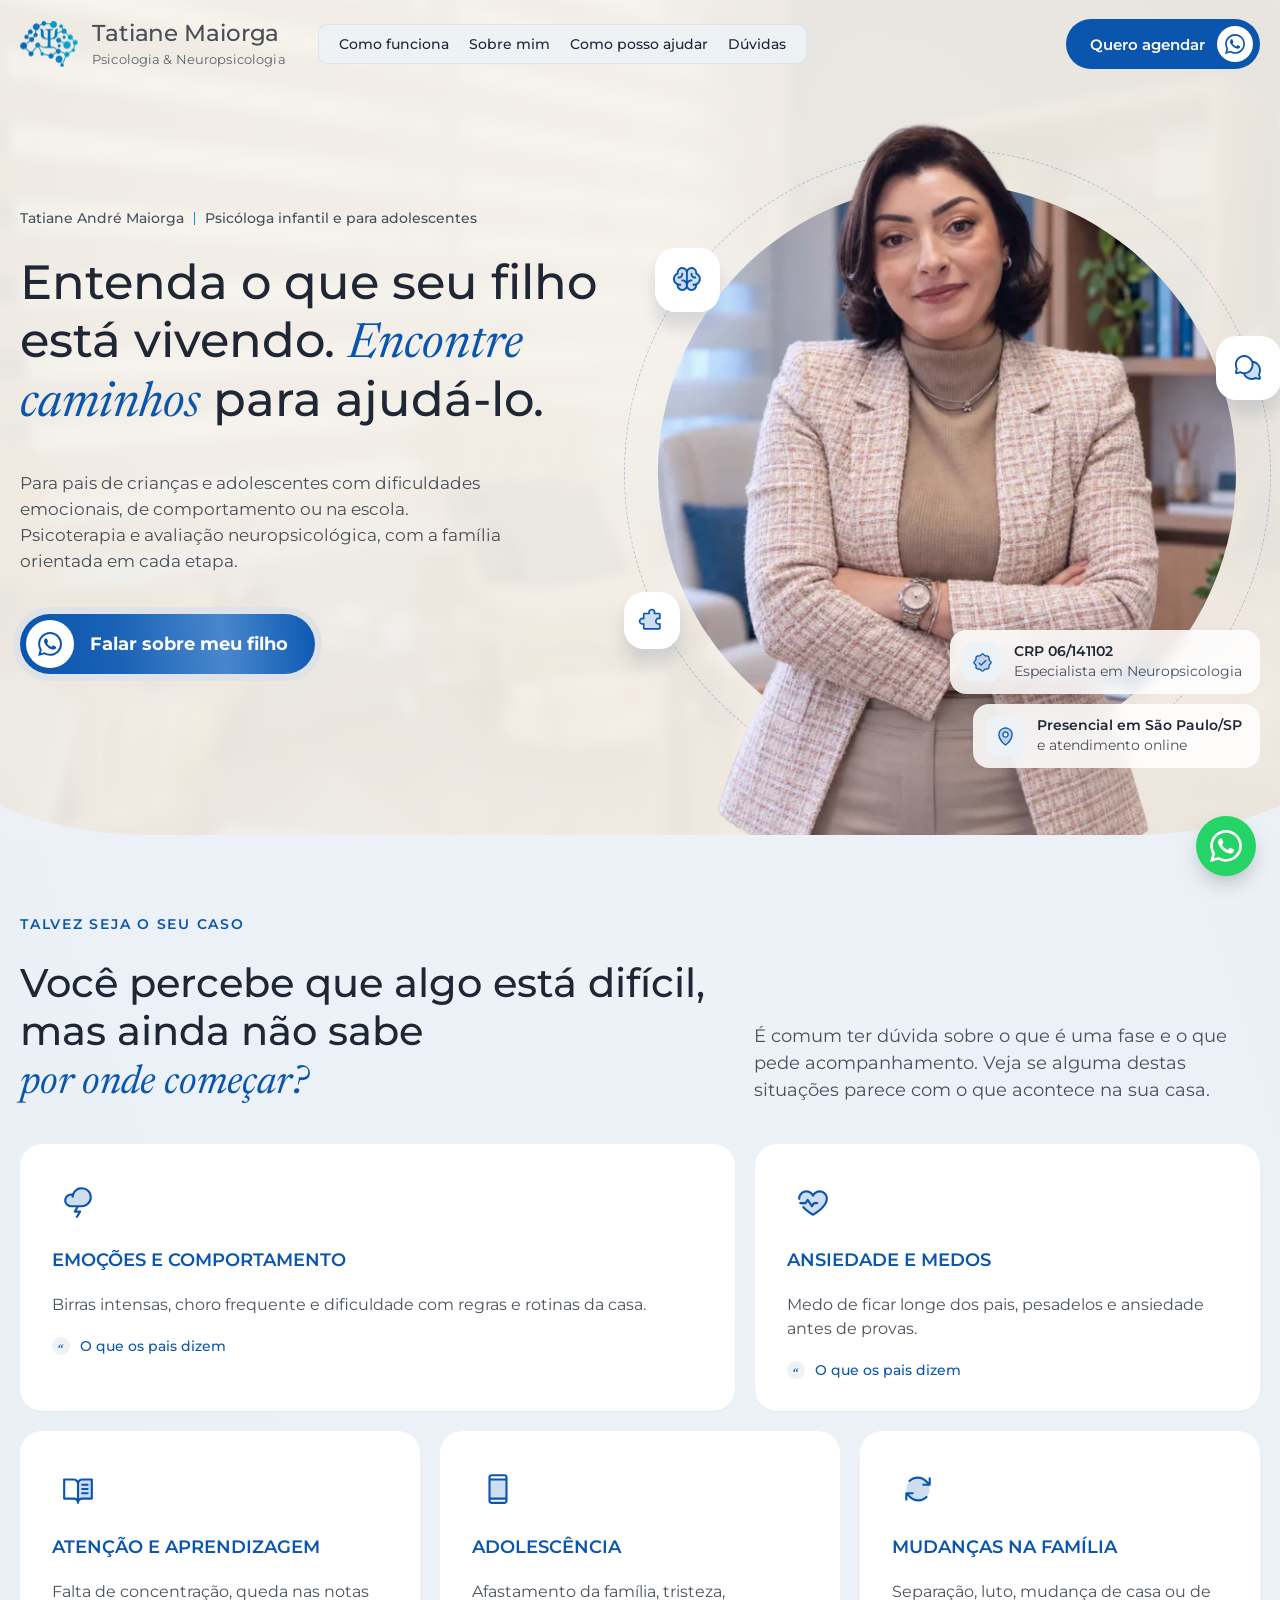
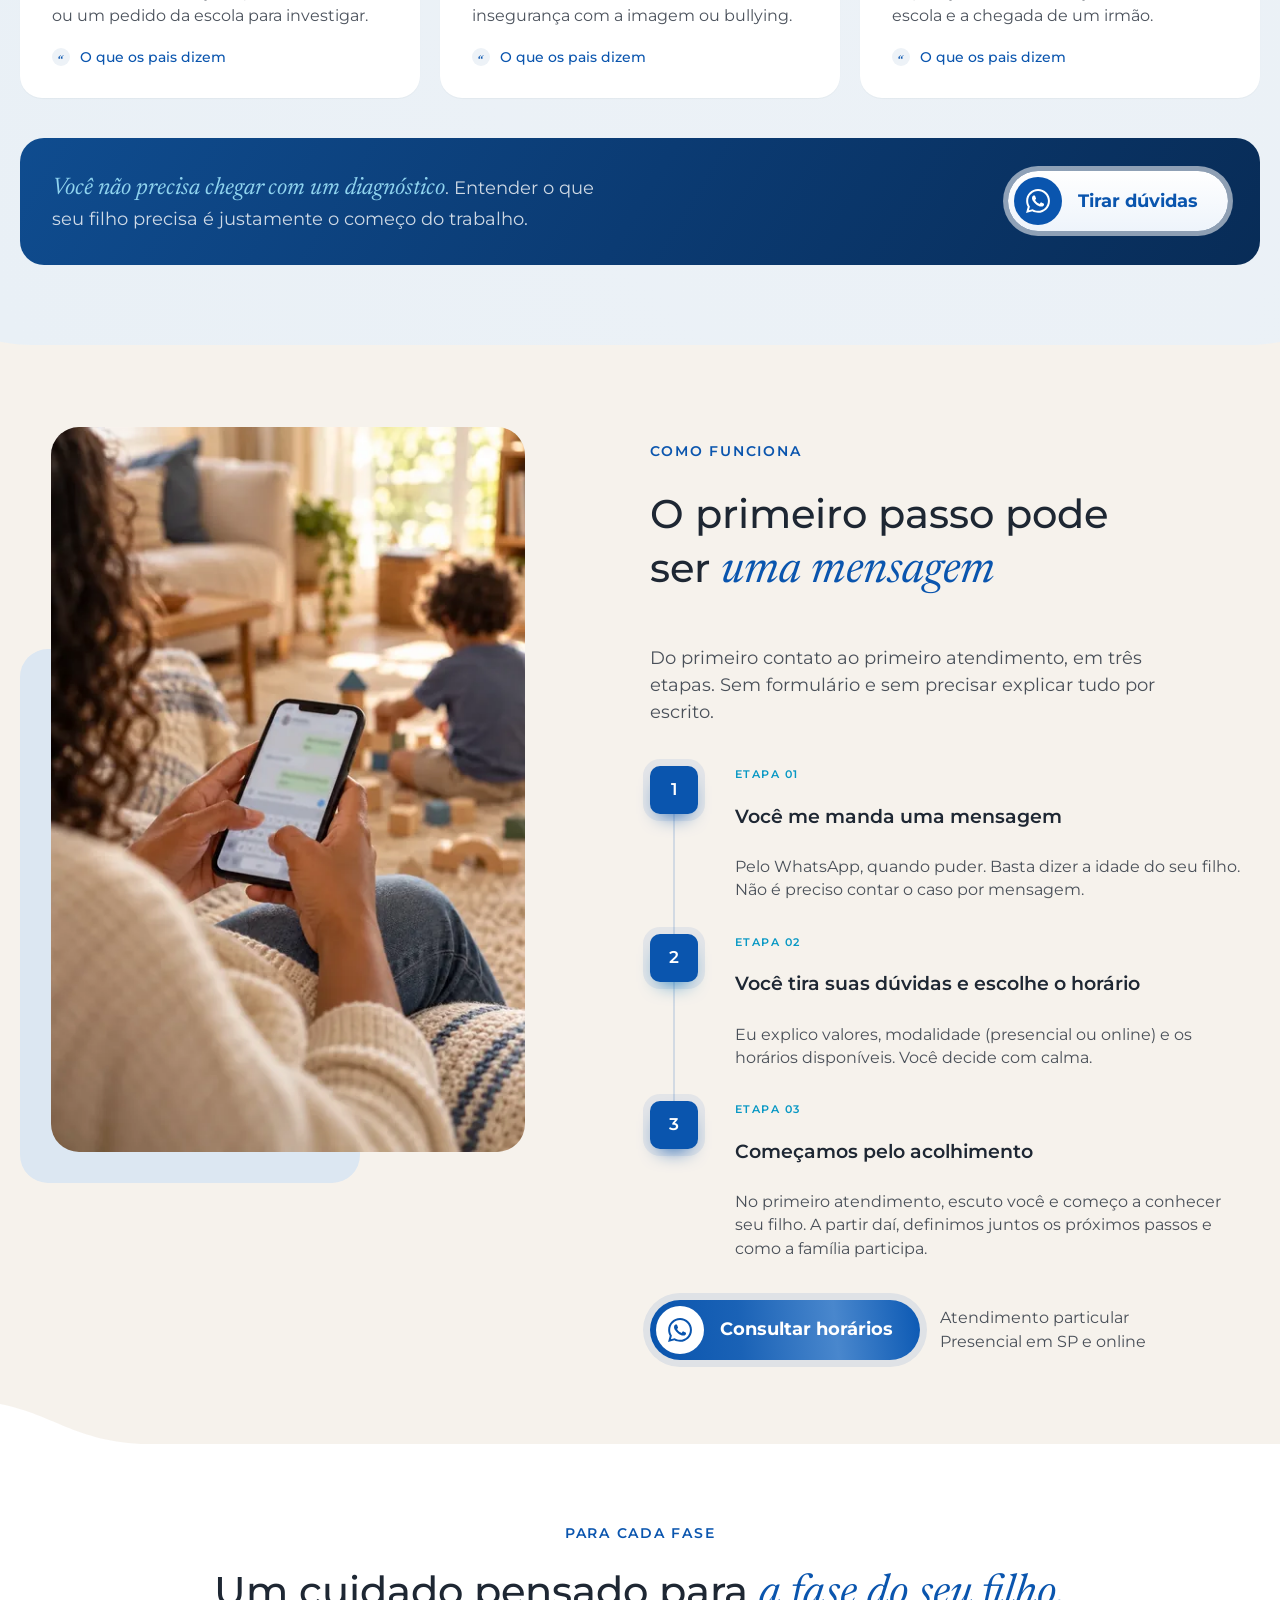
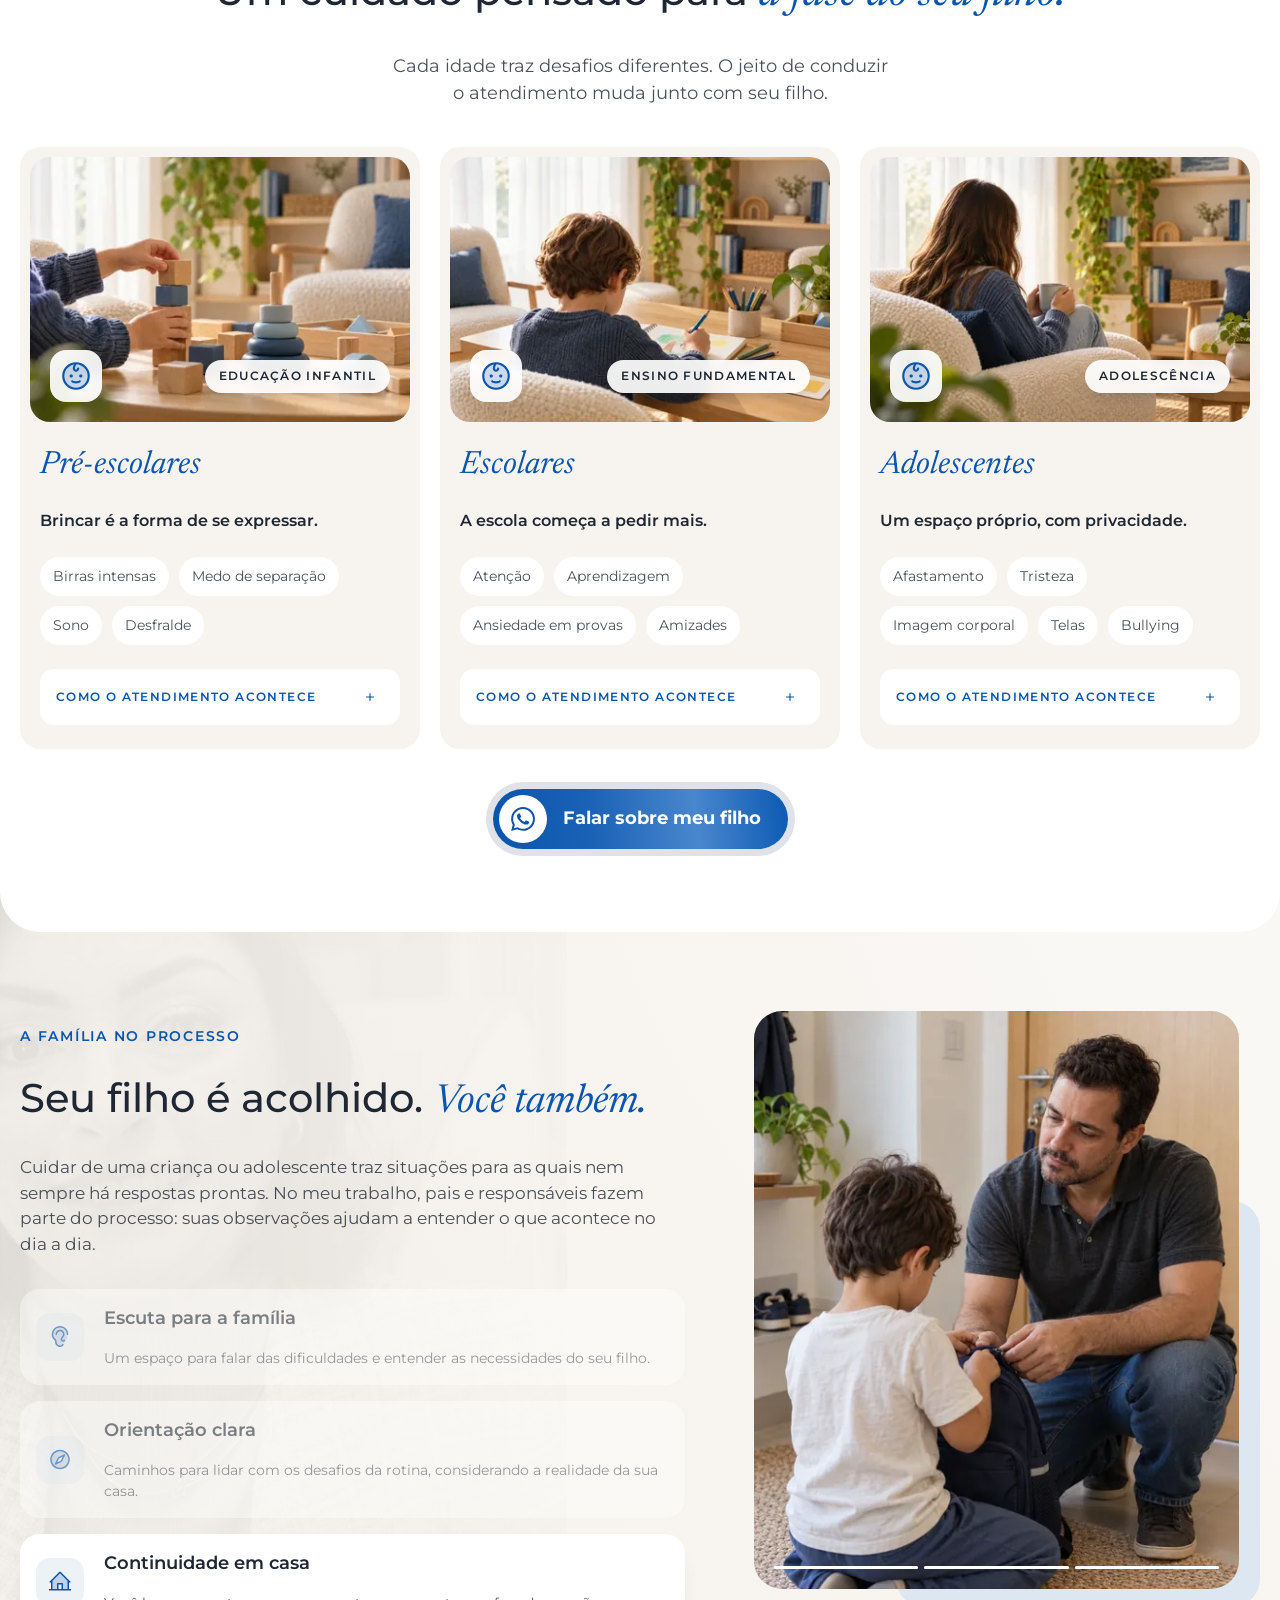
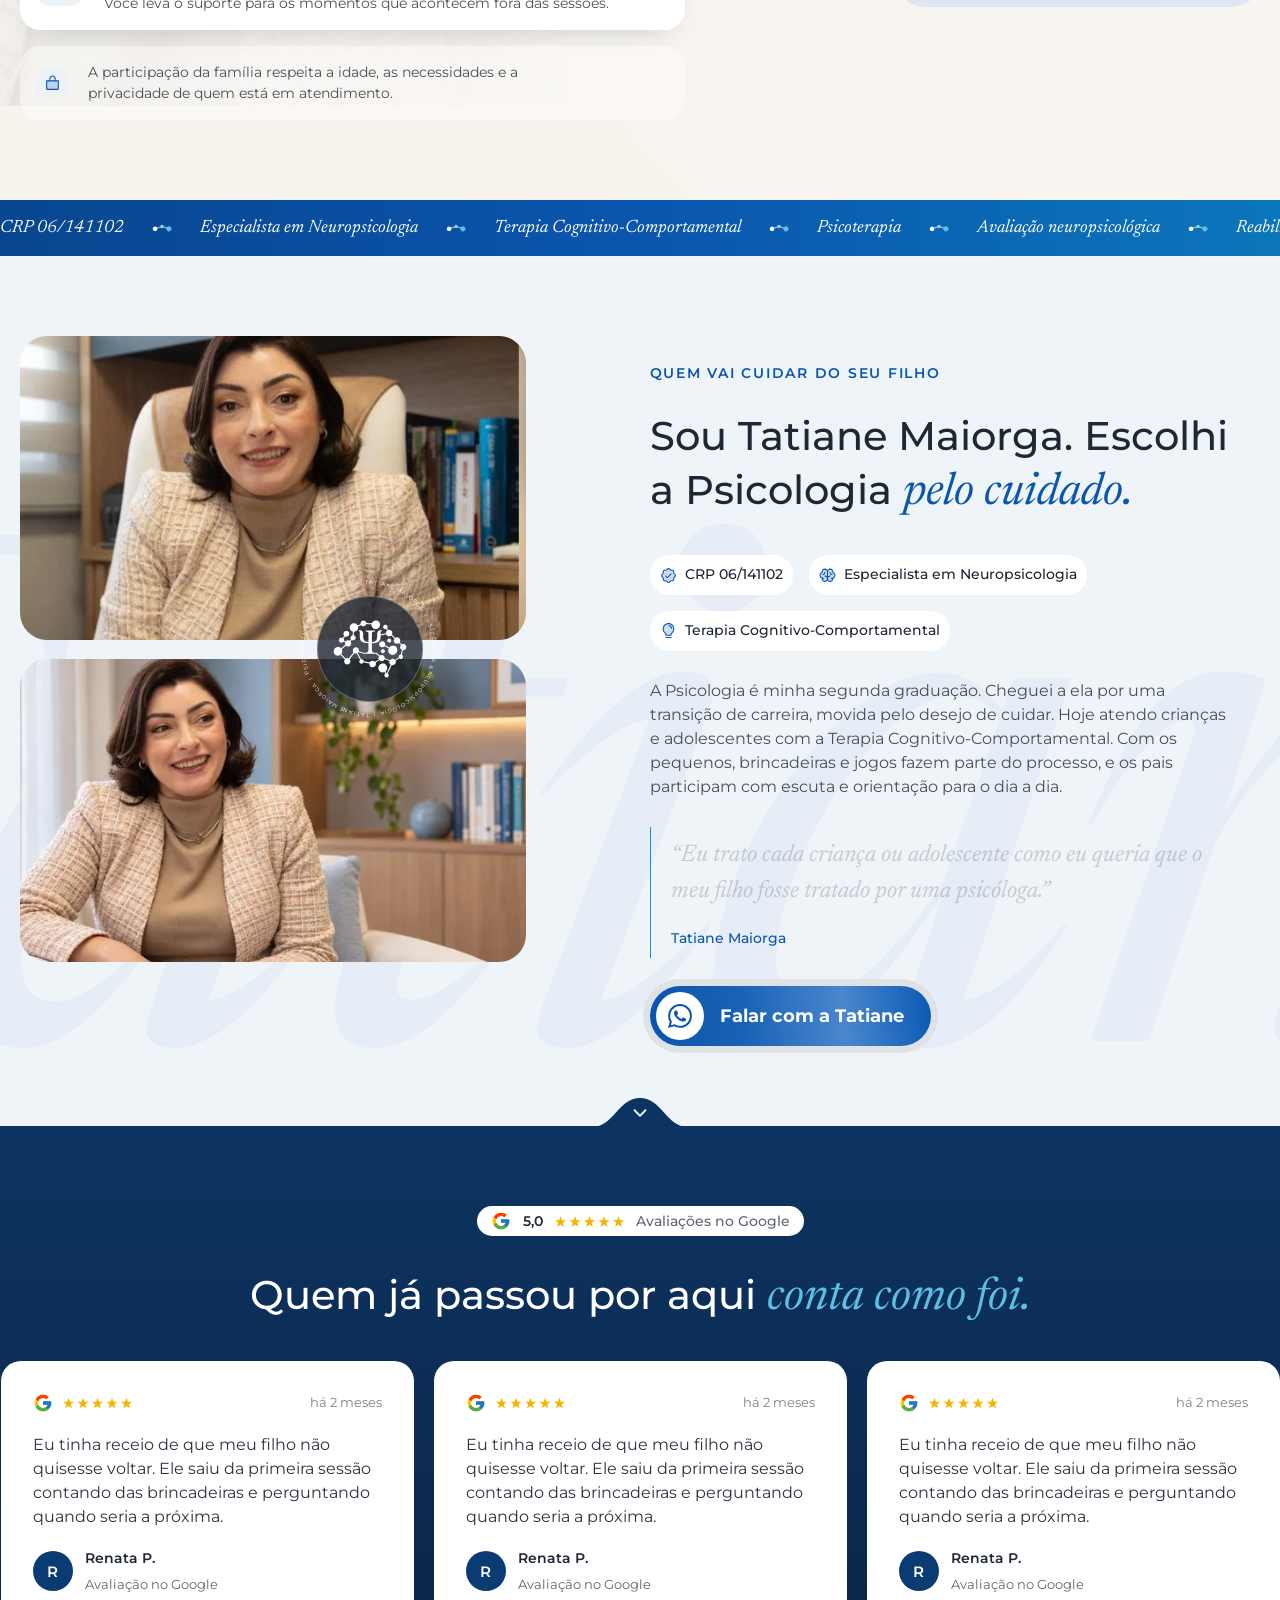
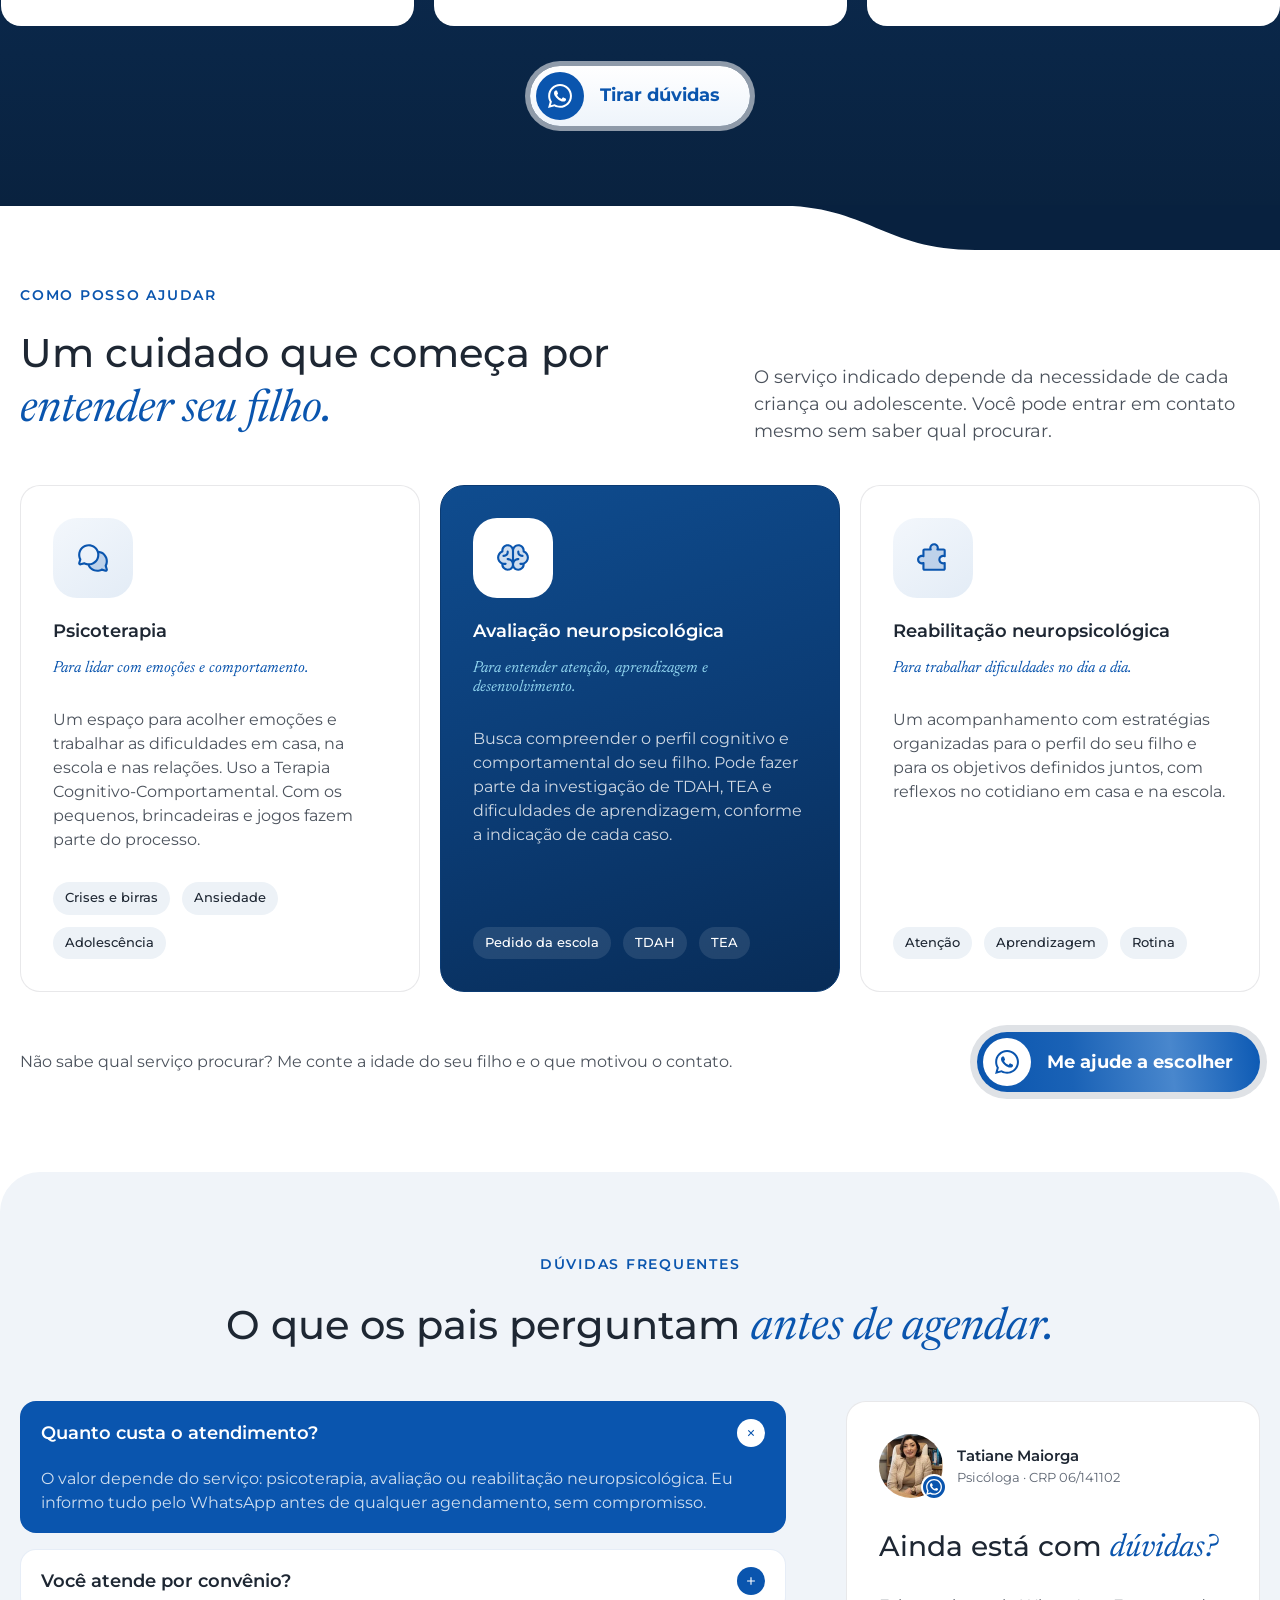
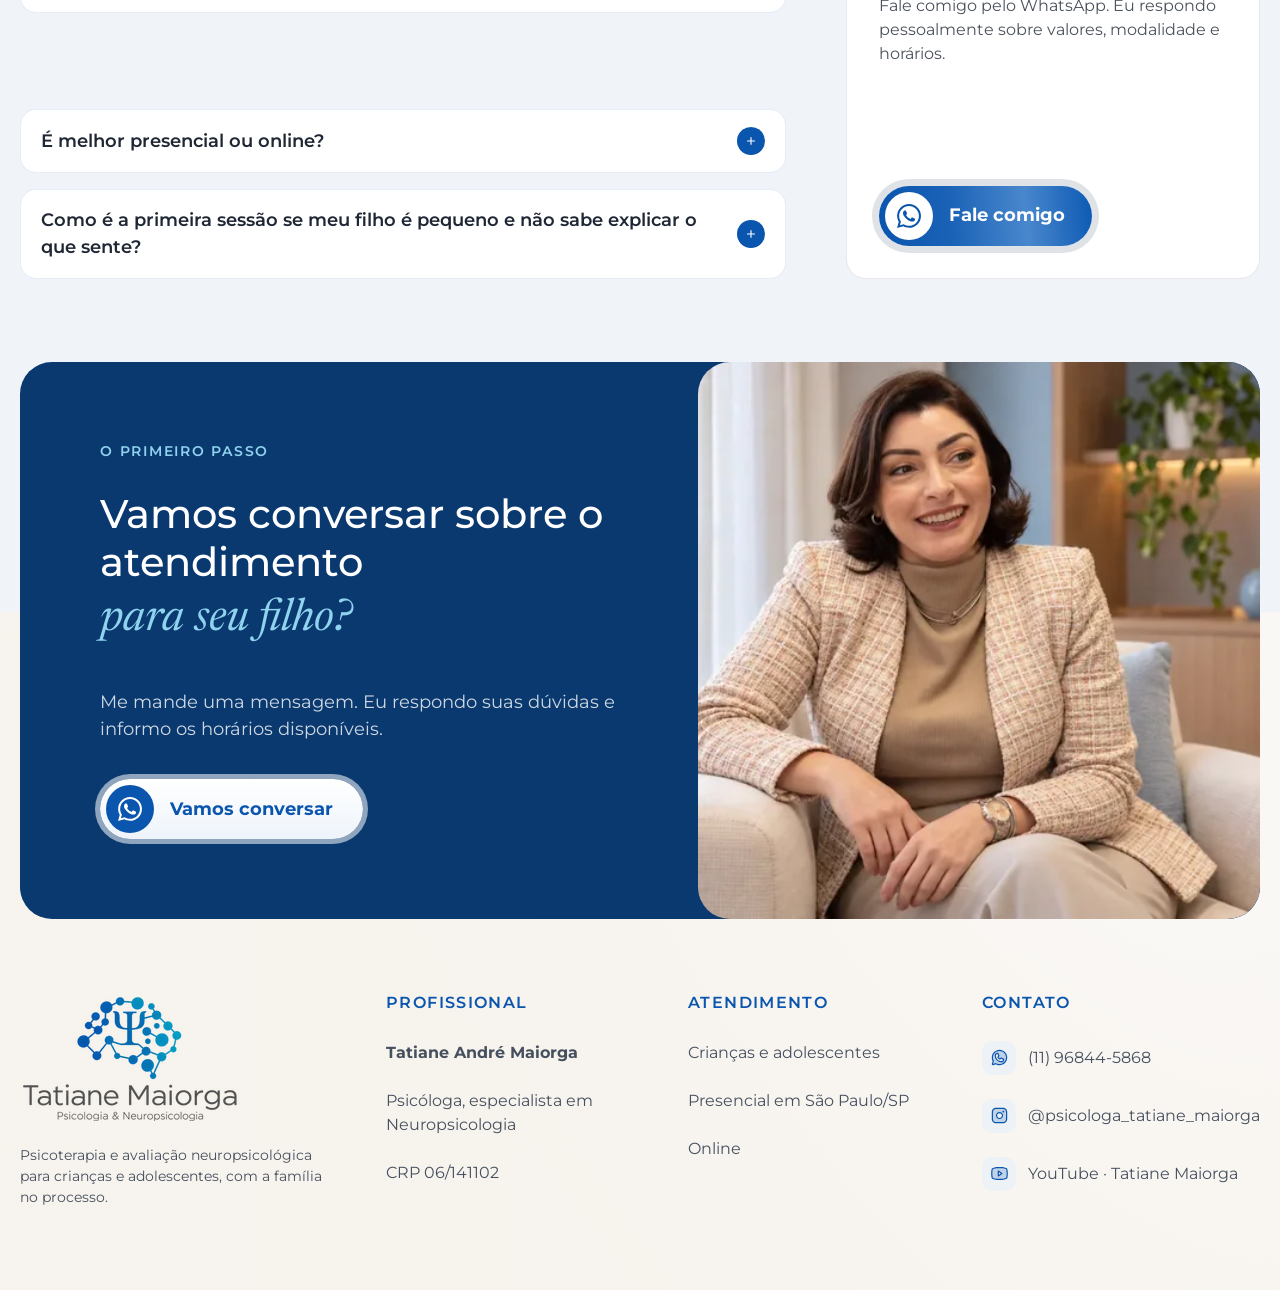
==== index.html @ a5fa5084 "Mensagem predefinida do WhatsApp em cada botão, de acordo com o contexto Cada um dos 12 links abre a" ====
<!doctype html>
<html lang="pt-BR">
<head>
  <meta charset="utf-8">
  <meta name="viewport" content="width=device-width, initial-scale=1">
  <title>Tatiane Maiorga — Psicologia Infantil e Neuropsicologia</title>
  <meta name="description" content="Psicoterapia e avaliação neuropsicológica para crianças e adolescentes, com a família orientada em cada etapa. Presencial em São Paulo/SP e online.">
  <link rel="canonical" href="https://tatianemaiorga.vercel.app/">
  <link rel="icon" href="favicon.svg" type="image/svg+xml">
  <link rel="icon" href="favicon.ico" sizes="32x32">
  <link rel="apple-touch-icon" href="apple-touch-icon.png">

  <!-- Open Graph: prévia ao compartilhar o link (WhatsApp, Instagram, Facebook, LinkedIn, X).
       Ao trocar de domínio, substitua "tatianemaiorga.vercel.app" nas 3 URLs abaixo e no canonical. -->
  <meta property="og:type" content="website">
  <meta property="og:locale" content="pt_BR">
  <meta property="og:site_name" content="Tatiane Maiorga — Psicologia &amp; Neuropsicologia">
  <meta property="og:title" content="Tatiane Maiorga — Psicologia Infantil e Neuropsicologia">
  <meta property="og:description" content="Psicoterapia e avaliação neuropsicológica para crianças e adolescentes, com a família orientada em cada etapa. Presencial em São Paulo/SP e online.">
  <meta property="og:url" content="https://tatianemaiorga.vercel.app/">
  <meta property="og:image" content="https://tatianemaiorga.vercel.app/assets/og-imagem.jpg">
  <meta property="og:image:type" content="image/jpeg">
  <meta property="og:image:width" content="1200">
  <meta property="og:image:height" content="630">
  <meta property="og:image:alt" content="Tatiane Maiorga, psicóloga infantil, no consultório, ao lado da frase: Entenda o que seu filho está vivendo. Encontre caminhos para ajudá-lo.">
  <meta name="twitter:card" content="summary_large_image">
  <link rel="preload" href="assets/fonts/montserrat-latin.woff2" as="font" type="font/woff2" crossorigin>
  <link rel="preload" href="assets/fonts/newsreader-italic-latin.woff2" as="font" type="font/woff2" crossorigin>
  <link rel="stylesheet" href="style.css">
  <!-- Dados estruturados (schema.org) para buscadores -->
  <script type="application/ld+json">
  {
    "@context": "https://schema.org",
    "@graph": [
      {
        "@type": "WebSite",
        "@id": "https://tatianemaiorga.vercel.app/#site",
        "url": "https://tatianemaiorga.vercel.app/",
        "name": "Tatiane Maiorga — Psicologia & Neuropsicologia",
        "inLanguage": "pt-BR",
        "publisher": {
          "@id": "https://tatianemaiorga.vercel.app/#consultorio"
        }
      },
      {
        "@type": "MedicalBusiness",
        "@id": "https://tatianemaiorga.vercel.app/#consultorio",
        "name": "Tatiane Maiorga Psicologia e Neuropsicologia",
        "legalName": "Tatiane Maiorga Psicologia e Neuropsicologia Ltda - ME",
        "taxID": "53.846.377/0001-22",
        "description": "Psicoterapia e avaliação neuropsicológica para crianças e adolescentes, com a família orientada em cada etapa. Presencial em São Paulo/SP e online.",
        "url": "https://tatianemaiorga.vercel.app/",
        "image": "https://tatianemaiorga.vercel.app/assets/og-imagem.jpg",
        "logo": "https://tatianemaiorga.vercel.app/assets/logotipo.webp",
        "telephone": "+55 11 96844-5868",
        "address": {
          "@type": "PostalAddress",
          "streetAddress": "Rua Padre Chico, 221 - Conjunto 206 - Perdizes",
          "addressLocality": "São Paulo",
          "addressRegion": "SP",
          "postalCode": "05008-010",
          "addressCountry": "BR"
        },
        "areaServed": [
          {
            "@type": "City",
            "name": "São Paulo"
          },
          {
            "@type": "Country",
            "name": "Brasil"
          }
        ],
        "sameAs": [
          "https://www.instagram.com/psicologa_tatiane_maiorga/"
        ],
        "founder": {
          "@id": "https://tatianemaiorga.vercel.app/#tatiane"
        },
        "hasOfferCatalog": {
          "@type": "OfferCatalog",
          "name": "Serviços",
          "itemListElement": [
            {
              "@type": "Offer",
              "itemOffered": {
                "@type": "Service",
                "name": "Psicoterapia infantil e para adolescentes",
                "description": "Terapia Cognitivo-Comportamental para lidar com emoções e comportamento; com os pequenos, brincadeiras e jogos fazem parte do processo."
              }
            },
            {
              "@type": "Offer",
              "itemOffered": {
                "@type": "Service",
                "name": "Avaliação neuropsicológica",
                "description": "Para entender atenção, aprendizagem e desenvolvimento; pode fazer parte da investigação de TDAH, TEA e dificuldades de aprendizagem."
              }
            },
            {
              "@type": "Offer",
              "itemOffered": {
                "@type": "Service",
                "name": "Reabilitação neuropsicológica",
                "description": "Acompanhamento com estratégias organizadas para o perfil da criança, com reflexos em casa e na escola."
              }
            }
          ]
        }
      },
      {
        "@type": "Person",
        "@id": "https://tatianemaiorga.vercel.app/#tatiane",
        "name": "Tatiane André Maiorga",
        "jobTitle": "Psicóloga infantil e para adolescentes, especialista em Neuropsicologia",
        "image": "https://tatianemaiorga.vercel.app/assets/sobre-foto-1.webp",
        "worksFor": {
          "@id": "https://tatianemaiorga.vercel.app/#consultorio"
        },
        "knowsAbout": [
          "Psicologia infantil",
          "Psicologia do adolescente",
          "Neuropsicologia",
          "Avaliação neuropsicológica",
          "Reabilitação neuropsicológica",
          "Terapia Cognitivo-Comportamental"
        ],
        "hasCredential": {
          "@type": "EducationalOccupationalCredential",
          "name": "CRP 06/141102",
          "credentialCategory": "Registro profissional",
          "recognizedBy": {
            "@type": "Organization",
            "name": "Conselho Regional de Psicologia de São Paulo (CRP-06)"
          }
        },
        "sameAs": [
          "https://www.instagram.com/psicologa_tatiane_maiorga/"
        ]
      },
      {
        "@type": "FAQPage",
        "@id": "https://tatianemaiorga.vercel.app/#duvidas",
        "mainEntity": [
          {
            "@type": "Question",
            "name": "Quanto custa o atendimento?",
            "acceptedAnswer": {
              "@type": "Answer",
              "text": "O valor depende do serviço: psicoterapia, avaliação ou reabilitação neuropsicológica. Eu informo tudo pelo WhatsApp antes de qualquer agendamento, sem compromisso."
            }
          },
          {
            "@type": "Question",
            "name": "Você atende por convênio?",
            "acceptedAnswer": {
              "@type": "Answer",
              "text": "Não. O atendimento é particular. Valores e formas de pagamento são informados pelo WhatsApp."
            }
          },
          {
            "@type": "Question",
            "name": "Quanto tempo dura o acompanhamento?",
            "acceptedAnswer": {
              "@type": "Answer",
              "text": "Depende da necessidade do seu filho e dos objetivos definidos juntos. Os próximos passos são conversados com você ao longo do processo."
            }
          },
          {
            "@type": "Question",
            "name": "É melhor presencial ou online?",
            "acceptedAnswer": {
              "@type": "Answer",
              "text": "Atendo presencialmente em São Paulo/SP e também online. A modalidade mais adequada depende do serviço e das necessidades do seu filho, e conversamos sobre isso antes de começar."
            }
          },
          {
            "@type": "Question",
            "name": "Como é a primeira sessão se meu filho é pequeno e não sabe explicar o que sente?",
            "acceptedAnswer": {
              "@type": "Answer",
              "text": "Ele não precisa explicar. Com crianças pequenas, o processo é lúdico: brincadeiras e jogos ajudam a criança a se expressar do jeito dela. Você também é ouvido, para que eu entenda o que acontece em casa e na escola."
            }
          }
        ]
      }
    ]
  }
  </script>
  <!-- liga as entradas ao rolar já no carregamento (evita o conteúdo aparecer e sumir) -->
  <script>if (matchMedia('(prefers-reduced-motion: no-preference)').matches) document.documentElement.classList.add('revela');</script>
</head>
<body>

  <!-- Header + Hero -->
  <div class="topo">
    <header class="cabecalho container">
      <a class="logo" href="#" aria-label="Tatiane Maiorga — início">
        <img class="logo-simbolo" src="assets/logo-simbolo-58.webp" srcset="assets/logo-simbolo-58.webp 1x, assets/logo-simbolo.webp 2x" alt="" width="58" height="45">
        <span class="logo-texto">
          <span class="logo-nome">Tatiane Maiorga</span>
          <span class="logo-sub">Psicologia &amp; Neuropsicologia</span>
        </span>
      </a>

      <button class="menu-toggle" type="button" aria-label="Abrir menu" aria-expanded="false" aria-controls="nav">
        <span></span><span></span><span></span>
      </button>

      <nav class="nav" id="nav" aria-label="Principal">
        <ul class="menu">
          <li><a href="#como-funciona">Como funciona</a></li>
          <li><a href="#sobre-mim">Sobre mim</a></li>
          <li><a href="#como-posso-ajudar">Como posso ajudar</a></li>
          <li><a href="#duvidas">Dúvidas</a></li>
        </ul>
        <a class="btn-agendar" data-tm-shine style="--tm-atraso: 1s" href="https://wa.me/5511968445868?text=Ol%C3%A1%2C%20Tatiane%21%20Vim%20pelo%20seu%20site%20e%20gostaria%20de%20agendar%20um%20atendimento%20para%20meu%20filho." target="_blank" rel="noopener">
          <span>Quero agendar</span>
          <span class="btn-agendar__icone"><img src="assets/whatsapp.svg" alt=""></span>
        </a>
      </nav>
    </header>

    <section class="hero container">
      <div class="hero-conteudo">
        <p class="hero-eyebrow">
          <span class="so-desktop">Tatiane André Maiorga</span>
          <span class="hero-eyebrow__sep so-desktop" aria-hidden="true"></span>
          <span>Psicóloga infantil e para adolescentes</span>
        </p>
        <h1 class="hero-titulo">Entenda o que seu filho está vivendo. <em>Encontre caminhos</em> para ajudá-lo.</h1>
        <p class="hero-sub">Para pais de crianças e adolescentes com dificuldades emocionais, de comportamento ou na escola. Psicoterapia e avaliação neuropsicológica, com a família orientada em cada etapa.</p>
        <a class="btn-cta" data-tm-shine style="--tm-atraso: 1.6s" href="https://wa.me/5511968445868?text=Ol%C3%A1%2C%20Tatiane%21%20Vim%20pelo%20seu%20site%20e%20gostaria%20de%20conversar%20sobre%20o%20meu%20filho." target="_blank" rel="noopener">
          <span class="btn-cta__icone"><img src="assets/whatsapp.svg" alt=""></span>
          <span class="btn-cta__texto">Falar sobre meu filho</span>
        </a>
      </div>

      <div class="hero-visual">
        <span class="hero-anel" aria-hidden="true"></span>
        <img class="hero-foto" src="assets/hero-foto.webp" srcset="assets/hero-foto-400.webp 400w, assets/hero-foto-500.webp 500w, assets/hero-foto-600.webp 600w, assets/hero-foto-700.webp 700w, assets/hero-foto-800.webp 800w, assets/hero-foto-900.webp 900w, assets/hero-foto.webp 1040w" sizes="(max-width: 599px) 282px, (max-width: 1023px) 370px, (max-width: 1319px) calc(46.64vw - 19px), 597px" alt="Tatiane Maiorga em seu consultório" width="1040" height="1300" fetchpriority="high">
        <img class="hero-recorte" src="assets/hero-recorte.webp" srcset="assets/hero-recorte-400.webp 400w, assets/hero-recorte-500.webp 500w, assets/hero-recorte-600.webp 600w, assets/hero-recorte-700.webp 700w, assets/hero-recorte-800.webp 800w, assets/hero-recorte-900.webp 900w, assets/hero-recorte.webp 1040w" sizes="(max-width: 599px) 282px, (max-width: 1023px) 370px, (max-width: 1319px) calc(46.64vw - 19px), 597px" alt="" width="1040" height="1300" fetchpriority="high">
        <!-- recorte da versão escura (desktop); oculto na clara, então não chega a carregar -->
        <img class="hero-recorte hero-recorte--escuro" src="assets/hero-recorte-escuro.webp" srcset="assets/hero-recorte-escuro-400.webp 400w, assets/hero-recorte-escuro-500.webp 500w, assets/hero-recorte-escuro-600.webp 600w, assets/hero-recorte-escuro-700.webp 700w, assets/hero-recorte-escuro.webp 820w" sizes="(max-width: 1319px) calc(38.16vw - 15px), 489px" alt="" width="820" height="1024" loading="lazy">
        <span class="hero-badge hero-badge--cerebro"><img src="assets/icone-cerebro.svg" alt=""></span>
        <span class="hero-badge hero-badge--conversa"><img src="assets/icone-conversa.svg" alt=""></span>
        <span class="hero-badge hero-badge--quebra"><img src="assets/icone-quebra-cabeca.svg" alt=""></span>
      </div>

      <ul class="hero-selos">
        <li class="selo">
          <span class="selo__icone"><img src="assets/icone-selo.svg" alt=""></span>
          <span class="selo__texto"><strong>CRP 06/141102</strong> Especialista em Neuropsicologia</span>
        </li>
        <li class="selo">
          <span class="selo__icone"><img src="assets/icone-local.svg" alt=""></span>
          <span class="selo__texto"><strong>Presencial em São Paulo/SP</strong> e atendimento online</span>
        </li>
      </ul>
    </section>
  </div>

  <main>
    <!-- 2. Dores -->
    <section class="dores">
      <div class="container">
        <div class="cabecalho-duplo">
          <div>
            <p class="eyebrow">Talvez seja o seu caso</p>
            <h2 class="titulo-secao">Você percebe que algo está difícil, mas ainda não sabe <em>por onde começar?</em></h2>
          </div>
          <p class="texto-secao">É comum ter dúvida sobre o que é uma fase e o que pede acompanhamento. Veja se alguma destas situações parece com o que acontece na sua casa.</p>
        </div>

        <div class="dores-cards">
          <div class="dores-linha">
            <article class="card-dor">
              <img class="card-dor__icone" src="assets/icone-emocoes.svg" alt="">
              <h3>Emoções e comportamento</h3>
              <p>Birras intensas, choro frequente e dificuldade com regras e rotinas da casa.</p>
              <div class="card-dor__rodape">
                <button type="button" aria-describedby="dica-emocoes"><img src="assets/icone-aspas.svg" alt=""><span>O que os pais dizem</span></button>
                <span class="dica" id="dica-emocoes" role="tooltip">“Qualquer frustração vira uma crise.”</span>
              </div>
            </article>
            <article class="card-dor">
              <img class="card-dor__icone" src="assets/icone-ansiedade.svg" alt="">
              <h3>Ansiedade e medos</h3>
              <p>Medo de ficar longe dos pais, pesadelos e ansiedade antes de provas.</p>
              <div class="card-dor__rodape">
                <button type="button" aria-describedby="dica-ansiedade"><img src="assets/icone-aspas.svg" alt=""><span>O que os pais dizem</span></button>
                <span class="dica" id="dica-ansiedade" role="tooltip">“Ele chora na porta da escola e não me deixa ir embora.”</span>
              </div>
            </article>
          </div>
          <div class="dores-linha dores-linha--3">
            <article class="card-dor">
              <img class="card-dor__icone" src="assets/icone-atencao.svg" alt="">
              <h3>Atenção e aprendizagem</h3>
              <p>Falta de concentração, queda nas notas ou um pedido da escola para investigar.</p>
              <div class="card-dor__rodape">
                <button type="button" aria-describedby="dica-atencao"><img src="assets/icone-aspas.svg" alt=""><span>O que os pais dizem</span></button>
                <span class="dica" id="dica-atencao" role="tooltip">“A escola me chamou de novo para falar das notas.”</span>
              </div>
            </article>
            <article class="card-dor">
              <img class="card-dor__icone" src="assets/icone-adolescencia.svg" alt="">
              <h3>Adolescência</h3>
              <p>Afastamento da família, tristeza, insegurança com a imagem ou bullying.</p>
              <div class="card-dor__rodape">
                <button type="button" aria-describedby="dica-adolescencia"><img src="assets/icone-aspas.svg" alt=""><span>O que os pais dizem</span></button>
                <span class="dica" id="dica-adolescencia" role="tooltip">“Ela se fechou no quarto e no celular.”</span>
              </div>
            </article>
            <article class="card-dor">
              <img class="card-dor__icone" src="assets/icone-mudancas.svg" alt="">
              <h3>Mudanças na família</h3>
              <p>Separação, luto, mudança de casa ou de escola e a chegada de um irmão.</p>
              <div class="card-dor__rodape">
                <button type="button" aria-describedby="dica-mudancas"><img src="assets/icone-aspas.svg" alt=""><span>O que os pais dizem</span></button>
                <span class="dica" id="dica-mudancas" role="tooltip">“Depois da separação, ele não é mais o mesmo.”</span>
              </div>
            </article>
          </div>
        </div>

        <div class="dores-faixa">
          <p><em>Você não precisa chegar com um diagnóstico</em>. Entender o que seu filho precisa é justamente o começo do trabalho.</p>
          <a class="btn-cta btn-cta--claro" data-tm-shine style="--tm-atraso: 2.2s" href="https://wa.me/5511968445868?text=Ol%C3%A1%2C%20Tatiane%21%20Vim%20pelo%20seu%20site.%20Tenho%20percebido%20algumas%20dificuldades%20com%20meu%20filho%20e%20gostaria%20de%20tirar%20algumas%20d%C3%BAvidas." target="_blank" rel="noopener">
            <span class="btn-cta__icone"><img src="assets/whatsapp-branco.svg" alt=""></span>
            <span class="btn-cta__texto">Tirar dúvidas</span>
          </a>
        </div>
      </div>
    </section>

    <!-- 3. Como Funciona -->
    <section class="como-funciona" id="como-funciona">
      <div class="container">
        <div class="cf-foto">
          <img src="assets/como-funciona-mensagem.webp" srcset="assets/como-funciona-mensagem-400.webp 400w, assets/como-funciona-mensagem-500.webp 500w, assets/como-funciona-mensagem-600.webp 600w, assets/como-funciona-mensagem-700.webp 700w, assets/como-funciona-mensagem-800.webp 800w, assets/como-funciona-mensagem-900.webp 900w, assets/como-funciona-mensagem.webp 1024w" sizes="(max-width: 1023px) calc(100vw - 60px), (max-width: 1319px) calc(38.96vw - 16px), 499px" alt="Mãe mandando mensagem pelo celular enquanto o filho brinca com blocos na sala" width="1024" height="1536" loading="lazy">
        </div>

        <div class="cf-conteudo">
          <p class="eyebrow">Como funciona</p>
          <h2 class="titulo-secao">O primeiro passo pode ser <em>uma mensagem</em></h2>
          <p class="texto-secao">Do primeiro contato ao primeiro atendimento, em três etapas. Sem formulário e sem precisar explicar tudo por escrito.</p>

          <ol class="etapas">
            <li class="etapa">
              <span class="etapa__numero">1</span>
              <div class="etapa__conteudo">
                <p class="etapa__rotulo">Etapa 01</p>
                <h3>Você me manda uma mensagem</h3>
                <p class="etapa__texto">Pelo WhatsApp, quando puder. Basta dizer a idade do seu filho. Não é preciso contar o caso por mensagem.</p>
              </div>
            </li>
            <li class="etapa etapa--2">
              <span class="etapa__numero">2</span>
              <div class="etapa__conteudo">
                <p class="etapa__rotulo">Etapa 02</p>
                <h3>Você tira suas dúvidas e escolhe o horário</h3>
                <p class="etapa__texto">Eu explico valores, modalidade (presencial ou online) e os horários disponíveis. Você decide com calma.</p>
              </div>
            </li>
            <li class="etapa">
              <span class="etapa__numero">3</span>
              <div class="etapa__conteudo">
                <p class="etapa__rotulo">Etapa 03</p>
                <h3>Começamos pelo acolhimento</h3>
                <p class="etapa__texto">No primeiro atendimento, escuto você e começo a conhecer seu filho. A partir daí, definimos juntos os próximos passos e como a família participa.</p>
              </div>
            </li>
          </ol>

          <div class="cf-rodape">
            <a class="btn-cta" data-tm-shine style="--tm-atraso: 1s" href="https://wa.me/5511968445868?text=Ol%C3%A1%2C%20Tatiane%21%20Vim%20pelo%20seu%20site%20e%20gostaria%20de%20saber%20os%20hor%C3%A1rios%20dispon%C3%ADveis.%20Meu%20filho%20tem%20___%20anos." target="_blank" rel="noopener">
              <span class="btn-cta__icone"><img src="assets/whatsapp.svg" alt=""></span>
              <span class="btn-cta__texto">Consultar horários</span>
            </a>
            <p class="cf-apoio"><span>Atendimento particular</span> <span>Presencial em SP e online</span></p>
          </div>
        </div>
      </div>
    </section>

    <!-- 4. Para Cada Fase -->
    <section class="fases">
      <div class="container">
        <div class="fases-cabecalho">
          <p class="eyebrow">Para cada fase</p>
          <h2 class="titulo-secao">Um cuidado pensado para <em>a fase do seu filho.</em></h2>
          <p class="texto-secao">Cada idade traz desafios diferentes. O jeito de conduzir o atendimento muda junto com seu filho.</p>
        </div>

        <div class="fases-cards" role="region" aria-label="Fases do atendimento" tabindex="0">
          <article class="card-fase">
            <div class="card-fase__foto">
              <img src="assets/fase-pre-escolares.webp" srcset="assets/fase-pre-escolares-400.webp 400w, assets/fase-pre-escolares-500.webp 500w, assets/fase-pre-escolares-600.webp 600w, assets/fase-pre-escolares-700.webp 700w, assets/fase-pre-escolares.webp 786w" sizes="(max-width: 1023px) 304px, (max-width: 1319px) calc(33.33vw - 47px), 394px" alt="Criança brincando com blocos de madeira" width="786" height="590" loading="lazy">
              <div class="card-fase__selos">
                <span class="card-fase__icone"><img src="assets/icone-fase.svg" alt=""></span>
                <span class="card-fase__etiqueta">Educação infantil</span>
              </div>
            </div>
            <div class="card-fase__conteudo">
              <h3>Pré-escolares</h3>
              <p class="card-fase__sub">Brincar é a forma de se expressar.</p>
              <ul class="card-fase__tags">
                <li>Birras intensas</li>
                <li>Medo de separação</li>
                <li>Sono</li>
                <li>Desfralde</li>
              </ul>
              <div class="card-fase__mais">
                <button class="card-fase__toggle" type="button" aria-expanded="false" aria-controls="fase-pre">
                  <span>Como o atendimento acontece</span>
                  <span class="card-fase__sinal" aria-hidden="true"><svg viewBox="0 0 16 16"><path d="M7.43242 11.8244V4.17561H8.56758V11.8244H7.43242ZM4.08561 8.53698V7.47082H11.9144V8.53698H4.08561Z"/></svg></span>
                </button>
                <div class="card-fase__painel" id="fase-pre">
                  <div><p>O processo é lúdico: brincadeiras e jogos ajudam a criança a mostrar o que sente. Os pais são orientados de perto para lidar com a rotina em casa.</p></div>
                </div>
              </div>
            </div>
          </article>
          <article class="card-fase">
            <div class="card-fase__foto">
              <img src="assets/fase-escolares.webp" srcset="assets/fase-escolares-400.webp 400w, assets/fase-escolares-500.webp 500w, assets/fase-escolares-600.webp 600w, assets/fase-escolares-700.webp 700w, assets/fase-escolares.webp 786w" sizes="(max-width: 1023px) 304px, (max-width: 1319px) calc(33.33vw - 47px), 394px" alt="Menino desenhando em uma mesa" width="786" height="590" loading="lazy">
              <div class="card-fase__selos">
                <span class="card-fase__icone"><img src="assets/icone-fase.svg" alt=""></span>
                <span class="card-fase__etiqueta">Ensino fundamental</span>
              </div>
            </div>
            <div class="card-fase__conteudo">
              <h3>Escolares</h3>
              <p class="card-fase__sub">A escola começa a pedir mais.</p>
              <ul class="card-fase__tags">
                <li>Atenção</li>
                <li>Aprendizagem</li>
                <li>Ansiedade em provas</li>
                <li>Amizades</li>
              </ul>
              <div class="card-fase__mais">
                <button class="card-fase__toggle" type="button" aria-expanded="false" aria-controls="fase-escolares">
                  <span>Como o atendimento acontece</span>
                  <span class="card-fase__sinal" aria-hidden="true"><svg viewBox="0 0 16 16"><path d="M7.43242 11.8244V4.17561H8.56758V11.8244H7.43242ZM4.08561 8.53698V7.47082H11.9144V8.53698H4.08561Z"/></svg></span>
                </button>
                <div class="card-fase__painel" id="fase-escolares">
                  <div><p>Recursos da TCC adaptados à idade e, quando indicada, avaliação neuropsicológica. A família participa e recebe orientação para apoiar em casa e na escola.</p></div>
                </div>
              </div>
            </div>
          </article>
          <article class="card-fase">
            <div class="card-fase__foto">
              <img src="assets/fase-adolescentes.webp" srcset="assets/fase-adolescentes-400.webp 400w, assets/fase-adolescentes-500.webp 500w, assets/fase-adolescentes-600.webp 600w, assets/fase-adolescentes-700.webp 700w, assets/fase-adolescentes.webp 786w" sizes="(max-width: 1023px) 304px, (max-width: 1319px) calc(33.33vw - 47px), 394px" alt="Adolescente sentada em uma poltrona" width="786" height="590" loading="lazy">
              <div class="card-fase__selos">
                <span class="card-fase__icone"><img src="assets/icone-fase.svg" alt=""></span>
                <span class="card-fase__etiqueta">Adolescência</span>
              </div>
            </div>
            <div class="card-fase__conteudo">
              <h3>Adolescentes</h3>
              <p class="card-fase__sub">Um espaço próprio, com privacidade.</p>
              <ul class="card-fase__tags">
                <li>Afastamento</li>
                <li>Tristeza</li>
                <li>Imagem corporal</li>
                <li>Telas</li>
                <li>Bullying</li>
              </ul>
              <div class="card-fase__mais">
                <button class="card-fase__toggle" type="button" aria-expanded="false" aria-controls="fase-adolescentes">
                  <span>Como o atendimento acontece</span>
                  <span class="card-fase__sinal" aria-hidden="true"><svg viewBox="0 0 16 16"><path d="M7.43242 11.8244V4.17561H8.56758V11.8244H7.43242ZM4.08561 8.53698V7.47082H11.9144V8.53698H4.08561Z"/></svg></span>
                </button>
                <div class="card-fase__painel" id="fase-adolescentes">
                  <div><p>Conversas e estratégias para lidar com o que está difícil. A família participa de forma combinada, respeitando a privacidade do adolescente.</p></div>
                </div>
              </div>
            </div>
          </article>
        </div>

        <a class="btn-cta" data-tm-shine style="--tm-atraso: 1.6s" href="https://wa.me/5511968445868?text=Ol%C3%A1%2C%20Tatiane%21%20Vim%20pelo%20seu%20site%20e%20gostaria%20de%20saber%20como%20%C3%A9%20o%20atendimento%20para%20a%20fase%20do%20meu%20filho.%20Ele%20tem%20___%20anos." target="_blank" rel="noopener">
          <span class="btn-cta__icone"><img src="assets/whatsapp.svg" alt=""></span>
          <span class="btn-cta__texto">Falar sobre meu filho</span>
        </a>
      </div>
    </section>

    <!-- 5. Família no Processo -->
    <section class="familia">
      <div class="container">
        <div class="familia-conteudo">
          <p class="eyebrow">A família no processo</p>
          <h2 class="titulo-secao">Seu filho é acolhido. <em>Você também.</em></h2>
          <p class="texto-secao">Cuidar de uma criança ou adolescente traz situações para as quais nem sempre há respostas prontas. No meu trabalho, pais e responsáveis fazem parte do processo: suas observações ajudam a entender o que acontece no dia a dia.</p>

          <ul class="familia-lista">
            <li class="familia-item ativo" data-foto="0" tabindex="0" aria-current="true">
              <span class="familia-item__icone"><img src="assets/icone-escuta.svg" alt=""></span>
              <div>
                <h3>Escuta para a família</h3>
                <p>Um espaço para falar das dificuldades e entender as necessidades do seu filho.</p>
              </div>
            </li>
            <li class="familia-item" data-foto="1" tabindex="0">
              <span class="familia-item__icone"><img src="assets/icone-orientacao.svg" alt=""></span>
              <div>
                <h3>Orientação clara</h3>
                <p>Caminhos para lidar com os desafios da rotina, considerando a realidade da sua casa.</p>
              </div>
            </li>
            <li class="familia-item" data-foto="2" tabindex="0">
              <span class="familia-item__icone"><img src="assets/icone-casa.svg" alt=""></span>
              <div>
                <h3>Continuidade em casa</h3>
                <p>Você leva o suporte para os momentos que acontecem fora das sessões.</p>
              </div>
            </li>
            <li class="familia-item familia-item--nota">
              <span class="familia-item__icone"><img src="assets/icone-cadeado.svg" alt=""></span>
              <p>A participação da família respeita a idade, as necessidades e a privacidade de quem está em atendimento.</p>
            </li>
          </ul>
        </div>

        <div class="familia-foto">
          <div class="familia-foto__quadro">
            <!-- uma foto por item; trocam sozinhas (script.js) -->
            <img class="familia-slide ativo" src="assets/familia-escuta.webp" srcset="assets/familia-escuta-400.webp 400w, assets/familia-escuta-500.webp 500w, assets/familia-escuta-600.webp 600w, assets/familia-escuta-700.webp 700w, assets/familia-escuta-800.webp 800w, assets/familia-escuta-900.webp 900w, assets/familia-escuta.webp 1000w" sizes="(max-width: 1023px) calc(100vw - 56px), (max-width: 1319px) calc(39.06vw - 16px), 500px" alt="Mãe e pai conversando, sentados no sofá" width="1000" height="1249" loading="lazy" style="--foco: 50% 22%">
            <img class="familia-slide" src="assets/familia-orientacao.webp" srcset="assets/familia-orientacao-400.webp 400w, assets/familia-orientacao-500.webp 500w, assets/familia-orientacao-600.webp 600w, assets/familia-orientacao-700.webp 700w, assets/familia-orientacao-800.webp 800w, assets/familia-orientacao-900.webp 900w, assets/familia-orientacao.webp 1000w" sizes="(max-width: 1023px) calc(100vw - 56px), (max-width: 1319px) calc(39.06vw - 16px), 500px" alt="Mãe fazendo anotações em um caderno, com orientação" width="1000" height="1249" loading="lazy" style="--foco: 50% 58%">
            <img class="familia-slide" src="assets/familia-continuidade.webp" srcset="assets/familia-continuidade-400.webp 400w, assets/familia-continuidade-500.webp 500w, assets/familia-continuidade-600.webp 600w, assets/familia-continuidade-700.webp 700w, assets/familia-continuidade-800.webp 800w, assets/familia-continuidade-900.webp 900w, assets/familia-continuidade.webp 1000w" sizes="(max-width: 1023px) calc(100vw - 56px), (max-width: 1319px) calc(39.06vw - 16px), 500px" alt="Pai ajudando o filho a fechar a mochila em casa" width="1000" height="1249" loading="lazy" style="--foco: 50% 30%">
            <div class="familia-progresso" aria-hidden="true"><span></span><span></span><span></span></div>
          </div>
        </div>
      </div>
    </section>

    <!-- 6. Faixa de Credenciais (letreiro em loop: a 2ª lista é cópia para emendar) -->
    <section class="faixa" aria-label="Credenciais">
      <div class="faixa__trilho">
        <ul class="faixa__lista">
          <li><span>CRP 06/141102</span></li>
          <li><span>Especialista em Neuropsicologia</span></li>
          <li><span>Terapia Cognitivo-Comportamental</span></li>
          <li><span>Psicoterapia</span></li>
          <li><span>Avaliação neuropsicológica</span></li>
          <li><span>Reabilitação neuropsicológica</span></li>
        </ul>
        <ul class="faixa__lista" aria-hidden="true">
          <li><span>CRP 06/141102</span></li>
          <li><span>Especialista em Neuropsicologia</span></li>
          <li><span>Terapia Cognitivo-Comportamental</span></li>
          <li><span>Psicoterapia</span></li>
          <li><span>Avaliação neuropsicológica</span></li>
          <li><span>Reabilitação neuropsicológica</span></li>
        </ul>
      </div>
    </section>

    <!-- 7. Sobre Mim -->
    <section class="sobre" id="sobre-mim">
      <span class="sobre-marca" aria-hidden="true">Tatiane</span>
      <div class="container">
        <div class="sobre-galeria">
          <div class="sobre-foto sobre-foto--1">
            <img src="assets/sobre-foto-1.webp" srcset="assets/sobre-foto-1-400.webp 400w, assets/sobre-foto-1-500.webp 500w, assets/sobre-foto-1.webp 640w" sizes="(max-width: 1023px) calc(100vw - 39px), (max-width: 1319px) calc(40.78vw - 16px), 522px" alt="Tatiane Maiorga sorrindo em seu consultório" width="640" height="641" loading="lazy">
          </div>
          <div class="sobre-foto sobre-foto--2">
            <img src="assets/sobre-foto-2.webp" srcset="assets/sobre-foto-2-400.webp 400w, assets/sobre-foto-2-500.webp 500w, assets/sobre-foto-2-600.webp 600w, assets/sobre-foto-2-700.webp 700w, assets/sobre-foto-2-800.webp 800w, assets/sobre-foto-2-900.webp 900w, assets/sobre-foto-2-1000.webp 1000w, assets/sobre-foto-2-1100.webp 1100w, assets/sobre-foto-2-1200.webp 1200w, assets/sobre-foto-2-1300.webp 1300w, assets/sobre-foto-2-1400.webp 1400w, assets/sobre-foto-2.webp 1536w" sizes="(max-width: 1023px) calc(121.75vw - 47px), (max-width: 1319px) calc(49.65vw - 20px), 636px" alt="Tatiane Maiorga sentada no consultório, ao lado de uma estante de livros" width="1536" height="1024" loading="lazy">
          </div>
          <div class="sobre-selo" aria-hidden="true">
            <img src="assets/selo-simbolo.svg" alt="">
            <svg viewBox="0 0 143.4 143.4">
              <path id="selo-circulo" d="M71.7 5.5a66.2 66.2 0 1 1 0 132.4a66.2 66.2 0 1 1 0-132.4" fill="none"/>
              <text transform="rotate(-3 71.7 71.7)"><textPath href="#selo-circulo" textLength="410" lengthAdjust="spacing">TATIANE MAIORGA  |  PSICOLOGIA &amp; NEUROPSICOLOGIA  |  TATIANE MAIORGA  |  PSICOLOGIA &amp; NEUROPSICOLOGIA</textPath></text>
            </svg>
          </div>
        </div>

        <div class="sobre-conteudo">
          <p class="eyebrow">Quem vai cuidar do seu filho</p>
          <h2 class="titulo-secao">Sou Tatiane Maiorga. Escolhi a Psicologia <em>pelo cuidado.</em></h2>
          <ul class="sobre-credenciais">
            <li><img src="assets/icone-crp.svg" alt=""><span>CRP 06/141102</span></li>
            <li><img src="assets/icone-neuro.svg" alt=""><span>Especialista em Neuropsicologia</span></li>
            <li><img src="assets/icone-lampada.svg" alt=""><span>Terapia Cognitivo-Comportamental</span></li>
          </ul>
          <p class="texto-secao sobre-bio">A Psicologia é minha segunda graduação. Cheguei a ela por uma transição de carreira, movida pelo desejo de cuidar. Hoje atendo crianças e adolescentes com a Terapia Cognitivo-Comportamental. Com os pequenos, brincadeiras e jogos fazem parte do processo, e os pais participam com escuta e orientação para o dia a dia.</p>
          <figure class="sobre-citacao">
            <blockquote>“Eu trato cada criança ou adolescente como eu queria que o meu filho fosse tratado por uma psicóloga.”</blockquote>
            <figcaption>Tatiane Maiorga</figcaption>
          </figure>
          <a class="btn-cta" data-tm-shine style="--tm-atraso: 2.2s" href="https://wa.me/5511968445868?text=Ol%C3%A1%2C%20Tatiane%21%20Conheci%20seu%20trabalho%20pelo%20site%20e%20gostaria%20de%20conversar%20com%20voc%C3%AA%20sobre%20um%20atendimento%20para%20meu%20filho." target="_blank" rel="noopener">
            <span class="btn-cta__icone"><img src="assets/whatsapp.svg" alt=""></span>
            <span class="btn-cta__texto">Falar com a Tatiane</span>
          </a>
        </div>
      </div>
    </section>

    <!-- 8. Depoimentos (carrossel contínuo: o script.js clona a lista) -->
    <section class="depoimentos" aria-label="Depoimentos">
      <div class="container depo-cabecalho">
        <p class="depo-selo">
          <img src="assets/icone-google.svg" alt="" width="20" height="20">
          <strong>5,0</strong>
          <img src="assets/estrelas.svg" alt="5 de 5 estrelas" width="69" height="11">
          <span>Avaliações no Google</span>
        </p>
        <h2 class="titulo-secao">Quem já passou por aqui <em>conta como foi.</em></h2>
      </div>

      <div class="depo-carrossel">
        <div class="depo-trilho">
          <ul class="depo-lista">
            <li class="depo-card">
              <div class="depo-card__topo">
                <img src="assets/google-estrelas.svg" alt="Avaliação 5 estrelas no Google" width="99" height="20">
                <span>há 2 meses</span>
              </div>
              <p class="depo-card__texto">Eu tinha receio de que meu filho não quisesse voltar. Ele saiu da primeira sessão contando das brincadeiras e perguntando quando seria a próxima.</p>
              <div class="depo-card__autor">
                <span class="depo-card__avatar" aria-hidden="true">R</span>
                <div>
                  <p class="depo-card__nome">Renata P.</p>
                  <p class="depo-card__origem">Avaliação no Google</p>
                </div>
              </div>
            </li>
            <li class="depo-card">
              <div class="depo-card__topo">
                <img src="assets/google-estrelas.svg" alt="Avaliação 5 estrelas no Google" width="99" height="20">
                <span>há 2 meses</span>
              </div>
              <p class="depo-card__texto">Eu tinha receio de que meu filho não quisesse voltar. Ele saiu da primeira sessão contando das brincadeiras e perguntando quando seria a próxima.</p>
              <div class="depo-card__autor">
                <span class="depo-card__avatar" aria-hidden="true">R</span>
                <div>
                  <p class="depo-card__nome">Renata P.</p>
                  <p class="depo-card__origem">Avaliação no Google</p>
                </div>
              </div>
            </li>
            <li class="depo-card">
              <div class="depo-card__topo">
                <img src="assets/google-estrelas.svg" alt="Avaliação 5 estrelas no Google" width="99" height="20">
                <span>há 2 meses</span>
              </div>
              <p class="depo-card__texto">Eu tinha receio de que meu filho não quisesse voltar. Ele saiu da primeira sessão contando das brincadeiras e perguntando quando seria a próxima.</p>
              <div class="depo-card__autor">
                <span class="depo-card__avatar" aria-hidden="true">R</span>
                <div>
                  <p class="depo-card__nome">Renata P.</p>
                  <p class="depo-card__origem">Avaliação no Google</p>
                </div>
              </div>
            </li>
            <li class="depo-card">
              <div class="depo-card__topo">
                <img src="assets/google-estrelas.svg" alt="Avaliação 5 estrelas no Google" width="99" height="20">
                <span>há 2 meses</span>
              </div>
              <p class="depo-card__texto">Eu tinha receio de que meu filho não quisesse voltar. Ele saiu da primeira sessão contando das brincadeiras e perguntando quando seria a próxima.</p>
              <div class="depo-card__autor">
                <span class="depo-card__avatar" aria-hidden="true">R</span>
                <div>
                  <p class="depo-card__nome">Renata P.</p>
                  <p class="depo-card__origem">Avaliação no Google</p>
                </div>
              </div>
            </li>
            <li class="depo-card">
              <div class="depo-card__topo">
                <img src="assets/google-estrelas.svg" alt="Avaliação 5 estrelas no Google" width="99" height="20">
                <span>há 2 meses</span>
              </div>
              <p class="depo-card__texto">Eu tinha receio de que meu filho não quisesse voltar. Ele saiu da primeira sessão contando das brincadeiras e perguntando quando seria a próxima.</p>
              <div class="depo-card__autor">
                <span class="depo-card__avatar" aria-hidden="true">R</span>
                <div>
                  <p class="depo-card__nome">Renata P.</p>
                  <p class="depo-card__origem">Avaliação no Google</p>
                </div>
              </div>
            </li>
          </ul>
        </div>
      </div>

      <div class="container depo-rodape">
        <a class="btn-cta btn-cta--claro" data-tm-shine style="--tm-atraso: 1s" href="https://wa.me/5511968445868?text=Ol%C3%A1%2C%20Tatiane%21%20Vim%20pelo%20seu%20site%20e%20gostaria%20de%20tirar%20algumas%20d%C3%BAvidas%20sobre%20o%20atendimento." target="_blank" rel="noopener">
          <span class="btn-cta__icone"><img src="assets/whatsapp-branco.svg" alt=""></span>
          <span class="btn-cta__texto">Tirar dúvidas</span>
        </a>
      </div>
    </section>

    <!-- 9. Serviços -->
    <section class="servicos" id="como-posso-ajudar">
      <div class="container">
        <div class="cabecalho-duplo">
          <div>
            <p class="eyebrow">Como posso ajudar</p>
            <h2 class="titulo-secao">Um cuidado que começa por <em>entender seu filho.</em></h2>
          </div>
          <p class="texto-secao">O serviço indicado depende da necessidade de cada criança ou adolescente. Você pode entrar em contato mesmo sem saber qual procurar.</p>
        </div>

        <div class="servicos-cards">
          <article class="card-servico">
            <span class="card-servico__icone"><img src="assets/icone-servico-psicoterapia.svg" alt=""></span>
            <h3>Psicoterapia</h3>
            <p class="card-servico__sub">Para lidar com emoções e comportamento.</p>
            <p class="card-servico__texto">Um espaço para acolher emoções e trabalhar as dificuldades em casa, na escola e nas relações. Uso a Terapia Cognitivo-Comportamental. Com os pequenos, brincadeiras e jogos fazem parte do processo.</p>
            <ul class="card-servico__tags"><li>Crises e birras</li><li>Ansiedade</li><li>Adolescência</li></ul>
          </article>
          <article class="card-servico card-servico--destaque">
            <span class="card-servico__icone"><img src="assets/icone-servico-avaliacao.svg" alt=""></span>
            <h3>Avaliação neuropsicológica</h3>
            <p class="card-servico__sub">Para entender atenção, aprendizagem e desenvolvimento.</p>
            <p class="card-servico__texto">Busca compreender o perfil cognitivo e comportamental do seu filho. Pode fazer parte da investigação de TDAH, TEA e dificuldades de aprendizagem, conforme a indicação de cada caso.</p>
            <ul class="card-servico__tags"><li>Pedido da escola</li><li>TDAH</li><li>TEA</li></ul>
          </article>
          <article class="card-servico">
            <span class="card-servico__icone"><img src="assets/icone-servico-reabilitacao.svg" alt=""></span>
            <h3>Reabilitação neuropsicológica</h3>
            <p class="card-servico__sub">Para trabalhar dificuldades no dia a dia.</p>
            <p class="card-servico__texto">Um acompanhamento com estratégias organizadas para o perfil do seu filho e para os objetivos definidos juntos, com reflexos no cotidiano em casa e na escola.</p>
            <ul class="card-servico__tags"><li>Atenção</li><li>Aprendizagem</li><li>Rotina</li></ul>
          </article>
        </div>

        <div class="servicos-rodape">
          <p>Não sabe qual serviço procurar? Me conte a idade do seu filho e o que motivou o contato.</p>
          <a class="btn-cta" data-tm-shine style="--tm-atraso: 1.6s" href="https://wa.me/5511968445868?text=Ol%C3%A1%2C%20Tatiane%21%20Vim%20pelo%20seu%20site%20e%20gostaria%20de%20ajuda%20para%20saber%20qual%20atendimento%20%C3%A9%20o%20mais%20indicado.%20Meu%20filho%20tem%20___%20anos%20e%20o%20que%20me%20fez%20procurar%20foi%3A%20" target="_blank" rel="noopener">
            <span class="btn-cta__icone"><img src="assets/whatsapp.svg" alt=""></span>
            <span class="btn-cta__texto">Me ajude a escolher</span>
          </a>
        </div>
      </div>
    </section>

    <!-- 10. Dúvidas Frequentes (acordeão nativo: <details name> abre uma por vez) -->
    <section class="faq" id="duvidas">
      <div class="container">
        <div class="faq-cabecalho">
          <p class="eyebrow">Dúvidas frequentes</p>
          <h2 class="titulo-secao">O que os pais perguntam <em>antes de agendar.</em></h2>
        </div>

        <div class="faq-conteudo">
          <div class="faq-lista">
          <details class="faq-item" name="faq" open>
            <summary>
              <span>Quanto custa o atendimento?</span>
              <img class="faq-item__abrir" src="assets/faq-abrir.svg" alt="">
              <img class="faq-item__fechar" src="assets/faq-fechar.svg" alt="">
            </summary>
            <p>O valor depende do serviço: psicoterapia, avaliação ou reabilitação neuropsicológica. Eu informo tudo pelo WhatsApp antes de qualquer agendamento, sem compromisso.</p>
          </details>
          <details class="faq-item" name="faq">
            <summary>
              <span>Você atende por convênio?</span>
              <img class="faq-item__abrir" src="assets/faq-abrir.svg" alt="">
              <img class="faq-item__fechar" src="assets/faq-fechar.svg" alt="">
            </summary>
            <p>Não. O atendimento é particular. Valores e formas de pagamento são informados pelo WhatsApp.</p>
          </details>
          <details class="faq-item" name="faq">
            <summary>
              <span>Quanto tempo dura o acompanhamento?</span>
              <img class="faq-item__abrir" src="assets/faq-abrir.svg" alt="">
              <img class="faq-item__fechar" src="assets/faq-fechar.svg" alt="">
            </summary>
            <p>Depende da necessidade do seu filho e dos objetivos definidos juntos. Os próximos passos são conversados com você ao longo do processo.</p>
          </details>
          <details class="faq-item" name="faq">
            <summary>
              <span>É melhor presencial ou online?</span>
              <img class="faq-item__abrir" src="assets/faq-abrir.svg" alt="">
              <img class="faq-item__fechar" src="assets/faq-fechar.svg" alt="">
            </summary>
            <p>Atendo presencialmente em São Paulo/SP e também online. A modalidade mais adequada depende do serviço e das necessidades do seu filho, e conversamos sobre isso antes de começar.</p>
          </details>
          <details class="faq-item" name="faq">
            <summary>
              <span>Como é a primeira sessão se meu filho é pequeno e não sabe explicar o que sente?</span>
              <img class="faq-item__abrir" src="assets/faq-abrir.svg" alt="">
              <img class="faq-item__fechar" src="assets/faq-fechar.svg" alt="">
            </summary>
            <p>Ele não precisa explicar. Com crianças pequenas, o processo é lúdico: brincadeiras e jogos ajudam a criança a se expressar do jeito dela. Você também é ouvido, para que eu entenda o que acontece em casa e na escola.</p>
          </details>
          </div>

          <aside class="faq-contato">
            <div class="faq-contato__perfil">
              <span class="faq-contato__avatar">
                <img src="assets/faq-tatiane.webp" alt="Tatiane Maiorga" width="64" height="64" loading="lazy">
                <span class="faq-contato__badge"><img src="assets/whatsapp-branco.svg" alt=""></span>
              </span>
              <div>
                <p class="faq-contato__nome">Tatiane Maiorga</p>
                <p class="faq-contato__status">Psicóloga · CRP 06/141102</p>
              </div>
            </div>
            <h3 class="faq-contato__titulo">Ainda está com <em>dúvidas?</em></h3>
            <p class="faq-contato__texto">Fale comigo pelo WhatsApp. Eu respondo pessoalmente sobre valores, modalidade e horários.</p>
            <a class="btn-cta" data-tm-shine style="--tm-atraso: 2.2s" href="https://wa.me/5511968445868?text=Ol%C3%A1%2C%20Tatiane%21%20Vim%20pelo%20seu%20site%20e%20tenho%20uma%20d%C3%BAvida%20sobre%20o%20atendimento%3A%20" target="_blank" rel="noopener">
              <span class="btn-cta__icone"><img src="assets/whatsapp.svg" alt=""></span>
              <span class="btn-cta__texto">Fale comigo</span>
            </a>
          </aside>
        </div>
      </div>
    </section>
  </main>

  <!-- 11. CTA Final + 12. Rodapé: fundo compartilhado (degradê bege contínuo) -->
  <div class="fim">
    <section class="cta-final" aria-label="Agende uma conversa">
      <div class="container">
        <div class="cta-card">
          <div class="cta-card__texto">
            <p class="eyebrow">O primeiro passo</p>
            <h2 class="titulo-secao">Vamos conversar sobre o atendimento <em>para seu filho?</em></h2>
            <p class="texto-secao">Me mande uma mensagem. Eu respondo suas dúvidas e informo os horários disponíveis.</p>
            <a class="btn-cta btn-cta--claro" data-tm-shine style="--tm-atraso: 1.6s" href="https://wa.me/5511968445868?text=Ol%C3%A1%2C%20Tatiane%21%20Vim%20pelo%20seu%20site%20e%20gostaria%20de%20conversar%20sobre%20o%20atendimento%20para%20meu%20filho%20e%20saber%20os%20hor%C3%A1rios%20dispon%C3%ADveis." target="_blank" rel="noopener">
              <span class="btn-cta__icone"><img src="assets/whatsapp-branco.svg" alt=""></span>
              <span class="btn-cta__texto">Vamos conversar</span>
            </a>
          </div>
          <div class="cta-card__foto">
            <img src="assets/cta-foto.webp" srcset="assets/cta-foto-400.webp 400w, assets/cta-foto-500.webp 500w, assets/cta-foto-600.webp 600w, assets/cta-foto-700.webp 700w, assets/cta-foto-800.webp 800w, assets/cta-foto-900.webp 900w, assets/cta-foto-1000.webp 1000w, assets/cta-foto-1100.webp 1100w, assets/cta-foto.webp 1166w" sizes="(max-width: 1023px) calc(100vw - 40px), 678px" alt="Tatiane Maiorga sentada em uma poltrona no consultório, sorrindo" width="1166" height="777" loading="lazy">
          </div>
        </div>
      </div>
    </section>

    <!-- 12. Rodapé -->
    <footer class="rodape">
      <div class="container">
        <div class="rodape-marca">
          <div class="rodape-logo"><img src="assets/logotipo.webp" srcset="assets/logotipo-300.webp 300w, assets/logotipo-400.webp 400w, assets/logotipo-500.webp 500w, assets/logotipo.webp 600w" sizes="(max-width: 1023px) 195px, 300px" alt="Tatiane Maiorga — Psicologia &amp; Neuropsicologia" width="600" height="300" loading="lazy"></div>
          <p>Psicoterapia e avaliação neuropsicológica para crianças e adolescentes, com a família no processo.</p>
        </div>
        <div class="rodape-coluna rodape-coluna--profissional">
          <p class="rodape-titulo">Profissional</p>
          <ul class="rodape-lista">
            <li><strong>Tatiane André Maiorga</strong></li>
            <li>Psicóloga, especialista em<br>Neuropsicologia</li>
            <li>CRP 06/141102</li>
          </ul>
        </div>
        <div class="rodape-coluna rodape-coluna--atendimento">
          <p class="rodape-titulo">Atendimento</p>
          <ul class="rodape-lista">
            <li>Crianças e adolescentes</li>
            <li>Presencial em São Paulo/SP</li>
            <li>Online</li>
          </ul>
        </div>
        <div class="rodape-coluna">
          <p class="rodape-titulo">Contato</p>
          <ul class="rodape-lista rodape-contatos">
            <li><a href="https://wa.me/5511968445868?text=Ol%C3%A1%2C%20Tatiane%21%20Vim%20pelo%20seu%20site%20e%20gostaria%20de%20mais%20informa%C3%A7%C3%B5es%20sobre%20o%20atendimento." target="_blank" rel="noopener"><span class="rodape-icone"><img src="assets/icone-rodape-whatsapp.svg" alt=""></span><span>(11) 96844-5868</span></a></li>
            <li><a href="https://www.instagram.com/psicologa_tatiane_maiorga/" target="_blank" rel="noopener"><span class="rodape-icone"><img src="assets/icone-rodape-instagram.svg" alt=""></span><span>@psicologa_tatiane_maiorga</span></a></li>
            <!-- falta o link do canal: trocar o <span> por <a href="..."> quando tiver a URL -->
            <li><span class="rodape-contato"><span class="rodape-icone"><img src="assets/icone-rodape-youtube.svg" alt=""></span><span>YouTube · Tatiane Maiorga</span></span></li>
          </ul>
        </div>
      </div>
    </footer>
  </div>

  <!-- Botão flutuante do WhatsApp -->
  <a class="whatsapp-flutuante" href="https://wa.me/5511968445868?text=Ol%C3%A1%2C%20Tatiane%21%20Vim%20pelo%20seu%20site%20e%20gostaria%20de%20mais%20informa%C3%A7%C3%B5es%20sobre%20o%20atendimento." target="_blank" rel="noopener" aria-label="Conversar com a Tatiane pelo WhatsApp">
    <img src="assets/whatsapp-branco.svg" alt="" width="32" height="32">
  </a>

  <script src="script.js"></script>
</body>
</html>
---- style.css ----
/* ==========================================================================
   Fontes (auto-hospedadas, do Google Fonts — licença SIL Open Font License 1.1)
   Subconjunto "latin": cobre todo o português. Ambas são fontes variáveis.
   ========================================================================== */
@font-face {
  font-family: "Montserrat";
  font-style: normal;
  font-weight: 100 900;
  font-display: block; /* espera a fonte (arquivo local, carrega em ms) em vez de piscar com a fonte reserva */
  src: url("assets/fonts/montserrat-latin.woff2") format("woff2");
  unicode-range: U+0000-00FF, U+0131, U+0152-0153, U+02BB-02BC, U+02C6, U+02DA, U+02DC, U+0304, U+0308, U+0329, U+2000-206F, U+20AC, U+2122, U+2191, U+2193, U+2212, U+2215, U+FEFF, U+FFFD;
}
@font-face {
  font-family: "Newsreader";
  font-style: italic;
  font-weight: 400;
  font-display: block; /* espera a fonte (arquivo local, carrega em ms) em vez de piscar com a fonte reserva */
  src: url("assets/fonts/newsreader-italic-latin.woff2") format("woff2");
  unicode-range: U+0000-00FF, U+0131, U+0152-0153, U+02BB-02BC, U+02C6, U+02DA, U+02DC, U+0304, U+0308, U+0329, U+2000-206F, U+20AC, U+2122, U+2191, U+2193, U+2212, U+2215, U+FEFF, U+FFFD;
}

/* ==========================================================================
   Design tokens
   ========================================================================== */
:root {
  --azul: #0a55ae;
  --ciano: #0898c4;
  --texto: #1e2733;
  --texto-80: rgba(30, 39, 51, 0.8);
  --cinza: #46505e;
  --cinza-logo: #4a4e55;
  --cinza-logo-sub: #5e636b;
  --areia: #f6f2ec;
  --gelo: #edf2f7;
  --azul-gelo: #ebf1f6;
  --borda-botao: #dfe2e6;
  --marinho: #0b2a4f;
  --branco: #fff;

  --grad-cta: linear-gradient(84deg, #0a55ae 1.59%, #1a62b6 33.5%, #4987cd 68.45%, #0d5ab4 99.25%);

  --fonte: "Montserrat", system-ui, sans-serif;
  --fonte-serif: "Newsreader", Georgia, serif;

  --container: 1280px;
  --gutter: 20px;
  --u: 1px; /* escala das composições desktop (1px = Figma) */
}

/* ==========================================================================
   Base
   ========================================================================== */
*, *::before, *::after { box-sizing: border-box; }
* { margin: 0; padding: 0; }
html { scroll-behavior: smooth; }
body {
  font-family: var(--fonte);
  color: var(--texto);
  background: var(--branco);
  -webkit-font-smoothing: antialiased;
  -moz-osx-font-smoothing: grayscale;
  overflow-x: hidden;
}
img { display: block; max-width: 100%; }
a { color: inherit; text-decoration: none; }
ul { list-style: none; }
button { font: inherit; border: 0; background: none; cursor: pointer; }

.container {
  width: min(var(--container), 100% - var(--gutter) * 2);
  margin-inline: auto;
}
/* corta na horizontal as ondas e enfeites mais largos que a tela (sem criar rolagem lateral);
   "clip" mantém a vertical livre e não cria contêiner de rolagem */
main, .fim { overflow-x: clip; }

/* ==========================================================================
   Componentes compartilhados
   ========================================================================== */

/* Botão CTA (gradiente + ícone do WhatsApp) */
.btn-cta {
  display: inline-flex;
  flex-shrink: 0;
  align-items: center;
  gap: 16px;
  padding: 6px 27px 6px 6px;
  border-radius: 999px;
  background: var(--grad-cta);
  box-shadow: 0 0 0 7px var(--borda-botao);
  color: var(--branco);
  font-weight: 700;
  font-size: 18px;
  line-height: 1.4;
  white-space: nowrap;
  transition: filter 0.2s;
}
.btn-cta:hover { filter: brightness(1.08); }
.btn-cta__icone {
  display: grid;
  place-items: center;
  flex: none;
  width: 48px;
  height: 48px;
  border-radius: 50%;
  background: var(--branco);
}
.btn-cta__icone img { width: 24px; height: 24px; }
/* text-box: o Figma mede o texto da altura das maiúsculas até a linha de base */
.btn-cta__texto { text-box: trim-both cap alphabetic; }

/* telas muito estreitas (até 400px): o texto do botão quebra em vez de sair da tela */
@media (max-width: 400px) {
  .btn-cta { max-width: 100%; white-space: normal; }
}

/* Variante clara, usada sobre fundos azuis */
.btn-cta--claro {
  padding-right: 30px;
  background: linear-gradient(#fff, #eef4fb);
  box-shadow: 0 0 0 5px rgba(255, 255, 255, 0.54);
  color: var(--azul);
}
.btn-cta--claro .btn-cta__icone { background: var(--azul); }

/* Reflexo dos botões CTA: faixa de luz a cada 5s (passagem de ~1,2s) */
[data-tm-shine] {
  position: relative;
  overflow: hidden;
}
[data-tm-shine]::after {
  content: "";
  position: absolute;
  top: 0;
  bottom: 0;
  left: 0;
  width: 34%;
  background: linear-gradient(90deg, transparent, rgba(255, 255, 255, 0.42), transparent);
  pointer-events: none;
  transform: translateX(-160%) skewX(-20deg); /* fora do botão durante o atraso */
  animation: tm-shine 5s ease-in-out infinite;
  animation-delay: var(--tm-atraso, 1s);
}
.btn-cta--claro[data-tm-shine]::after {
  background: linear-gradient(90deg, transparent, rgba(10, 85, 174, 0.16), transparent);
}
@keyframes tm-shine {
  0%       { transform: translateX(-160%) skewX(-20deg); }
  24%,100% { transform: translateX(420%) skewX(-20deg); }
}
@media (prefers-reduced-motion: reduce) {
  [data-tm-shine]::after { animation: none !important; display: none; }
}

/* Cabeçalho de seção */
.eyebrow {
  font-weight: 600;
  font-size: 14px;
  line-height: 1.4;
  letter-spacing: 1.75px;
  text-transform: uppercase;
  color: var(--azul);
  text-box: trim-both cap alphabetic;
}
.titulo-secao {
  margin-top: 24px;
  font-weight: 500;
  font-size: 40px;
  line-height: 1.2;
  text-box: trim-both cap alphabetic;
}
.texto-secao {
  font-size: 18px;
  line-height: 1.5;
  color: var(--texto-80);
  text-box: trim-both cap alphabetic;
}
/* trecho em itálico azul dos títulos */
.titulo-secao em { white-space: nowrap; } /* não quebra o destaque entre linhas */
.hero-titulo em,
.titulo-secao em {
  line-height: 1; /* evita que a Newsreader aumente a altura da linha */
  font-family: var(--fonte-serif);
  font-style: italic;
  font-weight: 400;
  color: var(--azul);
}

/* ==========================================================================
   1. Header + Hero
   ========================================================================== */
.topo {
  position: relative;
  overflow: hidden;
  background: var(--areia);
}
/* foto do consultório desfocada ao fundo */
.topo::before {
  content: "";
  position: absolute;
  inset: -12px;
  background: url("assets/hero-fundo.webp") center / cover no-repeat;
  opacity: 0.07;
  filter: blur(5.8px);
  pointer-events: none;
}
/* onda de transição para a próxima seção */
.topo::after {
  content: "";
  position: absolute;
  /* -1px: avança 1px sobre a seção vizinha (mesma cor) para não sobrar uma linha fina
     na emenda quando a borda cai no meio de um pixel (zoom do sistema, larguras quebradas) */
  left: 50%;
  bottom: -1px;
  z-index: 3;
  width: 4617.72px;
  height: 79px;
  translate: -50% 0;
  background: url("assets/onda-hero.svg") 0 0 / 100% 100% no-repeat;
  pointer-events: none;
}

/* Header */
.cabecalho {
  position: relative;
  z-index: 10;
  display: flex;
  align-items: center;
  padding-top: 19px;
}
.logo {
  display: flex;
  align-items: center;
  gap: 14px;
  flex: none;
}
.logo-simbolo { width: 58px; height: 45.42px; }
.logo-texto { display: flex; flex-direction: column; gap: 8px; }
.logo-nome {
  font-weight: 500;
  font-size: 23px;
  line-height: 23px;
  letter-spacing: -0.115px;
  color: var(--cinza-logo);
  text-box: trim-both cap alphabetic;
}
.logo-sub {
  font-size: 13px;
  line-height: 13px;
  letter-spacing: 0.13px;
  color: var(--cinza-logo-sub);
  text-box: trim-both cap alphabetic;
}

.nav {
  flex: 1;
  display: flex;
  align-items: center;
  justify-content: space-between;
  padding-left: 168px;
}
.menu {
  display: flex;
  gap: 20px;
  padding: 12px 20px; /* + 1px de borda = 13px/21px (medidas do menu da versão escura) */
  border: 1px solid rgba(10, 85, 174, 0.08);
  border-radius: 10px;
  background: rgba(237, 242, 247, 0.85);
  backdrop-filter: blur(4px);
  font-weight: 500;
  font-size: 14px;
  line-height: 14px;
  white-space: nowrap;
}
.menu a {
  display: block;
  text-box: trim-both cap alphabetic;
  transition: color 0.2s;
}
.menu a:hover { color: var(--azul); }

.btn-agendar {
  display: flex;
  align-items: center;
  gap: 12px;
  height: 50px;
  padding: 0 7px 0 24px;
  border-radius: 999px;
  background: var(--azul);
  color: var(--branco);
  font-weight: 600;
  font-size: 15px;
  line-height: 15px;
  white-space: nowrap;
  transition: filter 0.2s;
}
.btn-agendar:hover { filter: brightness(1.12); }
.btn-agendar__icone {
  display: grid;
  place-items: center;
  width: 36px;
  height: 36px;
  border-radius: 50%;
  background: var(--branco);
}
.btn-agendar__icone img { width: 20.39px; height: 20.39px; }

.menu-toggle {
  display: none;
  flex-direction: column;
  align-items: center;
  justify-content: center;
  gap: 2px;
  width: 35.9px;
  height: 35.9px;
  margin-left: auto;
  border-radius: 8.2px;
  background: var(--azul);
}
.menu-toggle span {
  width: 19.95px;
  height: 3px;
  border-radius: 1px;
  background: var(--branco);
}

/* Hero */
.hero {
  position: relative;
  height: 766px; /* 835 do Figma menos os 69 do header */
}
.hero-conteudo {
  position: relative;
  z-index: 2;
  width: 630px;
  padding-top: 140px;
}
.hero-eyebrow {
  display: flex;
  align-items: center;
  gap: 10px;
  font-weight: 500;
  font-size: 14px;
  line-height: 1.4;
  color: var(--cinza);
  white-space: nowrap;
}
.hero-eyebrow span { text-box: trim-both cap alphabetic; }
.hero-eyebrow__sep {
  width: 1.24px;
  height: 13.1px;
  background: var(--ciano);
}
.hero-titulo {
  margin-top: 24px;
  font-weight: 500;
  font-size: 50px;
  line-height: 1.2;
  text-box: trim-both cap alphabetic;
}
.hero-sub {
  width: 506px;
  margin-top: 40px;
  font-size: 18px;
  line-height: 1.5;
  color: var(--texto-80);
  text-box: trim-both cap alphabetic;
}
.hero-conteudo .btn-cta { margin-top: 40px; }

/* Composição da foto: medidas do Figma multiplicadas por --u */
.hero-visual {
  position: absolute;
  right: calc(-11.04 * var(--u));
  bottom: calc(-3.67 * var(--u));
  width: calc(668 * var(--u));
  height: calc(711.33 * var(--u));
}
.hero-anel {
  position: absolute;
  inset: 0 0 auto;
  height: calc(668 * var(--u));
  border: max(1.044 * var(--u), 0.5px) dashed rgba(10, 85, 174, 0.28);
  border-radius: 50%;
}
.hero-foto {
  position: absolute;
  left: calc(35.49 * var(--u));
  top: calc(35.49 * var(--u));
  width: calc(597.03 * var(--u));
  height: calc(597.03 * var(--u));
  max-width: none;
  border-radius: 50%;
  object-fit: cover;
}
.hero-recorte {
  position: absolute;
  left: calc(35.5 * var(--u));
  top: calc(-34.67 * var(--u));
  width: calc(597.03 * var(--u));
  height: calc(746 * var(--u));
  max-width: none;
}
.hero-badge {
  --tam: 66.8;
  --icone: 31.31px;
  position: absolute;
  display: grid;
  place-items: center;
  width: calc(var(--tam) * var(--u));
  height: calc(var(--tam) * var(--u));
  border-radius: calc(20.875 * var(--u));
  background: var(--branco);
  box-shadow: 0 calc(14.613 * var(--u)) calc(15.656 * var(--u)) rgba(11, 42, 79, 0.12);
}
.hero-badge img { width: var(--icone); height: var(--icone); }
.hero-badge--cerebro  { left: calc(32.36 * var(--u));  top: calc(101.24 * var(--u)); }
.hero-badge--conversa { left: calc(611.64 * var(--u)); top: calc(192.05 * var(--u)); }
.hero-badge--quebra   { left: 0; top: calc(457.16 * var(--u)); --tam: 58.45; --icone: 27.14px; }

.hero-selos {
  position: absolute;
  right: 0;
  bottom: 67px;
  z-index: 4;
  display: flex;
  flex-direction: column;
  align-items: flex-end;
  gap: 10px;
}
.selo {
  display: flex;
  align-items: center;
  gap: 12px;
  padding: 12px 18px 12px 12px;
  border-radius: 16px;
  background: rgba(255, 255, 255, 0.86);
  backdrop-filter: blur(5.8px);
}
.selo__icone {
  display: grid;
  place-items: center;
  flex: none;
  width: 40px;
  height: 40px;
  border-radius: 12px;
  background: var(--gelo);
}
.selo__icone img { width: 21px; height: 21px; }
.selo__texto {
  font-size: 14px;
  line-height: 1.4;
  color: var(--cinza);
  white-space: nowrap;
  text-box: trim-both cap alphabetic;
}
.selo__texto strong {
  display: block;
  font-weight: 600;
  color: var(--texto);
}

/* Desktop estreito: o hero encolhe na proporção do container */
@media (min-width: 1024px) and (max-width: 1319px) {
  :root { --u: calc((100vw - 40px) / 1280); }
  .nav { padding-left: 32px; }
  .hero-conteudo { width: calc(630 * var(--u)); }
  .hero-titulo { font-size: calc(50 * var(--u)); }
  .hero-sub { width: max(420px, 506 * var(--u)); font-size: max(16px, 18 * var(--u)); }
}

/* Tablet e mobile: layout empilhado (Figma mobile 420px) */
@media (max-width: 1023px) {
  .topo { --u: 0.4718px; }
  .topo::after {
    width: 1827.62px;
    height: 33px;
    background-image: url("assets/onda-hero-mobile.svg");
  }

  .cabecalho { padding-top: 17px; }
  .logo { gap: 10px; }
  .logo-texto { gap: 6px; }
  .logo-nome { font-size: 17px; line-height: 17px; letter-spacing: -0.085px; }
  .logo-sub { font-size: 10px; line-height: 10px; letter-spacing: 0.1px; }
  .menu-toggle { display: flex; }
  .nav {
    display: none;
    position: absolute;
    top: calc(100% + 12px);
    left: 0;
    right: 0;
    flex-direction: column;
    align-items: stretch;
    gap: 16px;
    padding: 16px;
    border-radius: 16px;
    background: var(--branco);
    box-shadow: 0 14px 32px rgba(11, 42, 79, 0.12);
  }
  .cabecalho.aberto .nav { display: flex; }
  .menu {
    flex-direction: column;
    gap: 0;
    padding: 0;
    border: 0;
    background: none;
    backdrop-filter: none;
    font-size: 16px;
  }
  .menu a { padding: 14px 4px; text-box: none; }
  .btn-agendar { justify-content: space-between; }

  .hero {
    height: auto;
    display: flex;
    flex-direction: column;
    align-items: center;
  }
  .hero-conteudo {
    width: 100%;
    max-width: 560px;
    padding-top: 70.6px;
    display: flex;
    flex-direction: column;
    align-items: center;
    text-align: center;
  }
  .hero-eyebrow { gap: 7px; font-size: 12px; }
  /* linhas com o itálico de 34px ditam a altura (34 × 1.2) */
  .hero-titulo { font-size: 28px; line-height: calc(40.8 / 28); }
  .hero-titulo em { font-size: calc(34em / 28); }
  .hero-sub { width: auto; margin-top: 32px; font-size: 16px; }
  .hero-conteudo .btn-cta { margin-top: 32px; }

  .hero-visual {
    position: relative;
    right: auto;
    bottom: auto;
    flex: none;
    margin: 65.5px 0 -4.2px;
  }
  .hero-badge { --icone: 21.7px; }
  .hero-badge--quebra { --icone: 21.7px; }
  .hero-selos { display: none; }
}

@media (min-width: 600px) and (max-width: 1023px) {
  .topo { --u: 0.62px; }
}

/* ==========================================================================
   2. Dores
   ========================================================================== */
.dores {
  position: relative;
  padding: 80px 0;
  background: url("data:image/svg+xml;utf8,<svg viewBox='0 0 1920 978' xmlns='http://www.w3.org/2000/svg' preserveAspectRatio='none'><rect width='100%' height='100%' fill='url(%23g)'/><defs><radialGradient id='g' gradientUnits='userSpaceOnUse' cx='0' cy='0' r='10' gradientTransform='matrix(-96 87.131 -171.05 -183.93 960 80.512)'><stop stop-color='%23edf2f7'/><stop offset='1' stop-color='%23e9f0f6'/></radialGradient></defs></svg>") 0 0 / 100% 100%;
  background-color: #e9f0f6; /* cor da borda do degradê, por baixo da imagem (evita linha clara na emenda) */
}
/* onda de transição para "Como funciona" */
.dores::after {
  content: "";
  position: absolute;
  left: 50%;
  bottom: -1px; /* ver nota da onda do hero */
  width: 3267.5px;
  height: 45px;
  translate: -50% 0;
  background: url("assets/onda-dores.svg") 0 0 / 100% 100% no-repeat;
  pointer-events: none;
}

.cabecalho-duplo {
  display: flex;
  align-items: flex-end;
  gap: 36px;
}
.cabecalho-duplo > div { flex: 1; }
.cabecalho-duplo .texto-secao { flex: none; width: 506px; }

.dores-cards {
  display: flex;
  flex-direction: column;
  gap: 20px;
  margin-top: 40px;
}
.dores-linha {
  display: grid;
  grid-template-columns: 738fr 522fr;
  gap: 20px;
}
.dores-linha--3 { grid-template-columns: repeat(3, 1fr); }

.card-dor {
  display: flex;
  flex-direction: column;
  align-items: flex-start;
  gap: 20px;
  padding: 32px;
  border-radius: 22px;
  background: var(--branco);
  box-shadow: 0 1px 1px rgba(30, 39, 51, 0.04);
}
.card-dor__icone { width: 52px; height: 52px; padding: 9px; }
.card-dor h3 {
  font-weight: 600;
  font-size: 18px;
  line-height: 1.4;
  text-transform: uppercase;
  color: var(--azul);
  text-box: trim-both cap alphabetic;
}
.card-dor p {
  font-size: 16px;
  line-height: 1.5;
  color: var(--texto-80);
  text-box: trim-both cap alphabetic;
}
.card-dor__rodape { position: relative; }
.card-dor__rodape button {
  display: flex;
  align-items: center;
  gap: 10px;
  font-weight: 500;
  font-size: 14px;
  line-height: 12.5px;
  color: var(--azul);
  white-space: nowrap;
}
.card-dor__rodape img { width: 18px; height: 18px; }
.card-dor__rodape button span { text-box: trim-both cap alphabetic; }

/* Tooltip "O que os pais dizem" (abre via .aberta, controlado no script.js) */
.dica {
  position: absolute;
  left: -10px;
  bottom: calc(100% + 12px);
  z-index: 10;
  width: 250px;
  padding: 16px 18px;
  border-radius: 16px;
  background: var(--marinho);
  box-shadow: 0 18px 36px -16px rgba(11, 42, 79, 0.55);
  font-family: var(--fonte-serif);
  font-style: italic;
  font-weight: 400;
  font-size: 19px;
  line-height: 1.35;
  color: var(--branco);
  pointer-events: none;
  visibility: hidden;
  opacity: 0;
  translate: 0 6px;
  /* ao fechar, esconde só depois do fade */
  transition: opacity 0.2s ease, translate 0.2s ease, visibility 0s linear 0.2s;
}
.dica::after {
  content: "";
  position: absolute;
  left: 18px;
  bottom: -6px;
  width: 14px;
  height: 14px;
  border-radius: 2px;
  background: var(--marinho);
  rotate: 45deg;
}
.card-dor__rodape.aberta .dica {
  visibility: visible;
  opacity: 1;
  translate: 0 0;
  transition: opacity 0.25s ease-out, translate 0.25s ease-out, visibility 0s;
}
@media (prefers-reduced-motion: reduce) {
  .dica { transition: none !important; translate: none; }
}

.dores-faixa {
  display: flex;
  align-items: center;
  justify-content: space-between;
  gap: 24px;
  margin-top: 40px;
  padding: 32px;
  border-radius: 24px;
  background: linear-gradient(121.57deg, #0f4c8f 0%, #0b3b73 50%, #082c57 100%);
}
.dores-faixa p {
  flex: 0 1 556px;
  font-size: 18px;
  line-height: 1.5;
  color: rgba(255, 255, 255, 0.8);
  text-box: trim-both cap alphabetic;
}
.dores-faixa em {
  font-family: var(--fonte-serif);
  font-size: 24px;
  color: #8fd3ee;
}

@media (max-width: 1023px) {
  .titulo-secao { font-size: 28px; }
  /* a linha com o itálico de 34px fica mais alta, como no Figma */
  .titulo-secao em { font-size: calc(34em / 28); line-height: 1.56; }
  .texto-secao { font-size: 16px; }

  .dores {
    padding: 100px 0 60px;
    background-image: url("data:image/svg+xml;utf8,<svg viewBox='0 0 420 1841' xmlns='http://www.w3.org/2000/svg' preserveAspectRatio='none'><rect width='100%' height='100%' fill='url(%23g)'/><defs><radialGradient id='g' gradientUnits='userSpaceOnUse' cx='0' cy='0' r='10' gradientTransform='matrix(-21 164.02 -37.418 -346.22 210 151.56)'><stop stop-color='%23edf2f7'/><stop offset='1' stop-color='%23e9f0f6'/></radialGradient></defs></svg>");
  }
  .dores::after { display: none; }
  .cabecalho-duplo { flex-direction: column; align-items: stretch; }
  .cabecalho-duplo .texto-secao { width: auto; }
  .dores-cards { margin-top: 36px; }
  .dores-linha,
  .dores-linha--3 { grid-template-columns: 1fr; }
  .card-dor { padding: 20px; }

  .dores-faixa {
    flex-direction: column;
    gap: 25px;
    margin-top: 36px;
    padding: 28px 20px;
    text-align: center;
    background: linear-gradient(96.76deg, #0f4c8f 0%, #0b3b73 50%, #082c57 100%);
  }
  .dores-faixa p { flex: none; font-size: 16px; }
  .dores-faixa em { font-size: 20px; line-height: 1.4; }
}

/* ==========================================================================
   3. Como Funciona
   ========================================================================== */
.como-funciona {
  position: relative;
  padding: 82px 0 84px;
  background: var(--areia);
}
/* onda de transição para "Para cada fase" (só sobe do lado esquerdo) */
.como-funciona::after {
  content: "";
  position: absolute;
  left: calc(50% - 1522px);
  bottom: -1px; /* ver nota da onda do hero */
  width: 2426.5px;
  height: 45px;
  background: url("assets/onda-como-funciona.svg") 0 0 / 100% 100% no-repeat;
  pointer-events: none;
}
.como-funciona .container {
  position: relative;
  z-index: 1;
  display: flex;
  align-items: flex-start;
}

.cf-foto {
  position: relative;
  flex: none;
  width: calc(521.66 * var(--u));
  height: calc(780 * var(--u));
}
/* moldura azul atrás da foto */
.cf-foto::before {
  content: "";
  position: absolute;
  left: 0;
  top: calc(229 * var(--u));
  width: calc(351 * var(--u));
  height: calc(551 * var(--u));
  border-radius: 28px;
  background: #dce7f2;
}
.cf-foto img {
  position: absolute;
  left: calc(32 * var(--u));
  top: 0;
  width: calc(489.66 * var(--u));
  height: calc(748 * var(--u));
  max-width: none;
  border-radius: 28px;
  background: #e9e2d8;
  object-fit: cover;
}

.cf-conteudo {
  flex: 0 1 630px;
  min-width: 0;
  margin: 15px 0 0 calc(128.34 * var(--u));
}
.cf-conteudo .eyebrow,
.cf-conteudo .titulo-secao,
.cf-conteudo > .texto-secao { max-width: 522px; }
.cf-conteudo .titulo-secao { margin-top: 28px; }
/* itálico maior (45px): a linha cresce como no Figma */
.cf-conteudo .titulo-secao em { font-size: 45px; line-height: 1.5; }
.cf-conteudo > .texto-secao { max-width: 506px; margin-top: 40px; }

.etapas {
  margin-top: 40px;
  max-width: 591px;
  list-style: none;
}
.etapa {
  --sombra-numero: var(--azul);
  position: relative;
  display: flex;
  align-items: flex-start;
  gap: 37px;
}
.etapa--2 { --sombra-numero: #0b76ba; }
/* linha que liga os números */
.etapa:not(:last-child)::before {
  content: "";
  position: absolute;
  left: 23px;
  top: 48px;
  bottom: 0;
  width: 2px;
  background: var(--azul);
}
/* a linha vai sendo preenchida conforme o scroll, medida pelo meio da tela
   (navegadores sem suporte mostram a linha cheia, como no Figma) */
@supports (animation-timeline: view()) {
  .etapa {
    view-timeline: --etapa block;
    view-timeline-inset: 50% 50%;
  }
  .etapa:not(:last-child)::before {
    background: linear-gradient(var(--azul), var(--azul)) 0 0 / 100% 0% no-repeat rgba(10, 85, 174, 0.15);
    animation: preencher-linha linear both;
    animation-timeline: --etapa;
    animation-range: cover 48px cover 100%;
  }
}
@keyframes preencher-linha { to { background-size: 100% 100%; } }
.etapa__numero {
  position: relative;
  z-index: 1;
  flex: none;
  width: 48px;
  height: 48px;
  padding-top: 15px;
  border-radius: 10px;
  background: var(--azul);
  box-shadow: 0 0 0 7px rgba(10, 85, 174, 0.08), 0 10px 20px -10px var(--sombra-numero);
  font-weight: 600;
  font-size: 17px;
  line-height: 17px;
  text-align: center;
  color: var(--branco);
}
.etapa__conteudo {
  flex: 1;
  padding-bottom: 32px;
  line-height: 1.5;
}
.etapa:last-child .etapa__conteudo { padding-bottom: 0; }
.etapa__rotulo {
  font-weight: 600;
  font-size: 11px;
  letter-spacing: 1.54px;
  text-transform: uppercase;
  color: var(--ciano);
  text-box: trim-both cap alphabetic;
}
.etapa h3 {
  margin-top: 20px;
  font-weight: 600;
  font-size: 19px;
  line-height: 1.5;
  text-box: trim-both cap alphabetic;
}
.etapa__texto {
  margin-top: 24px;
  font-size: 15.5px;
  color: var(--texto-80);
  text-box: trim-both cap alphabetic;
}

.cf-rodape {
  display: flex;
  flex-wrap: wrap;
  align-items: center;
  gap: 20px;
  margin-top: 40px;
}
.cf-apoio {
  font-size: 16px;
  line-height: 1.5;
  color: var(--texto-80);
  white-space: nowrap;
  text-box: trim-both cap alphabetic;
}
.cf-apoio span { display: block; }

@media (max-width: 1023px) {
  .como-funciona { padding: 60px 0; }
  .como-funciona::after { display: none; }
  .como-funciona .container { flex-direction: column; align-items: stretch; gap: 40px; }

  .cf-foto { width: auto; height: 418.84px; margin-left: -1px; }
  .cf-foto::before {
    top: 16.41px;
    width: 67.3%;
    height: 402.43px;
    border-radius: 20.45px;
  }
  .cf-foto img {
    left: auto;
    right: 0;
    width: calc(100% - 20px);
    height: 400px;
    border-radius: 20.45px;
    object-position: 50% 50%;
  }

  .cf-conteudo { flex: none; margin: 0; }
  .cf-conteudo .titulo-secao em { font-size: calc(34em / 28); line-height: 1.56; }
  .cf-conteudo > .texto-secao { margin-top: 36px; }

  .etapas { margin-top: 36px; }
  .etapa { gap: 24px; }
  .etapa h3 { font-size: 16px; }
  .etapa__texto { margin-top: 20px; font-size: 14px; }

  .cf-rodape { flex-direction: column; align-items: flex-start; margin-top: 36px; }
  .cf-apoio { font-size: 14px; white-space: normal; }
  .cf-apoio span { display: inline; }
  .cf-apoio span + span::before { content: "- "; }
}

/* ==========================================================================
   4. Para Cada Fase
   ========================================================================== */
.fases {
  position: relative;
  z-index: 1;           /* cantos arredondados ficam por cima da próxima seção */
  margin-bottom: -55px; /* e avançam 55px sobre ela, como no Figma */
  padding: 80px 0 83px;
  border-radius: 0 0 40px 40px;
  background: var(--branco);
}
.fases .container {
  display: flex;
  flex-direction: column;
  align-items: center;
}
.fases-cabecalho {
  display: flex;
  flex-direction: column;
  align-items: center;
  text-align: center;
}
.fases-cabecalho .titulo-secao em { font-size: 44px; }
.fases-cabecalho .texto-secao { width: 506px; max-width: 100%; margin-top: 36px; }

.fases-cards {
  display: grid;
  grid-template-columns: repeat(3, 1fr);
  gap: 20px;
  width: 100%;
  margin-top: 40px;
}
.card-fase {
  --curva: cubic-bezier(0.2, 0.7, 0.2, 1);
  display: flex;
  flex-direction: column;
  overflow: hidden;
  border-radius: 20px;
  background: #f7f4ef;
  transition: transform 0.3s var(--curva), box-shadow 0.3s ease;
}
@media (hover: hover) and (min-width: 1024px) {
  .card-fase:hover {
    transform: translateY(-4px);
    box-shadow: 0 14px 28px -22px rgba(11, 42, 79, 0.18);
  }
}
.card-fase__foto {
  position: relative;
  display: flex;
  align-items: flex-end;
  flex: 1 0 265px; /* cresce para ocupar a sobra do card, sem deixar vão */
  margin: 10px 10px 0;
  padding: 20px;
  overflow: hidden;
  border-radius: 20px;
  transition: flex-basis 0.45s var(--curva);
}
.card-fase.aberto .card-fase__foto { flex-basis: 112px; }
.card-fase__foto > img {
  position: absolute;
  inset: 0;
  width: 100%;
  height: 100%;
  object-fit: cover;
}
.card-fase__selos {
  position: relative;
  display: flex;
  align-items: center;
  justify-content: space-between;
  width: 100%;
}
.card-fase__icone {
  display: grid;
  place-items: center;
  width: 52px;
  height: 52px;
  border-radius: 16px;
  background: rgba(255, 255, 255, 0.92);
  backdrop-filter: blur(4px);
}
.card-fase__icone img { width: 34px; height: 34px; }
.card-fase__etiqueta {
  padding: 9px 14px;
  border-radius: 999px;
  background: rgba(255, 255, 255, 0.92);
  backdrop-filter: blur(4px);
  box-shadow: 0 6px 16px -8px rgba(11, 42, 79, 0.35);
  font-weight: 600;
  font-size: 12px;
  line-height: 1.2;
  letter-spacing: 1.32px;
  text-transform: uppercase;
  white-space: nowrap;
  text-box: trim-both cap alphabetic;
}

.card-fase__conteudo {
  flex: 1;
  display: flex;
  flex-direction: column;
  gap: 24px;
  padding: 24px 20px;
}
.card-fase h3 {
  font-family: var(--fonte-serif);
  font-style: italic;
  font-weight: 400;
  font-size: 32px;
  line-height: 1.2;
  color: var(--azul);
  text-box: trim-both cap alphabetic;
}
.card-fase__sub {
  font-weight: 600;
  font-size: 16px;
  line-height: 1.5;
  text-box: trim-both cap alphabetic;
}
.card-fase__tags {
  display: flex;
  flex-wrap: wrap;
  gap: 10px;
  max-width: 372px; /* quebra as tags nas mesmas linhas do Figma */
  list-style: none;
}
.card-fase__tags li {
  padding: 9px 13px;
  border-radius: 99px;
  background: var(--branco);
  font-size: 14px;
  line-height: 1.5;
  color: var(--texto-80);
  white-space: nowrap;
  text-box: trim-both cap alphabetic;
}
/* "Como o atendimento acontece": abre/fecha (classe .aberto no script.js) */
.card-fase__mais {
  margin-top: auto; /* alinha os blocos quando os cards têm alturas diferentes */
  padding: 14px 16px;
  border-radius: 14px;
  background: var(--branco);
}
.card-fase__toggle {
  display: flex;
  align-items: center;
  justify-content: space-between;
  gap: 8px;
  width: 100%;
  font-weight: 600;
  font-size: 11.5px;
  line-height: 1.4;
  letter-spacing: 0.12em;
  text-transform: uppercase;
  text-align: left;
  color: var(--azul);
}
.card-fase__sinal {
  display: grid;
  place-items: center;
  flex: none;
  width: 28px;
  height: 28px;
  border-radius: 50%;
  background: var(--branco);
  color: var(--azul);
  transition: rotate 0.25s ease, background-color 0.25s ease, color 0.25s ease;
}
.card-fase__sinal svg { width: 16px; height: 16px; fill: currentColor; }
.card-fase.aberto .card-fase__sinal { rotate: 45deg; background: var(--azul); color: var(--branco); }

.card-fase__painel {
  display: grid;
  grid-template-rows: 0fr;
  opacity: 0;
  visibility: hidden;
  transition: grid-template-rows 0.45s var(--curva), opacity 0.4s ease, visibility 0s linear 0.45s;
}
.card-fase.aberto .card-fase__painel {
  grid-template-rows: 1fr;
  opacity: 1;
  visibility: visible;
  transition: grid-template-rows 0.45s var(--curva), opacity 0.4s ease, visibility 0s;
}
.card-fase__painel > div { min-height: 0; overflow: hidden; }
.card-fase__painel p {
  padding-top: 10px;
  font-size: 15.5px;
  line-height: 1.6;
  color: var(--cinza);
}

@media (prefers-reduced-motion: reduce) {
  .card-fase,
  .card-fase__foto,
  .card-fase__painel,
  .card-fase__sinal { transition: none !important; }
}

.fases .btn-cta { margin-top: 40px; }

@media (max-width: 1023px) {
  .fases {
    margin-bottom: -60px;
    padding: 60px 0;
  }
  .fases-cabecalho .titulo-secao em { font-size: calc(34em / 28); }
  .fases-cabecalho .texto-secao { width: auto; }

  /* carrossel horizontal, de borda a borda da tela */
  .fases-cards {
    display: flex;
    align-self: stretch;
    width: auto;
    margin: 36px calc(var(--gutter) * -1) 0;
    padding-inline: var(--gutter);
    overflow-x: auto;
    scroll-snap-type: x mandatory;
    scroll-padding-inline: var(--gutter);
    scrollbar-width: none;
  }
  .fases-cards::-webkit-scrollbar { display: none; }
  .card-fase {
    flex: none;
    width: 319.36px;
    border-radius: 15.465px;
    scroll-snap-align: start;
  }
  .card-fase__foto {
    flex-basis: 204.91px;
    margin: 7.733px 7.733px 0;
    padding: 15.465px;
    border-radius: 15.465px;
  }
  .card-fase__etiqueta {
    padding: 6.959px 10.826px;
    backdrop-filter: blur(3.09px);
    box-shadow: 0 4.64px 12.37px -6.19px rgba(11, 42, 79, 0.35);
    letter-spacing: 1.02px;
  }
  .card-fase__conteudo { gap: 18.558px; padding: 18.558px 15.465px; }
  .card-fase h3 { font-size: 24px; }
  .card-fase__sub { font-size: 14px; }
  .card-fase__tags { gap: 7.733px; max-width: none; }
  .card-fase__tags li { padding: 6.959px 10.052px; font-size: 12px; }
  /* bloco que expande na escala dos cards mobile do Figma (×0,773),
     assim o texto aberto ocupa o espaço que a foto libera e a página não pula */
  .card-fase__mais { padding: 10.83px 12.37px; border-radius: 10.83px; }
  .card-fase__toggle { font-size: 9.28px; letter-spacing: 1.07px; }
  .card-fase__sinal { width: 21.65px; height: 21.65px; }
  .card-fase__sinal svg { width: 12.37px; height: 12.37px; }
  .card-fase__painel p { padding-top: 7.73px; font-size: 12px; }

  .so-desktop { display: none; }
  .fases .btn-cta { margin-top: 36px; }
}

/* ==========================================================================
   5. Família no Processo
   ========================================================================== */
.familia {
  position: relative;
  padding: 134px 0 80px;
  background:
    url("data:image/svg+xml;utf8,<svg viewBox='0 0 2056.4 829' xmlns='http://www.w3.org/2000/svg' preserveAspectRatio='none'><rect width='100%' height='100%' fill='url(%23g)'/><defs><radialGradient id='g' gradientUnits='userSpaceOnUse' cx='0' cy='0' r='10' gradientTransform='matrix(-75.242 76.795 -127.79 -125.2 1780.6 61.051)'><stop stop-color='rgba(246,242,236,0.5)'/><stop offset='1' stop-color='rgba(246,242,236,0.92549)'/></radialGradient></defs></svg>") 50% 0 / 2056.4px 100% no-repeat,
    linear-gradient(var(--branco), var(--branco)) 50% 0 / 2056.4px 100% no-repeat, /* o degradê é translúcido sobre branco */
    #f7f3ed; /* fora dos 2056px (telas muito largas): cor da borda do degradê */
}
/* retrato da Tatiane em tons de cinza, bem apagado, à esquerda */
.familia::before {
  content: "";
  position: absolute;
  left: -223.14px;
  top: 0;
  width: 790px;
  height: 829px;
  background: url("assets/familia-retrato.webp") 0 0 / 100% 100% no-repeat;
  pointer-events: none;
}
.familia .container {
  position: relative;
  display: flex;
  align-items: flex-start;
  justify-content: space-between;
  gap: 40px;
}

.familia-conteudo {
  flex: 0 1 665px;
  min-width: 0;
  margin-top: 16px;
}
.familia .titulo-secao { margin-top: 28px; }
.familia-conteudo > .texto-secao { margin-top: 32px; font-size: 17px; }

.familia-lista {
  display: flex;
  flex-direction: column;
  gap: 16px;
  margin-top: 32px;
  list-style: none;
}
.familia-item {
  display: flex;
  align-items: center;
  gap: 20px;
  padding: 16px;
  border-radius: 20px;
  background: rgba(255, 255, 255, 0.7);
}
.familia-item__icone {
  display: grid;
  place-items: center;
  flex: none;
  width: 48px;
  height: 48px;
  border-radius: 14px;
  background: var(--gelo);
}
.familia-item__icone img { width: 24px; height: 24px; }
.familia-item > div { flex: 1; min-width: 0; }
.familia-item h3 {
  font-weight: 600;
  font-size: 18px;
  line-height: 1.5;
  text-box: trim-both cap alphabetic;
}
.familia-item p {
  font-size: 14px;
  line-height: 1.5;
  color: var(--texto-80);
  text-box: trim-both cap alphabetic;
}
.familia-item div p { margin-top: 16px; }
.familia-item--nota { background: rgba(255, 255, 255, 0.4); }
.familia-item--nota .familia-item__icone { width: 32px; height: 32px; border-radius: 10px; }
.familia-item--nota .familia-item__icone img { width: 17px; height: 17px; }
.familia-item--nota > p { max-width: 506px; }

.familia-foto {
  position: relative;
  flex: none;
  width: calc(522 * var(--u));
  height: calc(615 * var(--u));
}
/* moldura azul atrás da foto */
.familia-foto::before {
  content: "";
  position: absolute;
  left: calc(146.17 * var(--u));
  top: calc(196.8 * var(--u));
  width: calc(375.83 * var(--u));
  height: calc(418.2 * var(--u));
  border-radius: 28px;
  background: #dce7f2;
}
.familia-foto__quadro {
  position: absolute;
  left: 0;
  top: 0;
  width: calc(500 * var(--u));
  height: calc(597 * var(--u));
  overflow: hidden;
  border-radius: 28px;
  background: #e9e2d8;
}
/* fotos que se dissolvem uma na outra; --foco ajusta o recorte de cada uma (pesa no mobile) */
.familia-slide {
  position: absolute;
  inset: 0;
  width: 100%;
  height: 100%;
  object-fit: cover;
  object-position: var(--foco, 50% 50%);
  opacity: 0;
  transition: opacity 0.9s ease;
}
.familia-slide.ativo { opacity: 1; }

/* barrinhas de carregamento dentro da foto, a 20px das bordas */
.familia-progresso {
  position: absolute;
  left: 20px;
  right: 20px;
  bottom: 20px;
  z-index: 1;
  display: flex;
  gap: 6px;
}
.familia-progresso span {
  flex: 1;
  height: 3px;
  overflow: hidden;
  border-radius: 3px;
  background: rgba(255, 255, 255, 0.4);
}
.familia-progresso span::after {
  content: "";
  display: block;
  height: 100%;
  background: var(--branco);
  transform-origin: left;
  scale: 0 1;
}
.familia-progresso .feito::after { scale: 1 1; }
.familia-progresso .atual::after { animation: familia-carregar 6s linear forwards; }
/* mouse/teclado em cima de um item: a contagem para e a barra dele fica cheia */
.familia.pausado .familia-progresso .atual::after { animation: none; scale: 1 1; }
/* fora da tela: o tempo não corre */
.familia.fora .familia-progresso .atual::after { animation-play-state: paused; }
@keyframes familia-carregar { to { scale: 1 1; } }

/* item em destaque: fundo branco e sombra leve; os outros mais apagados */
.familia-item[data-foto] {
  cursor: pointer;
  transition: background-color 0.4s ease, box-shadow 0.4s ease, opacity 0.4s ease;
}
.familia-item[data-foto]:not(.ativo) { opacity: 0.55; }
.familia-item.ativo {
  background: var(--branco);
  box-shadow: 0 14px 30px -20px rgba(11, 42, 79, 0.3);
}
.familia-item[data-foto]:focus-visible { outline: 2px solid var(--azul); outline-offset: 2px; }

@media (prefers-reduced-motion: reduce) {
  /* sem troca automática: as fotos só mudam no hover/toque, sem dissolver */
  .familia-progresso .atual::after { animation: none; scale: 1 1; }
  .familia-slide, .familia-item[data-foto] { transition: none; }
}

@media (max-width: 1023px) {
  .familia {
    padding: 120px 0 61px;
    background-image: url("data:image/svg+xml;utf8,<svg viewBox='0 0 435 1360' xmlns='http://www.w3.org/2000/svg' preserveAspectRatio='none'><rect width='100%' height='100%' fill='url(%23g)'/><defs><radialGradient id='g' gradientUnits='userSpaceOnUse' cx='0' cy='0' r='10' gradientTransform='matrix(-15.916 125.98 -27.031 -205.4 376.66 100.16)'><stop stop-color='rgba(246,242,236,0.5)'/><stop offset='1' stop-color='rgba(246,242,236,0.92549)'/></radialGradient></defs></svg>");
    background-size: 100% 100%;
  }
  .familia::before { display: none; }
  .familia .container { flex-direction: column; align-items: stretch; }

  .familia-foto {
    order: -1;
    width: auto;
    height: 352.94px;
  }
  .familia-foto::before {
    left: auto;
    right: 0;
    top: 47.7px;
    width: 72%;
    height: 305.23px;
    border-radius: 20.437px;
  }
  .familia-foto__quadro {
    width: calc(100% - 16px);
    height: 340px;
    border-radius: 20.437px;
  }

  .familia-conteudo { flex: none; margin-top: 0; }
  /* no Figma mobile o destaque quebra entre as linhas e é maior (36px) */
  .familia .titulo-secao { line-height: calc(48.4 / 28); } /* altura das duas linhas igual ao Figma (68px) */
  .familia .titulo-secao em { font-size: calc(36em / 28); line-height: 1; white-space: normal; }
  .familia-conteudo > .texto-secao { font-size: 16px; }
  .familia-item h3 { font-size: 16px; }
  .familia-item--nota > p { flex: 1; max-width: none; }
}

/* ==========================================================================
   6. Faixa de Credenciais
   ========================================================================== */
.faixa {
  --faixa-duracao: 40s;
  display: flex;
  align-items: center;
  height: 56px;
  overflow: hidden;
  background: linear-gradient(90deg, #08468f, #0a55ae 50%, #0b76ba);
}
.faixa__trilho {
  display: flex;
  flex: none;
  animation: faixa-rolar var(--faixa-duracao) linear infinite;
}
/* cada lista = um ciclo de 1511px (6 itens + separadores); o trilho anda uma lista e recomeça */
.faixa__lista {
  display: flex;
  flex: none;
  gap: 28px;
  padding-right: 28px;
  list-style: none;
}
.faixa__lista li {
  display: flex;
  align-items: center;
  gap: 28px;
  font-family: var(--fonte-serif);
  font-style: italic;
  font-size: 18px;
  line-height: 20px;
  color: var(--branco);
  white-space: nowrap;
}
.faixa__lista li span { text-box: trim-both cap alphabetic; }
.faixa__lista li::after {
  content: "";
  width: 20px;
  height: 10px;
  background: url("assets/separador-faixa.svg") 0 0 / 100% 100% no-repeat;
}
@keyframes faixa-rolar {
  to { translate: -50% 0; }
}

@media (max-width: 1023px) {
  /* no Figma mobile a faixa começa deslocada 750px */
  .faixa__trilho { animation-delay: calc(var(--faixa-duracao) * -750 / 1511); }
}
@media (prefers-reduced-motion: reduce) {
  .faixa__trilho { animation: none; }
}
@media (prefers-reduced-motion: reduce) and (max-width: 1023px) {
  .faixa__trilho { translate: -750px 0; }
}

/* ==========================================================================
   7. Sobre Mim
   ========================================================================== */
.sobre {
  position: relative;
  /* corta o "Tatiane" gigante na borda da seção; "clip" (e não "hidden")
     para não virar contêiner de rolagem e não quebrar a citação animada pelo scroll */
  overflow: clip;
  padding: 80px 0;
  background: #eff4f9;
}
/* "Tatiane" decorativo ao fundo */
.sobre-marca {
  position: absolute;
  left: calc(50% - 1103px);
  bottom: -103px;
  font-family: var(--fonte-serif);
  font-style: italic;
  font-size: 708.056px;
  line-height: 708.056px;
  letter-spacing: -14.161px;
  color: rgba(10, 85, 174, 0.04);
  white-space: nowrap;
  pointer-events: none;
  text-box: trim-both cap alphabetic;
}
.sobre .container {
  position: relative;
  display: flex;
  align-items: flex-start;
}

.sobre-galeria {
  position: relative;
  flex: none;
  display: flex;
  flex-direction: column;
  gap: calc(20 * var(--u));
  width: calc(522 * var(--u));
}
.sobre-foto {
  position: relative;
  height: calc(313 * var(--u));
  overflow: hidden;
  border-radius: 27px;
}
/* recortes do Figma: largura e deslocamento da foto dentro da moldura;
   a altura segue a proporção da imagem (height: auto), então nunca deforma */
.sobre-foto img { position: absolute; max-width: none; height: auto; }
.sobre-foto--1 img { left: 0; top: -9.76%; width: 100%; }
.sobre-foto--2 img { left: -21.69%; top: -3.26%; width: 121.75%; }

/* selo circular entre as fotos */
.sobre-selo {
  position: absolute;
  left: calc(287.88 * var(--u));
  top: calc(250.88 * var(--u));
  width: calc(143.4 * var(--u));
  aspect-ratio: 1;
}
.sobre-selo img {
  position: absolute;
  left: 12.76%;
  top: 11.74%;
  width: 76.53%;
  height: 76.53%;
}
.sobre-selo svg { position: absolute; inset: 0; width: 100%; height: 100%; overflow: visible; }
.sobre-selo text {
  font-family: var(--fonte);
  font-weight: 400;
  font-size: 5.5px;
  white-space: pre;
  fill: var(--branco);
}

.sobre-conteudo {
  flex: 0 1 585px;
  min-width: 0;
  margin: 28px 0 0 calc(128 * var(--u));
}
.sobre .titulo-secao { margin-top: 28px; }
.sobre .titulo-secao em { font-size: 45px; line-height: 1.5; }
.sobre-credenciais {
  display: flex;
  flex-wrap: wrap;
  gap: 16px;
  margin-top: 28px;
  list-style: none;
}
.sobre-credenciais li {
  display: flex;
  align-items: center;
  gap: 8px;
  padding: 10px;
  border-radius: 999px;
  background: var(--branco);
  font-weight: 500;
  font-size: 14px;
  line-height: 1.4;
  white-space: nowrap;
}
.sobre-credenciais img { width: 17px; height: 17px; }
.sobre-credenciais span { text-box: trim-both cap alphabetic; }
.sobre-bio { margin-top: 28px; font-size: 16px; }
.sobre-citacao {
  margin-top: 28px;
  padding: 10px 20px;
  border-left: 1px solid var(--ciano);
}
.sobre-citacao blockquote {
  font-family: var(--fonte-serif);
  font-style: italic;
  font-size: 24px;
  line-height: 1.5;
  text-box: trim-both cap alphabetic;
}
/* citação "lida" com o scroll: cada palavra começa clara e escurece em sequência
   (palavras separadas pelo script.js; sem suporte, o texto fica na cor final) */
@supports (animation-timeline: view()) {
  .sobre-citacao blockquote { view-timeline: --citacao block; }
  .sobre-citacao .palavra {
    color: rgba(30, 39, 51, 0.2);
    animation: ler-palavra linear both;
    animation-timeline: --citacao;
    animation-range:
      contain calc(10% + 40% * var(--i) / var(--n))
      contain calc(10% + 40% * (var(--i) + 1) / var(--n));
  }
}
@keyframes ler-palavra { to { color: var(--texto); } }
@media (prefers-reduced-motion: reduce) {
  .sobre-citacao .palavra { animation: none; color: var(--texto); }
}
.sobre-citacao figcaption {
  margin-top: 20px;
  font-weight: 500;
  font-size: 14px;
  line-height: 1.4;
  color: var(--azul);
  text-box: trim-both cap alphabetic;
}
.sobre .btn-cta { margin-top: 28px; }

@media (max-width: 1023px) {
  .sobre { padding: 60px 0 89.36px; }
  .sobre-marca {
    left: -51.2px;
    bottom: 0;
    font-size: 198.073px;
    line-height: 198.073px;
    letter-spacing: -3.9615px;
  }
  .sobre .container { flex-direction: column; align-items: stretch; gap: 40px; }

  .sobre-galeria { width: auto; gap: 14.636px; margin-left: -1px; }
  .sobre-foto { border-radius: 19.759px; }
  .sobre-foto--1 { height: 175px; }
  .sobre-foto--1 img { top: -9.46%; }
  .sobre-foto--2 { height: 170px; }
  .sobre-foto--2 img { top: -4.6%; }
  /* ancorado pela direita: em 420px fica em x=231 como no Figma e não sai da tela nas menores */
  .sobre-selo { left: auto; right: 45.2px; top: 128px; width: 104.82px; }

  .sobre-conteudo { flex: none; margin: 0; }
  /* no Figma mobile o destaque quebra entre as linhas (como no hero) */
  .sobre .titulo-secao { line-height: calc(40.8 / 28); }
  .sobre .titulo-secao em { font-size: calc(34em / 28); line-height: 1; white-space: normal; }
  .sobre-credenciais { gap: 12px; }
  .sobre-credenciais li { font-size: 12px; }
  .sobre-citacao blockquote { font-size: 18px; }
}

/* ==========================================================================
   8. Depoimentos
   ========================================================================== */
.depoimentos {
  --depo-card: 413px;
  --depo-x: 1072.5px;  /* início da lista em relação ao centro da tela (como no Figma) */
  --depo-s: 2165px;    /* largura de uma lista: 5 × (card + 20px) */
  --depo-duracao: 50s;
  position: relative;
  padding: 80px 0;
  background: linear-gradient(#0d3462, #0b2a4f 55%, #09223f);
}
/* "abinha" com seta no topo da seção */
.depoimentos::before {
  content: "";
  position: absolute;
  left: 50%;
  top: -28px; /* 1px dentro da seção, para não sobrar linha na emenda */
  width: 96px;
  height: 29px;
  translate: -50% 0;
  background: url("assets/seta-depoimentos.svg") 0 0 / 100% 100% no-repeat;
}

.depo-cabecalho {
  display: flex;
  flex-direction: column;
  align-items: center;
  text-align: center;
}
.depo-selo {
  display: inline-flex;
  align-items: center;
  gap: 12px;
  padding: 5px 14px;
  border-radius: 999px;
  background: var(--branco);
  font-size: 14px;
  white-space: nowrap;
}
.depo-selo img:first-child { width: 20px; height: 20px; }
.depo-selo img + strong + img { width: 69.01px; height: 10.5px; }
.depo-selo strong { font-weight: 600; line-height: 15px; text-box: trim-both cap alphabetic; }
.depo-selo span { font-weight: 500; line-height: 13px; color: #5e6673; text-box: trim-both cap alphabetic; }
/* padding: o itálico de 45px é mais alto que a linha de 40px (30px no Figma em vez de 28px) */
.depoimentos .titulo-secao { margin-top: 33px; padding-top: 2px; color: var(--branco); }
.depoimentos .titulo-secao em { font-size: 45px; color: #5fbfe3; }

/* carrossel contínuo */
.depo-carrossel {
  margin-top: 40px;
  overflow: hidden;
}
.depo-trilho {
  display: flex;
  width: max-content;
  margin-left: calc(50% - var(--depo-x));
}
.depo-trilho.rolando {
  margin-left: calc(50% - var(--depo-x) - var(--depo-s));
  animation: depo-rolar var(--depo-duracao) linear infinite;
}
@keyframes depo-rolar {
  to { translate: calc(var(--depo-s) * -1) 0; }
}
@media (hover: hover) {
  .depo-trilho.rolando:hover { animation-play-state: paused; }
}
.depo-lista {
  display: flex;
  flex: none;
  gap: 20px;
  padding-right: 20px;
  list-style: none;
}
.depo-card {
  display: flex;
  flex-direction: column;
  gap: 20px;
  flex: none;
  width: var(--depo-card);
  padding: 32px;
  border-radius: 20px;
  background: var(--branco);
  box-shadow: 0 1px 1px rgba(30, 39, 51, 0.04);
}
.depo-card__topo {
  display: flex;
  align-items: center;
  justify-content: space-between;
  height: 20px;
}
.depo-card__topo img { width: 99.01px; height: 20px; }
.depo-card__topo span { font-size: 12.5px; line-height: 12.5px; color: #7a828e; }
.depo-card__texto {
  font-size: 16px;
  line-height: 1.5;
  color: #2b3440;
  text-box: trim-both cap alphabetic;
}
.depo-card__autor { display: flex; align-items: center; gap: 12px; }
.depo-card__avatar {
  display: grid;
  place-items: center;
  flex: none;
  width: 40px;
  height: 40px;
  border-radius: 50%;
  background: #0b3b73;
  font-weight: 600;
  font-size: 15px;
  line-height: 15px;
  color: var(--branco);
}
.depo-card__nome {
  font-weight: 600;
  font-size: 14px;
  line-height: 18.2px;
  text-box: trim-both cap alphabetic;
}
.depo-card__origem {
  margin-top: 10px;
  font-size: 12.5px;
  line-height: 16.25px;
  color: #5e6673;
  text-box: trim-both cap alphabetic;
}

.depo-rodape { display: flex; justify-content: center; margin-top: 40px; }

@media (max-width: 1023px) {
  .depoimentos {
    --depo-card: 294px;
    --depo-x: 775.5px;
    --depo-s: 1570px;
    --depo-duracao: 36s;
    padding: 60px 0;
  }
  .depoimentos .titulo-secao { padding-top: 0; }
  .depoimentos .titulo-secao em { font-size: calc(36em / 28); line-height: 1.5; }
  .depo-carrossel { margin-top: 36px; }
  .depo-card { padding: 24px 20px; }
  .depo-rodape { margin-top: 36px; }
}
@media (prefers-reduced-motion: reduce) {
  /* sem animação: o carrossel vira uma faixa com rolagem manual */
  .depo-carrossel { overflow-x: auto; }
  .depo-trilho.rolando { animation: none; }
}

/* ==========================================================================
   9. Serviços
   ========================================================================== */
.servicos {
  position: relative;
  padding: 80px 0;
  background: var(--branco);
}
/* curva escura que continua o fundo dos Depoimentos (vetor do Figma girado 180°) */
.servicos::before {
  content: "";
  position: absolute;
  left: calc(50% - 1254px);
  top: -1px; /* ver nota da onda do hero */
  width: 2426.5px;
  height: 45px;
  rotate: 180deg;
  background: url("assets/onda-servicos.svg") 0 0 / 100% 100% no-repeat;
  pointer-events: none;
}
.servicos .container { position: relative; }
.servicos .titulo-secao em { font-size: 45px; line-height: 1.5; }

.servicos-cards {
  display: grid;
  grid-template-columns: repeat(3, 1fr);
  gap: 20px;
  margin-top: 40px;
}
.card-servico {
  display: flex;
  flex-direction: column;
  padding: 32px;
  border: 1px solid rgba(30, 33, 51, 0.1);
  border-radius: 20px;
  background: var(--branco);
}
.card-servico__icone {
  display: grid;
  place-items: center;
  width: 80px;
  height: 80px;
  border-radius: 24px;
  background: linear-gradient(145deg, #f3f7fc, #e3ecf6);
}
.card-servico__icone img { width: 34px; height: 34px; }
.card-servico h3 {
  margin-top: 20px;
  font-weight: 600;
  font-size: 18px;
  line-height: 1.5;
  text-box: trim-both cap alphabetic;
}
.card-servico__sub {
  margin-top: 14px;
  font-family: var(--fonte-serif);
  font-style: italic;
  /* abaixo de 18px o Figma não alarga a Newsreader pelo tamanho óptico (usa o padrão, 18) */
  font-optical-sizing: none;
  font-size: 16px;
  line-height: 1.2;
  color: var(--azul);
  text-box: trim-both cap alphabetic;
}
.card-servico__texto {
  max-width: 345px; /* quebra as linhas nos mesmos pontos do Figma */
  margin-top: 30px;
  font-size: 16px;
  line-height: 1.5;
  color: var(--texto-80);
  text-box: trim-both cap alphabetic;
}
/* tags sempre no pé do card, a pelo menos 30px do texto */
.card-servico__tags {
  display: flex;
  flex-wrap: wrap;
  gap: 12px;
  margin-top: auto;
  padding-top: 30px;
  list-style: none;
}
.card-servico__tags li {
  padding: 7px 12px;
  border-radius: 999px;
  background: var(--gelo);
  font-weight: 500;
  font-size: 12.5px;
  line-height: 1.5;
  white-space: nowrap;
  text-box: trim-both cap alphabetic;
}
.card-servico--destaque {
  border-color: #0b3b73;
  border-radius: 24px;
  background: linear-gradient(161.67deg, #0f4c8f 0%, #0b3b73 55%, #082c57 100%);
  color: var(--branco);
}
.card-servico--destaque .card-servico__icone { background: var(--branco); }
.card-servico--destaque .card-servico__sub { color: #8fd3ee; }
.card-servico--destaque .card-servico__texto { color: rgba(255, 255, 255, 0.8); }
.card-servico--destaque .card-servico__tags li { background: rgba(255, 255, 255, 0.1); }

.servicos-rodape {
  display: flex;
  align-items: center;
  justify-content: space-between;
  gap: 24px;
  margin-top: 40px;
}
.servicos-rodape p {
  font-size: 16px;
  line-height: 1.5;
  color: var(--texto-80);
  text-box: trim-both cap alphabetic;
}

@media (max-width: 1023px) {
  .servicos { padding: 60px 0; }
  .servicos::before { display: none; }
  .servicos .cabecalho-duplo { align-items: center; text-align: center; }
  .servicos .titulo-secao em { font-size: calc(35em / 28); line-height: 1.56; }

  .servicos-cards { grid-template-columns: 1fr; margin-top: 36px; }
  .card-servico { padding: 28px 20px; }
  .card-servico h3 { font-size: 20px; }
  .card-servico__sub { font-size: 15px; }
  .card-servico--destaque .card-servico__tags { padding-top: 20px; }

  .servicos-rodape {
    flex-direction: column;
    gap: 32px;
    margin-top: 36px;
    text-align: center;
  }
}

/* ==========================================================================
   10. Dúvidas Frequentes
   ========================================================================== */
.faq {
  padding: 83px 0;
  border-radius: 40px 40px 0 0;
  background: #f0f4f9;
}
.faq-cabecalho {
  display: flex;
  flex-direction: column;
  align-items: center;
  text-align: center;
}
/* padding: o itálico de 45px é mais alto que a linha de 40px (30px no Figma) */
.faq .titulo-secao { padding-top: 2px; }
.faq .titulo-secao em { font-size: 45px; }

.faq-conteudo {
  display: flex;
  align-items: stretch;
  gap: 60px;
  margin-top: 50px;
}
.faq-lista {
  flex: 1;
  min-width: 0;
  display: flex;
  flex-direction: column;
  gap: 16px;
}

/* Pergunta (acordeão) */
.faq-item {
  padding: 17px 20px;
  border: 1px solid rgba(10, 85, 174, 0.1);
  border-radius: 16px;
  background: var(--branco);
  transition: background-color 0.3s ease;
}
.faq-item summary {
  display: flex;
  align-items: center;
  justify-content: space-between;
  gap: 16px;
  list-style: none;
  cursor: pointer;
  font-weight: 600;
  font-size: 18px;
  line-height: 1.5;
}
.faq-item summary::-webkit-details-marker { display: none; }
.faq-item summary span { text-box: trim-both cap alphabetic; transition: color 0.3s ease; }
.faq-item summary img { flex: none; width: 28px; height: 28px; }
.faq-item__fechar { display: none; }
.faq-item p {
  padding-top: 20px;
  font-size: 16px;
  line-height: 1.5;
  color: rgba(255, 255, 255, 0.8);
  text-box: trim-both cap alphabetic;
}
.faq-item[open] { background: var(--azul); }
.faq-item[open] summary span { color: var(--branco); }
.faq-item[open] .faq-item__abrir { display: none; }
.faq-item[open] .faq-item__fechar { display: block; }
/* abre e fecha deslizando (navegadores que suportam; nos outros, abre direto) */
@supports selector(::details-content) {
  .faq-lista { interpolate-size: allow-keywords; }
  .faq-item::details-content {
    block-size: 0;
    /* clip + margem: corta na animação sem cortar as letras que descem da linha (g, p, ç) */
    overflow: clip;
    overflow-clip-margin: 8px;
    transition: block-size 0.35s ease, content-visibility 0.35s allow-discrete;
  }
  .faq-item[open]::details-content { block-size: auto; }
}
@media (prefers-reduced-motion: reduce) {
  .faq-item, .faq-item summary span, .faq-item::details-content { transition: none !important; }
}

/* Card de contato */
.faq-contato {
  display: flex;
  flex-direction: column;
  flex: none;
  width: 414px;
  padding: 32px;
  border: 1px solid rgba(30, 33, 51, 0.1);
  border-radius: 20px;
  background: var(--branco);
}
.faq-contato__perfil { display: flex; align-items: center; gap: 14px; }
.faq-contato__avatar { position: relative; flex: none; width: 64px; height: 64px; }
.faq-contato__avatar > img { width: 64px; height: 64px; border-radius: 50%; }
.faq-contato__badge {
  position: absolute;
  right: -4px;
  bottom: -2px;
  display: grid;
  place-items: center;
  width: 26px;
  height: 26px;
  border: 2px solid var(--branco);
  border-radius: 50%;
  background: var(--azul);
}
.faq-contato__badge img { width: 15.59px; height: 15.59px; }
.faq-contato__nome { font-weight: 600; font-size: 15px; line-height: 18px; }
.faq-contato__status { margin-top: 4px; font-size: 13px; line-height: 16.9px; color: #5e6673; }
.faq-contato__titulo {
  margin-top: 30px;
  padding-top: 2.4px; /* o itálico de 32px é mais alto que a linha de 28px */
  font-weight: 500;
  font-size: 28px;
  line-height: 1.2;
  text-box: trim-both cap alphabetic;
}
.faq-contato__titulo em {
  font-family: var(--fonte-serif);
  font-style: italic;
  font-weight: 400;
  font-size: 32px;
  line-height: 1;
  color: var(--azul);
}
.faq-contato__texto {
  margin-top: 30px;
  font-size: 16px;
  line-height: 1.5;
  color: var(--texto-80);
  text-box: trim-both cap alphabetic;
}
.faq-contato .btn-cta { align-self: flex-start; margin-top: auto; }

@media (max-width: 1023px) {
  /* no Figma mobile o fundo azul-claro tem 968px e termina no meio do card de contato */
  .faq {
    padding: 60px 0;
    background: linear-gradient(#f0f4f9, #f0f4f9) 0 0 / 100% 968px no-repeat, var(--branco);
  }
  /* no Figma o espaço antes do itálico também tem 34px e deixa a 1ª linha mais alta (título com 65px) */
  .faq .titulo-secao { padding-top: 0; line-height: calc(41 / 28); }
  .faq .titulo-secao em { font-size: calc(34em / 28); }
  .faq-conteudo { flex-direction: column; gap: 38px; margin-top: 38px; }
  .faq-contato { width: auto; }
  .faq-contato__titulo { padding-top: 0; }
  .faq-contato__titulo em { line-height: 1.5; } /* "dúvidas?" na 2ª linha, que fica mais alta (60px no Figma) */
  .faq-contato .btn-cta { margin-top: 32px; }
}

/* ==========================================================================
   Entradas ao rolar
   (.revela no <html> é ligada no <head>; o script.js marca e revela os blocos)
   ========================================================================== */
[data-revela] { --rx: 0px; --ry: 28px; }
[data-revela="esq"] { --rx: -48px; --ry: 0px; }
[data-revela="dir"] { --rx: 48px; --ry: 0px; }
@media (max-width: 1023px) {
  [data-revela="esq"],
  [data-revela="dir"] { --rx: 0px; --ry: 28px; }
}
.revela [data-revela]:not(.visivel) { opacity: 0; }
.revela [data-revela].visivel,
.revela [data-revela="esq"].visivel img,
.revela [data-revela="dir"].visivel img {
  animation: revela 0.9s cubic-bezier(0.2, 0.7, 0.2, 1) both;
  animation-delay: calc(var(--i, 0) * 90ms); /* itens que entram juntos vêm em sequência */
}
.revela [data-revela="esq"].visivel img,
.revela [data-revela="dir"].visivel img { animation-name: revela-zoom; }
.revela [data-revela="selo"].visivel { animation-name: revela-selo; animation-duration: 1.1s; }
@keyframes revela { from { opacity: 0; translate: var(--rx) var(--ry); } }
@keyframes revela-zoom { from { scale: 1.08; } }
@keyframes revela-selo { from { opacity: 0; scale: 0.6; rotate: -30deg; } }

/* ==========================================================================
   11. CTA Final  (dentro de .fim, que também vai envolver o rodapé)
   ========================================================================== */
.fim {
  --faq-resto: 249px; /* o fundo azul-claro da FAQ continua por trás do topo do card */
  background:
    url("assets/onda-cta.svg") 50% var(--faq-resto) / 3355.5px 45px no-repeat,
    linear-gradient(#f0f4f9, #f0f4f9) 0 0 / 100% calc(var(--faq-resto) + 1px) no-repeat, /* +1px por baixo da onda */
    url("data:image/svg+xml;utf8,<svg viewBox='0 0 1920 563' xmlns='http://www.w3.org/2000/svg' preserveAspectRatio='none'><rect width='100%' height='100%' fill='url(%23g)'/><defs><radialGradient id='g' gradientUnits='userSpaceOnUse' cx='0' cy='0' r='10' gradientTransform='matrix(-70.25 52.154 -119.31 -85.028 1662.5 41.461)'><stop stop-color='rgba(246,242,236,0.5)'/><stop offset='1' stop-color='rgba(246,242,236,0.92549)'/></radialGradient></defs></svg>") 0 var(--faq-resto) / 100% calc(100% - var(--faq-resto)) no-repeat,
    var(--branco);
}

.cta-card {
  display: flex;
  gap: 1px;
  overflow: hidden;
  border-radius: 32px;
  background: #0a3970;
}
.cta-card__texto {
  flex: 0 1 696px;
  min-width: 0;
  padding: 80px;
}
.cta-card .eyebrow { color: #8fd3ee; }
.cta-card .titulo-secao { margin-top: 28px; color: var(--branco); }
.cta-card .titulo-secao em { font-size: 45px; line-height: 1.5; color: #8fd3ee; }
.cta-card .texto-secao { margin-top: 36px; color: rgba(255, 255, 255, 0.8); }
.cta-card .btn-cta { margin-top: 36px; }
.cta-card__foto {
  position: relative;
  flex: 1 1 583px;
  min-width: 300px;
  overflow: hidden;
  border-radius: 32px;
}
.cta-card__foto img {
  position: absolute;
  inset: 0;
  width: 100%;
  height: 100%;
  object-fit: cover;
}

@media (max-width: 1023px) {
  .fim {
    /* mobile: sem onda; o bege começa na metade do card (453px abaixo do topo) */
    background:
      url("data:image/svg+xml;utf8,<svg viewBox='0 0 420 1107' xmlns='http://www.w3.org/2000/svg' preserveAspectRatio='none'><rect width='100%' height='100%' fill='url(%23g)'/><defs><radialGradient id='g' gradientUnits='userSpaceOnUse' cx='0' cy='0' r='10' gradientTransform='matrix(-15.367 102.55 -26.099 -167.19 363.67 81.523)'><stop stop-color='rgba(246,242,236,0.5)'/><stop offset='1' stop-color='rgba(246,242,236,0.92549)'/></radialGradient></defs></svg>") 0 453px / 100% calc(100% - 453px) no-repeat,
      var(--branco);
  }
  .cta-card { flex-direction: column; }
  /* proporção do Figma mobile (380×176): 176px no celular, cresce no tablet */
  .cta-card__foto { order: -1; flex: none; min-width: 0; aspect-ratio: 380 / 176; }
  .cta-card__foto img { object-position: 50% 0; }
  .cta-card__texto {
    flex: none;
    display: flex;
    flex-direction: column;
    align-items: center;
    padding: 54px 20px;
    text-align: center;
  }
  /* linhas na altura do itálico de 34px, que quebra entre a 2ª e a 3ª linha (102px no Figma) */
  .cta-card .titulo-secao { line-height: calc(40.8 / 28); }
  .cta-card .titulo-secao em { font-size: calc(34em / 28); line-height: 1; white-space: normal; }
}

/* ==========================================================================
   12. Rodapé
   ========================================================================== */
.rodape { padding: 78px 0 82px; }
.rodape .container {
  display: flex;
  align-items: flex-start;
  justify-content: space-between;
  gap: 24px;
}
.rodape-marca { flex: 0 1 305px; min-width: 0; }
.rodape-coluna--profissional { flex: 0 1 241px; min-width: 0; }
.rodape-coluna--atendimento { flex: 0 1 233px; min-width: 0; }

/* logotipo: recorte do Figma (moldura 220×124, imagem 300×150 deslocada) */
.rodape-logo { position: relative; width: 220px; height: 124px; overflow: hidden; }
.rodape-logo img { position: absolute; left: -40px; top: -18px; width: 300px; height: 150px; max-width: none; }
.rodape-marca p {
  margin-top: 24px;
  font-size: 14px;
  line-height: 1.5;
  color: var(--cinza);
  text-box: trim-both cap alphabetic;
}

.rodape-titulo {
  font-weight: 600;
  font-size: 16px;
  line-height: 11.5px;
  letter-spacing: 1.38px;
  text-transform: uppercase;
  color: var(--azul);
  text-box: trim-both cap alphabetic;
}
.rodape-lista {
  display: flex;
  flex-direction: column;
  gap: 24px;
  margin-top: 32px;
  list-style: none;
  font-size: 16px;
  line-height: 1.5;
  color: var(--cinza);
}
.rodape-lista li { text-box: trim-both cap alphabetic; }
.rodape-lista strong { font-weight: 700; }
.rodape-contatos li { text-box: none; }
.rodape-contatos a,
.rodape-contato {
  display: flex;
  align-items: center;
  gap: 12px;
  height: 34px;
  white-space: nowrap;
  transition: color 0.2s;
}
.rodape-contatos a:hover { color: var(--azul); }
.rodape-contatos a > span:last-child,
.rodape-contato > span:last-child { text-box: trim-both cap alphabetic; }
.rodape-icone {
  display: grid;
  place-items: center;
  flex: none;
  width: 34px;
  height: 34px;
  border-radius: 10px;
  background: var(--gelo);
}
.rodape-icone img { width: 19px; height: 19px; }

@media (max-width: 1023px) {
  .rodape { padding: 120px 0 60px; }
  .rodape .container { flex-direction: column; gap: 60px; }
  .rodape-marca { flex: none; width: min(305px, 100%); }
  .rodape-coluna--profissional { flex: none; width: 241px; }
  .rodape-coluna--atendimento { flex: none; width: 233px; }
  .rodape-logo { width: 143px; height: 80.6px; }
  .rodape-logo img { left: -26px; top: -11.7px; width: 195px; height: 97.5px; }
  .rodape-marca p { margin-top: 20px; }
  .rodape-lista { gap: 20px; }
}

@media (max-width: 360px) {
  .depo-selo { gap: 8px; }
}

/* ==========================================================================
   Versão escura (index-dark.html, <html class="escuro">): só o hero muda
   ========================================================================== */
.hero-recorte--escuro { display: none; }

.escuro .topo { background: #032145; }
.escuro .logo-nome { color: var(--branco); }
.escuro .logo-sub { color: rgba(255, 255, 255, 0.8); }

.escuro .hero-eyebrow,
.escuro .hero-titulo { color: var(--branco); }
.escuro .hero-eyebrow__sep { background: #8fd3ee; }
.escuro .hero-titulo em { color: #8fd3ee; }
.escuro .hero-sub { color: rgba(255, 255, 255, 0.8); }
.escuro .hero .btn-cta { box-shadow: 0 0 0 6px rgba(223, 226, 230, 0.1); }
.escuro .hero-anel { border: calc(2.088 * var(--u)) dashed #8fd3ee; }

/* faixa escura esfumada que apaga a base da foto (por cima da foto, abaixo da onda e dos selos) */
.escuro .hero::after {
  content: "";
  position: absolute;
  left: 50%;
  bottom: -4.2px;
  z-index: 2;
  width: 100vw;
  height: 137.78px;
  translate: -50% 0;
  background: url("assets/hero-sombra-escuro.png") 0 0 / 100% 100% no-repeat;
  pointer-events: none;
}

@media (min-width: 1024px) {
  /* menu em "vidro" escuro, cantos de 10px */
  .escuro .menu {
    background: rgba(237, 242, 247, 0.19);
    color: rgba(255, 255, 255, 0.81);
  }
  .escuro .menu a:hover { color: var(--branco); }

  /* no desktop o escuro usa outro recorte, esticado na moldura como no Figma */
  .escuro .hero-recorte { display: none; }
  .escuro .hero-recorte--escuro {
    display: block;
    left: calc(89.77 * var(--u));
    top: calc(-34.45 * var(--u));
    width: calc(488.475 * var(--u));
    height: calc(746.281 * var(--u));
  }
  .escuro .hero-badge--cerebro  { left: calc(30.27 * var(--u));  top: calc(98.11 * var(--u)); }
  .escuro .hero-badge--conversa { left: calc(610.6 * var(--u));  top: calc(197.27 * var(--u)); }
  .escuro .hero-badge--quebra   { left: calc(-1.04 * var(--u));  top: calc(454.03 * var(--u)); }
}
@media (max-width: 1023px) {
  .escuro .hero::after {
    bottom: 0;
    height: 65px;
    background-image: url("assets/hero-sombra-escuro-mobile.png");
  }
  .escuro .hero-badge--cerebro  { left: calc(28.13 * var(--u));  top: calc(101.33 * var(--u)); }
  .escuro .hero-badge--conversa { left: calc(601.2 * var(--u));  top: calc(197.27 * var(--u)); }
  .escuro .hero-badge--quebra   { left: calc(3.12 * var(--u));   top: calc(457.16 * var(--u)); }
}

/* Celulares mais estreitos que o Figma mobile (420px, coluna de texto de 380px): os títulos
   encolhem na mesma proporção da coluna, então as quebras de linha ficam iguais às do Figma
   (ex.: iPhone 14, 390px → título com 25,8px em vez de 28px). */
@media (max-width: 419px) {
  .hero-titulo,
  .titulo-secao { font-size: calc((100vw - 40px) * 28 / 380); }
}


/* ==========================================================================
   Botão flutuante do WhatsApp (canto inferior direito, verde oficial)
   ========================================================================== */
.whatsapp-flutuante {
  position: fixed;
  right: 24px;
  bottom: calc(24px + env(safe-area-inset-bottom)); /* acima da barra do iPhone */
  z-index: 50;
  display: grid;
  place-items: center;
  width: 60px;
  height: 60px;
  border-radius: 50%;
  background: #25d366;
  box-shadow: 0 10px 24px -8px rgba(0, 0, 0, 0.35);
  transition: scale 0.2s ease, box-shadow 0.2s ease;
}
.whatsapp-flutuante:hover {
  scale: 1.08;
  box-shadow: 0 14px 28px -8px rgba(0, 0, 0, 0.4);
}
.whatsapp-flutuante:focus-visible { outline: 3px solid #128c7e; outline-offset: 3px; }
.whatsapp-flutuante img { width: 32px; height: 32px; }

@media (max-width: 1023px) {
  .whatsapp-flutuante {
    right: 16px;
    bottom: calc(16px + env(safe-area-inset-bottom));
    width: 56px;
    height: 56px;
  }
  .whatsapp-flutuante img { width: 30px; height: 30px; }
}
@media (prefers-reduced-motion: reduce) {
  .whatsapp-flutuante { transition: none; }
}
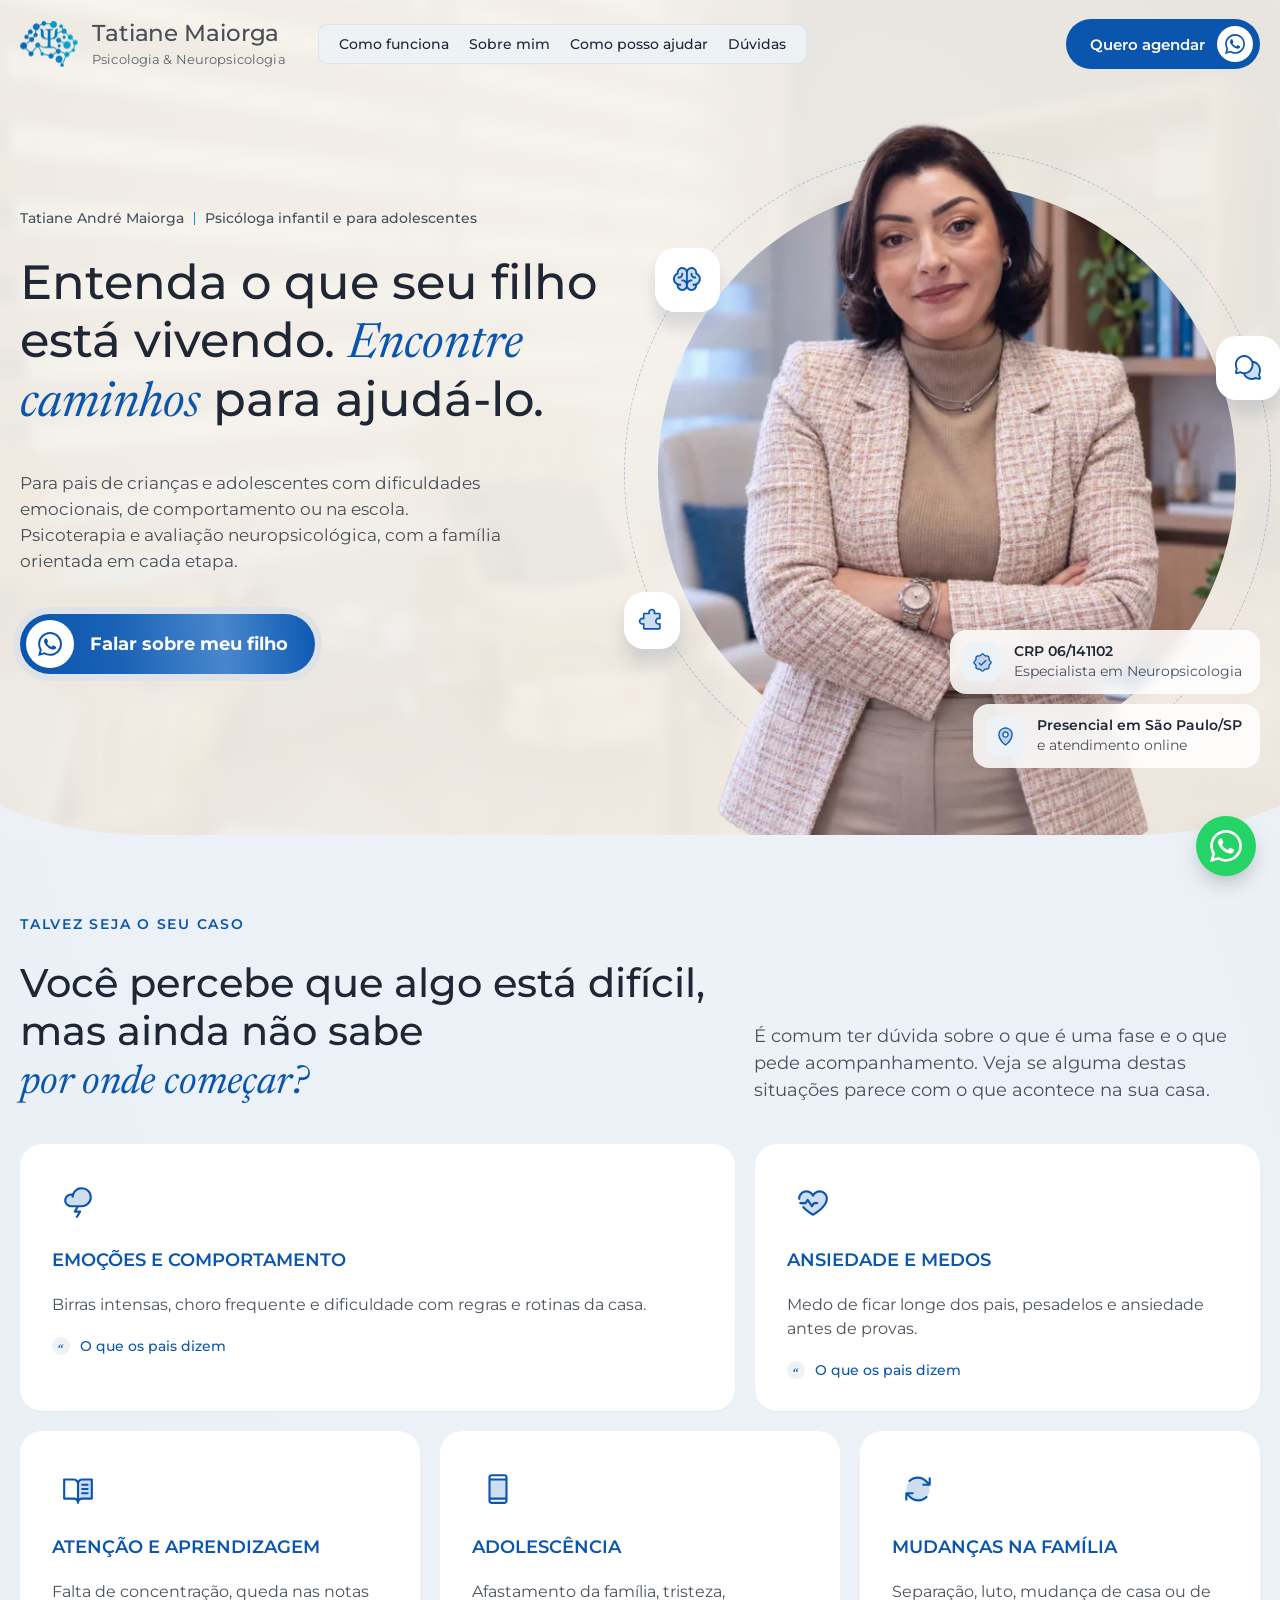
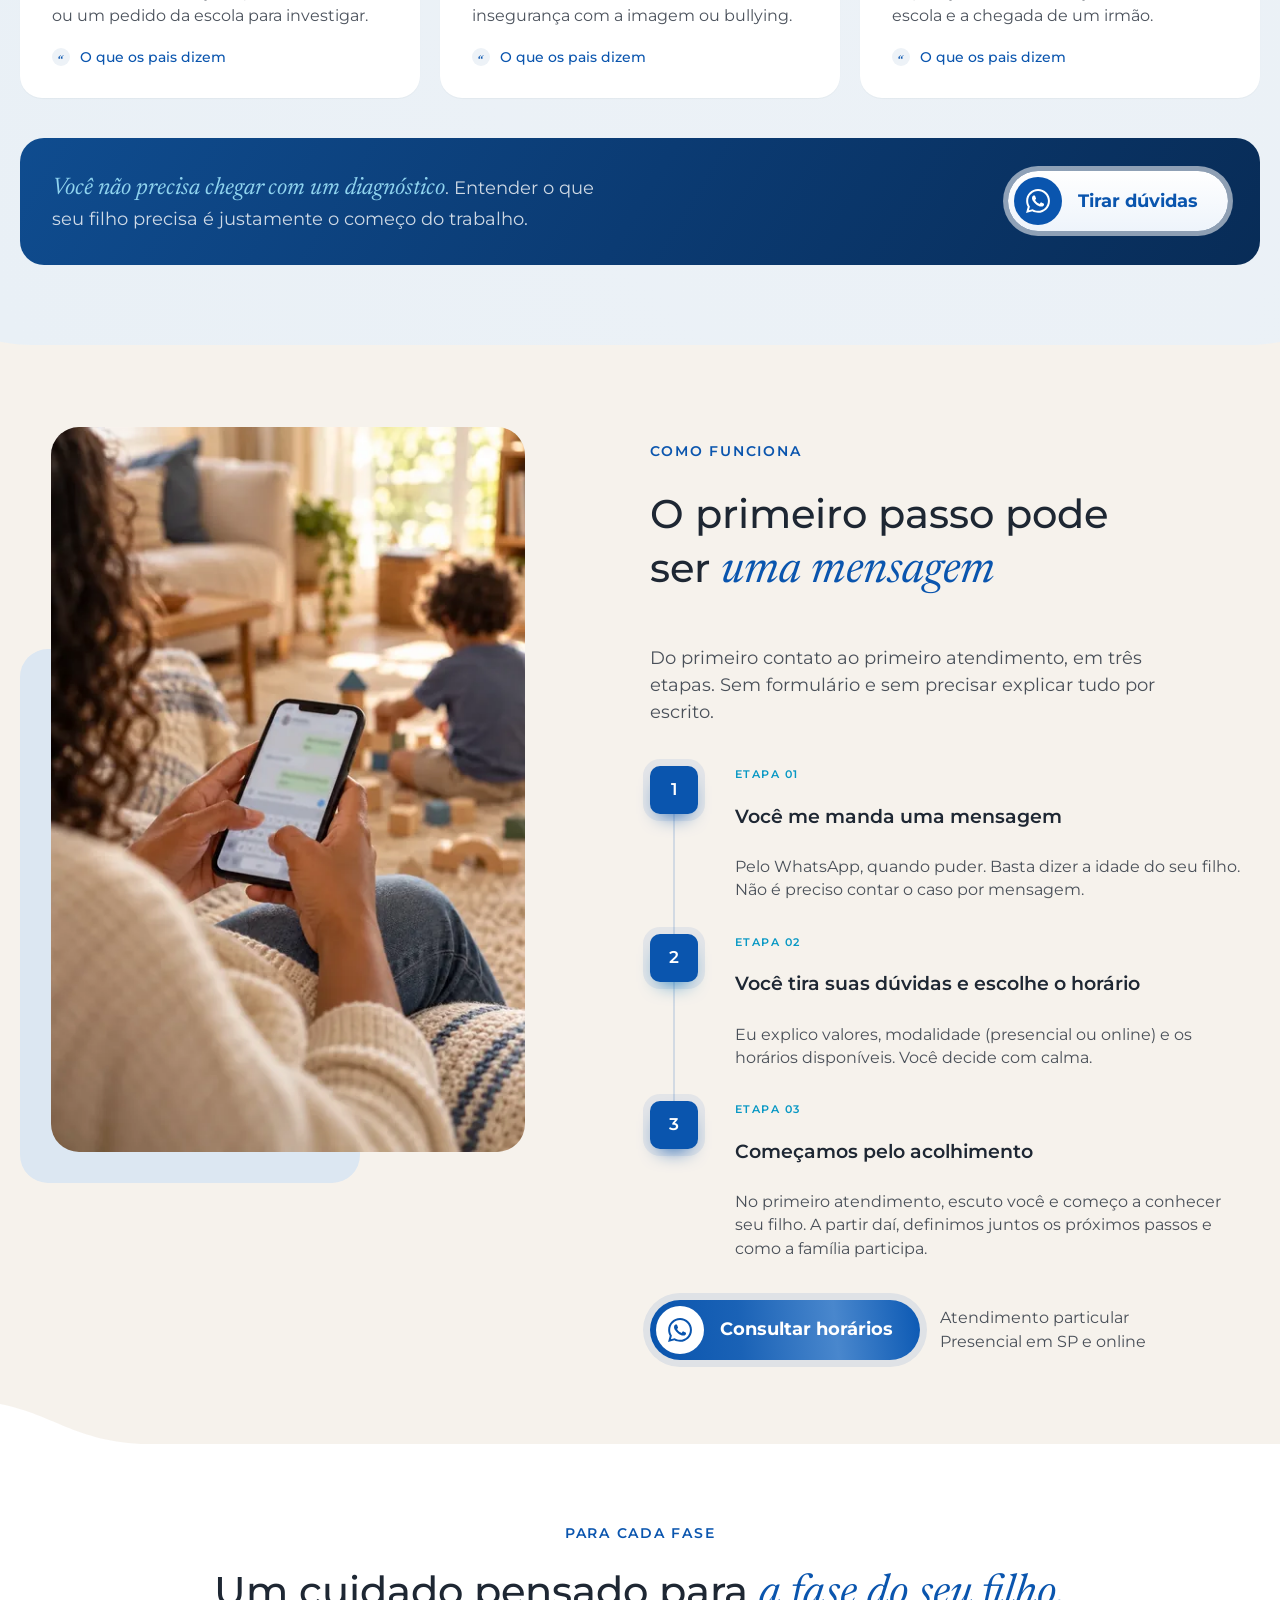
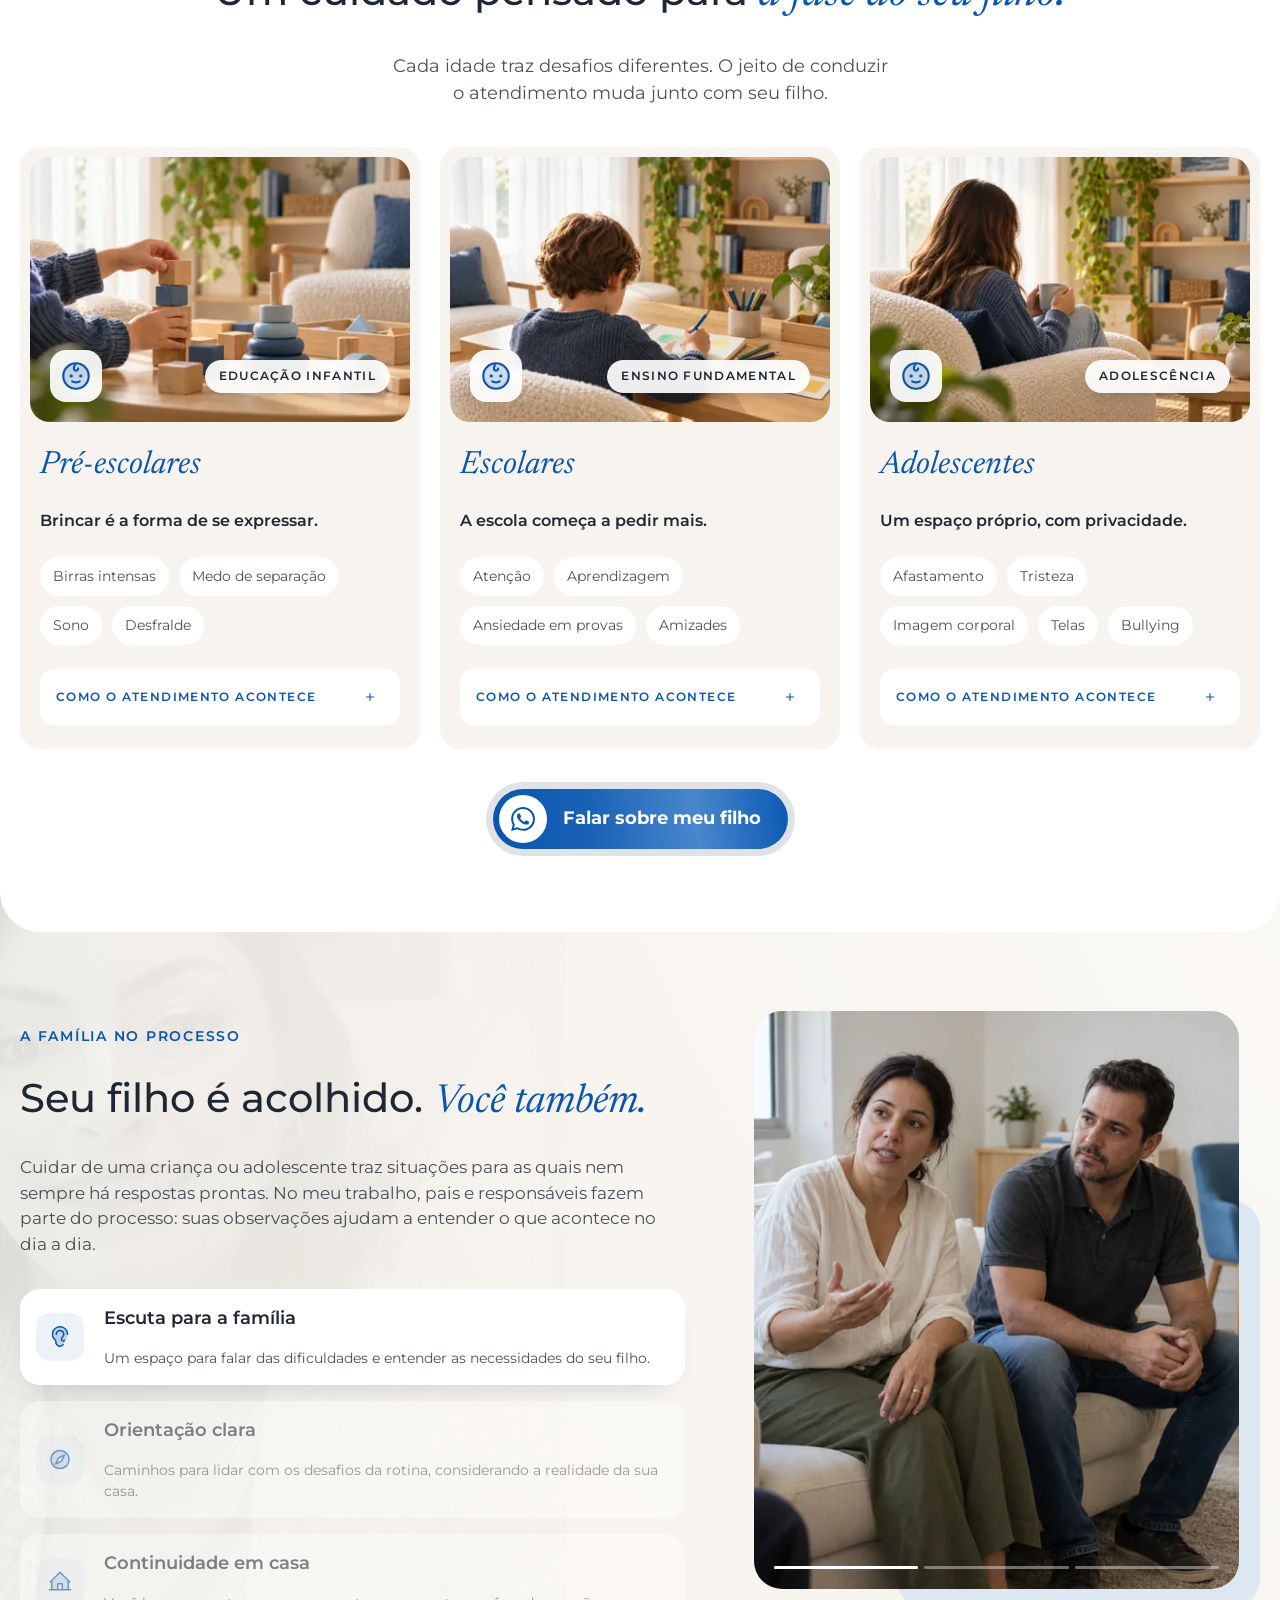
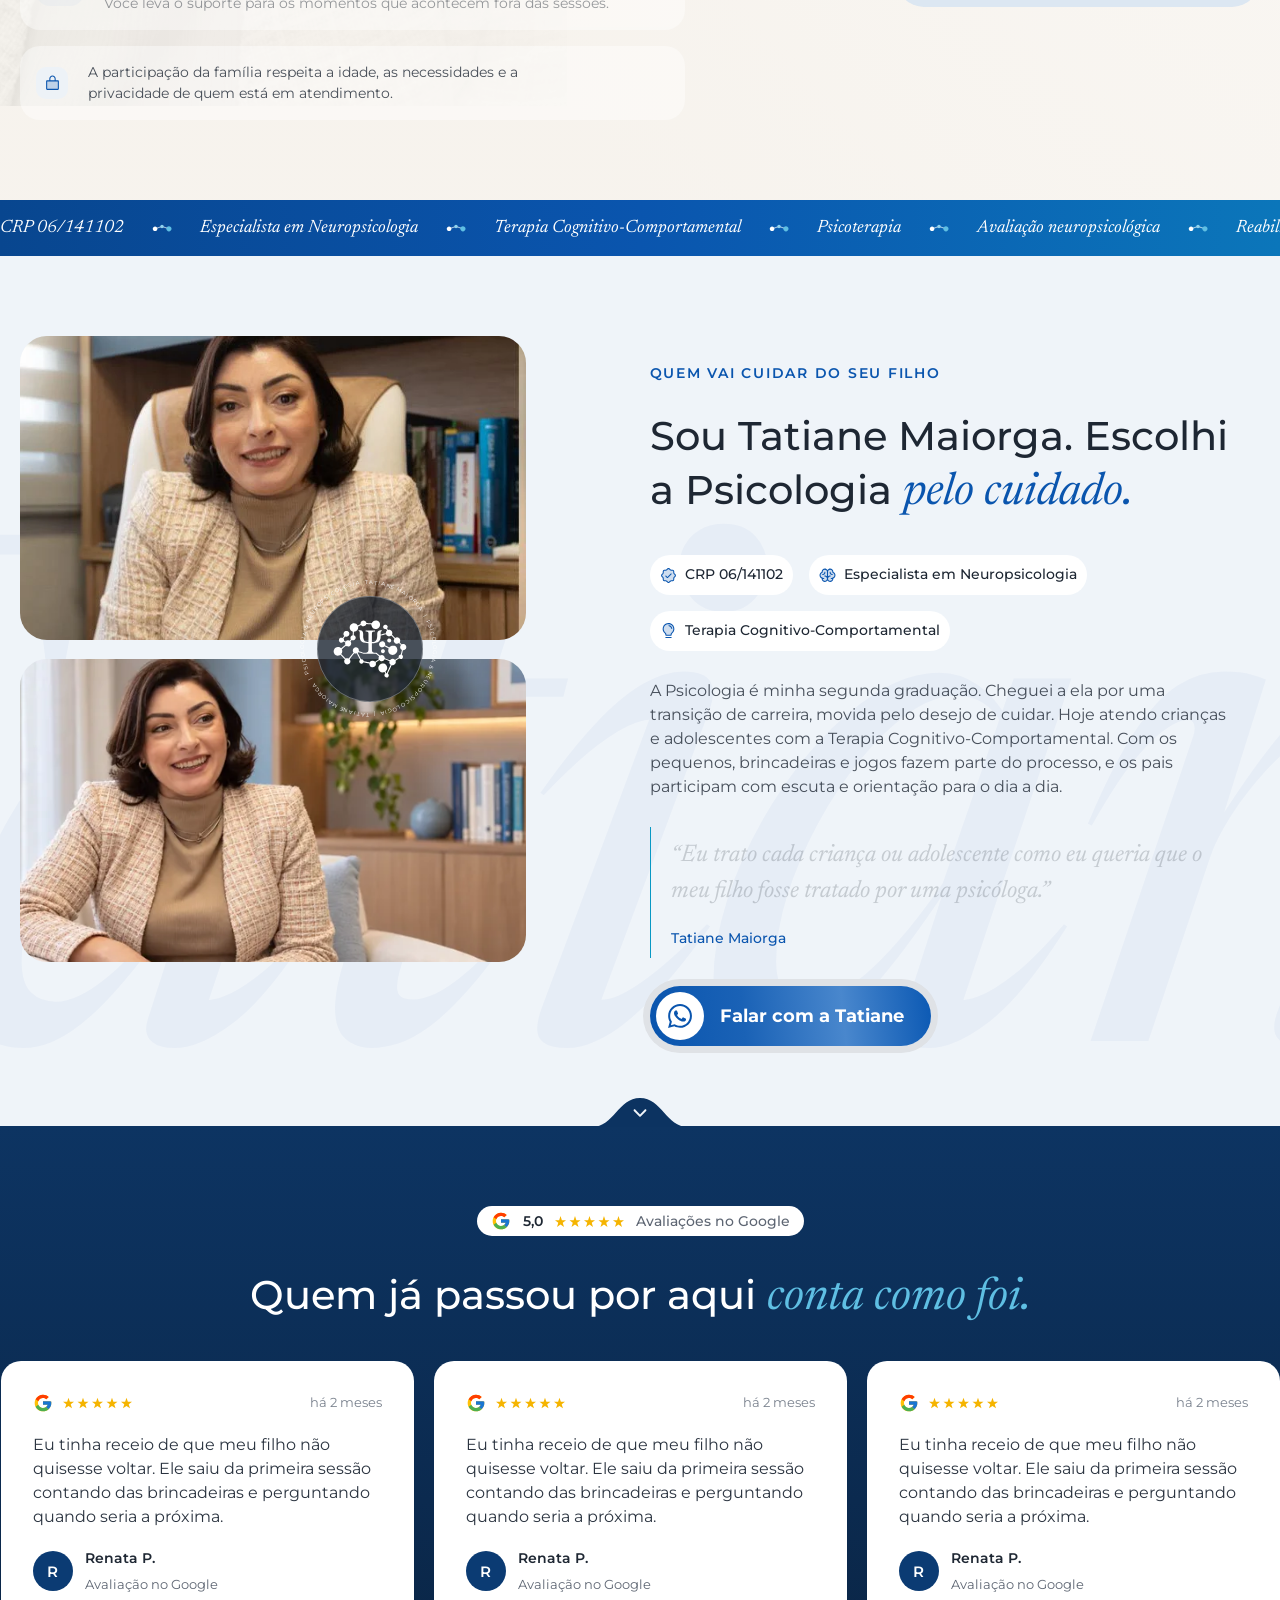
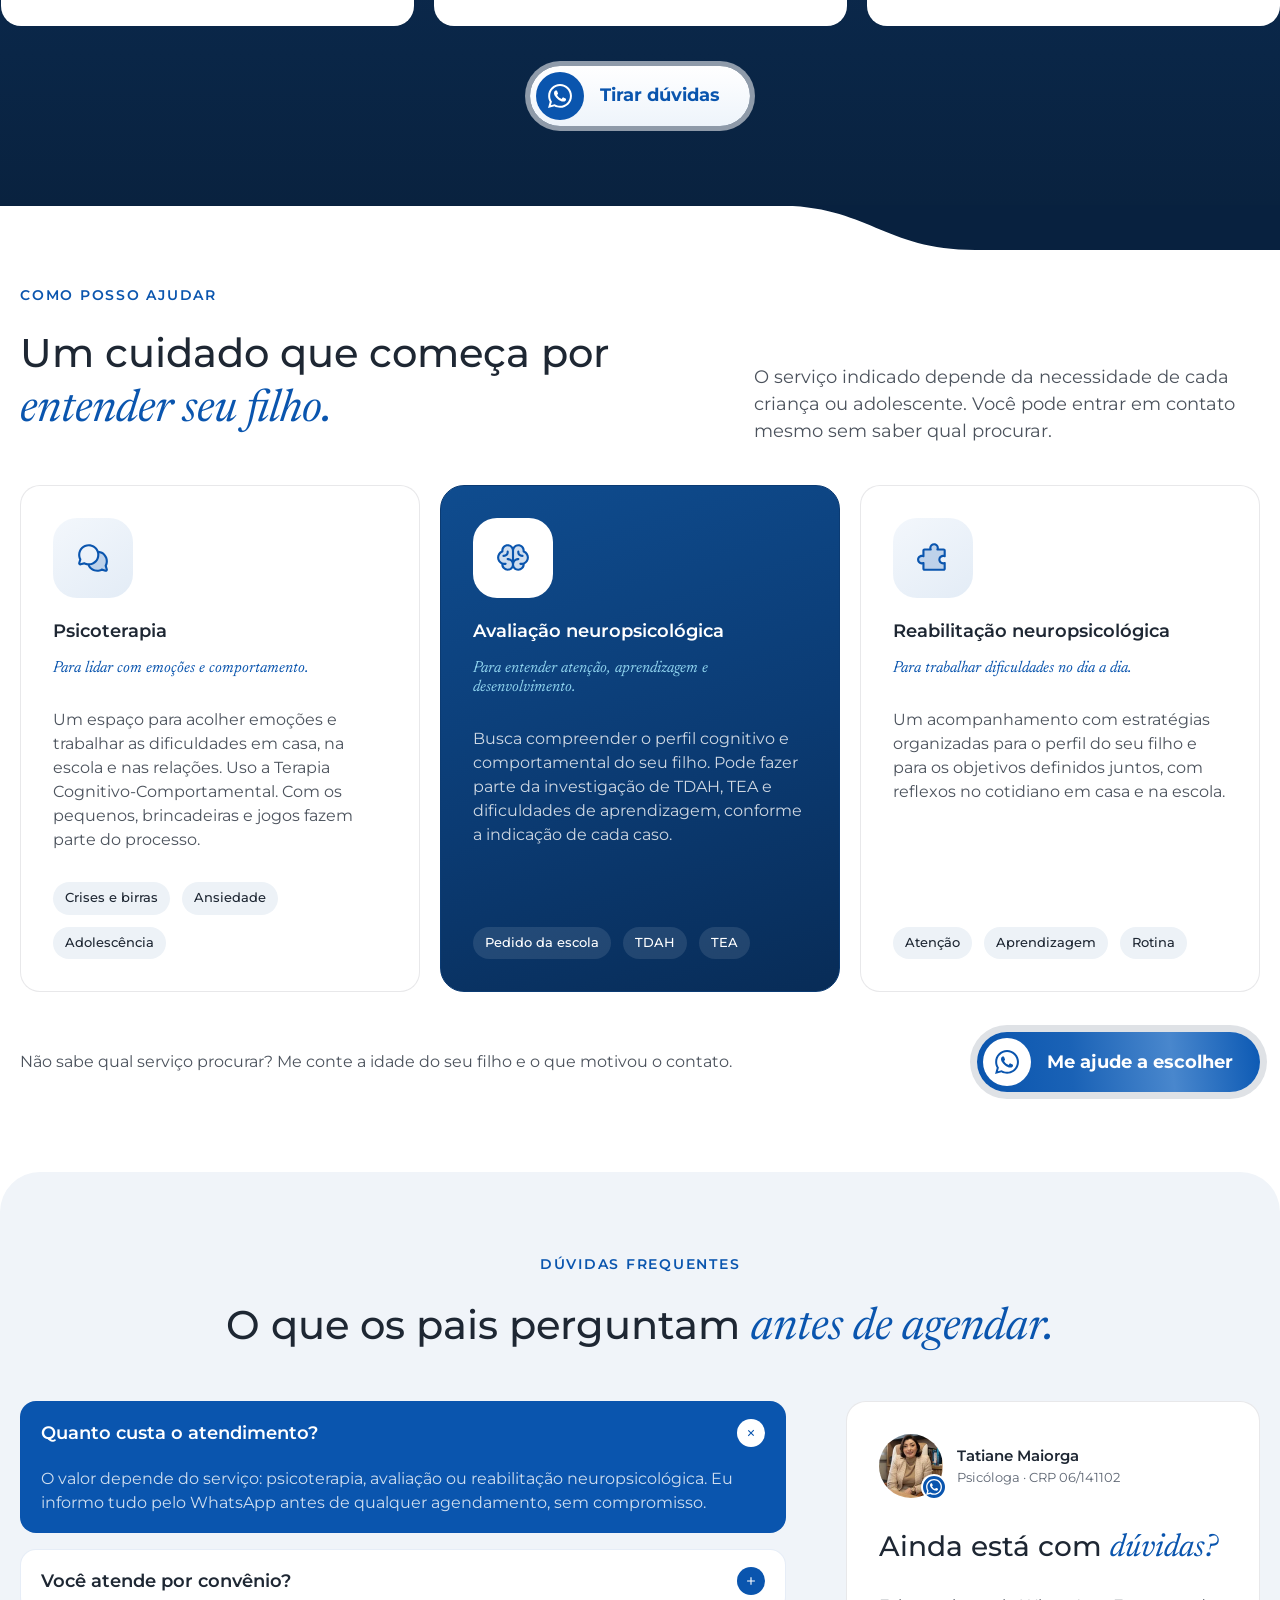
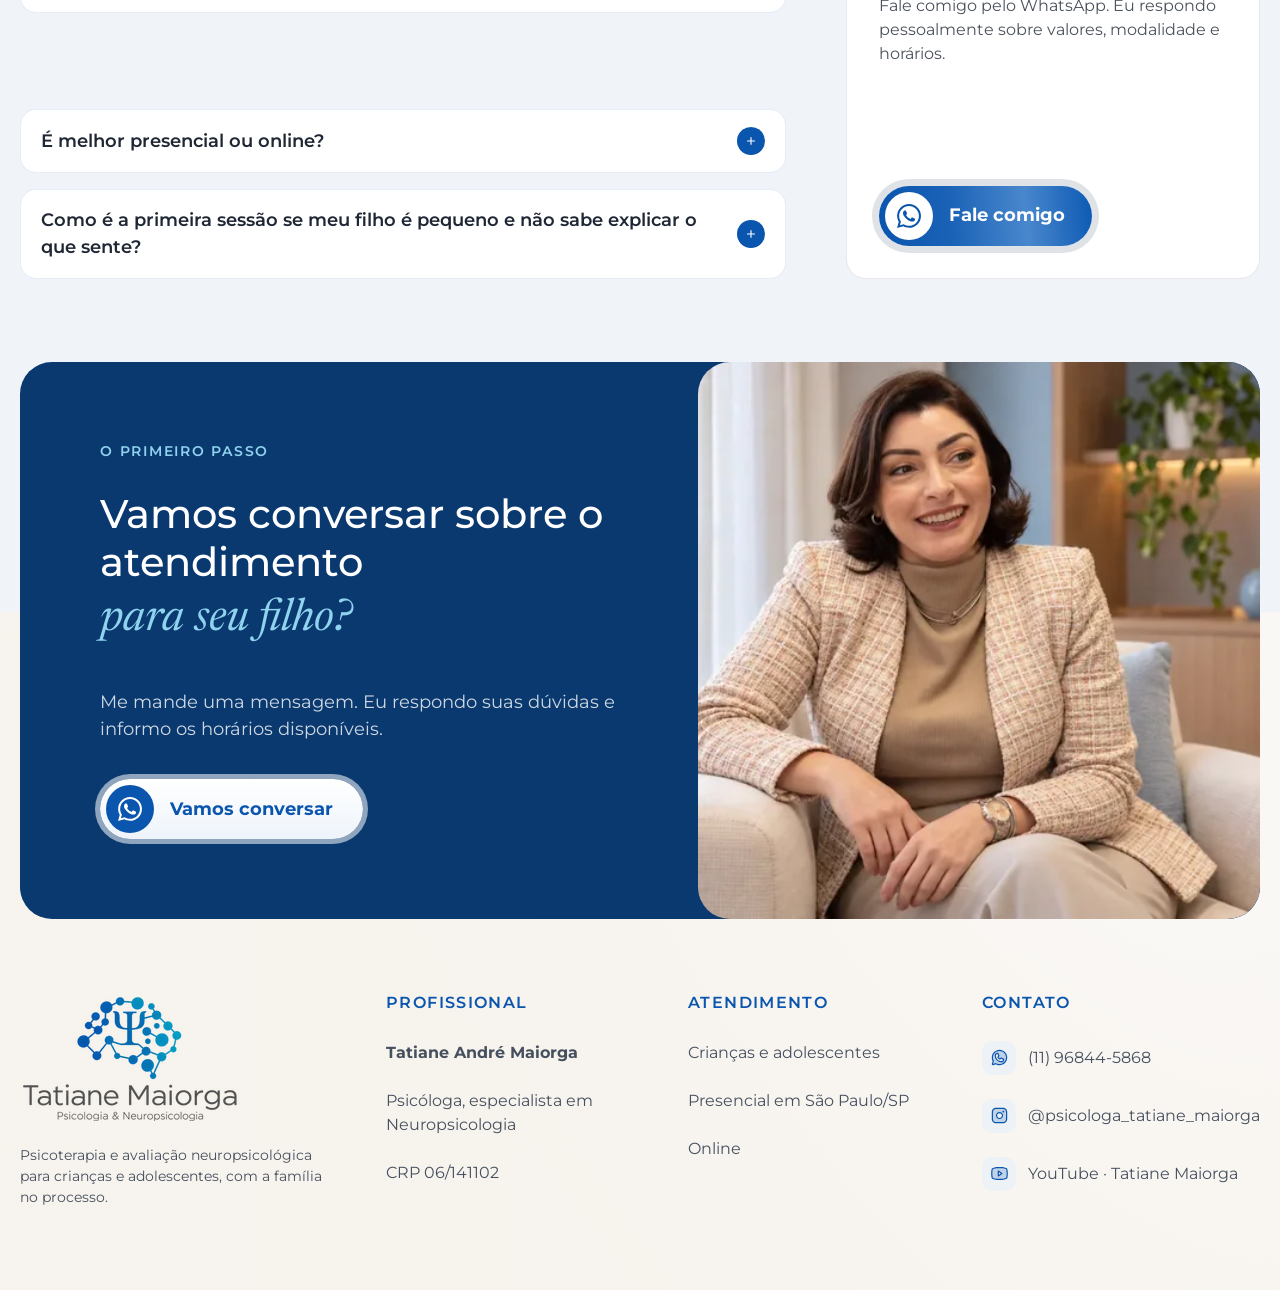
==== commit f1d0de57: "Camada de eventos para tags (Zaraz/GTM): clique no WhatsApp com o local do botão Cada link do WhatsA" ====
--- a/index.html
+++ b/index.html
@@ -214,7 +214,7 @@
           <li><a href="#como-posso-ajudar">Como posso ajudar</a></li>
           <li><a href="#duvidas">Dúvidas</a></li>
         </ul>
-        <a class="btn-agendar" data-tm-shine style="--tm-atraso: 1s" href="https://wa.me/5511968445868?text=Ol%C3%A1%2C%20Tatiane%21%20Vim%20pelo%20seu%20site%20e%20gostaria%20de%20agendar%20um%20atendimento%20para%20meu%20filho." target="_blank" rel="noopener">
+        <a data-local="header" class="btn-agendar" data-tm-shine style="--tm-atraso: 1s" href="https://wa.me/5511968445868?text=Ol%C3%A1%2C%20Tatiane%21%20Vim%20pelo%20seu%20site%20e%20gostaria%20de%20agendar%20um%20atendimento%20para%20meu%20filho." target="_blank" rel="noopener">
           <span>Quero agendar</span>
           <span class="btn-agendar__icone"><img src="assets/whatsapp.svg" alt=""></span>
         </a>
@@ -230,7 +230,7 @@
         </p>
         <h1 class="hero-titulo">Entenda o que seu filho está vivendo. <em>Encontre caminhos</em> para ajudá-lo.</h1>
         <p class="hero-sub">Para pais de crianças e adolescentes com dificuldades emocionais, de comportamento ou na escola. Psicoterapia e avaliação neuropsicológica, com a família orientada em cada etapa.</p>
-        <a class="btn-cta" data-tm-shine style="--tm-atraso: 1.6s" href="https://wa.me/5511968445868?text=Ol%C3%A1%2C%20Tatiane%21%20Vim%20pelo%20seu%20site%20e%20gostaria%20de%20conversar%20sobre%20o%20meu%20filho." target="_blank" rel="noopener">
+        <a data-local="hero" class="btn-cta" data-tm-shine style="--tm-atraso: 1.6s" href="https://wa.me/5511968445868?text=Ol%C3%A1%2C%20Tatiane%21%20Vim%20pelo%20seu%20site%20e%20gostaria%20de%20conversar%20sobre%20o%20meu%20filho." target="_blank" rel="noopener">
           <span class="btn-cta__icone"><img src="assets/whatsapp.svg" alt=""></span>
           <span class="btn-cta__texto">Falar sobre meu filho</span>
         </a>
@@ -326,7 +326,7 @@
 
         <div class="dores-faixa">
           <p><em>Você não precisa chegar com um diagnóstico</em>. Entender o que seu filho precisa é justamente o começo do trabalho.</p>
-          <a class="btn-cta btn-cta--claro" data-tm-shine style="--tm-atraso: 2.2s" href="https://wa.me/5511968445868?text=Ol%C3%A1%2C%20Tatiane%21%20Vim%20pelo%20seu%20site.%20Tenho%20percebido%20algumas%20dificuldades%20com%20meu%20filho%20e%20gostaria%20de%20tirar%20algumas%20d%C3%BAvidas." target="_blank" rel="noopener">
+          <a data-local="situacoes" class="btn-cta btn-cta--claro" data-tm-shine style="--tm-atraso: 2.2s" href="https://wa.me/5511968445868?text=Ol%C3%A1%2C%20Tatiane%21%20Vim%20pelo%20seu%20site.%20Tenho%20percebido%20algumas%20dificuldades%20com%20meu%20filho%20e%20gostaria%20de%20tirar%20algumas%20d%C3%BAvidas." target="_blank" rel="noopener">
             <span class="btn-cta__icone"><img src="assets/whatsapp-branco.svg" alt=""></span>
             <span class="btn-cta__texto">Tirar dúvidas</span>
           </a>
@@ -374,7 +374,7 @@
           </ol>
 
           <div class="cf-rodape">
-            <a class="btn-cta" data-tm-shine style="--tm-atraso: 1s" href="https://wa.me/5511968445868?text=Ol%C3%A1%2C%20Tatiane%21%20Vim%20pelo%20seu%20site%20e%20gostaria%20de%20saber%20os%20hor%C3%A1rios%20dispon%C3%ADveis.%20Meu%20filho%20tem%20___%20anos." target="_blank" rel="noopener">
+            <a data-local="como-funciona" class="btn-cta" data-tm-shine style="--tm-atraso: 1s" href="https://wa.me/5511968445868?text=Ol%C3%A1%2C%20Tatiane%21%20Vim%20pelo%20seu%20site%20e%20gostaria%20de%20saber%20os%20hor%C3%A1rios%20dispon%C3%ADveis.%20Meu%20filho%20tem%20___%20anos." target="_blank" rel="noopener">
               <span class="btn-cta__icone"><img src="assets/whatsapp.svg" alt=""></span>
               <span class="btn-cta__texto">Consultar horários</span>
             </a>
@@ -481,7 +481,7 @@
           </article>
         </div>
 
-        <a class="btn-cta" data-tm-shine style="--tm-atraso: 1.6s" href="https://wa.me/5511968445868?text=Ol%C3%A1%2C%20Tatiane%21%20Vim%20pelo%20seu%20site%20e%20gostaria%20de%20saber%20como%20%C3%A9%20o%20atendimento%20para%20a%20fase%20do%20meu%20filho.%20Ele%20tem%20___%20anos." target="_blank" rel="noopener">
+        <a data-local="fases" class="btn-cta" data-tm-shine style="--tm-atraso: 1.6s" href="https://wa.me/5511968445868?text=Ol%C3%A1%2C%20Tatiane%21%20Vim%20pelo%20seu%20site%20e%20gostaria%20de%20saber%20como%20%C3%A9%20o%20atendimento%20para%20a%20fase%20do%20meu%20filho.%20Ele%20tem%20___%20anos." target="_blank" rel="noopener">
           <span class="btn-cta__icone"><img src="assets/whatsapp.svg" alt=""></span>
           <span class="btn-cta__texto">Falar sobre meu filho</span>
         </a>
@@ -592,7 +592,7 @@
             <blockquote>“Eu trato cada criança ou adolescente como eu queria que o meu filho fosse tratado por uma psicóloga.”</blockquote>
             <figcaption>Tatiane Maiorga</figcaption>
           </figure>
-          <a class="btn-cta" data-tm-shine style="--tm-atraso: 2.2s" href="https://wa.me/5511968445868?text=Ol%C3%A1%2C%20Tatiane%21%20Conheci%20seu%20trabalho%20pelo%20site%20e%20gostaria%20de%20conversar%20com%20voc%C3%AA%20sobre%20um%20atendimento%20para%20meu%20filho." target="_blank" rel="noopener">
+          <a data-local="sobre" class="btn-cta" data-tm-shine style="--tm-atraso: 2.2s" href="https://wa.me/5511968445868?text=Ol%C3%A1%2C%20Tatiane%21%20Conheci%20seu%20trabalho%20pelo%20site%20e%20gostaria%20de%20conversar%20com%20voc%C3%AA%20sobre%20um%20atendimento%20para%20meu%20filho." target="_blank" rel="noopener">
             <span class="btn-cta__icone"><img src="assets/whatsapp.svg" alt=""></span>
             <span class="btn-cta__texto">Falar com a Tatiane</span>
           </a>
@@ -690,7 +690,7 @@
       </div>
 
       <div class="container depo-rodape">
-        <a class="btn-cta btn-cta--claro" data-tm-shine style="--tm-atraso: 1s" href="https://wa.me/5511968445868?text=Ol%C3%A1%2C%20Tatiane%21%20Vim%20pelo%20seu%20site%20e%20gostaria%20de%20tirar%20algumas%20d%C3%BAvidas%20sobre%20o%20atendimento." target="_blank" rel="noopener">
+        <a data-local="depoimentos" class="btn-cta btn-cta--claro" data-tm-shine style="--tm-atraso: 1s" href="https://wa.me/5511968445868?text=Ol%C3%A1%2C%20Tatiane%21%20Vim%20pelo%20seu%20site%20e%20gostaria%20de%20tirar%20algumas%20d%C3%BAvidas%20sobre%20o%20atendimento." target="_blank" rel="noopener">
           <span class="btn-cta__icone"><img src="assets/whatsapp-branco.svg" alt=""></span>
           <span class="btn-cta__texto">Tirar dúvidas</span>
         </a>
@@ -734,7 +734,7 @@
 
         <div class="servicos-rodape">
           <p>Não sabe qual serviço procurar? Me conte a idade do seu filho e o que motivou o contato.</p>
-          <a class="btn-cta" data-tm-shine style="--tm-atraso: 1.6s" href="https://wa.me/5511968445868?text=Ol%C3%A1%2C%20Tatiane%21%20Vim%20pelo%20seu%20site%20e%20gostaria%20de%20ajuda%20para%20saber%20qual%20atendimento%20%C3%A9%20o%20mais%20indicado.%20Meu%20filho%20tem%20___%20anos%20e%20o%20que%20me%20fez%20procurar%20foi%3A%20" target="_blank" rel="noopener">
+          <a data-local="servicos" class="btn-cta" data-tm-shine style="--tm-atraso: 1.6s" href="https://wa.me/5511968445868?text=Ol%C3%A1%2C%20Tatiane%21%20Vim%20pelo%20seu%20site%20e%20gostaria%20de%20ajuda%20para%20saber%20qual%20atendimento%20%C3%A9%20o%20mais%20indicado.%20Meu%20filho%20tem%20___%20anos%20e%20o%20que%20me%20fez%20procurar%20foi%3A%20" target="_blank" rel="noopener">
             <span class="btn-cta__icone"><img src="assets/whatsapp.svg" alt=""></span>
             <span class="btn-cta__texto">Me ajude a escolher</span>
           </a>
@@ -807,7 +807,7 @@
             </div>
             <h3 class="faq-contato__titulo">Ainda está com <em>dúvidas?</em></h3>
             <p class="faq-contato__texto">Fale comigo pelo WhatsApp. Eu respondo pessoalmente sobre valores, modalidade e horários.</p>
-            <a class="btn-cta" data-tm-shine style="--tm-atraso: 2.2s" href="https://wa.me/5511968445868?text=Ol%C3%A1%2C%20Tatiane%21%20Vim%20pelo%20seu%20site%20e%20tenho%20uma%20d%C3%BAvida%20sobre%20o%20atendimento%3A%20" target="_blank" rel="noopener">
+            <a data-local="duvidas" class="btn-cta" data-tm-shine style="--tm-atraso: 2.2s" href="https://wa.me/5511968445868?text=Ol%C3%A1%2C%20Tatiane%21%20Vim%20pelo%20seu%20site%20e%20tenho%20uma%20d%C3%BAvida%20sobre%20o%20atendimento%3A%20" target="_blank" rel="noopener">
               <span class="btn-cta__icone"><img src="assets/whatsapp.svg" alt=""></span>
               <span class="btn-cta__texto">Fale comigo</span>
             </a>
@@ -826,7 +826,7 @@
             <p class="eyebrow">O primeiro passo</p>
             <h2 class="titulo-secao">Vamos conversar sobre o atendimento <em>para seu filho?</em></h2>
             <p class="texto-secao">Me mande uma mensagem. Eu respondo suas dúvidas e informo os horários disponíveis.</p>
-            <a class="btn-cta btn-cta--claro" data-tm-shine style="--tm-atraso: 1.6s" href="https://wa.me/5511968445868?text=Ol%C3%A1%2C%20Tatiane%21%20Vim%20pelo%20seu%20site%20e%20gostaria%20de%20conversar%20sobre%20o%20atendimento%20para%20meu%20filho%20e%20saber%20os%20hor%C3%A1rios%20dispon%C3%ADveis." target="_blank" rel="noopener">
+            <a data-local="cta-final" class="btn-cta btn-cta--claro" data-tm-shine style="--tm-atraso: 1.6s" href="https://wa.me/5511968445868?text=Ol%C3%A1%2C%20Tatiane%21%20Vim%20pelo%20seu%20site%20e%20gostaria%20de%20conversar%20sobre%20o%20atendimento%20para%20meu%20filho%20e%20saber%20os%20hor%C3%A1rios%20dispon%C3%ADveis." target="_blank" rel="noopener">
               <span class="btn-cta__icone"><img src="assets/whatsapp-branco.svg" alt=""></span>
               <span class="btn-cta__texto">Vamos conversar</span>
             </a>
@@ -864,7 +864,7 @@
         <div class="rodape-coluna">
           <p class="rodape-titulo">Contato</p>
           <ul class="rodape-lista rodape-contatos">
-            <li><a href="https://wa.me/5511968445868?text=Ol%C3%A1%2C%20Tatiane%21%20Vim%20pelo%20seu%20site%20e%20gostaria%20de%20mais%20informa%C3%A7%C3%B5es%20sobre%20o%20atendimento." target="_blank" rel="noopener"><span class="rodape-icone"><img src="assets/icone-rodape-whatsapp.svg" alt=""></span><span>(11) 96844-5868</span></a></li>
+            <li><a data-local="rodape" href="https://wa.me/5511968445868?text=Ol%C3%A1%2C%20Tatiane%21%20Vim%20pelo%20seu%20site%20e%20gostaria%20de%20mais%20informa%C3%A7%C3%B5es%20sobre%20o%20atendimento." target="_blank" rel="noopener"><span class="rodape-icone"><img src="assets/icone-rodape-whatsapp.svg" alt=""></span><span>(11) 96844-5868</span></a></li>
             <li><a href="https://www.instagram.com/psicologa_tatiane_maiorga/" target="_blank" rel="noopener"><span class="rodape-icone"><img src="assets/icone-rodape-instagram.svg" alt=""></span><span>@psicologa_tatiane_maiorga</span></a></li>
             <!-- falta o link do canal: trocar o <span> por <a href="..."> quando tiver a URL -->
             <li><span class="rodape-contato"><span class="rodape-icone"><img src="assets/icone-rodape-youtube.svg" alt=""></span><span>YouTube · Tatiane Maiorga</span></span></li>
@@ -875,7 +875,7 @@
   </div>
 
   <!-- Botão flutuante do WhatsApp -->
-  <a class="whatsapp-flutuante" href="https://wa.me/5511968445868?text=Ol%C3%A1%2C%20Tatiane%21%20Vim%20pelo%20seu%20site%20e%20gostaria%20de%20mais%20informa%C3%A7%C3%B5es%20sobre%20o%20atendimento." target="_blank" rel="noopener" aria-label="Conversar com a Tatiane pelo WhatsApp">
+  <a data-local="botao-flutuante" class="whatsapp-flutuante" href="https://wa.me/5511968445868?text=Ol%C3%A1%2C%20Tatiane%21%20Vim%20pelo%20seu%20site%20e%20gostaria%20de%20mais%20informa%C3%A7%C3%B5es%20sobre%20o%20atendimento." target="_blank" rel="noopener" aria-label="Conversar com a Tatiane pelo WhatsApp">
     <img src="assets/whatsapp-branco.svg" alt="" width="32" height="32">
   </a>
 
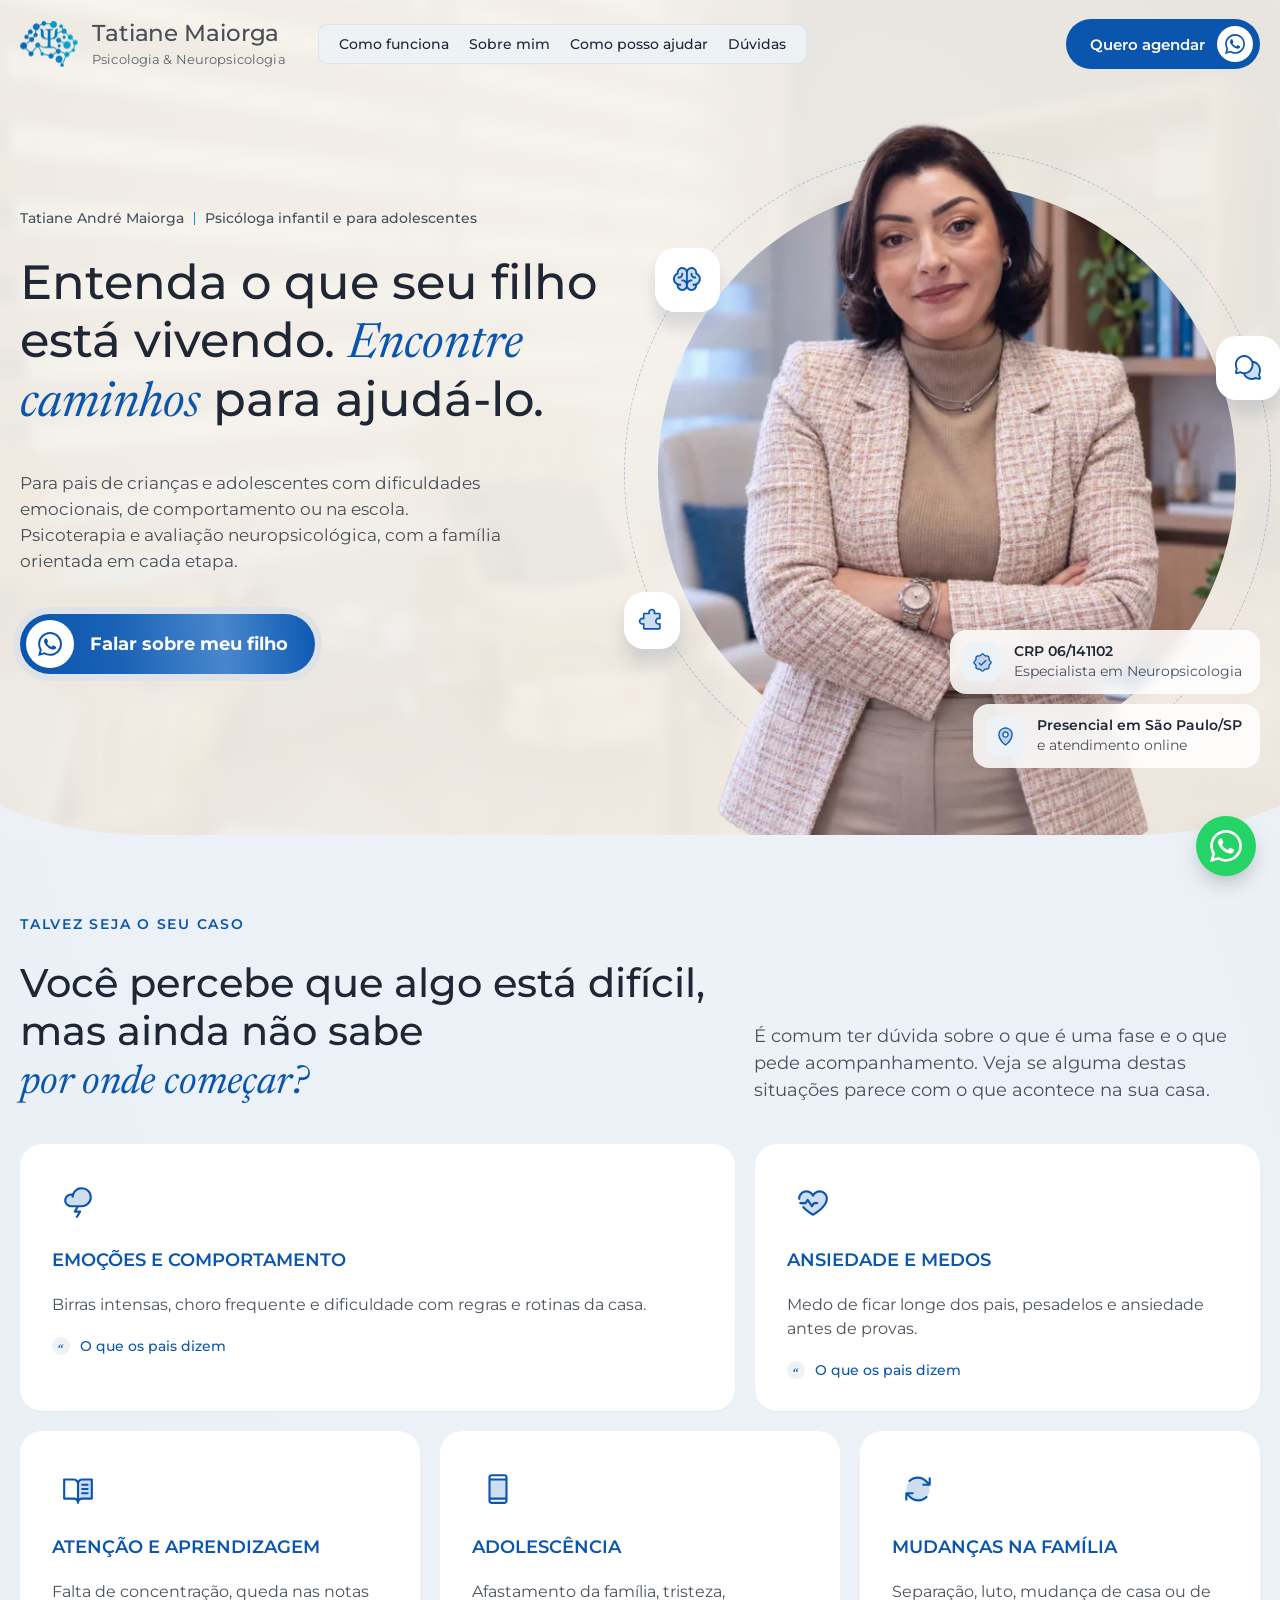
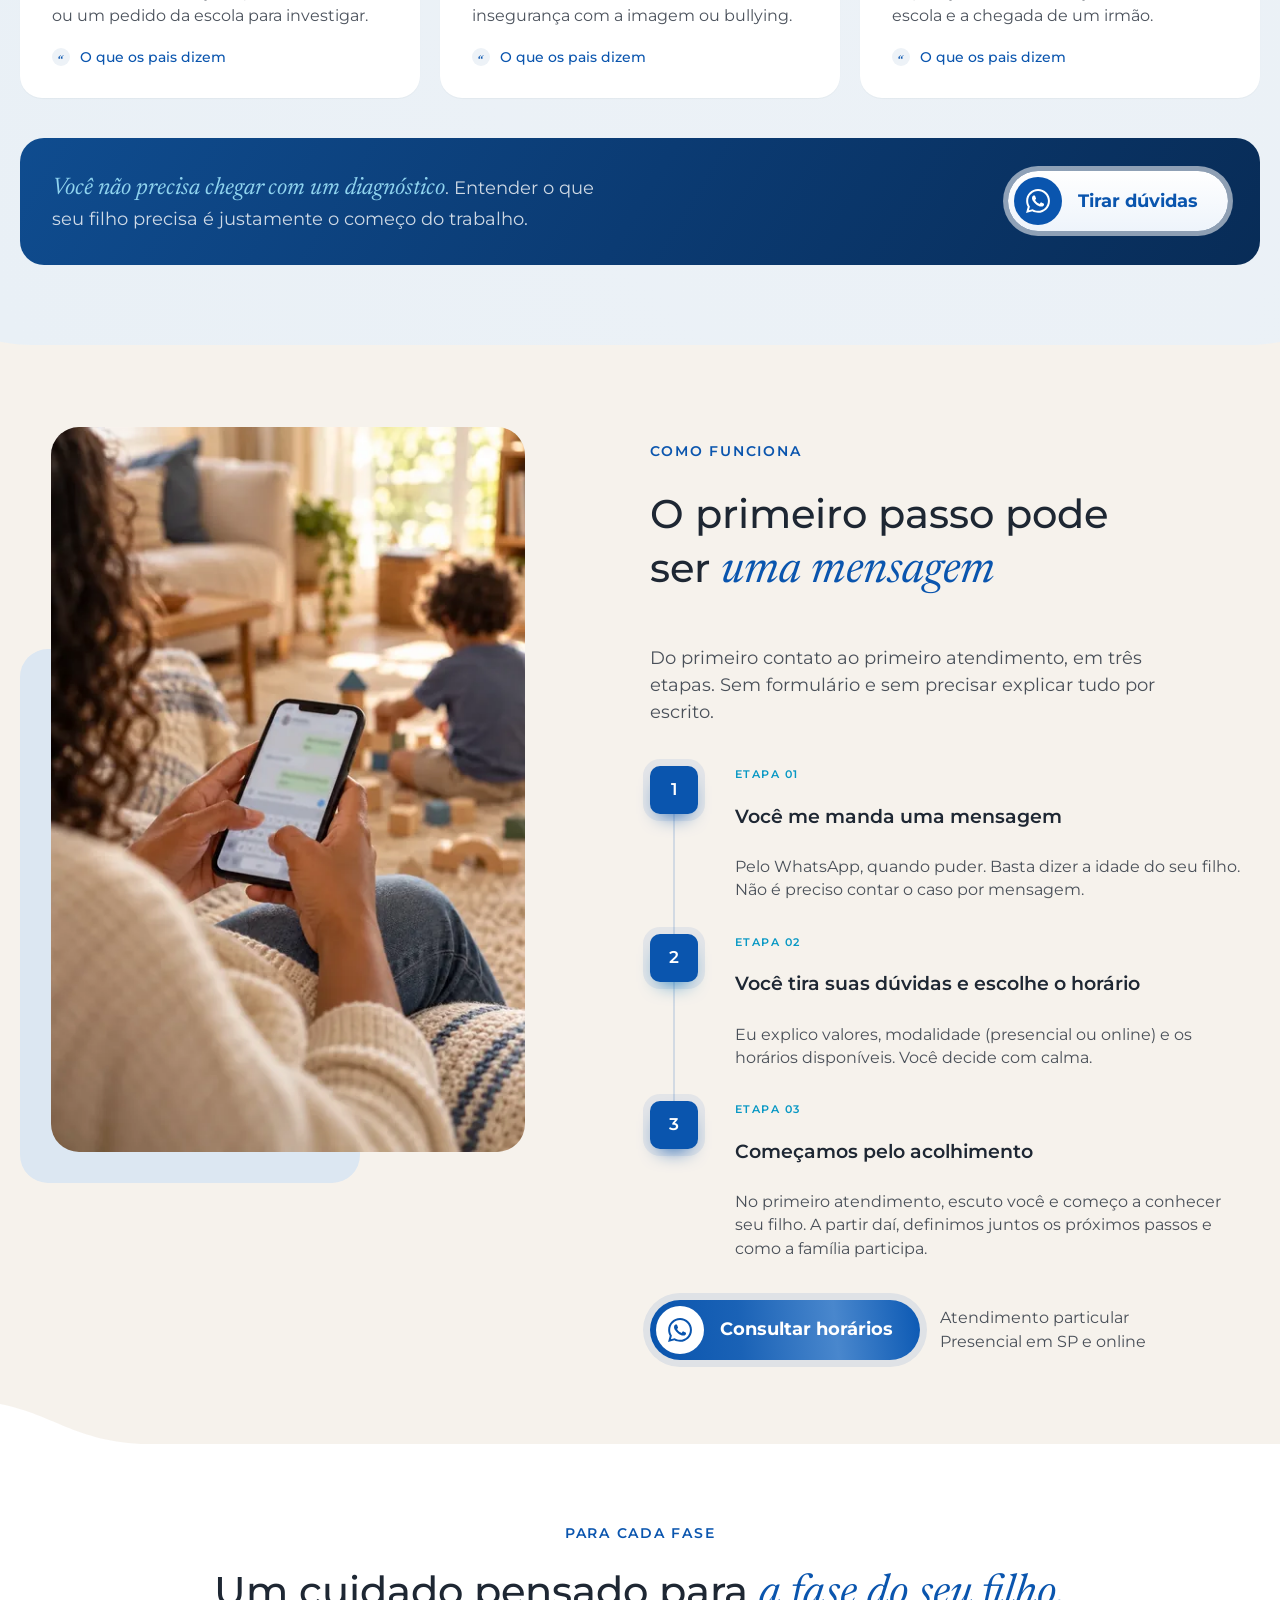
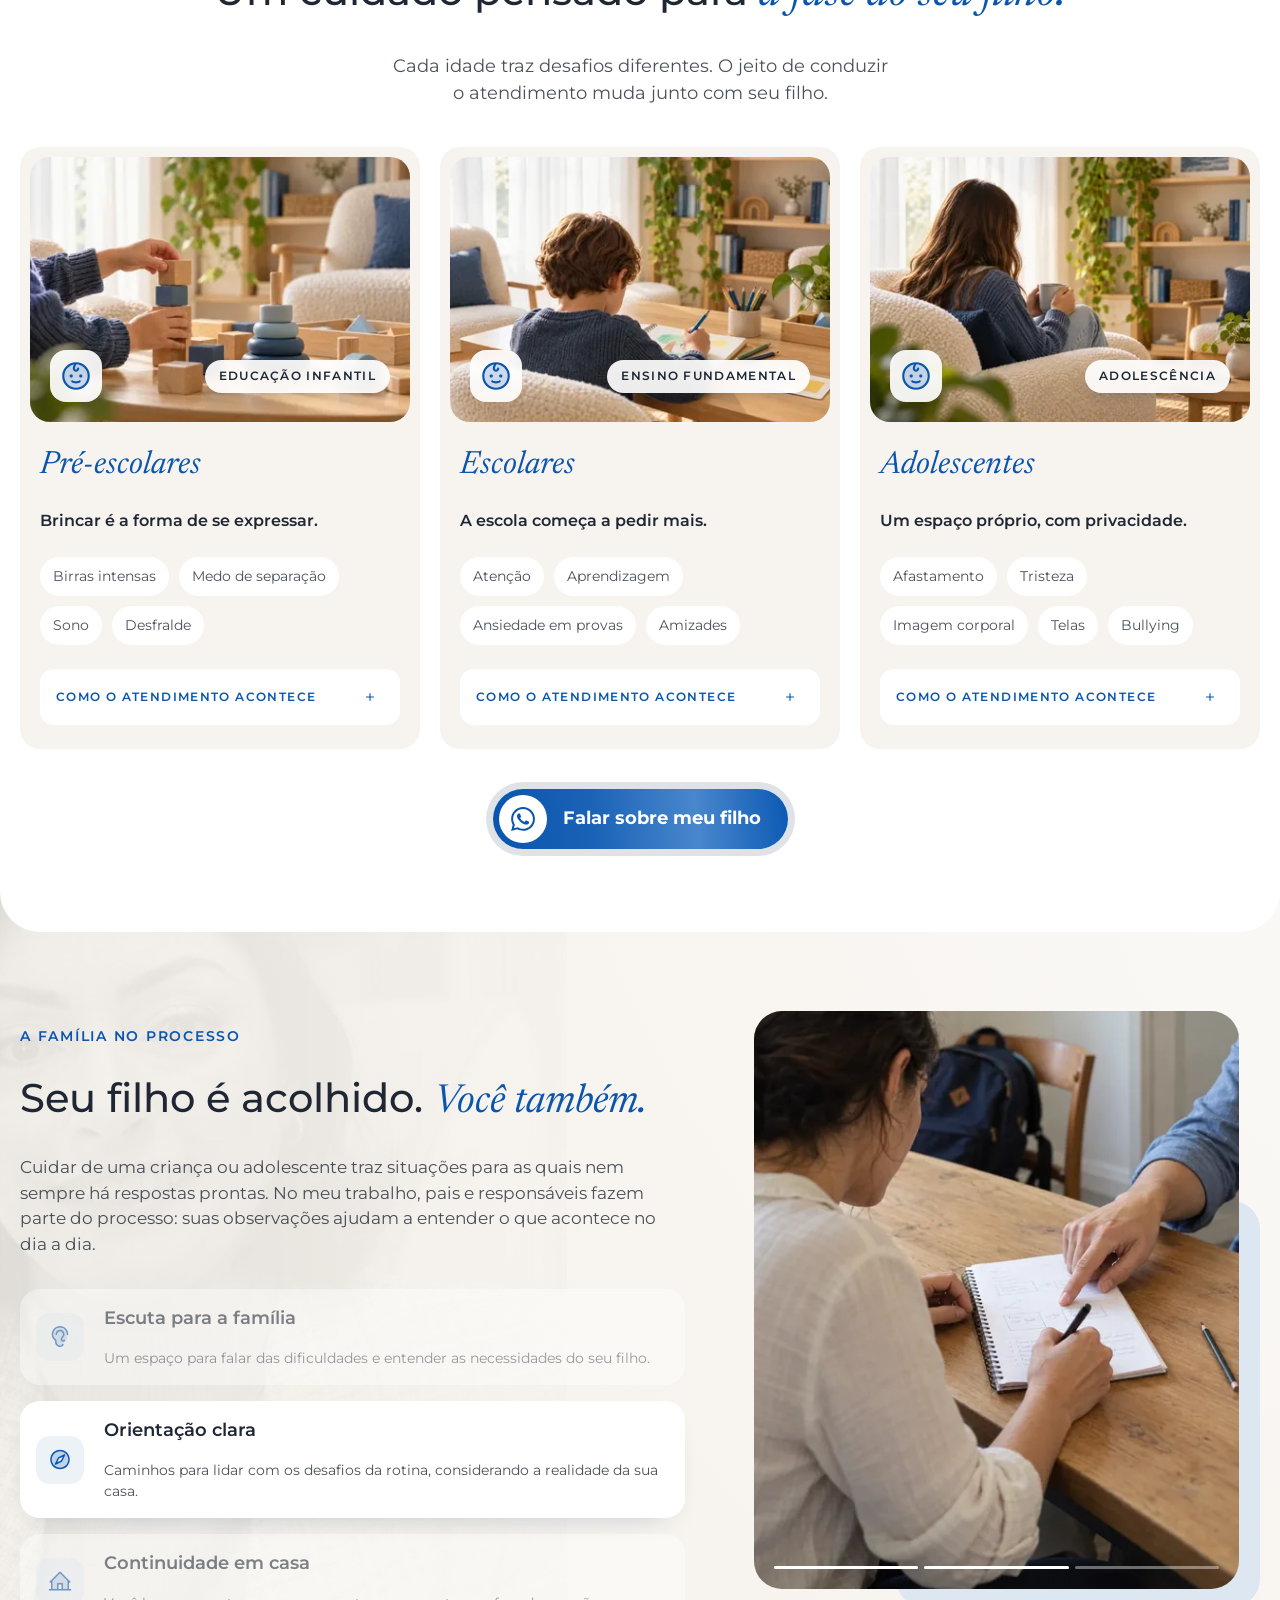
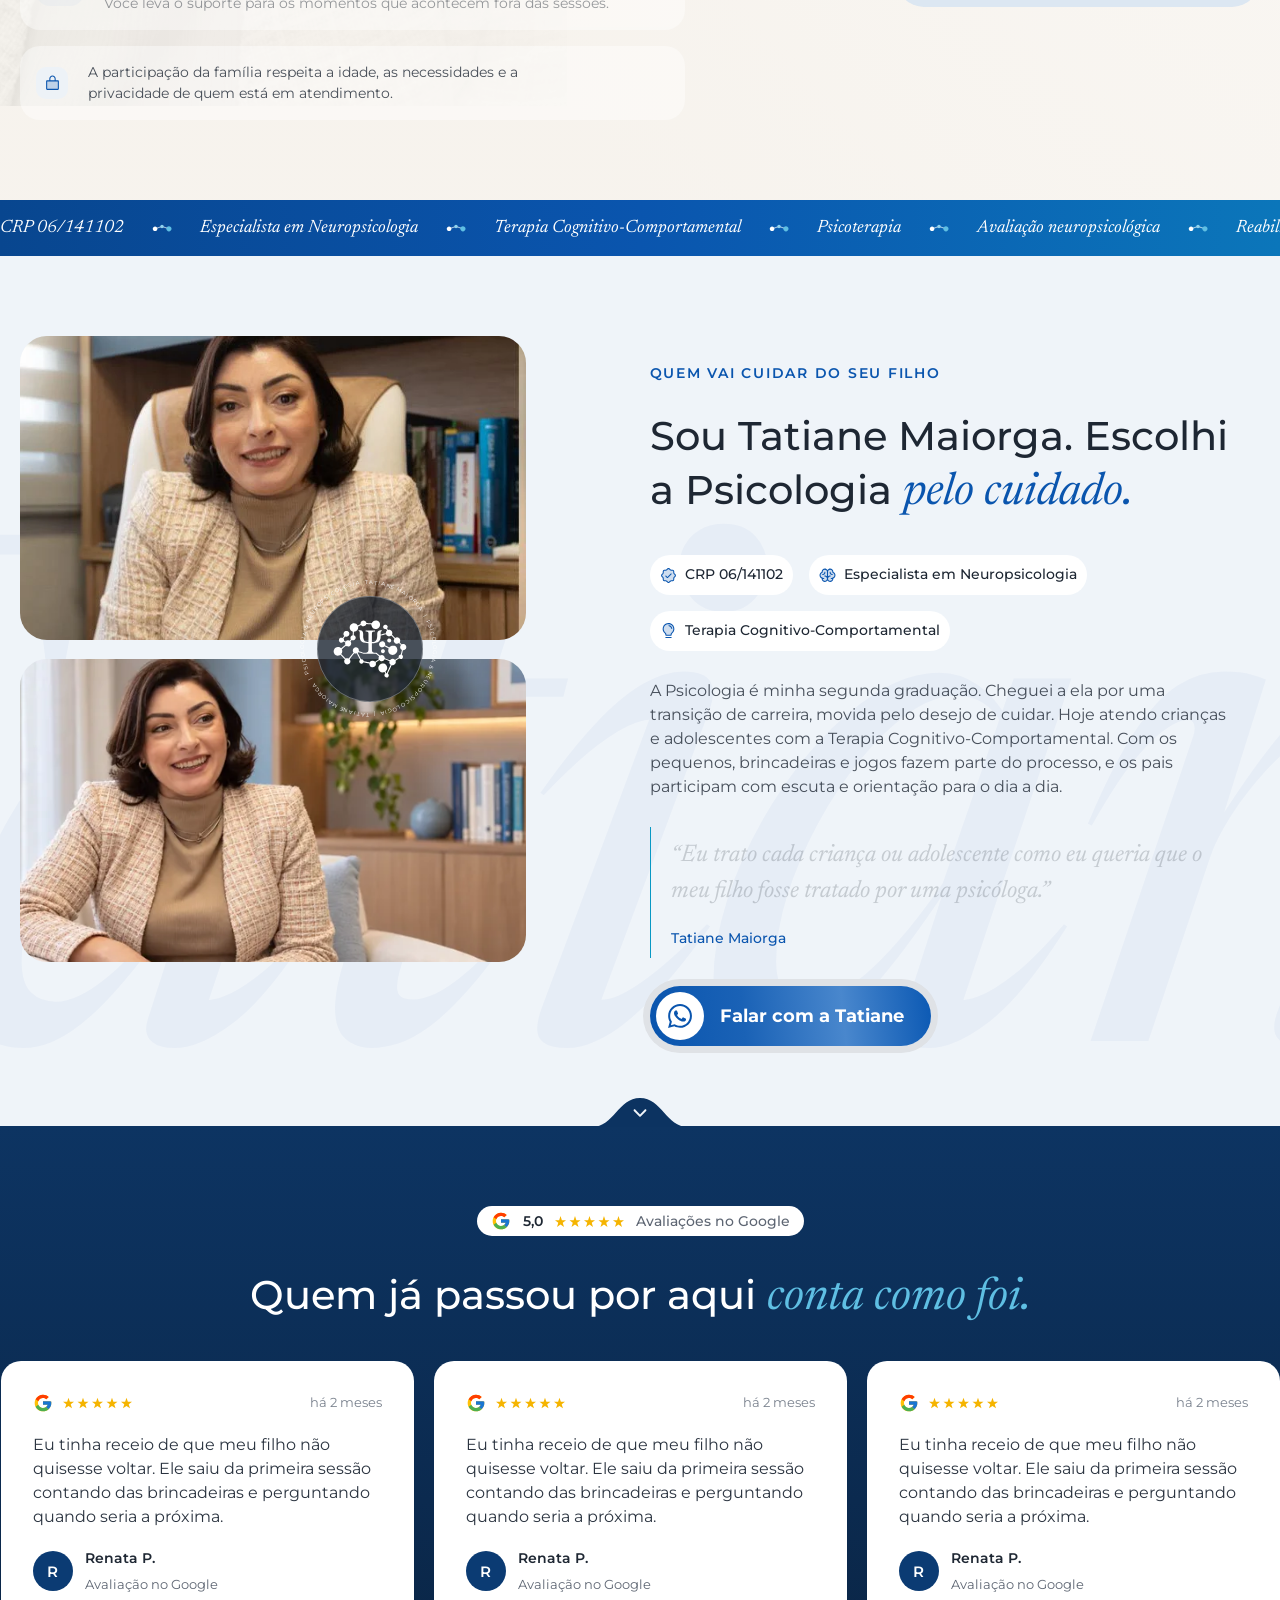
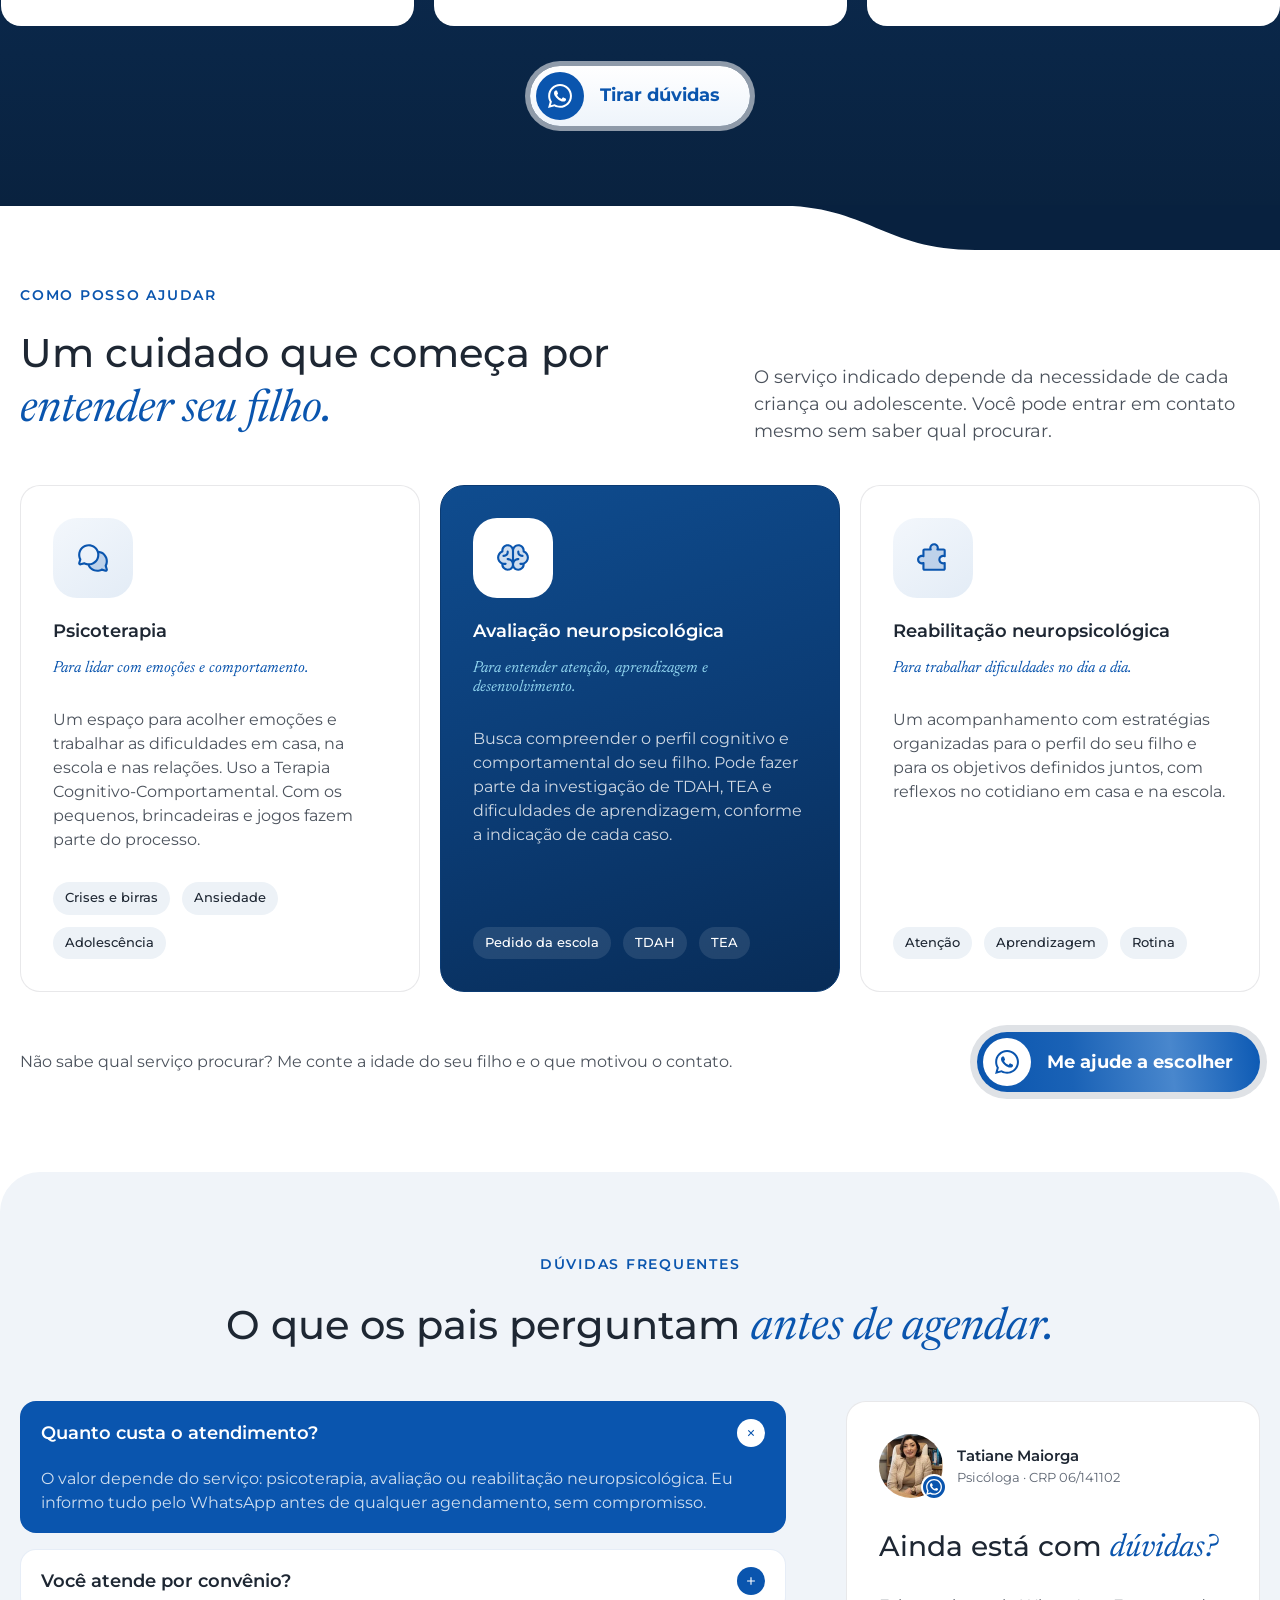
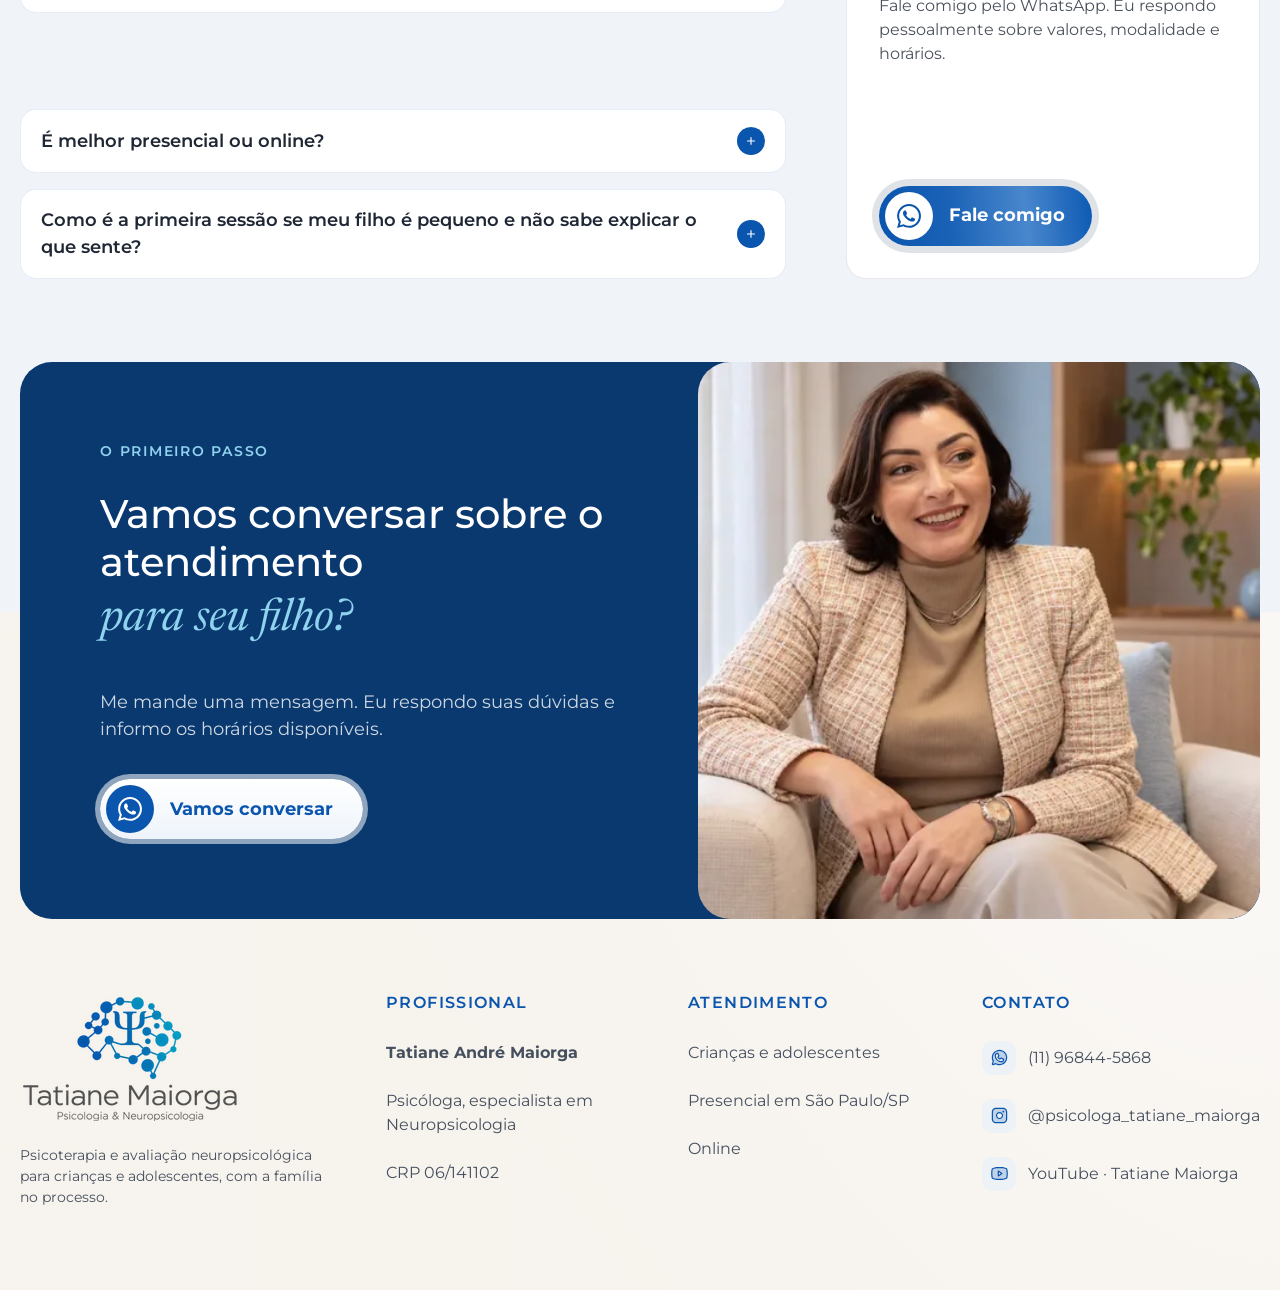
==== commit e9423095: "Google Tag Manager, banner de cookies (LGPD) e API de Conversões da Meta - GTM no <head> com o ID nu" ====
--- a/index.html
+++ b/index.html
@@ -24,6 +24,26 @@
   <meta property="og:image:height" content="630">
   <meta property="og:image:alt" content="Tatiane Maiorga, psicóloga infantil, no consultório, ao lado da frase: Entenda o que seu filho está vivendo. Encontre caminhos para ajudá-lo.">
   <meta name="twitter:card" content="summary_large_image">
+  <!-- Rastreamento: Google Tag Manager. Para ativar, preencha o ID do contêiner (ex.: 'GTM-ABC1234').
+       Vazio = nenhuma tag carrega e o banner de cookies não aparece. Tags, eventos e IDs ficam no painel do GTM. -->
+  <script>
+    window.GTM_ID = '';
+    window.dataLayer = window.dataLayer || [];
+    function gtag() { dataLayer.push(arguments); }
+    // LGPD: tudo negado até a pessoa escolher no banner (Modo de Consentimento v2 do Google)
+    gtag('consent', 'default', { ad_storage: 'denied', ad_user_data: 'denied', ad_personalization: 'denied', analytics_storage: 'denied' });
+    gtag('set', 'ads_data_redaction', true);
+    try {
+      var c = JSON.parse(localStorage.getItem('consentimento'));
+      if (c) gtag('consent', 'update', { analytics_storage: c.estatistica ? 'granted' : 'denied', ad_storage: c.marketing ? 'granted' : 'denied',
+        ad_user_data: c.marketing ? 'granted' : 'denied', ad_personalization: c.marketing ? 'granted' : 'denied' });
+    } catch (e) {}
+    if (window.GTM_ID) {
+      dataLayer.push({ 'gtm.start': Date.now(), event: 'gtm.js' });
+      var g = document.createElement('script'); g.async = true; g.src = 'https://www.googletagmanager.com/gtm.js?id=' + window.GTM_ID;
+      document.head.appendChild(g);
+    }
+  </script>
   <link rel="preload" href="assets/fonts/montserrat-latin.woff2" as="font" type="font/woff2" crossorigin>
   <link rel="preload" href="assets/fonts/newsreader-italic-latin.woff2" as="font" type="font/woff2" crossorigin>
   <link rel="stylesheet" href="style.css">
--- a/style.css
+++ b/style.css
@@ -2354,3 +2354,96 @@
 @media (prefers-reduced-motion: reduce) {
   .whatsapp-flutuante { transition: none; }
 }
+
+/* ==========================================================================
+   Banner de cookies (LGPD) — só aparece com o Google Tag Manager ativo
+   ========================================================================== */
+.cookies {
+  position: fixed;
+  left: 24px;
+  bottom: 24px;
+  z-index: 60;
+  width: min(460px, calc(100vw - 48px));
+  padding: 20px;
+  border: 1px solid rgba(10, 85, 174, 0.1);
+  border-radius: 20px;
+  background: var(--branco);
+  box-shadow: 0 18px 40px -16px rgba(11, 42, 79, 0.35);
+  font-size: 14px;
+  line-height: 1.5;
+  color: var(--texto);
+  animation: cookies-entra 0.4s ease-out;
+}
+@keyframes cookies-entra { from { opacity: 0; translate: 0 16px; } }
+.cookies__texto { color: var(--texto-80); }
+.cookies__opcoes {
+  display: flex;
+  flex-direction: column;
+  gap: 10px;
+  margin-top: 14px;
+  padding-top: 14px;
+  border-top: 1px solid rgba(10, 85, 174, 0.1);
+}
+.cookies__opcoes[hidden] { display: none; }
+.cookies__opcoes label { display: flex; align-items: flex-start; gap: 10px; cursor: pointer; }
+.cookies__opcoes input { width: 18px; height: 18px; margin-top: 1px; accent-color: var(--azul); flex: none; }
+.cookies__opcoes strong { display: block; font-weight: 600; }
+.cookies__opcoes span { color: var(--texto-80); }
+.cookies__acoes {
+  display: flex;
+  flex-wrap: wrap;
+  align-items: center;
+  justify-content: flex-end;
+  gap: 8px;
+  margin-top: 16px;
+}
+.cookies__btn {
+  min-height: 44px;
+  padding: 0 20px;
+  border-radius: 999px;
+  background: var(--azul);
+  font-weight: 600;
+  font-size: 14px;
+  color: var(--branco);
+  transition: filter 0.2s;
+}
+.cookies__btn:hover { filter: brightness(1.1); }
+.cookies__btn--sec {
+  border: 1px solid rgba(10, 85, 174, 0.3);
+  background: var(--branco);
+  color: var(--azul);
+}
+.cookies__btn--sec:hover { filter: brightness(0.97); }
+.cookies__btn--link {
+  margin-right: auto;
+  padding: 0 4px;
+  background: none;
+  color: var(--azul);
+  text-decoration: underline;
+  text-underline-offset: 3px;
+}
+.cookies__btn:focus-visible { outline: 2px solid var(--azul); outline-offset: 2px; }
+
+/* link "Preferências de cookies" no rodapé */
+.rodape-cookies {
+  margin-top: 16px;
+  font-size: 13px;
+  color: var(--cinza);
+  text-decoration: underline;
+  text-underline-offset: 3px;
+}
+.rodape-cookies:hover { color: var(--azul); }
+
+@media (max-width: 1023px) {
+  .cookies {
+    left: 12px;
+    right: 12px;
+    bottom: calc(12px + env(safe-area-inset-bottom));
+    width: auto;
+  }
+  /* no celular o banner ocupa a base da tela: o botão do WhatsApp some até a escolha */
+  .cookies-aberto .whatsapp-flutuante { opacity: 0; pointer-events: none; }
+}
+@media (prefers-reduced-motion: reduce) {
+  .cookies { animation: none; }
+}
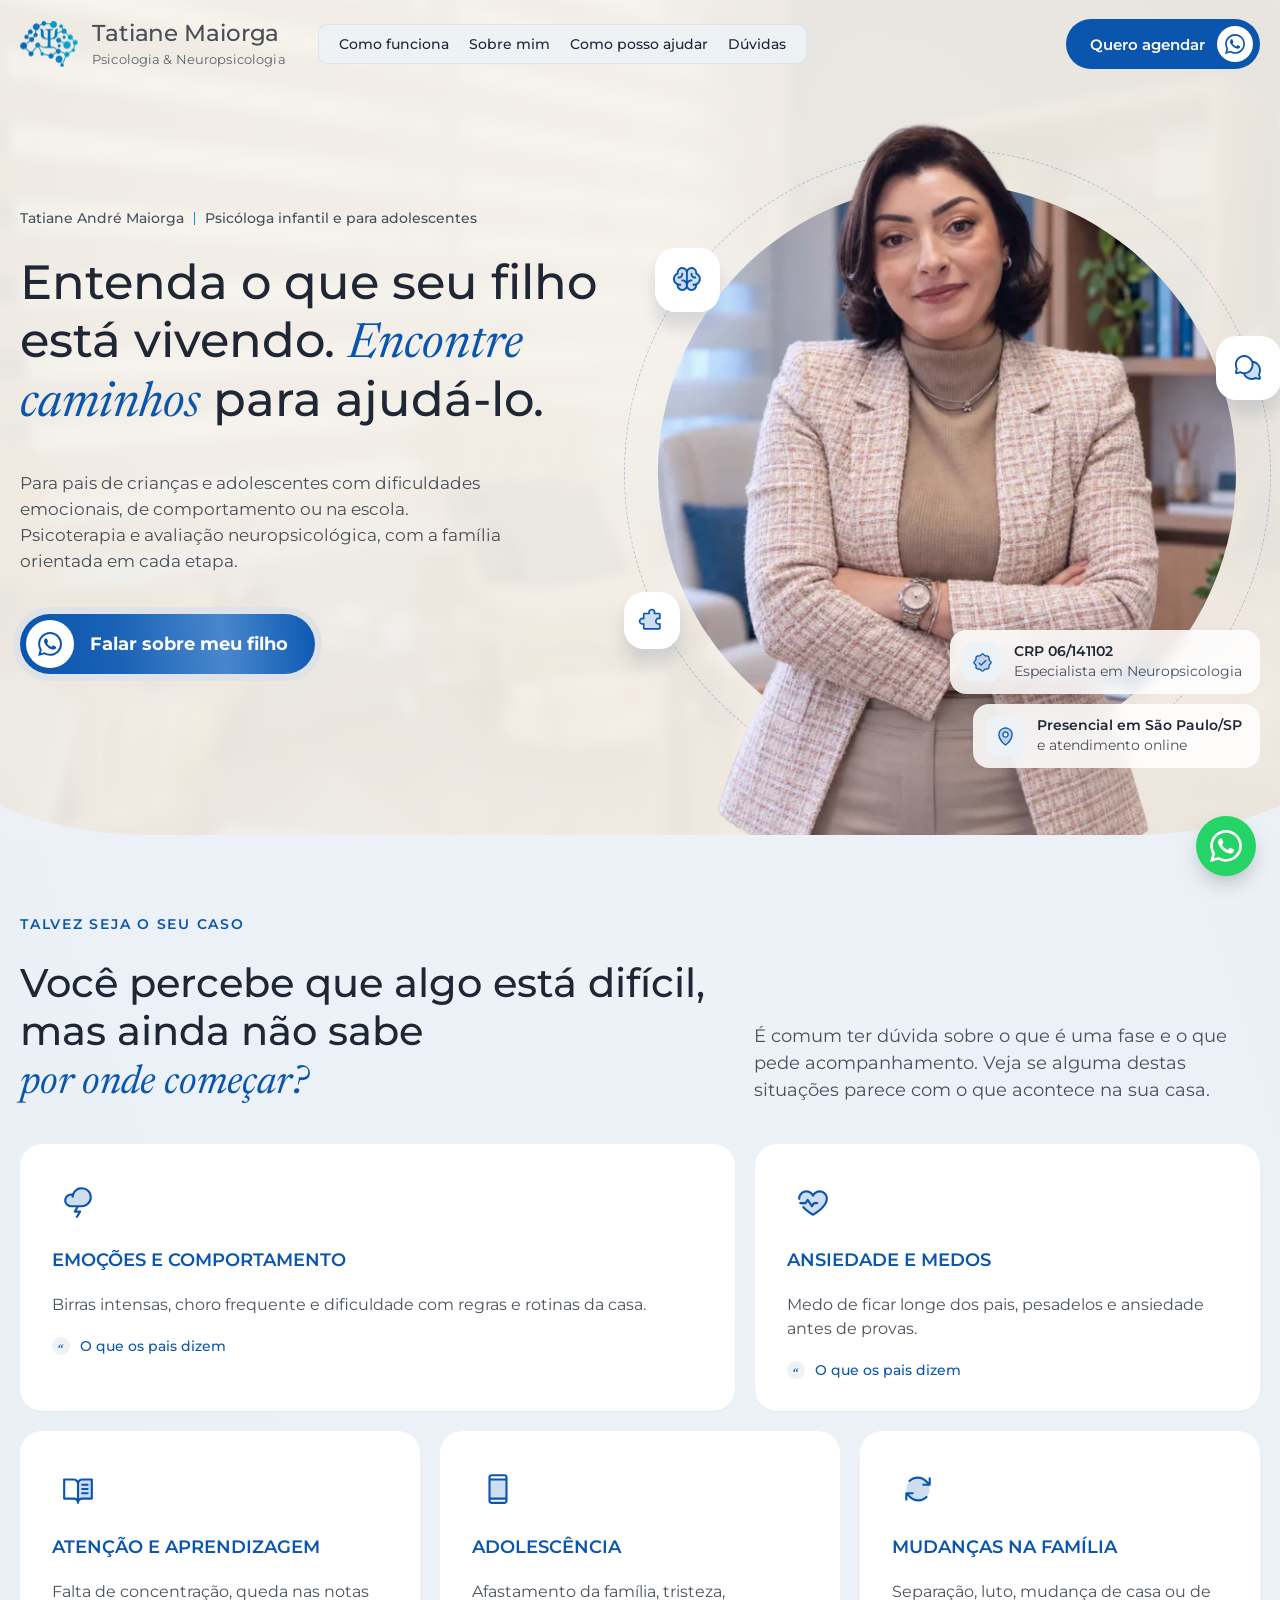
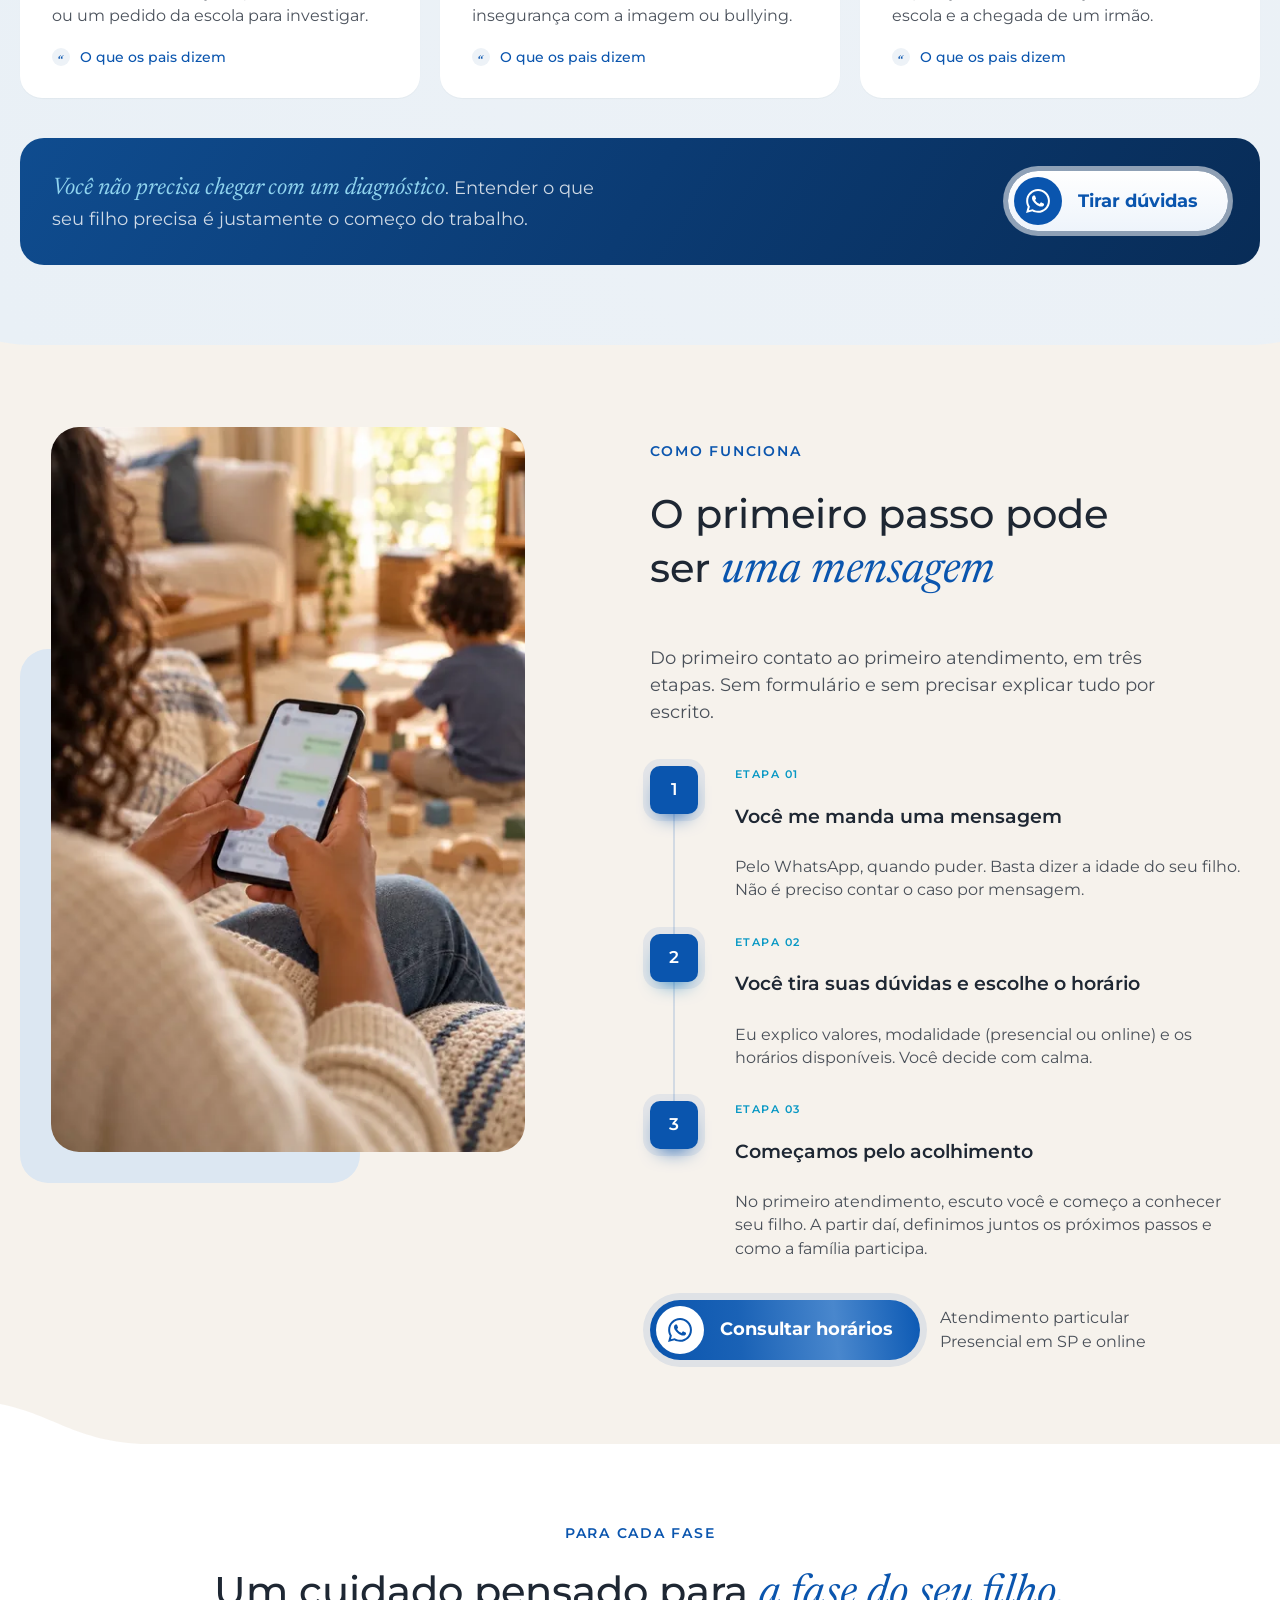
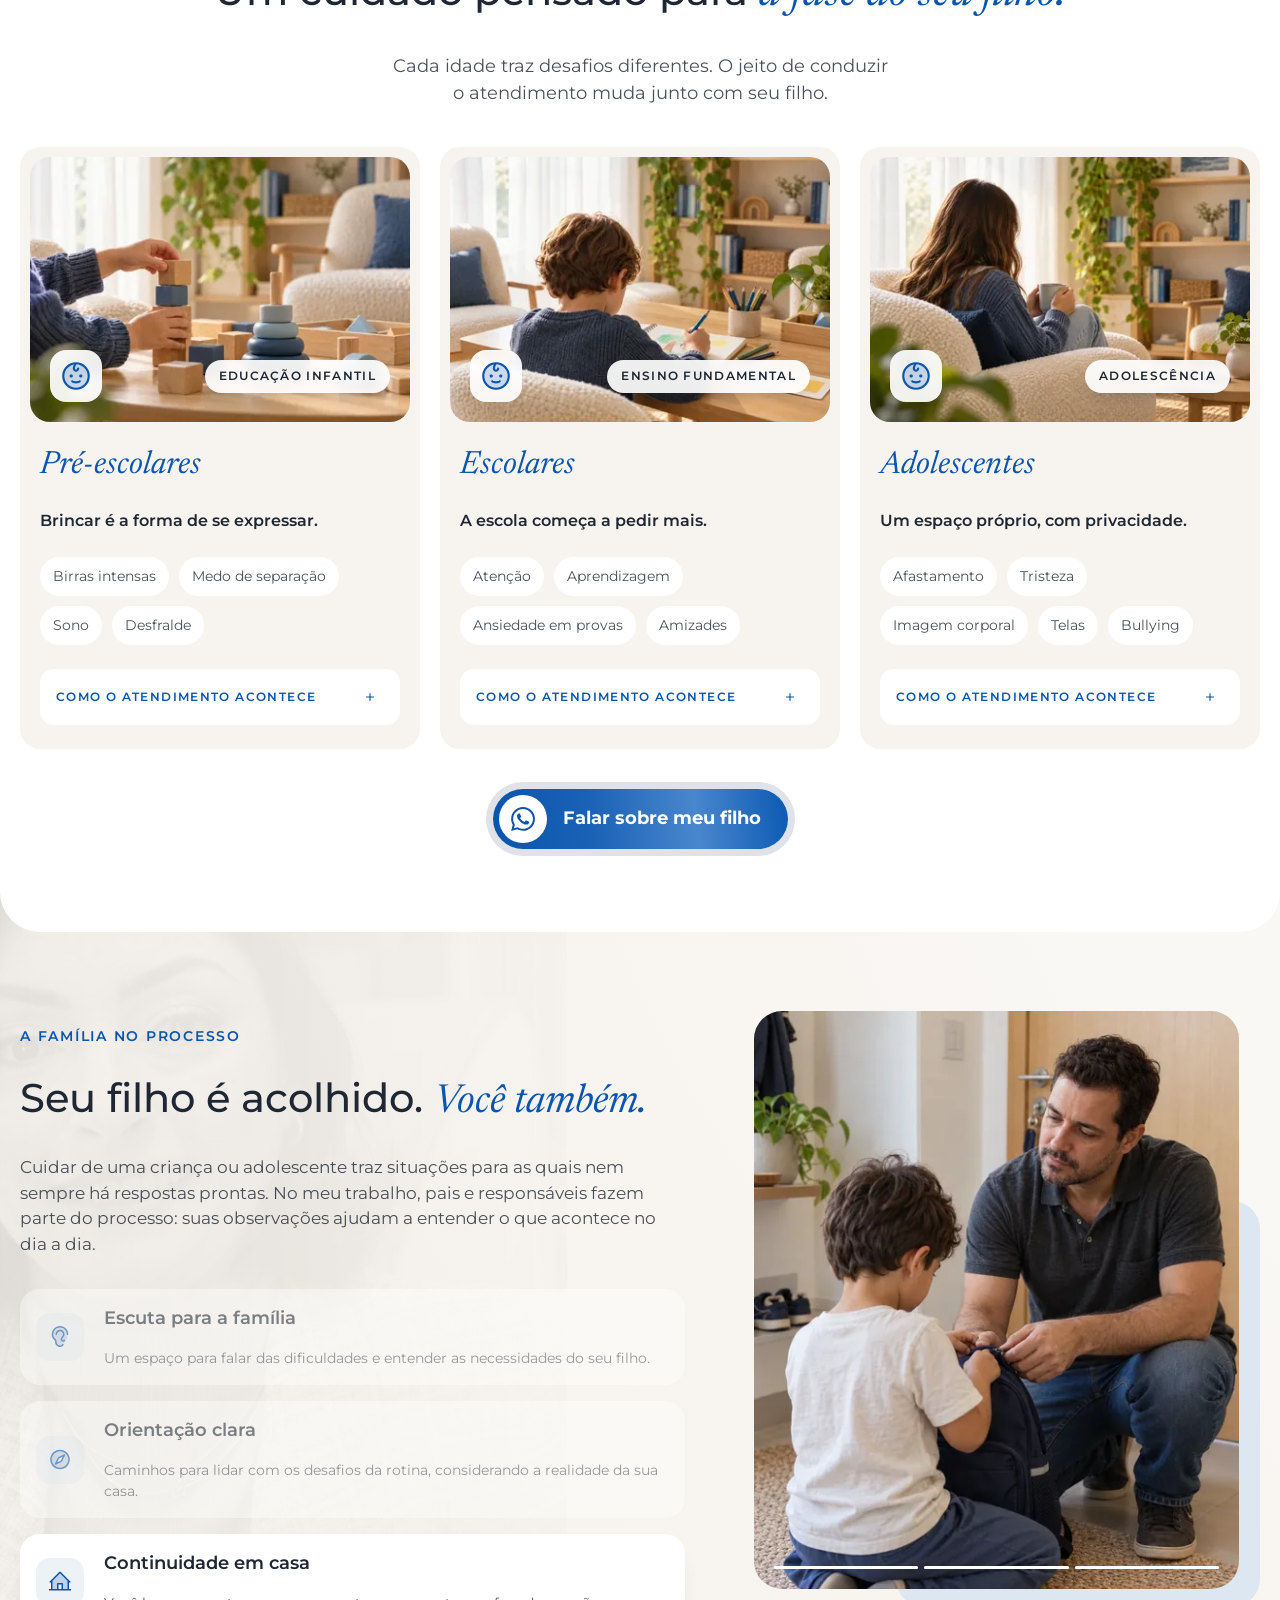
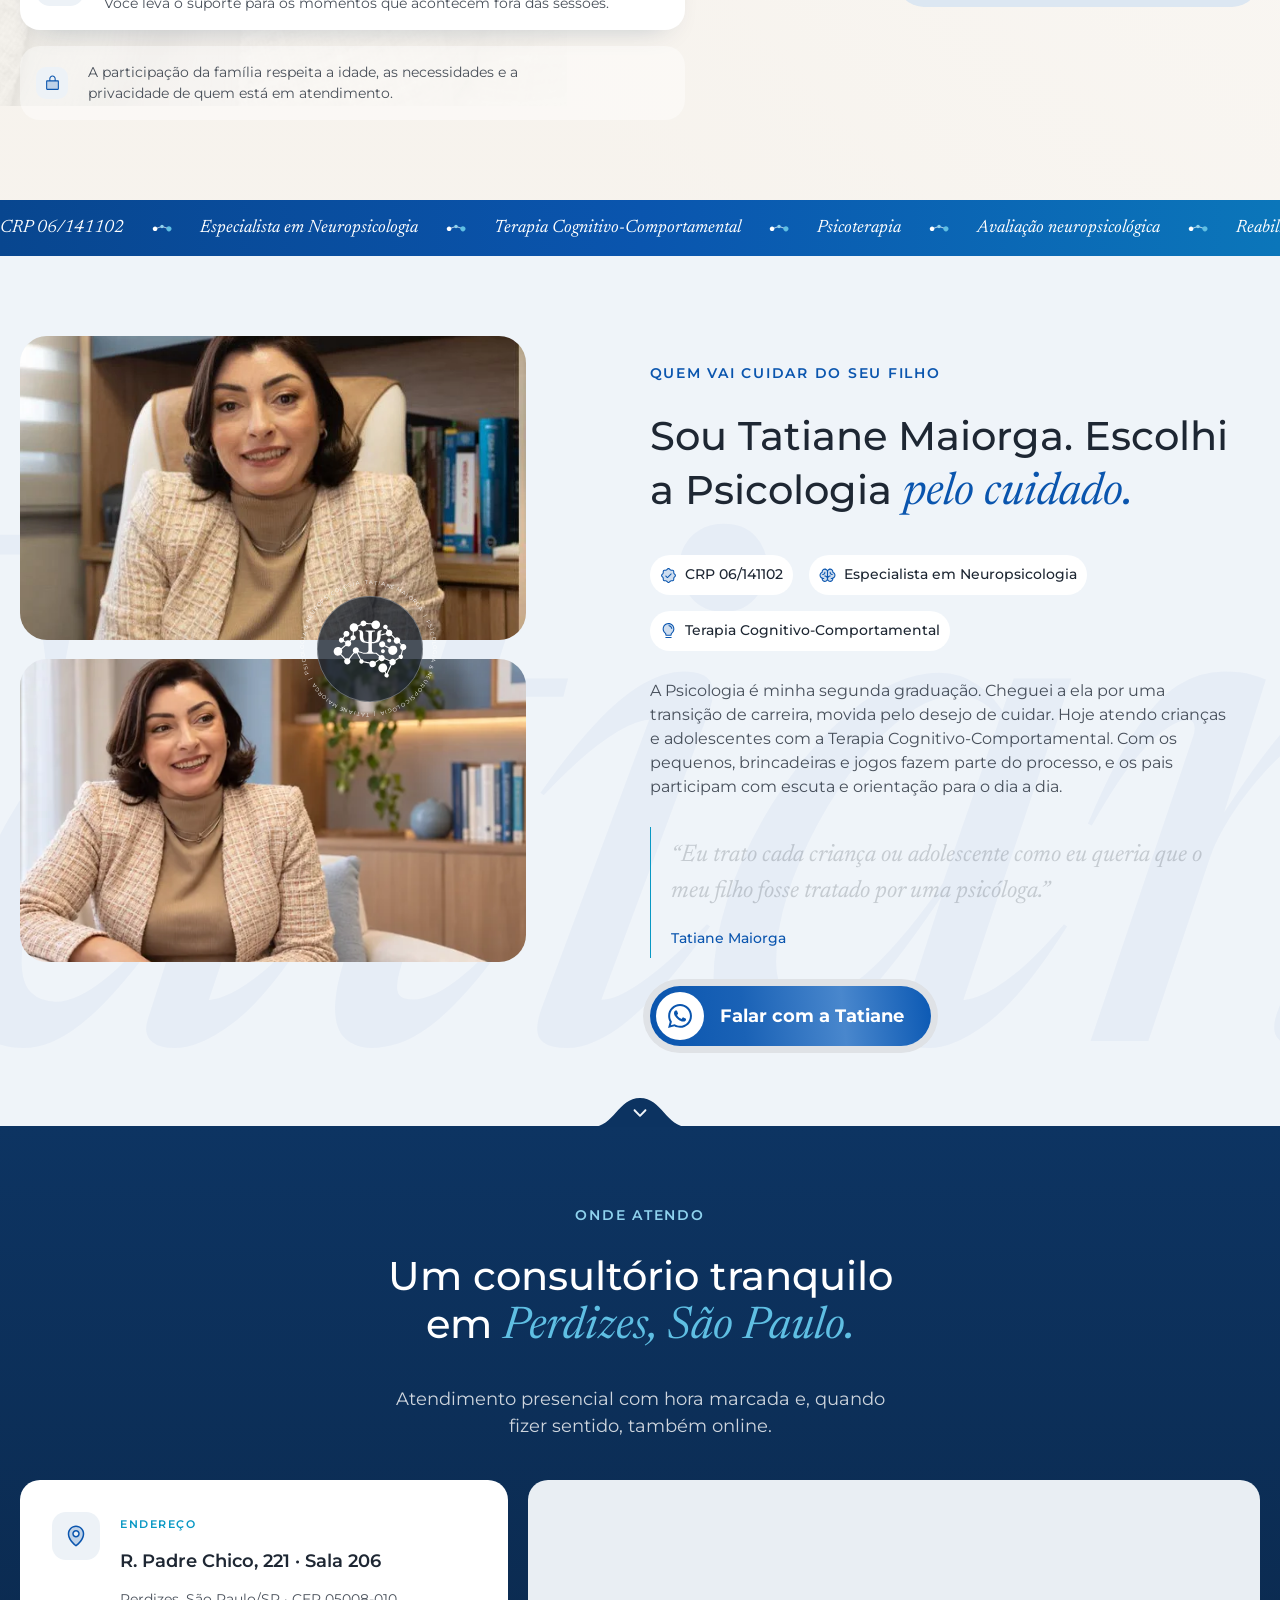
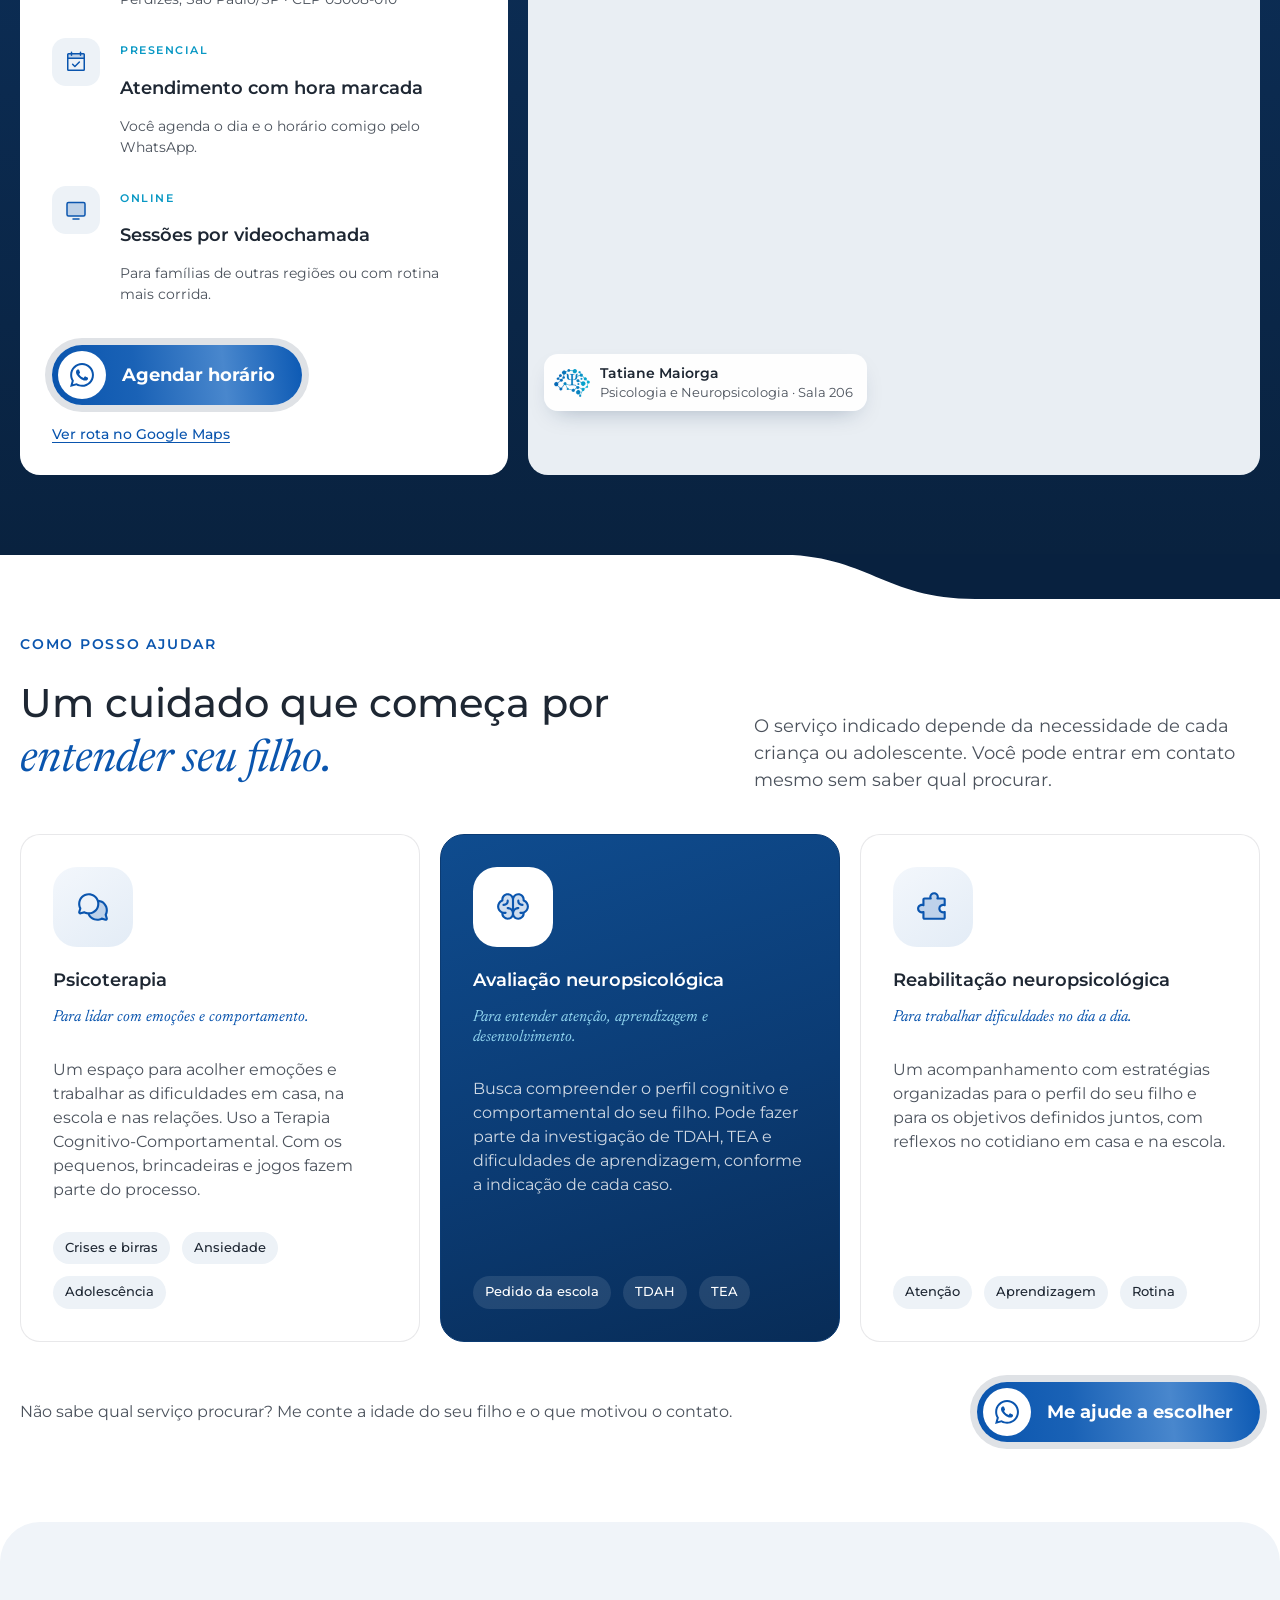
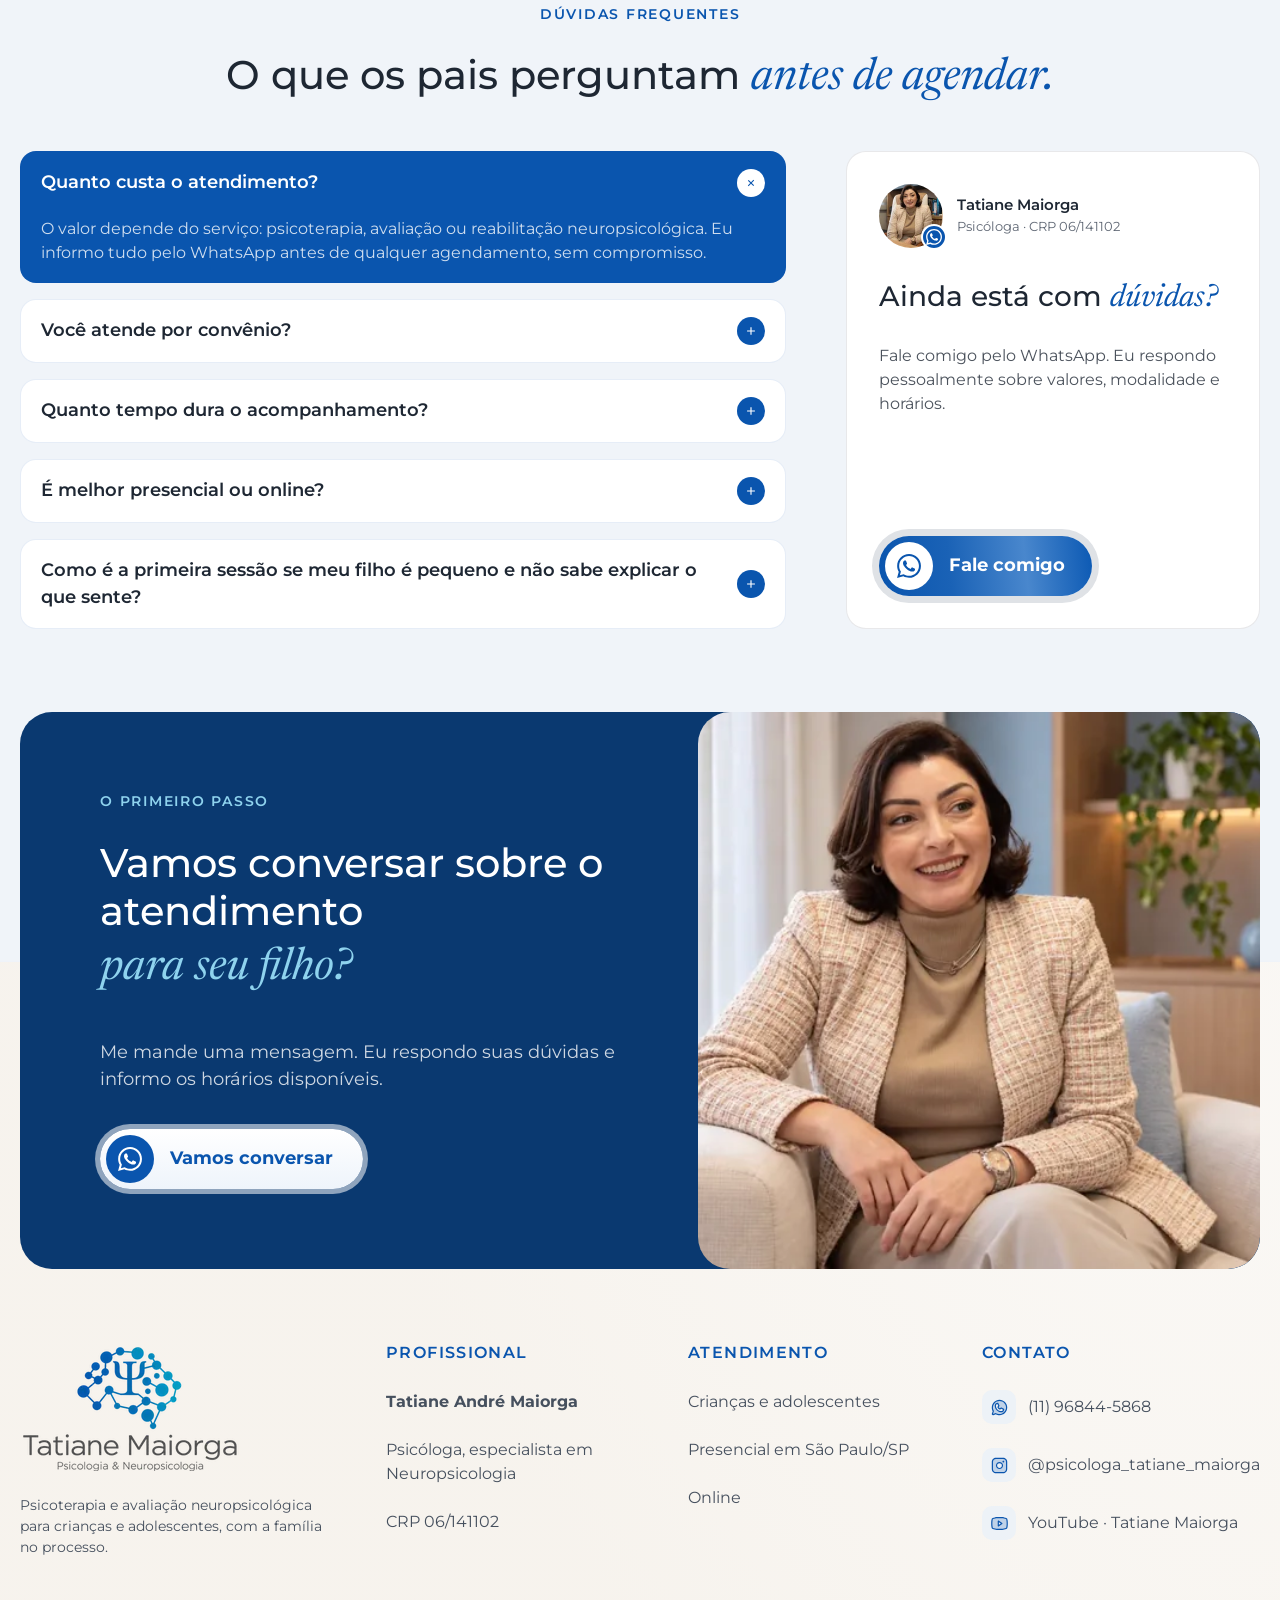
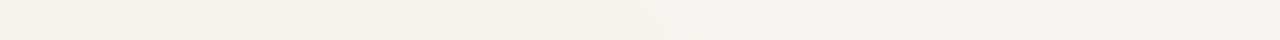
==== commit 138b7a7c: "Troca a seção de Depoimentos por "Onde atendo" (localização) A cliente não tem avaliações públicas n" ====
--- a/index.html
+++ b/index.html
@@ -620,100 +620,58 @@
       </div>
     </section>
 
-    <!-- 8. Depoimentos (carrossel contínuo: o script.js clona a lista) -->
-    <section class="depoimentos" aria-label="Depoimentos">
-      <div class="container depo-cabecalho">
-        <p class="depo-selo">
-          <img src="assets/icone-google.svg" alt="" width="20" height="20">
-          <strong>5,0</strong>
-          <img src="assets/estrelas.svg" alt="5 de 5 estrelas" width="69" height="11">
-          <span>Avaliações no Google</span>
-        </p>
-        <h2 class="titulo-secao">Quem já passou por aqui <em>conta como foi.</em></h2>
-      </div>
-
-      <div class="depo-carrossel">
-        <div class="depo-trilho">
-          <ul class="depo-lista">
-            <li class="depo-card">
-              <div class="depo-card__topo">
-                <img src="assets/google-estrelas.svg" alt="Avaliação 5 estrelas no Google" width="99" height="20">
-                <span>há 2 meses</span>
-              </div>
-              <p class="depo-card__texto">Eu tinha receio de que meu filho não quisesse voltar. Ele saiu da primeira sessão contando das brincadeiras e perguntando quando seria a próxima.</p>
-              <div class="depo-card__autor">
-                <span class="depo-card__avatar" aria-hidden="true">R</span>
+    <!-- 8. Onde atendo (localização) -->
+    <section class="local" id="onde-atendo" aria-labelledby="titulo-local">
+      <div class="container">
+        <div class="local-cabecalho">
+          <p class="eyebrow">Onde atendo</p>
+          <h2 class="titulo-secao" id="titulo-local">Um consultório tranquilo<br class="so-desktop"> em <em>Perdizes, São Paulo.</em></h2>
+          <p class="texto-secao">Atendimento presencial com hora marcada e, quando fizer sentido, também online.</p>
+        </div>
+
+        <div class="local-grade">
+          <div class="local-card">
+            <ul class="local-lista">
+              <li class="local-item">
+                <span class="local-item__icone"><img src="assets/icone-local.svg" alt=""></span>
                 <div>
-                  <p class="depo-card__nome">Renata P.</p>
-                  <p class="depo-card__origem">Avaliação no Google</p>
+                  <p class="local-item__rotulo">Endereço</p>
+                  <address class="local-item__titulo">R. Padre Chico, 221<span class="local-sep"> · </span><span class="local-linha">Sala 206</span></address>
+                  <p class="local-item__texto">Perdizes, São Paulo/SP<span class="local-sep"> · </span><span class="local-linha">CEP 05008-010</span></p>
                 </div>
-              </div>
-            </li>
-            <li class="depo-card">
-              <div class="depo-card__topo">
-                <img src="assets/google-estrelas.svg" alt="Avaliação 5 estrelas no Google" width="99" height="20">
-                <span>há 2 meses</span>
-              </div>
-              <p class="depo-card__texto">Eu tinha receio de que meu filho não quisesse voltar. Ele saiu da primeira sessão contando das brincadeiras e perguntando quando seria a próxima.</p>
-              <div class="depo-card__autor">
-                <span class="depo-card__avatar" aria-hidden="true">R</span>
+              </li>
+              <li class="local-item">
+                <span class="local-item__icone"><img src="assets/icone-calendario.svg" alt=""></span>
                 <div>
-                  <p class="depo-card__nome">Renata P.</p>
-                  <p class="depo-card__origem">Avaliação no Google</p>
+                  <p class="local-item__rotulo">Presencial</p>
+                  <h3 class="local-item__titulo">Atendimento com hora marcada</h3>
+                  <p class="local-item__texto">Você agenda o dia e o horário comigo pelo WhatsApp.</p>
                 </div>
-              </div>
-            </li>
-            <li class="depo-card">
-              <div class="depo-card__topo">
-                <img src="assets/google-estrelas.svg" alt="Avaliação 5 estrelas no Google" width="99" height="20">
-                <span>há 2 meses</span>
-              </div>
-              <p class="depo-card__texto">Eu tinha receio de que meu filho não quisesse voltar. Ele saiu da primeira sessão contando das brincadeiras e perguntando quando seria a próxima.</p>
-              <div class="depo-card__autor">
-                <span class="depo-card__avatar" aria-hidden="true">R</span>
+              </li>
+              <li class="local-item">
+                <span class="local-item__icone"><img src="assets/icone-monitor.svg" alt=""></span>
                 <div>
-                  <p class="depo-card__nome">Renata P.</p>
-                  <p class="depo-card__origem">Avaliação no Google</p>
+                  <p class="local-item__rotulo">Online</p>
+                  <h3 class="local-item__titulo">Sessões por videochamada</h3>
+                  <p class="local-item__texto">Para famílias de outras regiões ou com rotina mais corrida.</p>
                 </div>
-              </div>
-            </li>
-            <li class="depo-card">
-              <div class="depo-card__topo">
-                <img src="assets/google-estrelas.svg" alt="Avaliação 5 estrelas no Google" width="99" height="20">
-                <span>há 2 meses</span>
-              </div>
-              <p class="depo-card__texto">Eu tinha receio de que meu filho não quisesse voltar. Ele saiu da primeira sessão contando das brincadeiras e perguntando quando seria a próxima.</p>
-              <div class="depo-card__autor">
-                <span class="depo-card__avatar" aria-hidden="true">R</span>
-                <div>
-                  <p class="depo-card__nome">Renata P.</p>
-                  <p class="depo-card__origem">Avaliação no Google</p>
-                </div>
-              </div>
-            </li>
-            <li class="depo-card">
-              <div class="depo-card__topo">
-                <img src="assets/google-estrelas.svg" alt="Avaliação 5 estrelas no Google" width="99" height="20">
-                <span>há 2 meses</span>
-              </div>
-              <p class="depo-card__texto">Eu tinha receio de que meu filho não quisesse voltar. Ele saiu da primeira sessão contando das brincadeiras e perguntando quando seria a próxima.</p>
-              <div class="depo-card__autor">
-                <span class="depo-card__avatar" aria-hidden="true">R</span>
-                <div>
-                  <p class="depo-card__nome">Renata P.</p>
-                  <p class="depo-card__origem">Avaliação no Google</p>
-                </div>
-              </div>
-            </li>
-          </ul>
-        </div>
-      </div>
-
-      <div class="container depo-rodape">
-        <a data-local="depoimentos" class="btn-cta btn-cta--claro" data-tm-shine style="--tm-atraso: 1s" href="https://wa.me/5511968445868?text=Ol%C3%A1%2C%20Tatiane%21%20Vim%20pelo%20seu%20site%20e%20gostaria%20de%20tirar%20algumas%20d%C3%BAvidas%20sobre%20o%20atendimento." target="_blank" rel="noopener">
-          <span class="btn-cta__icone"><img src="assets/whatsapp-branco.svg" alt=""></span>
-          <span class="btn-cta__texto">Tirar dúvidas</span>
-        </a>
+              </li>
+            </ul>
+            <a class="btn-cta" data-local="localizacao" data-tm-shine style="--tm-atraso: 1s" href="https://wa.me/5511968445868?text=Ol%C3%A1%2C%20Tatiane%21%20Vim%20pelo%20seu%20site%20e%20gostaria%20de%20agendar%20um%20hor%C3%A1rio%20no%20consult%C3%B3rio%2C%20em%20Perdizes." target="_blank" rel="noopener">
+              <span class="btn-cta__icone"><img src="assets/whatsapp.svg" alt=""></span>
+              <span class="btn-cta__texto">Agendar horário</span>
+            </a>
+            <a class="local-rota" href="https://www.google.com/maps/dir/?api=1&amp;destination=Tatiane+Maiorga+Piscologia+e+Neuropsicologia%2C+R.+Padre+Chico%2C+221+-+Perdizes%2C+S%C3%A3o+Paulo+-+SP%2C+05008-010" target="_blank" rel="noopener">Ver rota no Google Maps</a>
+          </div>
+
+          <div class="local-mapa">
+            <iframe src="https://maps.google.com/maps?q=R.%20Padre%20Chico%2C%20221%20-%20Perdizes%2C%20S%C3%A3o%20Paulo%20-%20SP%2C%2005008-010&amp;z=16&amp;hl=pt-BR&amp;output=embed" title="Mapa do consultório: R. Padre Chico, 221, Perdizes, São Paulo" loading="lazy" referrerpolicy="no-referrer-when-downgrade"></iframe>
+            <div class="local-mapa__selo" aria-hidden="true">
+              <img src="assets/logo-simbolo-58.webp" alt="" width="36" height="28">
+              <span><strong>Tatiane Maiorga</strong> Psicologia e Neuropsicologia · Sala 206</span>
+            </div>
+          </div>
+        </div>
       </div>
     </section>
 
--- a/style.css
+++ b/style.css
@@ -1630,19 +1630,15 @@
 }
 
 /* ==========================================================================
-   8. Depoimentos
+   8. Onde atendo (localização) — mesmo fundo e divisores da antiga seção de depoimentos
    ========================================================================== */
-.depoimentos {
-  --depo-card: 413px;
-  --depo-x: 1072.5px;  /* início da lista em relação ao centro da tela (como no Figma) */
-  --depo-s: 2165px;    /* largura de uma lista: 5 × (card + 20px) */
-  --depo-duracao: 50s;
+.local {
   position: relative;
   padding: 80px 0;
   background: linear-gradient(#0d3462, #0b2a4f 55%, #09223f);
 }
 /* "abinha" com seta no topo da seção */
-.depoimentos::before {
+.local::before {
   content: "";
   position: absolute;
   left: 50%;
@@ -1650,133 +1646,129 @@
   width: 96px;
   height: 29px;
   translate: -50% 0;
-  background: url("assets/seta-depoimentos.svg") 0 0 / 100% 100% no-repeat;
-}
-
-.depo-cabecalho {
+  background: url("assets/seta-secao.svg") 0 0 / 100% 100% no-repeat;
+}
+
+.local-cabecalho {
   display: flex;
   flex-direction: column;
   align-items: center;
   text-align: center;
 }
-.depo-selo {
-  display: inline-flex;
-  align-items: center;
-  gap: 12px;
-  padding: 5px 14px;
-  border-radius: 999px;
-  background: var(--branco);
-  font-size: 14px;
-  white-space: nowrap;
-}
-.depo-selo img:first-child { width: 20px; height: 20px; }
-.depo-selo img + strong + img { width: 69.01px; height: 10.5px; }
-.depo-selo strong { font-weight: 600; line-height: 15px; text-box: trim-both cap alphabetic; }
-.depo-selo span { font-weight: 500; line-height: 13px; color: #5e6673; text-box: trim-both cap alphabetic; }
-/* padding: o itálico de 45px é mais alto que a linha de 40px (30px no Figma em vez de 28px) */
-.depoimentos .titulo-secao { margin-top: 33px; padding-top: 2px; color: var(--branco); }
-.depoimentos .titulo-secao em { font-size: 45px; color: #5fbfe3; }
-
-/* carrossel contínuo */
-.depo-carrossel {
+.local .eyebrow { color: #8fd3ee; }
+/* padding: o itálico de 45px é mais alto que a linha de 40px */
+.local .titulo-secao { padding-top: 2px; color: var(--branco); }
+.local .titulo-secao em { font-size: 45px; color: #5fbfe3; }
+.local-cabecalho .texto-secao { max-width: 506px; margin-top: 36px; color: rgba(255, 255, 255, 0.8); }
+
+.local-grade {
+  display: grid;
+  grid-template-columns: 2fr 3fr;
+  gap: 20px;
   margin-top: 40px;
-  overflow: hidden;
-}
-.depo-trilho {
-  display: flex;
-  width: max-content;
-  margin-left: calc(50% - var(--depo-x));
-}
-.depo-trilho.rolando {
-  margin-left: calc(50% - var(--depo-x) - var(--depo-s));
-  animation: depo-rolar var(--depo-duracao) linear infinite;
-}
-@keyframes depo-rolar {
-  to { translate: calc(var(--depo-s) * -1) 0; }
-}
-@media (hover: hover) {
-  .depo-trilho.rolando:hover { animation-play-state: paused; }
-}
-.depo-lista {
-  display: flex;
-  flex: none;
-  gap: 20px;
-  padding-right: 20px;
-  list-style: none;
-}
-.depo-card {
+}
+.local-card {
   display: flex;
   flex-direction: column;
-  gap: 20px;
-  flex: none;
-  width: var(--depo-card);
   padding: 32px;
   border-radius: 20px;
   background: var(--branco);
-  box-shadow: 0 1px 1px rgba(30, 39, 51, 0.04);
-}
-.depo-card__topo {
-  display: flex;
-  align-items: center;
-  justify-content: space-between;
-  height: 20px;
-}
-.depo-card__topo img { width: 99.01px; height: 20px; }
-.depo-card__topo span { font-size: 12.5px; line-height: 12.5px; color: #7a828e; }
-.depo-card__texto {
-  font-size: 16px;
-  line-height: 1.5;
-  color: #2b3440;
-  text-box: trim-both cap alphabetic;
-}
-.depo-card__autor { display: flex; align-items: center; gap: 12px; }
-.depo-card__avatar {
+}
+.local-lista {
+  display: flex;
+  flex-direction: column;
+  gap: 28px;
+  list-style: none;
+}
+.local-item { display: flex; align-items: flex-start; gap: 20px; }
+.local-item__icone {
   display: grid;
   place-items: center;
   flex: none;
-  width: 40px;
-  height: 40px;
-  border-radius: 50%;
-  background: #0b3b73;
+  width: 48px;
+  height: 48px;
+  border-radius: 14px;
+  background: var(--gelo);
+}
+.local-item__icone img { width: 24px; height: 24px; }
+.local-item__rotulo {
+  padding-top: 4px;
   font-weight: 600;
-  font-size: 15px;
-  line-height: 15px;
-  color: var(--branco);
-}
-.depo-card__nome {
+  font-size: 11px;
+  line-height: 1.5;
+  letter-spacing: 1.54px;
+  text-transform: uppercase;
+  color: var(--ciano);
+  text-box: trim-both cap alphabetic;
+}
+.local-item__titulo {
+  margin-top: 16px;
+  font-style: normal;
   font-weight: 600;
+  font-size: 18px;
+  line-height: 1.5;
+  text-box: trim-both cap alphabetic;
+}
+.local-item__texto {
+  margin-top: 14px;
   font-size: 14px;
-  line-height: 18.2px;
-  text-box: trim-both cap alphabetic;
-}
-.depo-card__origem {
-  margin-top: 10px;
+  line-height: 1.5;
+  color: var(--texto-80);
+  text-box: trim-both cap alphabetic;
+}
+.local-card .btn-cta { align-self: flex-start; margin-top: auto; }
+.local-lista { margin-bottom: 40px; } /* distância mínima até o botão, que desce para a base do card */
+.local-rota {
+  align-self: flex-start;
+  margin-top: 20px;
+  font-weight: 500;
+  font-size: 14px;
+  color: var(--azul);
+  text-decoration: underline;
+  text-underline-offset: 3px;
+}
+.local-rota:hover { color: var(--texto); }
+
+.local-mapa {
+  position: relative;
+  min-height: 460px;
+  overflow: hidden;
+  border-radius: 20px;
+  background: #e9eef3;
+}
+.local-mapa iframe { position: absolute; inset: 0; width: 100%; height: 100%; border: 0; }
+/* selinho com o nome (acima do seletor de satélite, sem cobrir o logo e os créditos do Google) */
+.local-mapa__selo {
+  position: absolute;
+  left: 16px;
+  bottom: 64px;
+  display: flex;
+  align-items: center;
+  gap: 10px;
+  max-width: calc(100% - 32px);
+  padding: 10px 14px 10px 10px;
+  border-radius: 14px;
+  background: rgba(255, 255, 255, 0.95);
+  box-shadow: 0 10px 24px -12px rgba(11, 42, 79, 0.35);
   font-size: 12.5px;
-  line-height: 16.25px;
-  color: #5e6673;
-  text-box: trim-both cap alphabetic;
-}
-
-.depo-rodape { display: flex; justify-content: center; margin-top: 40px; }
+  line-height: 1.4;
+  color: var(--texto-80);
+  pointer-events: none;
+}
+.local-mapa__selo img { flex: none; width: 36px; height: 28px; }
+.local-mapa__selo strong { display: block; font-weight: 600; font-size: 14px; color: var(--texto); }
 
 @media (max-width: 1023px) {
-  .depoimentos {
-    --depo-card: 294px;
-    --depo-x: 775.5px;
-    --depo-s: 1570px;
-    --depo-duracao: 36s;
-    padding: 60px 0;
-  }
-  .depoimentos .titulo-secao { padding-top: 0; }
-  .depoimentos .titulo-secao em { font-size: calc(36em / 28); line-height: 1.5; }
-  .depo-carrossel { margin-top: 36px; }
-  .depo-card { padding: 24px 20px; }
-  .depo-rodape { margin-top: 36px; }
-}
-@media (prefers-reduced-motion: reduce) {
-  /* sem animação: o carrossel vira uma faixa com rolagem manual */
-  .depo-carrossel { overflow-x: auto; }
-  .depo-trilho.rolando { animation: none; }
+  .local { padding: 60px 0; }
+  .local .titulo-secao { padding-top: 0; }
+  .local-grade { grid-template-columns: 1fr; margin-top: 36px; }
+  .local .titulo-secao { text-wrap: balance; } /* sem "em" sozinho numa linha */
+  .local-card { padding: 28px 20px; }
+  .local-item__titulo { font-size: 16px; text-wrap: balance; } /* padrão mobile do Figma para títulos de item */
+  /* endereço em duas linhas no celular, sem número ou CEP pulando sozinho */
+  .local-sep { display: none; }
+  .local-linha { display: block; }
+  .local-mapa { min-height: 340px; }
 }
 
 /* ==========================================================================
@@ -1787,7 +1779,7 @@
   padding: 80px 0;
   background: var(--branco);
 }
-/* curva escura que continua o fundo dos Depoimentos (vetor do Figma girado 180°) */
+/* curva escura que continua o fundo da seção "Onde atendo" (vetor do Figma girado 180°) */
 .servicos::before {
   content: "";
   position: absolute;
@@ -2242,9 +2234,6 @@
   .rodape-lista { gap: 20px; }
 }
 
-@media (max-width: 360px) {
-  .depo-selo { gap: 8px; }
-}
 
 /* ==========================================================================
    Versão escura (index-dark.html, <html class="escuro">): só o hero muda
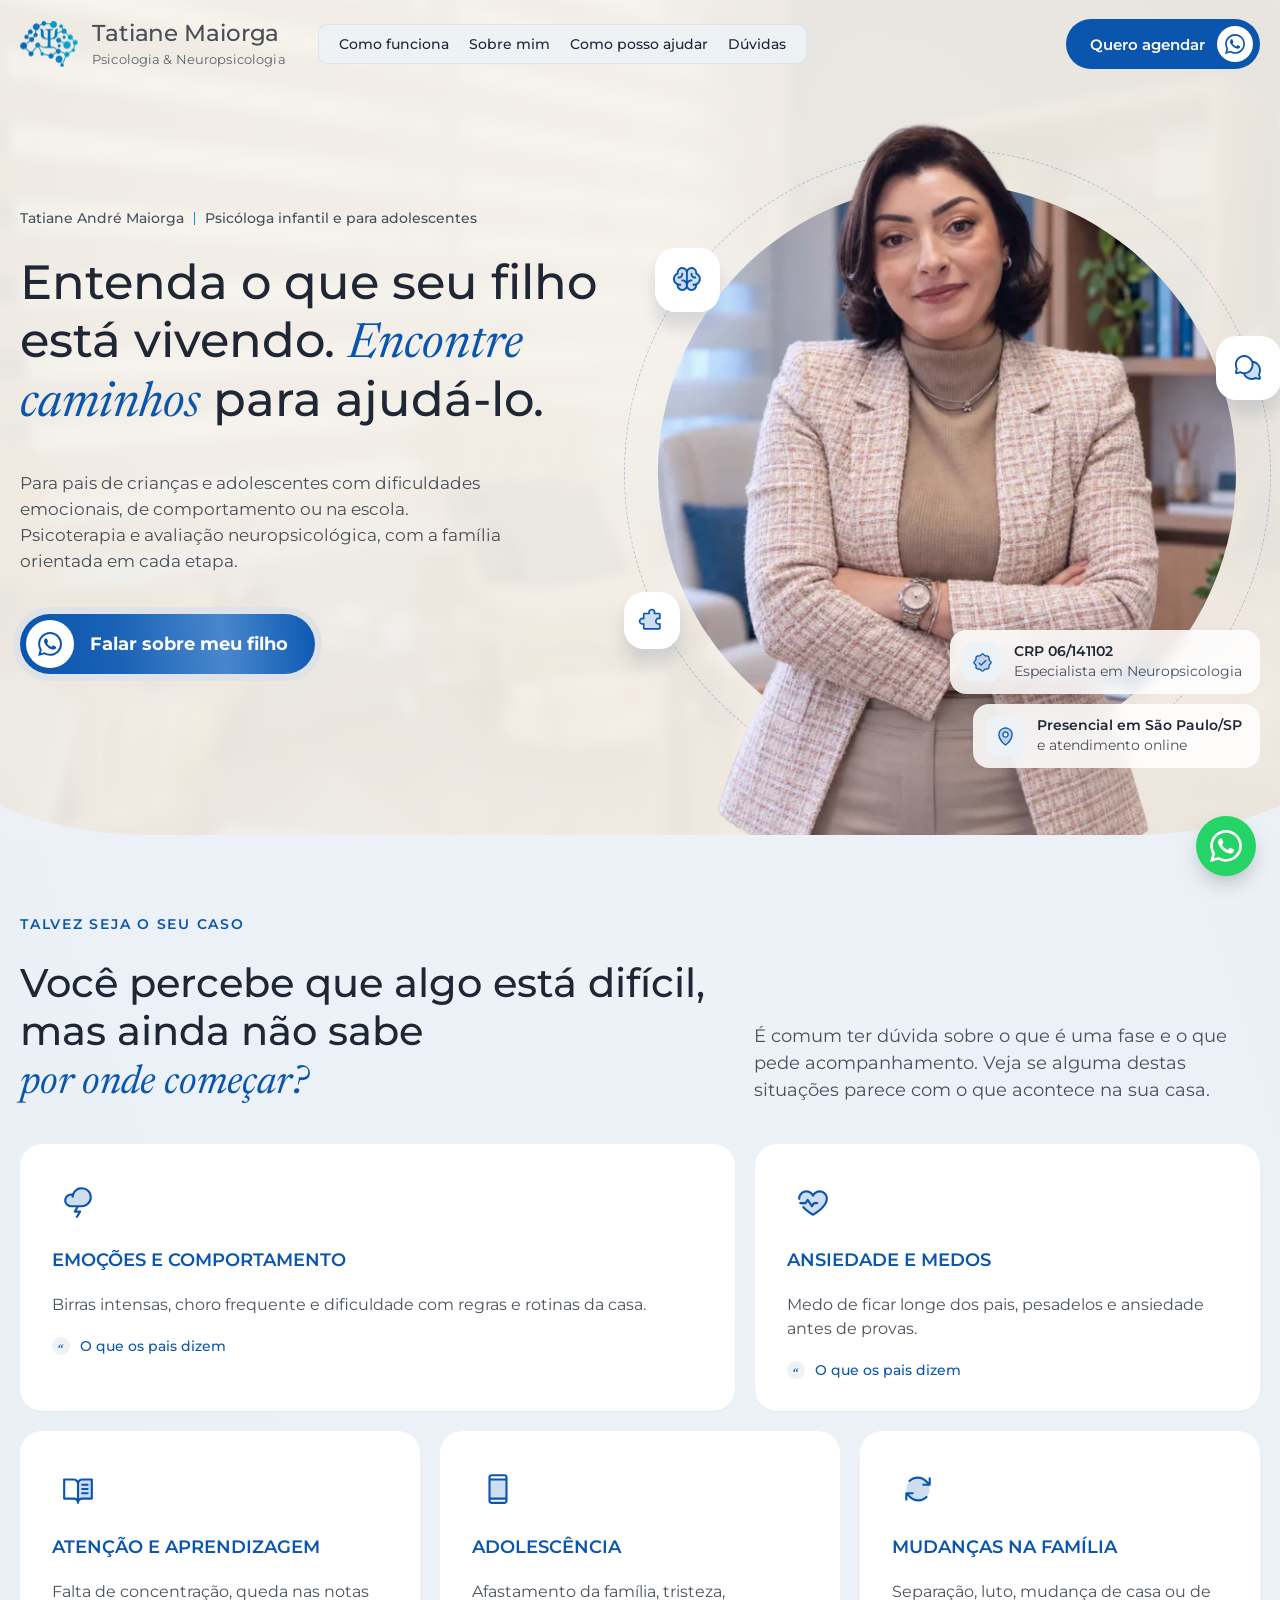
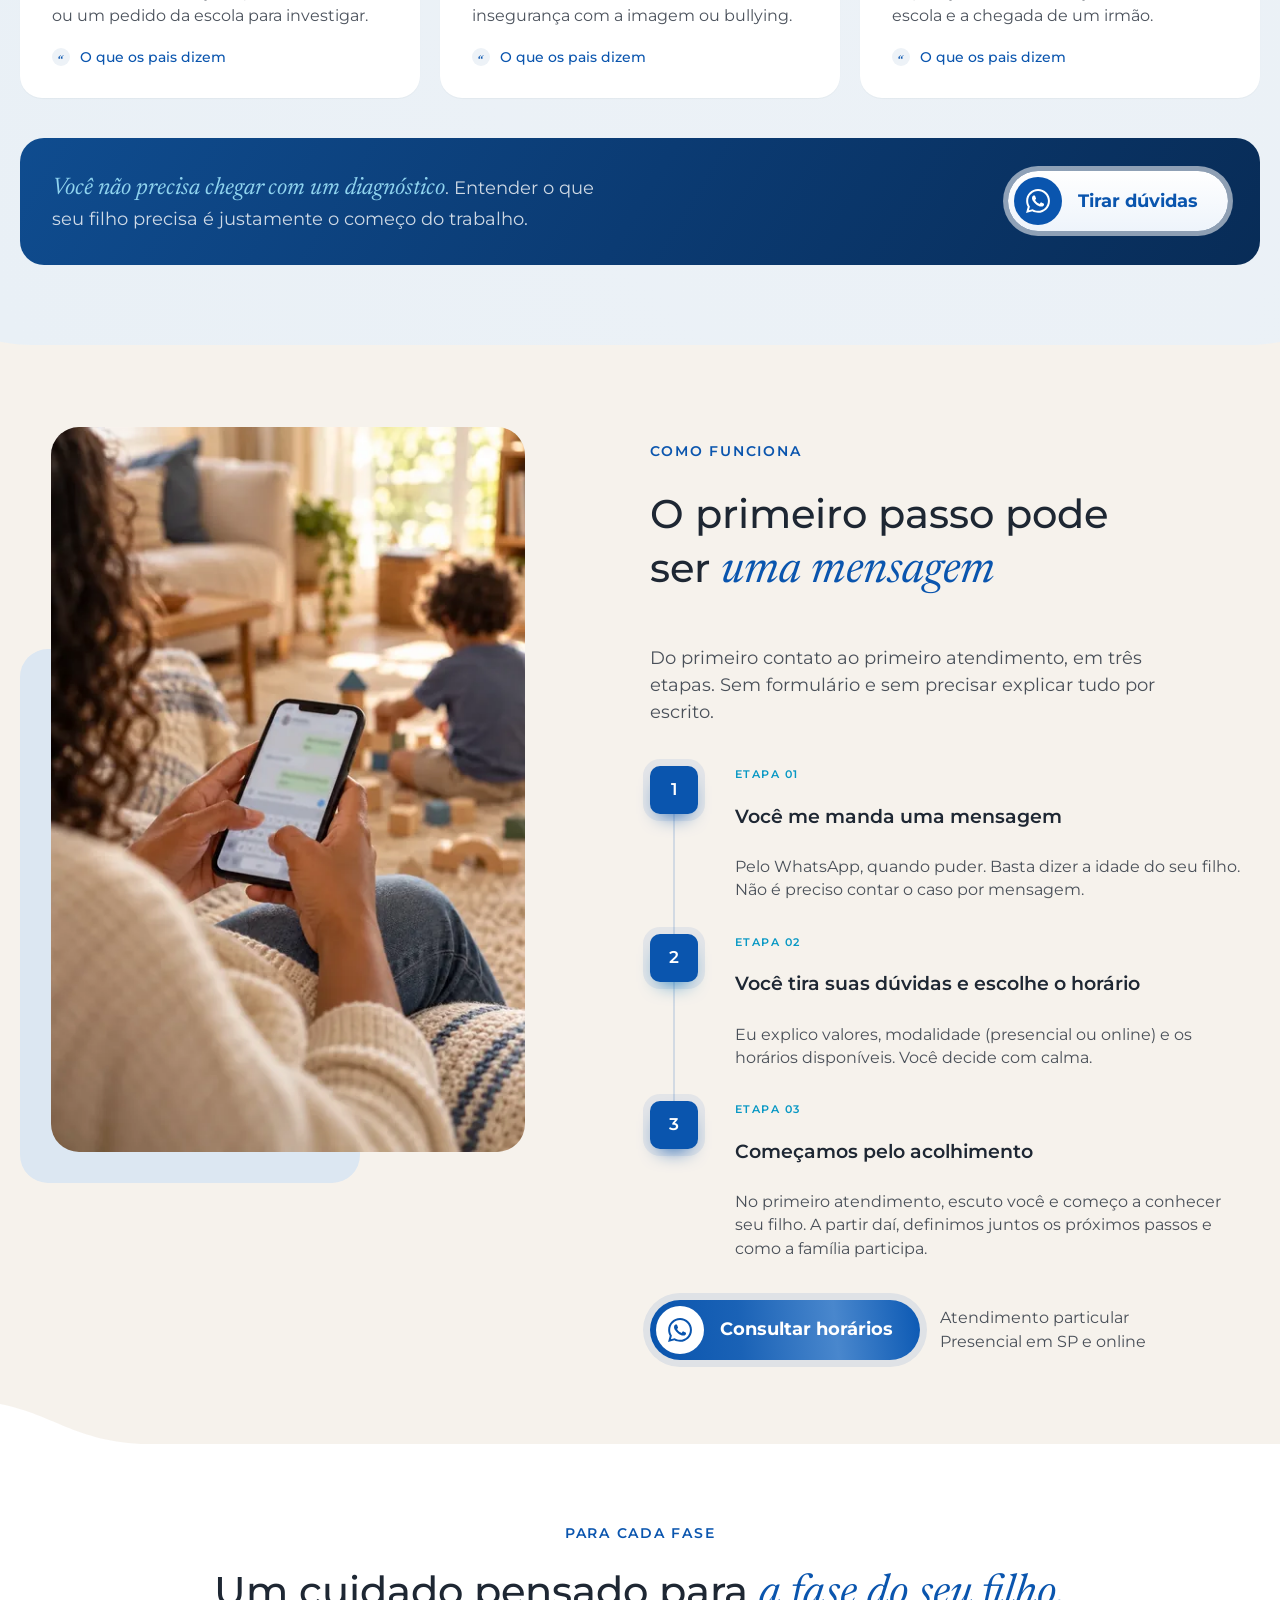
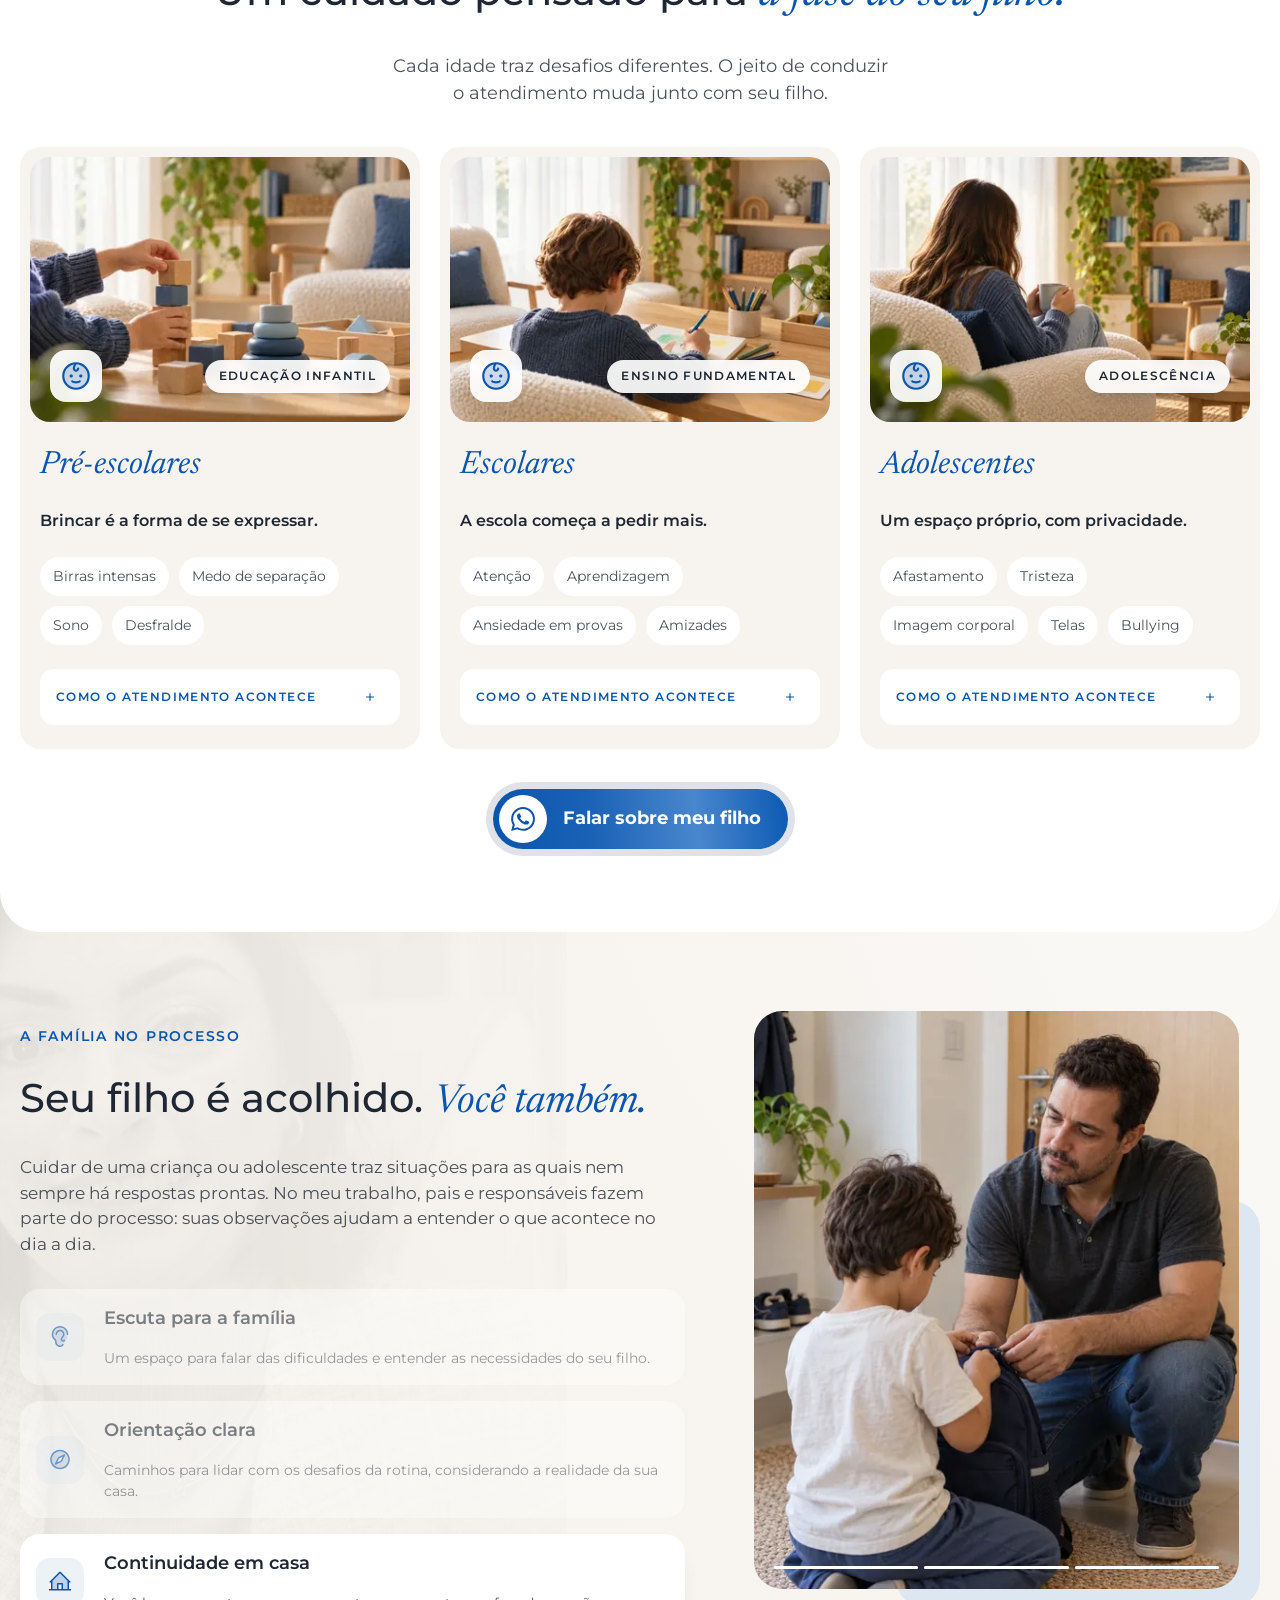
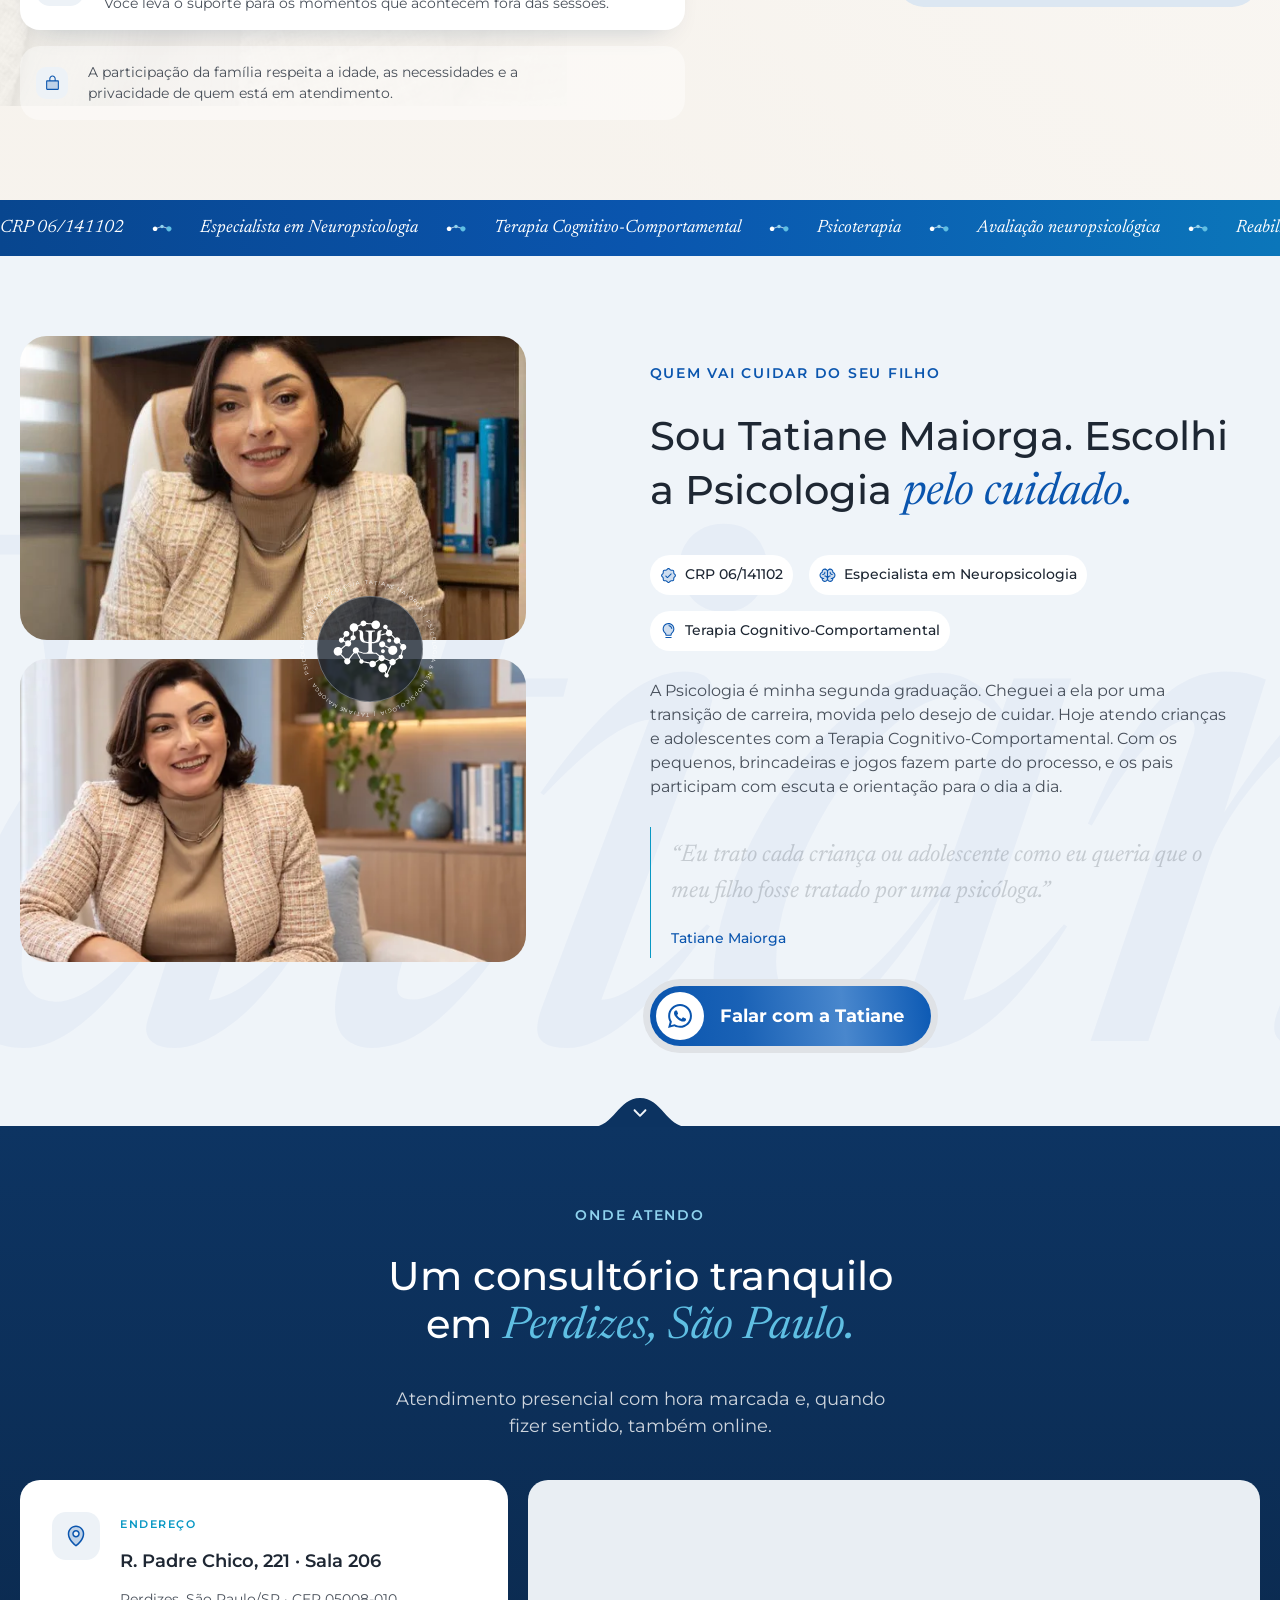
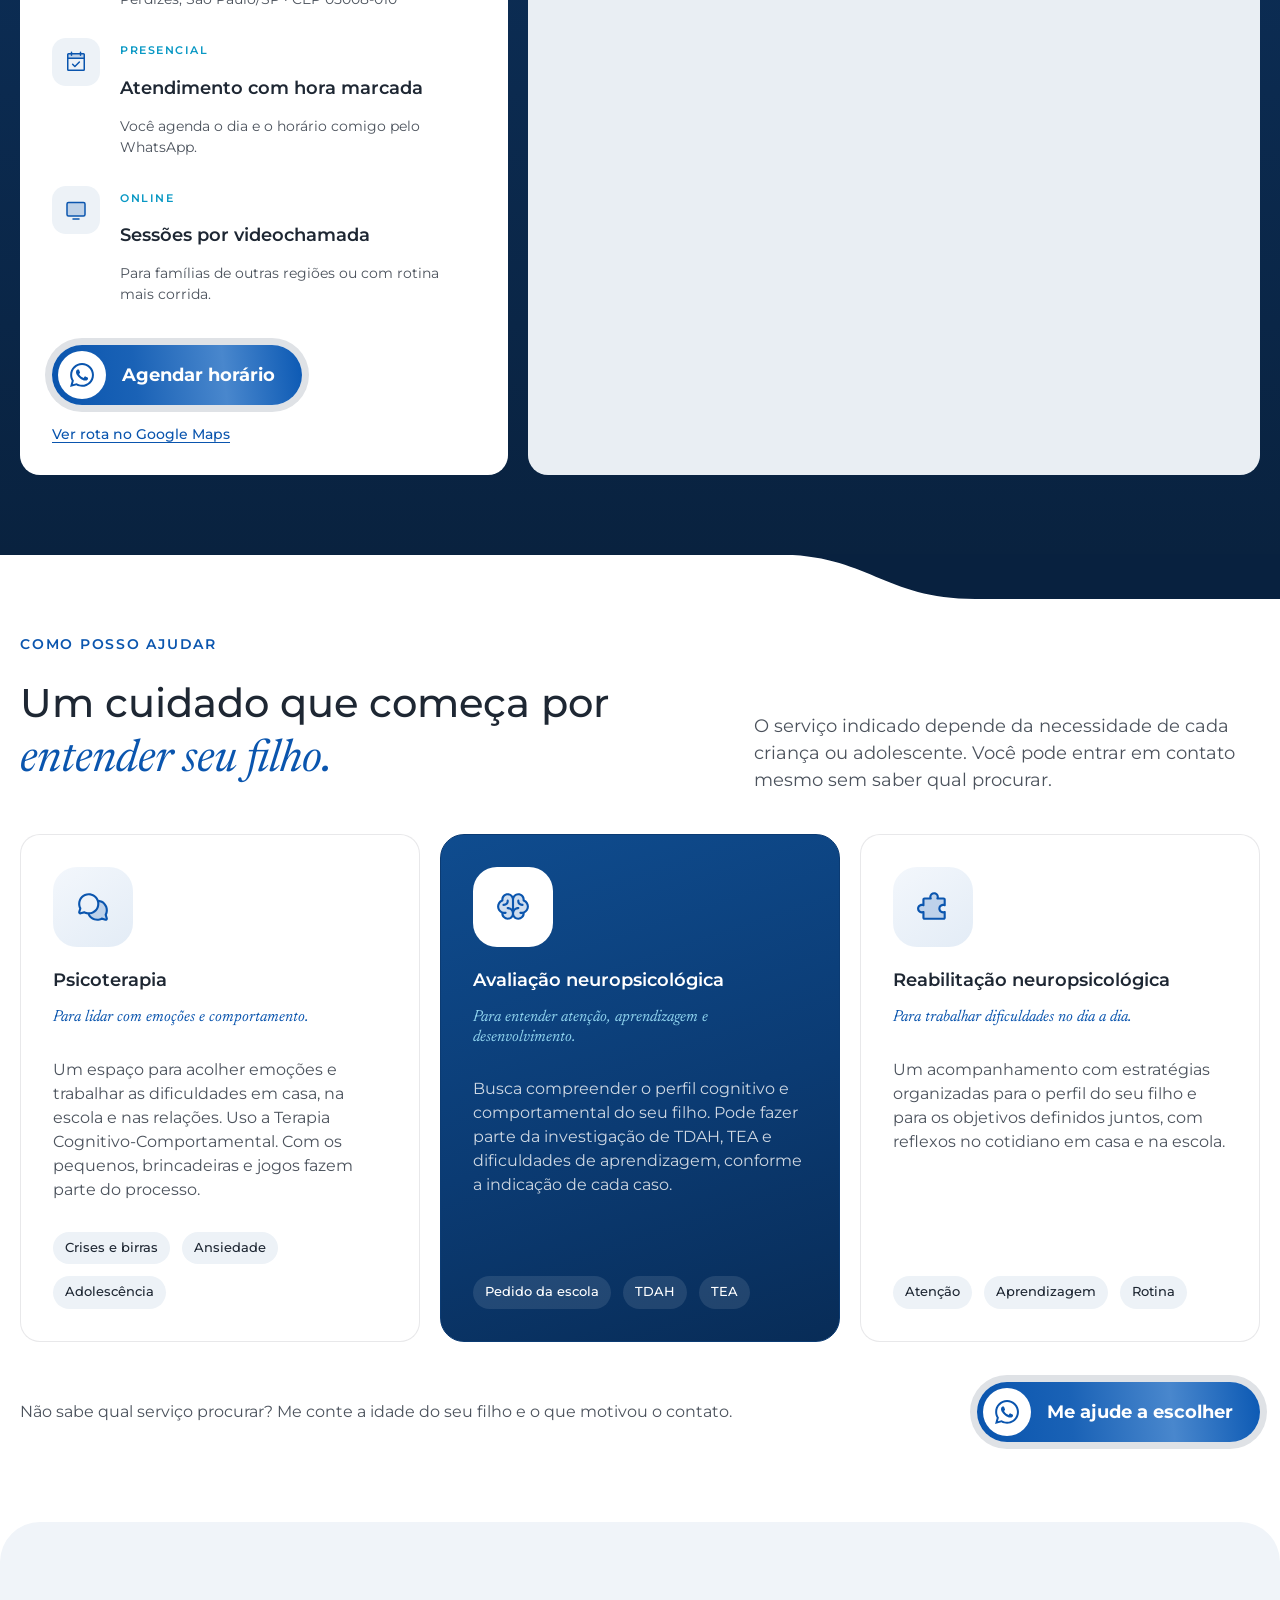
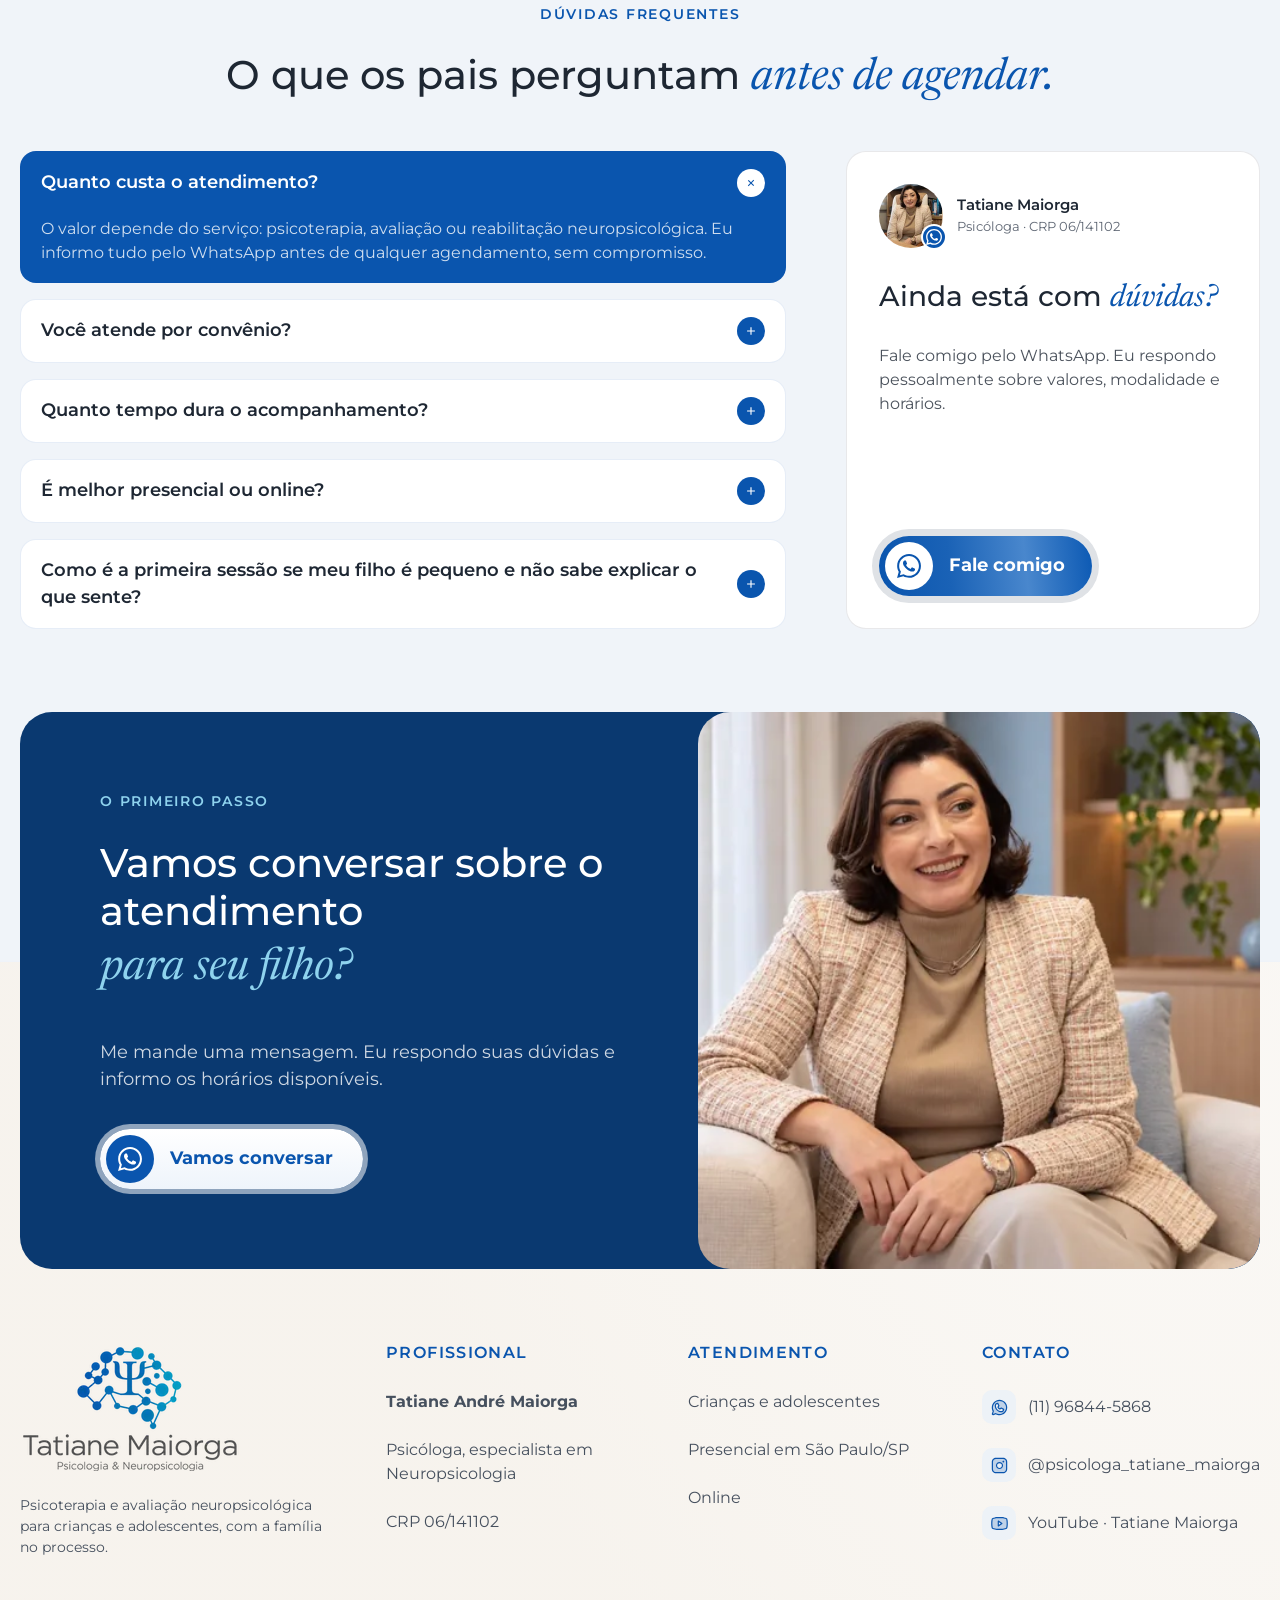
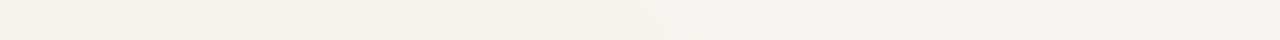
==== commit e4a63ce4: "Remove o selo sobre o mapa e o link abre a ficha no Google Maps Co-Authored-By: Claude Opus 5.5 <nor" ====
--- a/index.html
+++ b/index.html
@@ -92,7 +92,8 @@
           }
         ],
         "sameAs": [
-          "https://www.instagram.com/psicologa_tatiane_maiorga/"
+          "https://www.instagram.com/psicologa_tatiane_maiorga/",
+          "https://maps.google.com/?cid=3370122279599488494"
         ],
         "founder": {
           "@id": "https://tatianemaiorga.vercel.app/#tatiane"
@@ -126,7 +127,13 @@
               }
             }
           ]
-        }
+        },
+        "geo": {
+          "@type": "GeoCoordinates",
+          "latitude": -23.5304259,
+          "longitude": -46.6818989
+        },
+        "hasMap": "https://maps.google.com/?cid=3370122279599488494"
       },
       {
         "@type": "Person",
@@ -661,15 +668,11 @@
               <span class="btn-cta__icone"><img src="assets/whatsapp.svg" alt=""></span>
               <span class="btn-cta__texto">Agendar horário</span>
             </a>
-            <a class="local-rota" href="https://www.google.com/maps/dir/?api=1&amp;destination=Tatiane+Maiorga+Piscologia+e+Neuropsicologia%2C+R.+Padre+Chico%2C+221+-+Perdizes%2C+S%C3%A3o+Paulo+-+SP%2C+05008-010" target="_blank" rel="noopener">Ver rota no Google Maps</a>
+            <a class="local-rota" href="https://maps.google.com/?cid=3370122279599488494" target="_blank" rel="noopener">Ver rota no Google Maps</a>
           </div>
 
           <div class="local-mapa">
-            <iframe src="https://maps.google.com/maps?q=R.%20Padre%20Chico%2C%20221%20-%20Perdizes%2C%20S%C3%A3o%20Paulo%20-%20SP%2C%2005008-010&amp;z=16&amp;hl=pt-BR&amp;output=embed" title="Mapa do consultório: R. Padre Chico, 221, Perdizes, São Paulo" loading="lazy" referrerpolicy="no-referrer-when-downgrade"></iframe>
-            <div class="local-mapa__selo" aria-hidden="true">
-              <img src="assets/logo-simbolo-58.webp" alt="" width="36" height="28">
-              <span><strong>Tatiane Maiorga</strong> Psicologia e Neuropsicologia · Sala 206</span>
-            </div>
+            <iframe src="https://www.google.com/maps/embed?pb=!1m18!1m12!1m3!1d1828.7!2d-46.6818989!3d-23.5304259!2m3!1f0!2f0!3f0!3m2!1i1024!2i768!4f13.1!3m3!1m2!1s0x94ce57366da62259%3A0x2ec5145b8d283dee!2sTatiane%20Maiorga%20Piscologia%20e%20Neuropsicologia!5e0!3m2!1spt-BR!2sbr!4v1791480000000!5m2!1spt-BR!2sbr" title="Mapa do consultório: R. Padre Chico, 221, Perdizes, São Paulo" loading="lazy" referrerpolicy="no-referrer-when-downgrade"></iframe>
           </div>
         </div>
       </div>
--- a/style.css
+++ b/style.css
@@ -217,6 +217,9 @@
   height: 79px;
   translate: -50% 0;
   background: url("assets/onda-hero.svg") 0 0 / 100% 100% no-repeat;
+  /* telas mais largas que a onda (ultra-wide, zoom reduzido): a ponta cheia continua até a borda
+     com a mesma cor; a curva fica no mesmo lugar do Figma (sombra sobrepõe 1px para não criar linha) */
+  box-shadow: -4616.72px 0 0 #ebf1f6, 4616.72px 0 0 #ebf1f6;
   pointer-events: none;
 }
 
@@ -476,6 +479,7 @@
     width: 1827.62px;
     height: 33px;
     background-image: url("assets/onda-hero-mobile.svg");
+    box-shadow: none;
   }
 
   .cabecalho { padding-top: 17px; }
@@ -568,6 +572,7 @@
   height: 45px;
   translate: -50% 0;
   background: url("assets/onda-dores.svg") 0 0 / 100% 100% no-repeat;
+  box-shadow: -3266.5px 0 0 #f6f2ec, 3266.5px 0 0 #f6f2ec; /* ver nota da onda do hero */
   pointer-events: none;
 }
 
@@ -746,6 +751,7 @@
   width: 2426.5px;
   height: 45px;
   background: url("assets/onda-como-funciona.svg") 0 0 / 100% 100% no-repeat;
+  box-shadow: -2425.5px 0 0 var(--branco); /* ver nota da onda do hero */
   pointer-events: none;
 }
 .como-funciona .container {
@@ -1737,26 +1743,6 @@
   background: #e9eef3;
 }
 .local-mapa iframe { position: absolute; inset: 0; width: 100%; height: 100%; border: 0; }
-/* selinho com o nome (acima do seletor de satélite, sem cobrir o logo e os créditos do Google) */
-.local-mapa__selo {
-  position: absolute;
-  left: 16px;
-  bottom: 64px;
-  display: flex;
-  align-items: center;
-  gap: 10px;
-  max-width: calc(100% - 32px);
-  padding: 10px 14px 10px 10px;
-  border-radius: 14px;
-  background: rgba(255, 255, 255, 0.95);
-  box-shadow: 0 10px 24px -12px rgba(11, 42, 79, 0.35);
-  font-size: 12.5px;
-  line-height: 1.4;
-  color: var(--texto-80);
-  pointer-events: none;
-}
-.local-mapa__selo img { flex: none; width: 36px; height: 28px; }
-.local-mapa__selo strong { display: block; font-weight: 600; font-size: 14px; color: var(--texto); }
 
 @media (max-width: 1023px) {
   .local { padding: 60px 0; }
@@ -1789,6 +1775,7 @@
   height: 45px;
   rotate: 180deg;
   background: url("assets/onda-servicos.svg") 0 0 / 100% 100% no-repeat;
+  box-shadow: -2425.5px 0 0 #08213f; /* girada 180°: estende a ponta escura da direita (ver nota da onda do hero) */
   pointer-events: none;
 }
 .servicos .container { position: relative; }
@@ -2091,6 +2078,9 @@
   --faq-resto: 249px; /* o fundo azul-claro da FAQ continua por trás do topo do card */
   background:
     url("assets/onda-cta.svg") 50% var(--faq-resto) / 3355.5px 45px no-repeat,
+    /* telas mais largas que a onda: as pontas azul-claras continuam até as bordas */
+    linear-gradient(#f0f4f9, #f0f4f9) left var(--faq-resto) / max(0px, 50% - 1676.75px) 45px no-repeat,
+    linear-gradient(#f0f4f9, #f0f4f9) right var(--faq-resto) / max(0px, 50% - 1676.75px) 45px no-repeat,
     linear-gradient(#f0f4f9, #f0f4f9) 0 0 / 100% calc(var(--faq-resto) + 1px) no-repeat, /* +1px por baixo da onda */
     url("data:image/svg+xml;utf8,<svg viewBox='0 0 1920 563' xmlns='http://www.w3.org/2000/svg' preserveAspectRatio='none'><rect width='100%' height='100%' fill='url(%23g)'/><defs><radialGradient id='g' gradientUnits='userSpaceOnUse' cx='0' cy='0' r='10' gradientTransform='matrix(-70.25 52.154 -119.31 -85.028 1662.5 41.461)'><stop stop-color='rgba(246,242,236,0.5)'/><stop offset='1' stop-color='rgba(246,242,236,0.92549)'/></radialGradient></defs></svg>") 0 var(--faq-resto) / 100% calc(100% - var(--faq-resto)) no-repeat,
     var(--branco);
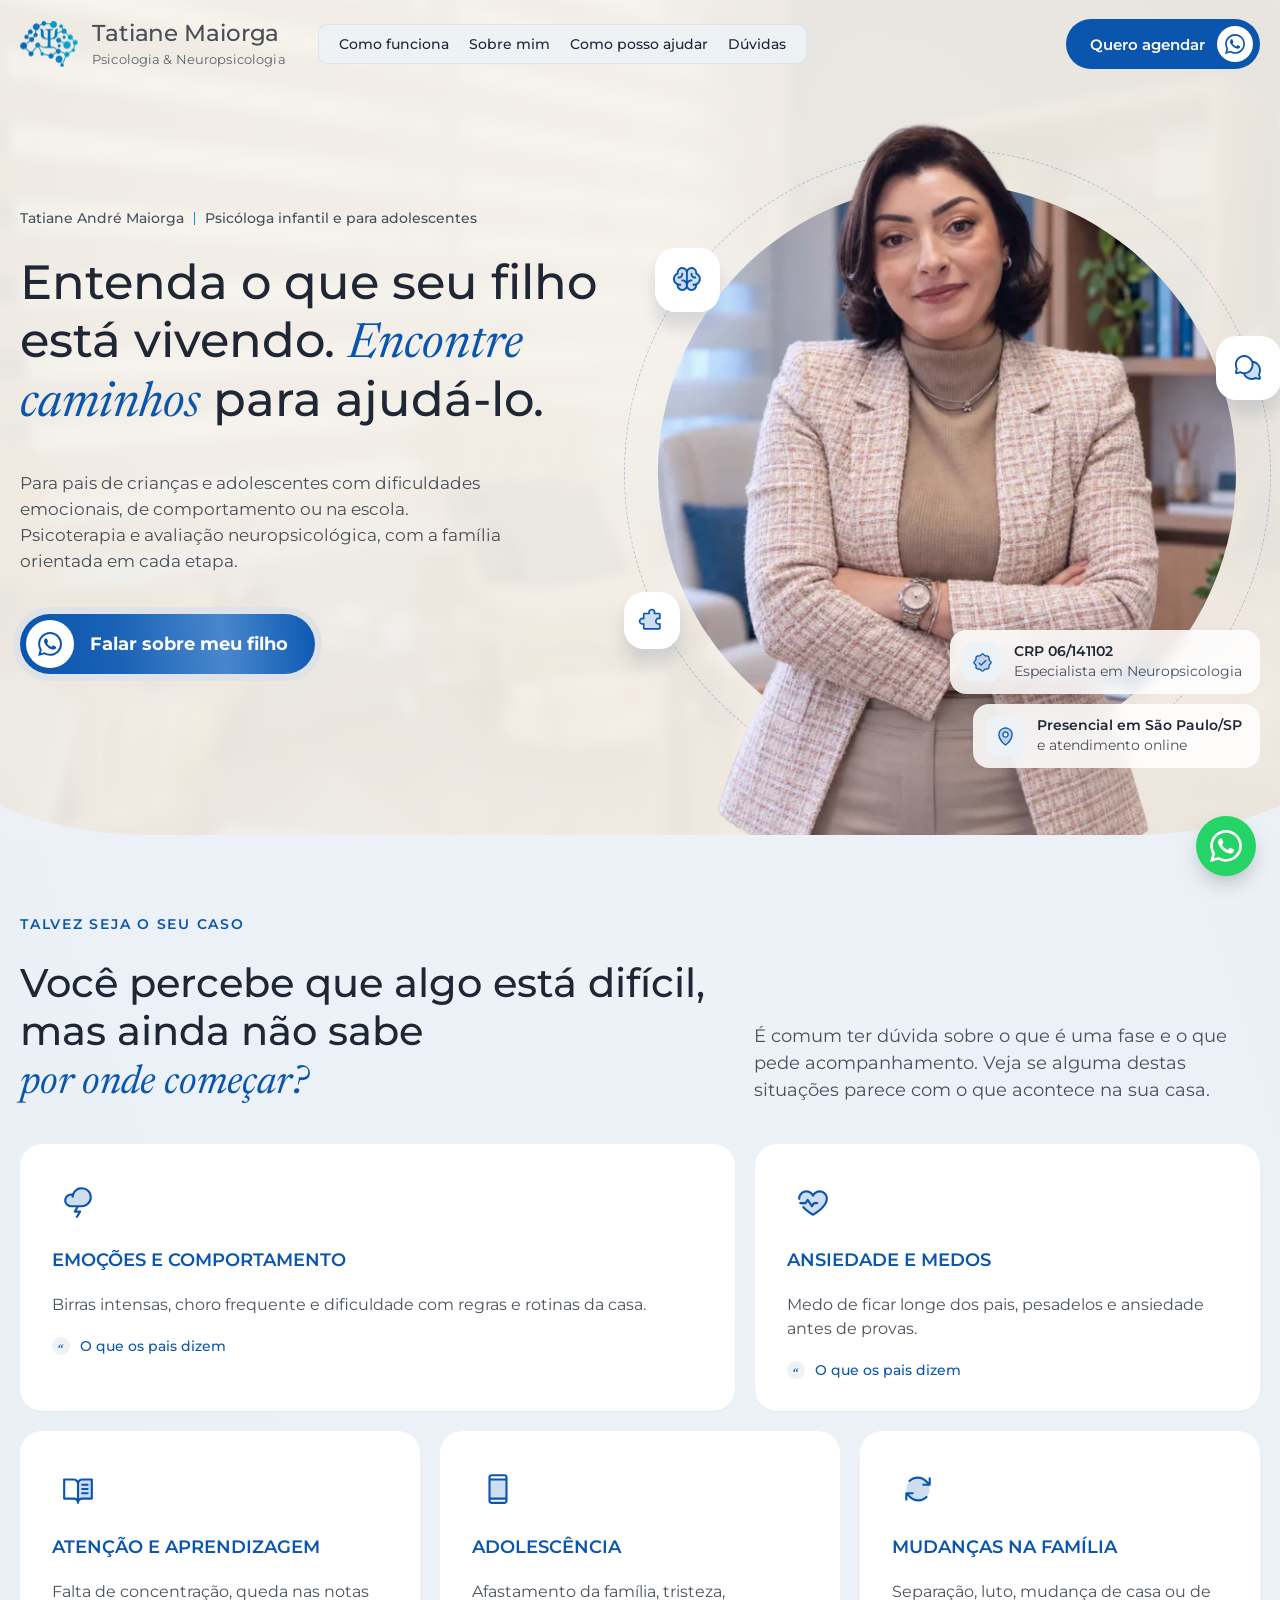
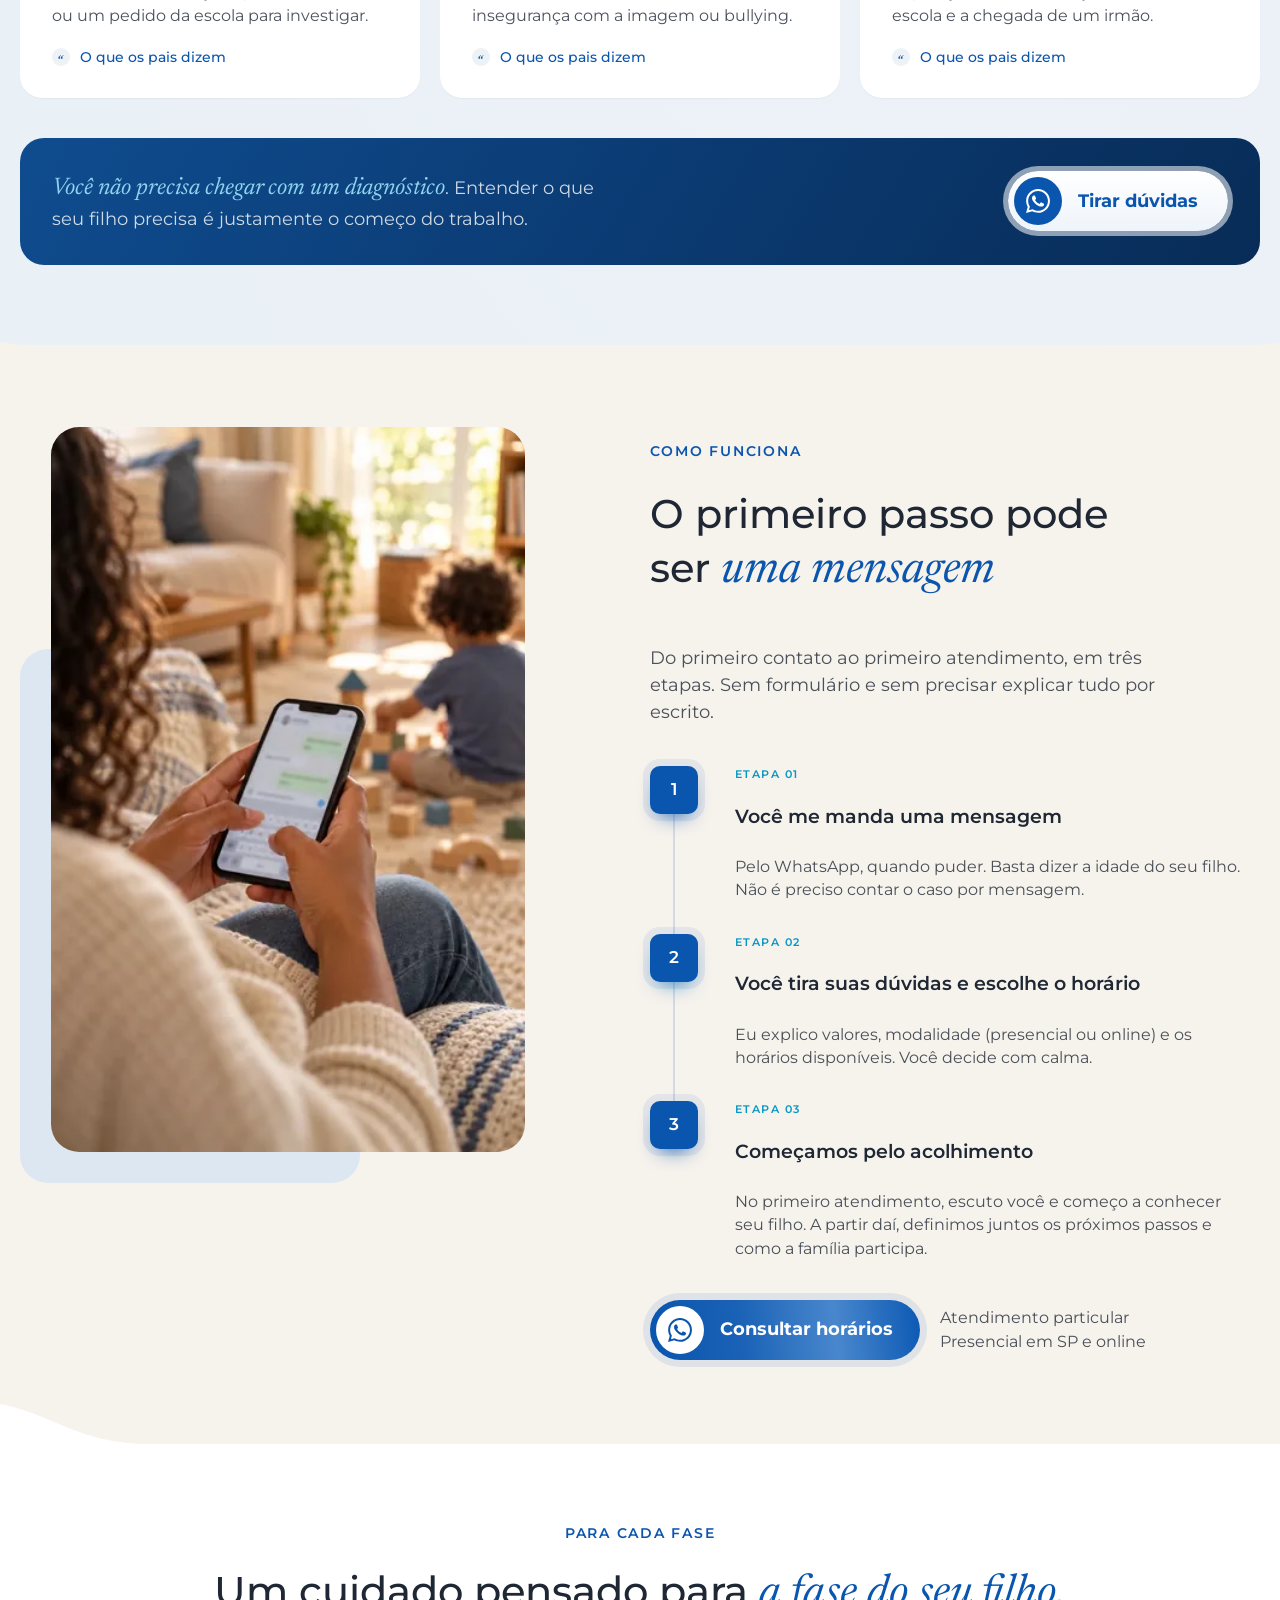
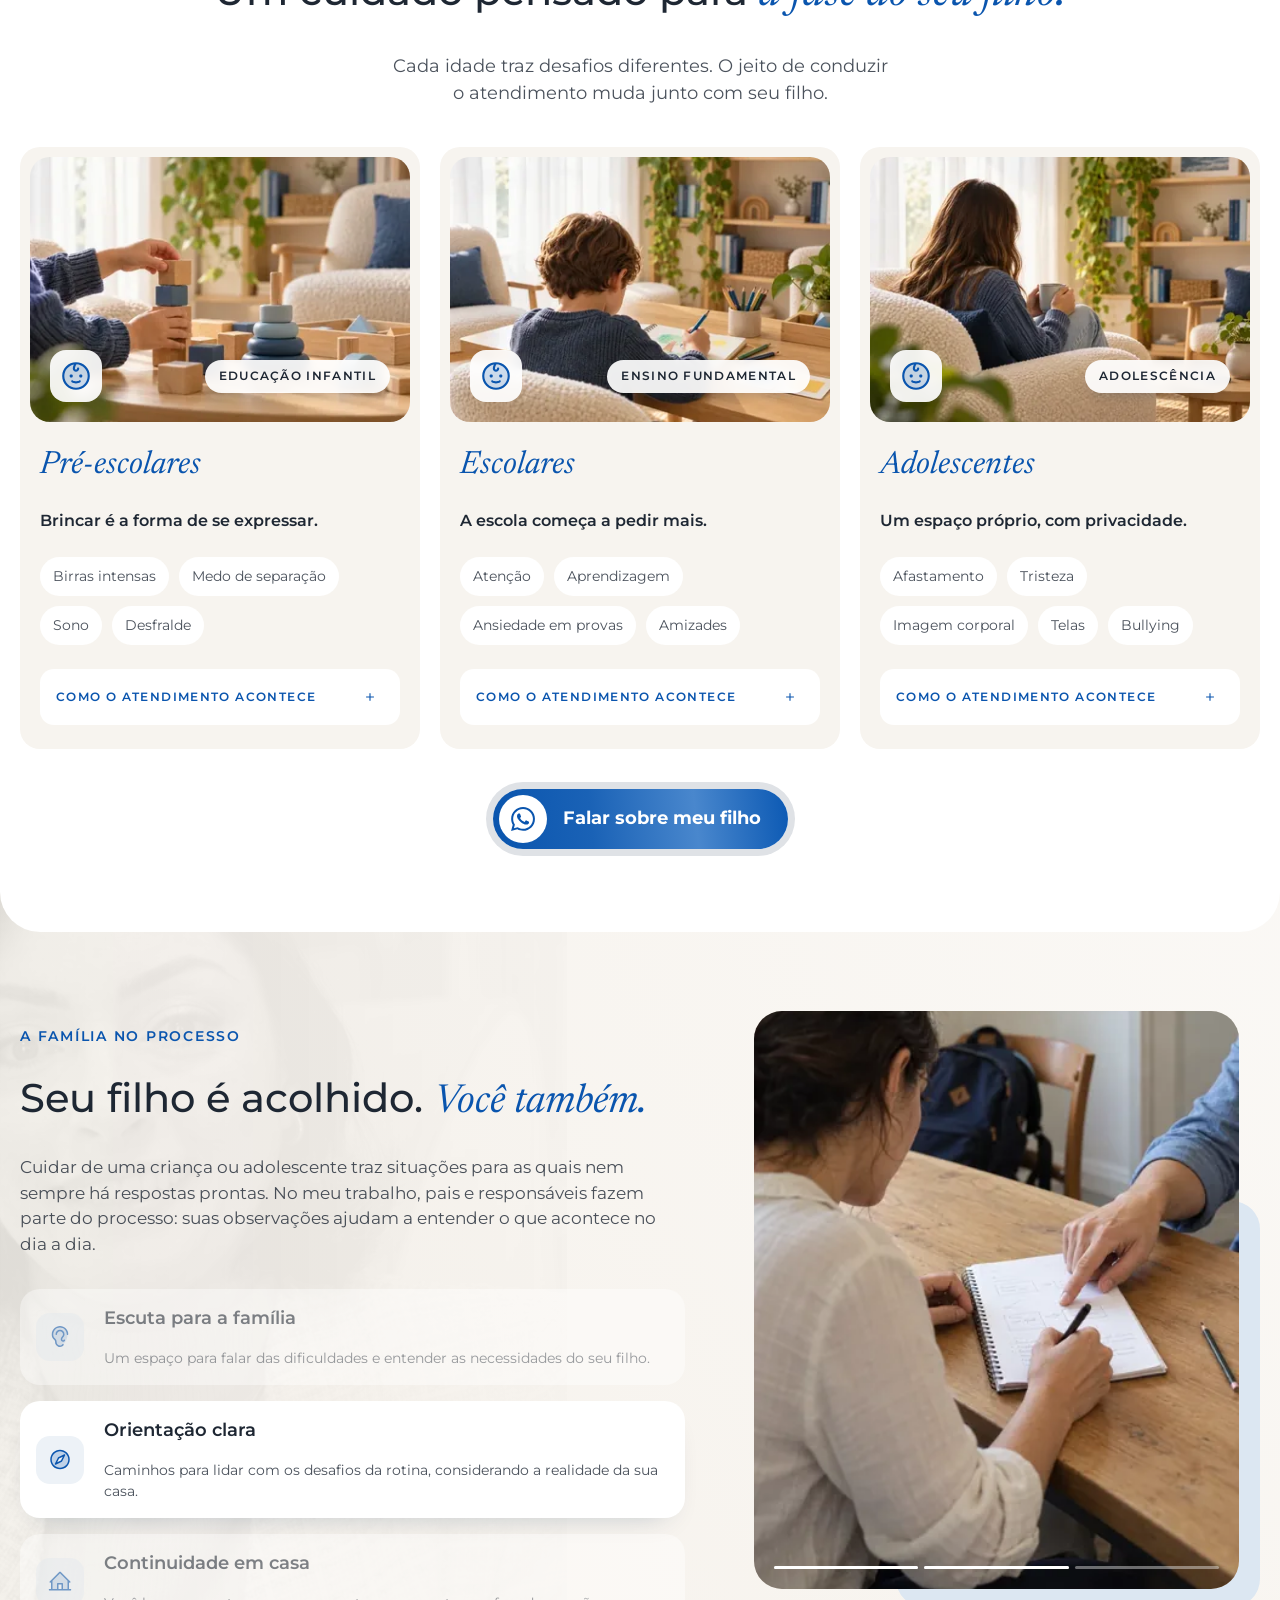
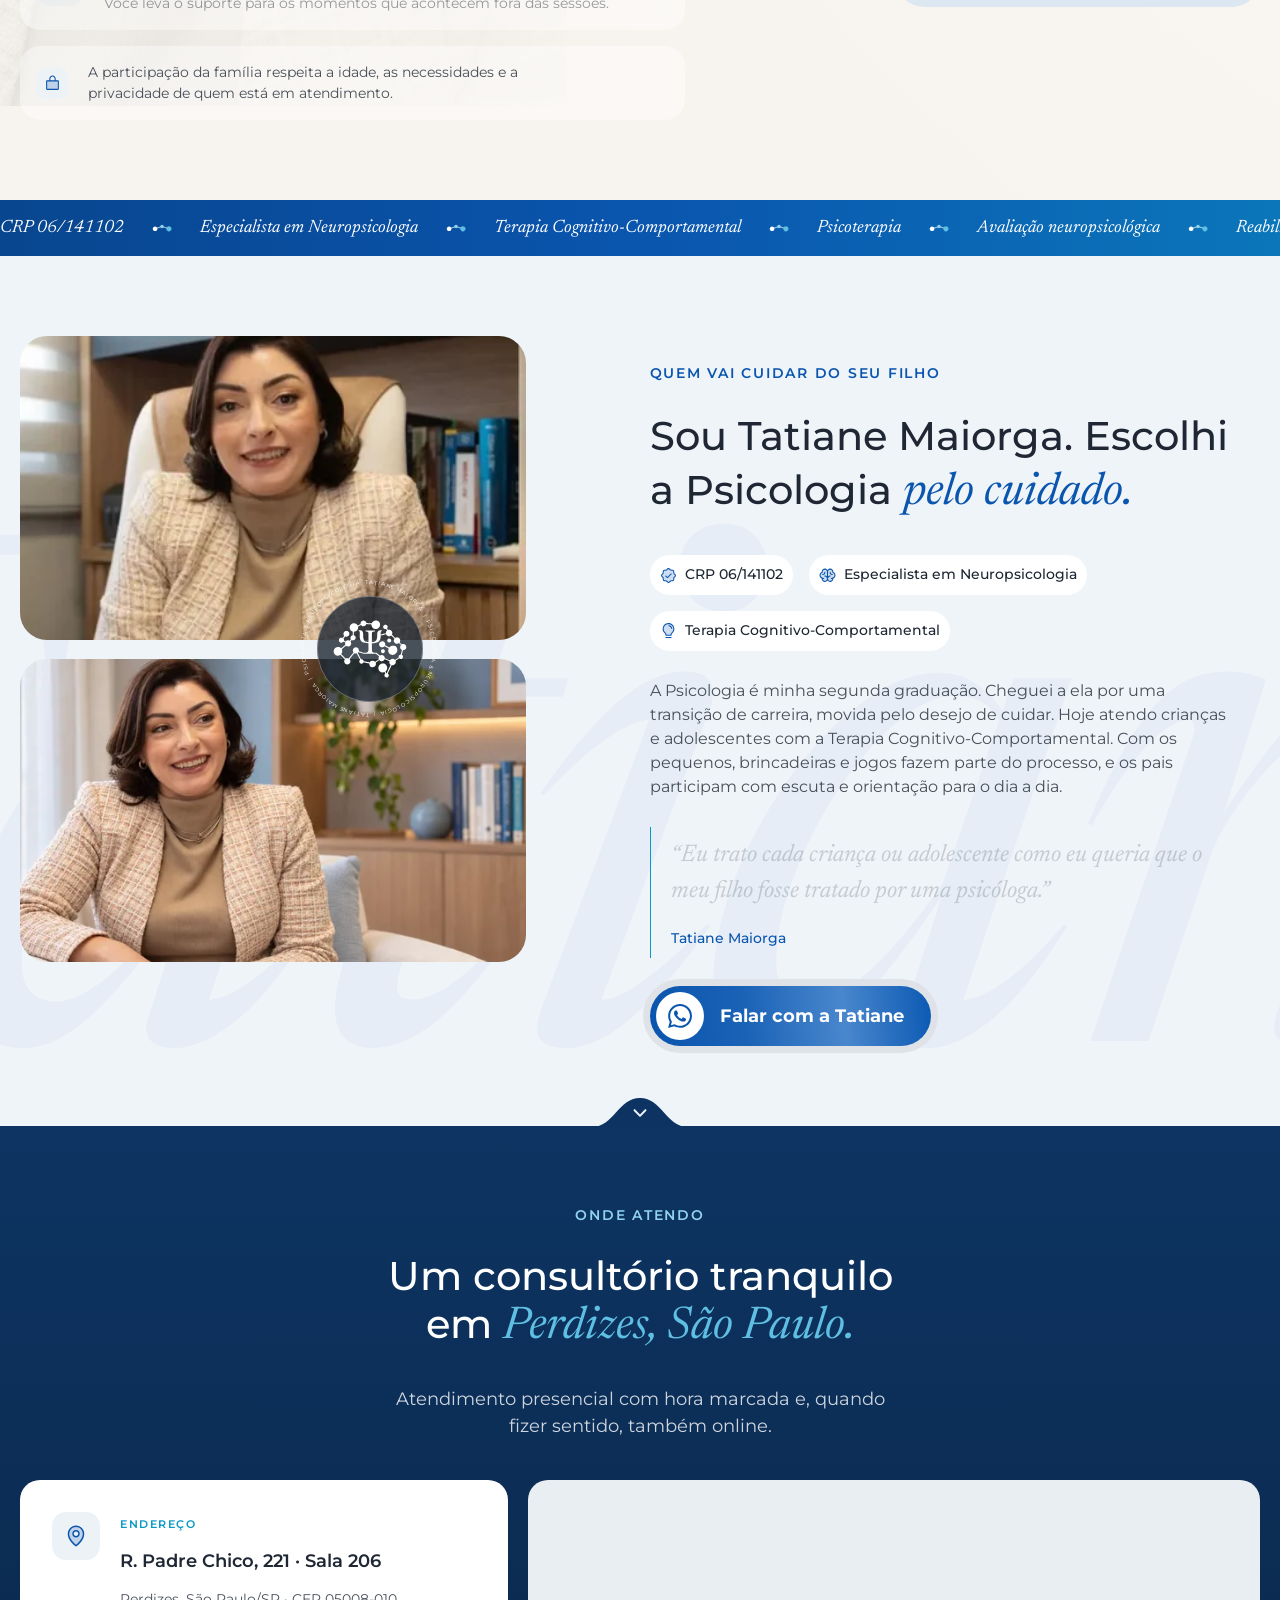
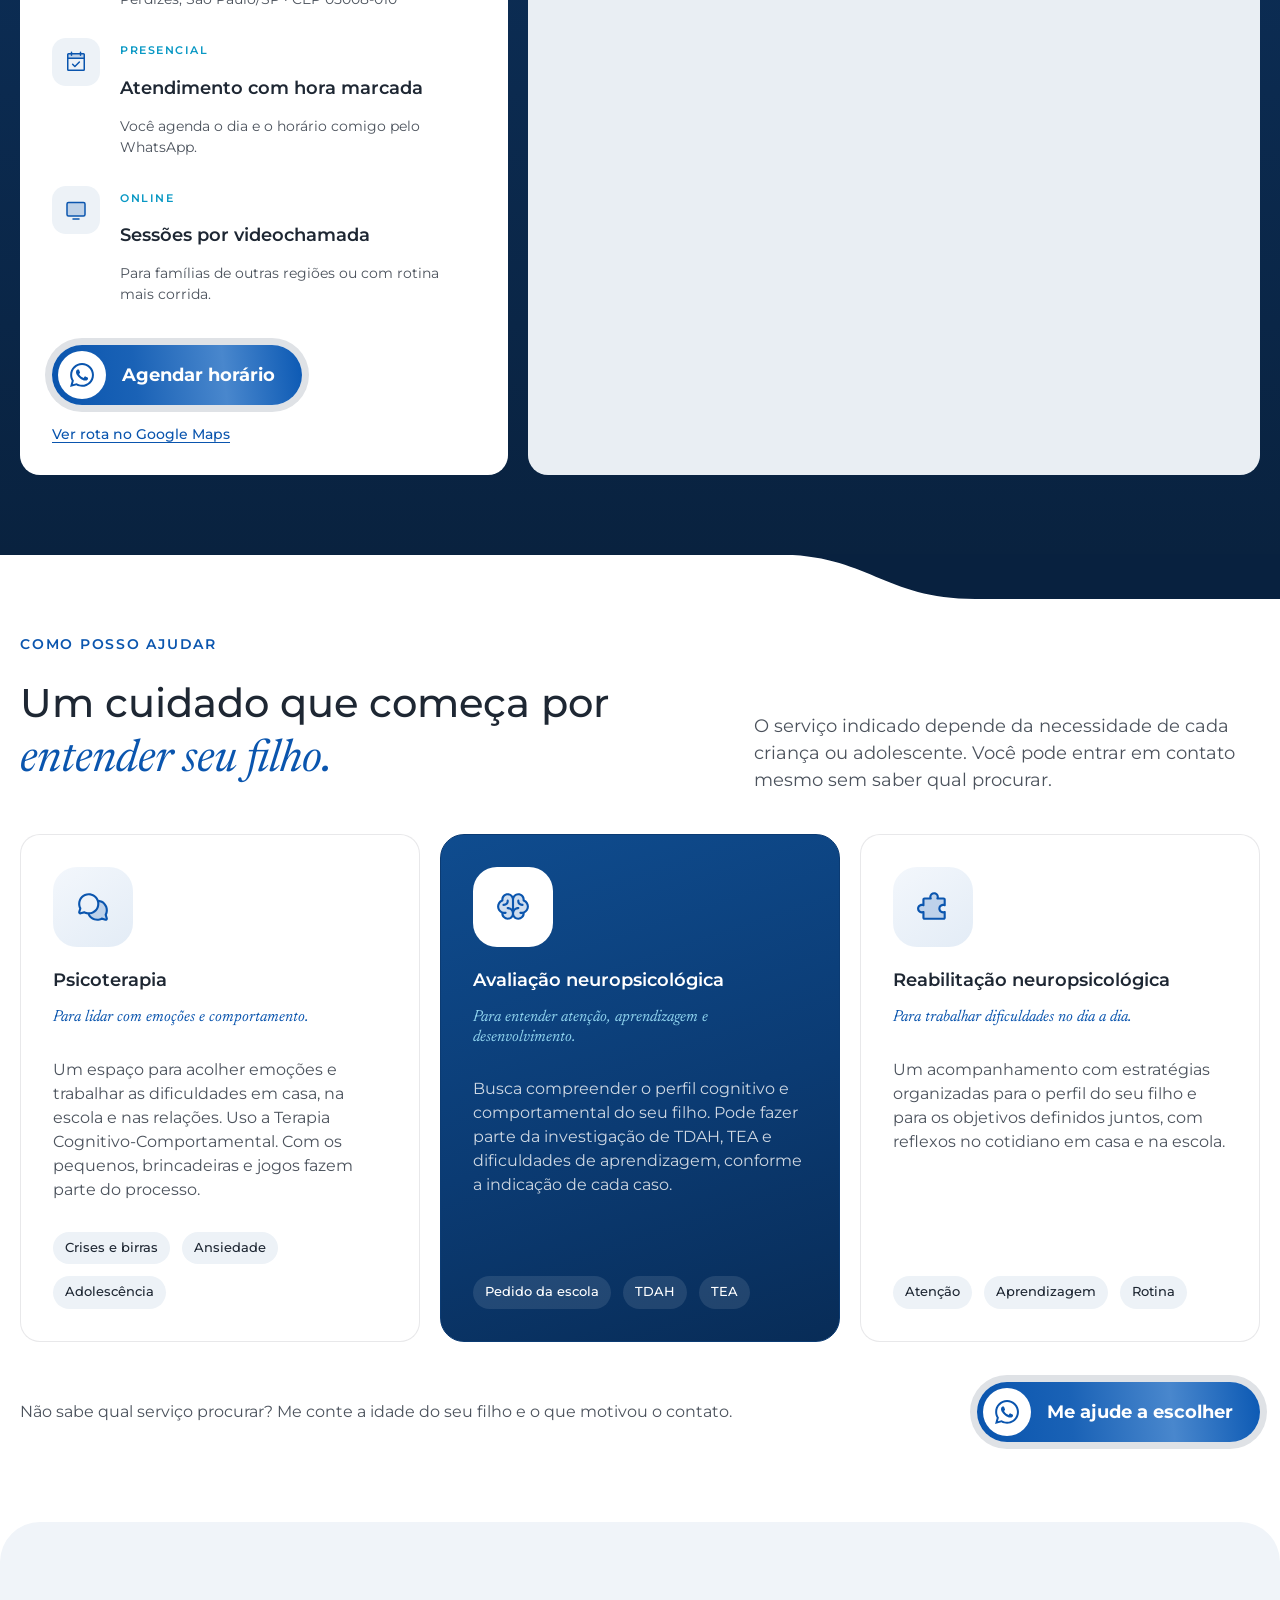
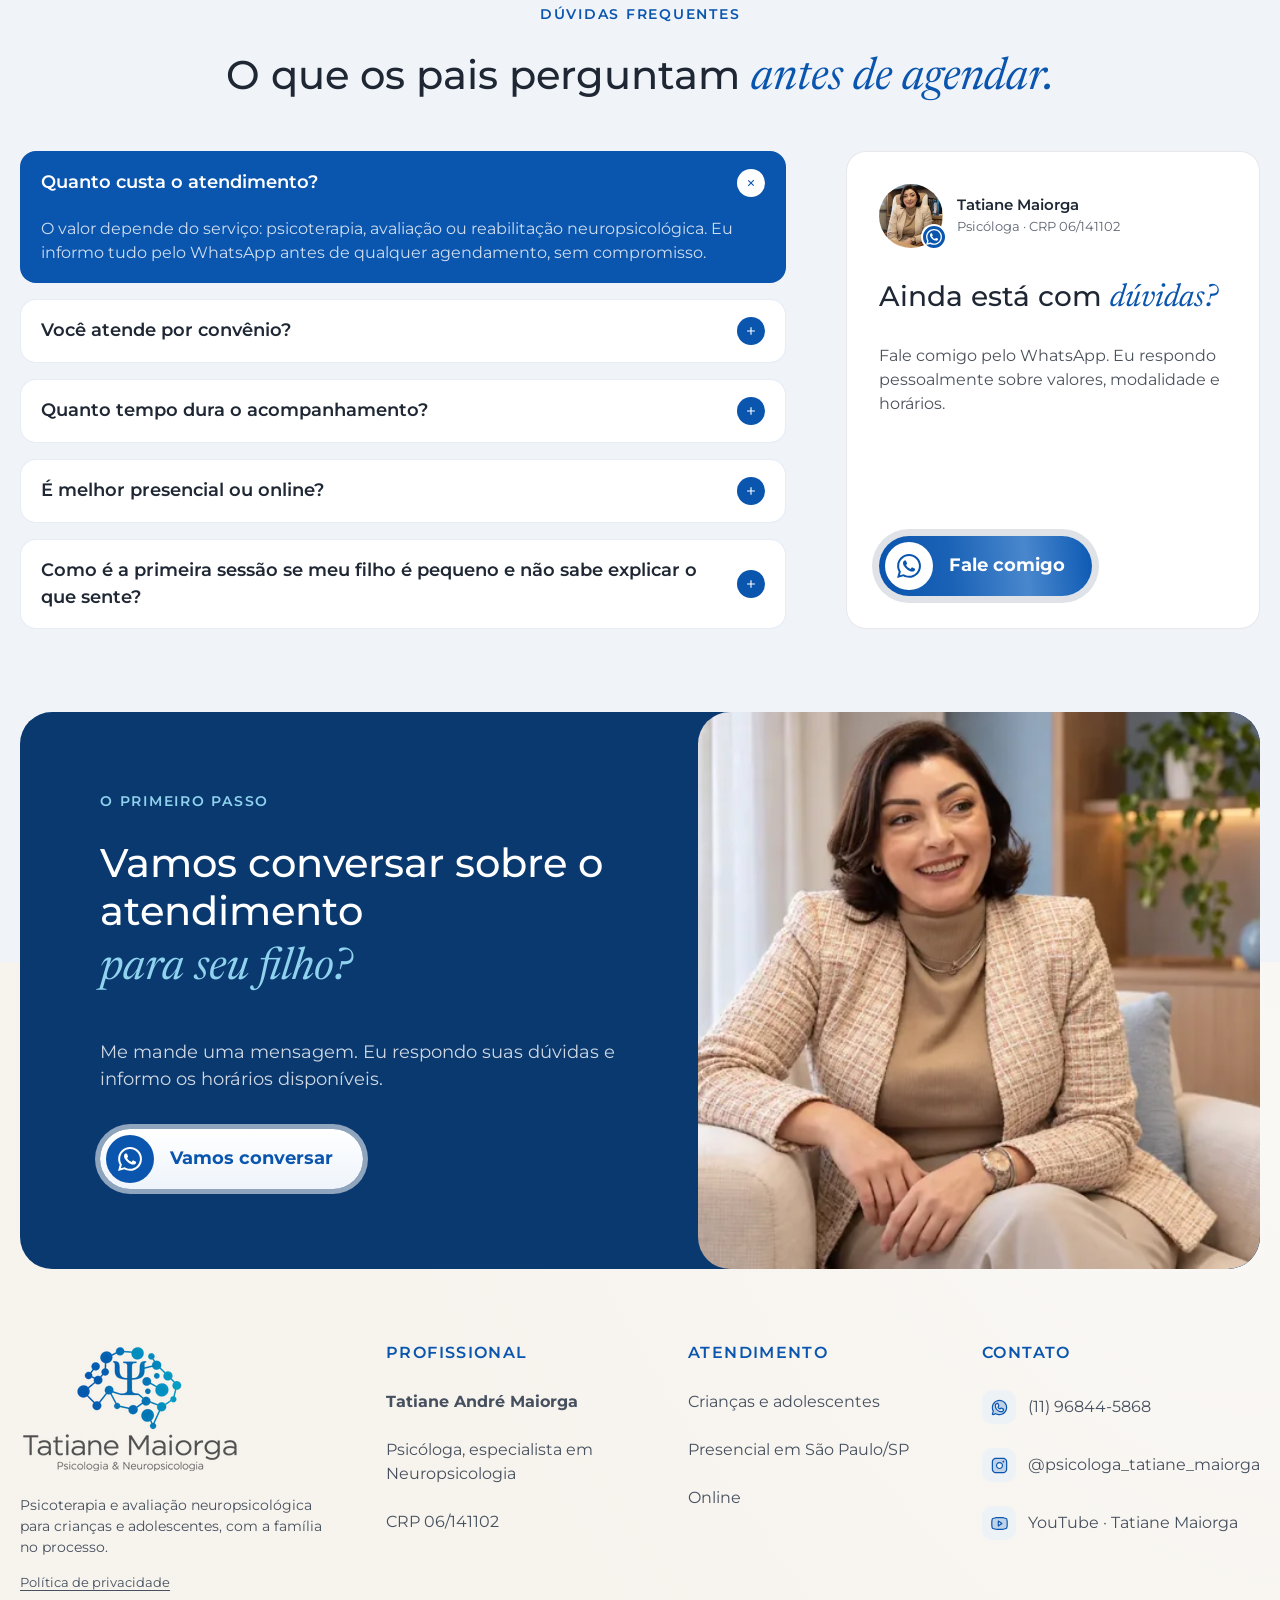
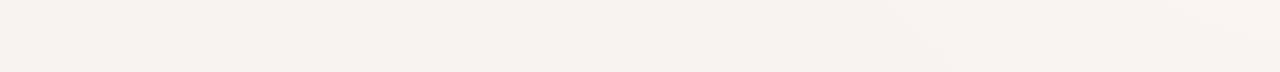
==== commit 85cc6dbe: "Página de Política de Privacidade (noindex) ligada ao aviso de cookies e ao rodapé Co-Authored-By: C" ====
--- a/index.html
+++ b/index.html
@@ -825,6 +825,7 @@
         <div class="rodape-marca">
           <div class="rodape-logo"><img src="assets/logotipo.webp" srcset="assets/logotipo-300.webp 300w, assets/logotipo-400.webp 400w, assets/logotipo-500.webp 500w, assets/logotipo.webp 600w" sizes="(max-width: 1023px) 195px, 300px" alt="Tatiane Maiorga — Psicologia &amp; Neuropsicologia" width="600" height="300" loading="lazy"></div>
           <p>Psicoterapia e avaliação neuropsicológica para crianças e adolescentes, com a família no processo.</p>
+          <div class="rodape-legal"><a href="politica-de-privacidade.html">Política de privacidade</a></div>
         </div>
         <div class="rodape-coluna rodape-coluna--profissional">
           <p class="rodape-titulo">Profissional</p>
--- a/style.css
+++ b/style.css
@@ -2403,14 +2403,21 @@
 }
 .cookies__btn:focus-visible { outline: 2px solid var(--azul); outline-offset: 2px; }
 
-/* link "Preferências de cookies" no rodapé */
-.rodape-cookies {
+/* link para a política no texto do banner */
+.cookies__texto a { color: var(--azul); text-decoration: underline; text-underline-offset: 3px; }
+
+/* links legais no rodapé: "Política de privacidade" e "Preferências de cookies" (este entra pelo script.js) */
+.rodape-legal {
+  display: flex;
+  flex-wrap: wrap;
+  gap: 8px 20px;
   margin-top: 16px;
   font-size: 13px;
   color: var(--cinza);
-  text-decoration: underline;
-  text-underline-offset: 3px;
-}
+}
+.rodape-legal a,
+.rodape-cookies { color: inherit; text-decoration: underline; text-underline-offset: 3px; }
+.rodape-legal a:hover,
 .rodape-cookies:hover { color: var(--azul); }
 
 @media (max-width: 1023px) {
@@ -2426,3 +2433,56 @@
 @media (prefers-reduced-motion: reduce) {
   .cookies { animation: none; }
 }
+
+/* ==========================================================================
+   Página de Política de Privacidade (politica-de-privacidade.html)
+   ========================================================================== */
+.pagina-politica { background: var(--areia); }
+.politica-voltar { margin-left: auto; font-weight: 500; font-size: 14px; color: var(--azul); }
+.politica-voltar:hover { text-decoration: underline; text-underline-offset: 3px; }
+
+.politica { max-width: 760px; padding: 80px 0 100px; }
+.politica-data { margin-top: 20px; font-size: 14px; color: var(--cinza); }
+.politica > p,
+.politica li { font-size: 16px; line-height: 1.7; color: var(--texto-80); }
+.politica > p { margin-top: 16px; }
+.politica-data + p { margin-top: 40px; }
+.politica h2 { margin-top: 48px; font-weight: 600; font-size: 20px; line-height: 1.4; }
+.politica ul { display: flex; flex-direction: column; gap: 10px; margin-top: 16px; padding-left: 20px; list-style: disc; }
+.politica strong { font-weight: 600; color: var(--texto); }
+.politica a { color: var(--azul); text-decoration: underline; text-underline-offset: 3px; white-space: nowrap; }
+
+/* tabela de cookies: rola na horizontal no celular */
+.politica-tabela {
+  margin-top: 20px;
+  overflow-x: auto;
+  border: 1px solid rgba(10, 85, 174, 0.1);
+  border-radius: 16px;
+  background: var(--branco);
+}
+.politica table { width: 100%; min-width: 560px; border-collapse: collapse; font-size: 14px; line-height: 1.5; }
+.politica th,
+.politica td {
+  padding: 12px 16px;
+  border-bottom: 1px solid rgba(10, 85, 174, 0.08);
+  text-align: left;
+  vertical-align: top;
+  color: var(--texto-80);
+}
+.politica th { font-weight: 600; color: var(--texto); background: var(--gelo); }
+.politica tr:last-child td { border-bottom: 0; }
+.politica td:first-child { font-weight: 500; white-space: nowrap; color: var(--texto); }
+
+.politica-rodape {
+  padding: 32px 0;
+  border-top: 1px solid rgba(10, 85, 174, 0.1);
+  font-size: 13px;
+  line-height: 1.6;
+  color: var(--cinza);
+}
+
+@media (max-width: 1023px) {
+  .politica { padding: 48px 0 72px; }
+  .politica h2 { margin-top: 40px; font-size: 18px; }
+  .politica-voltar { font-size: 13px; }
+}
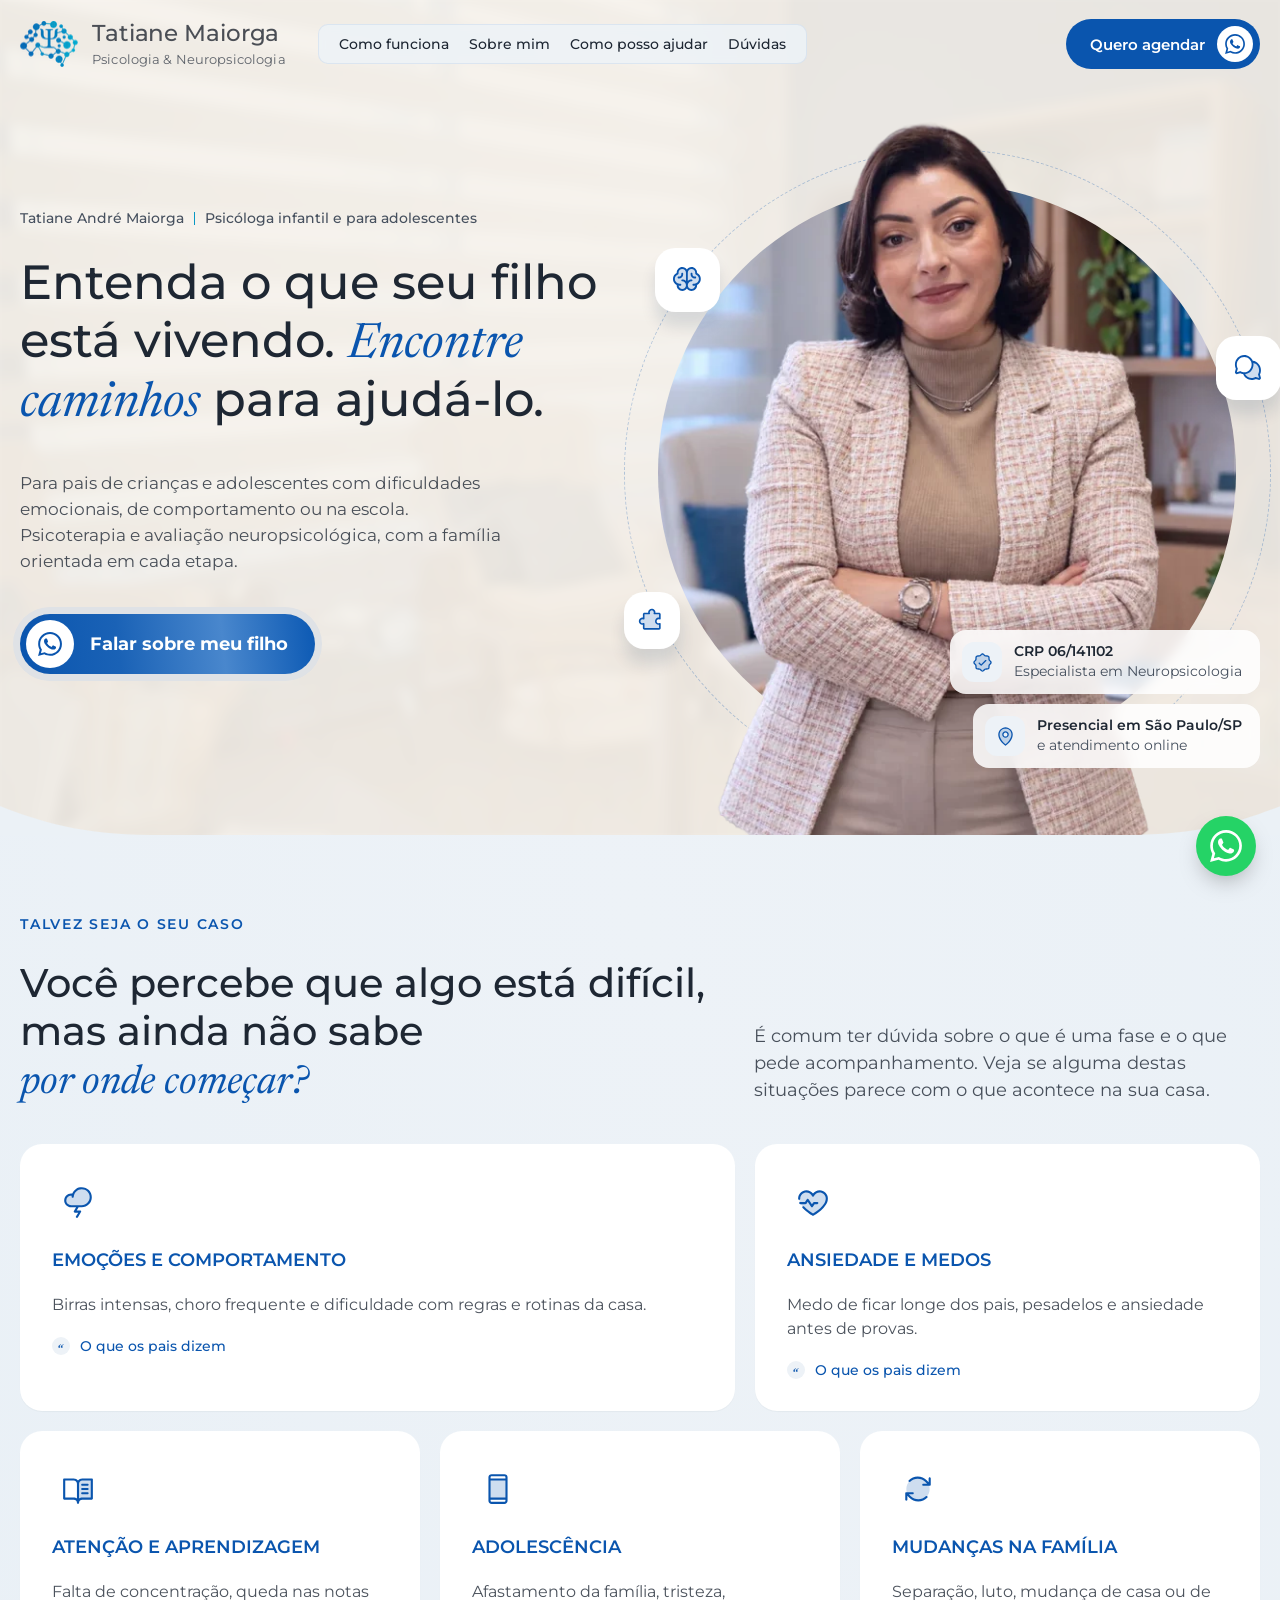
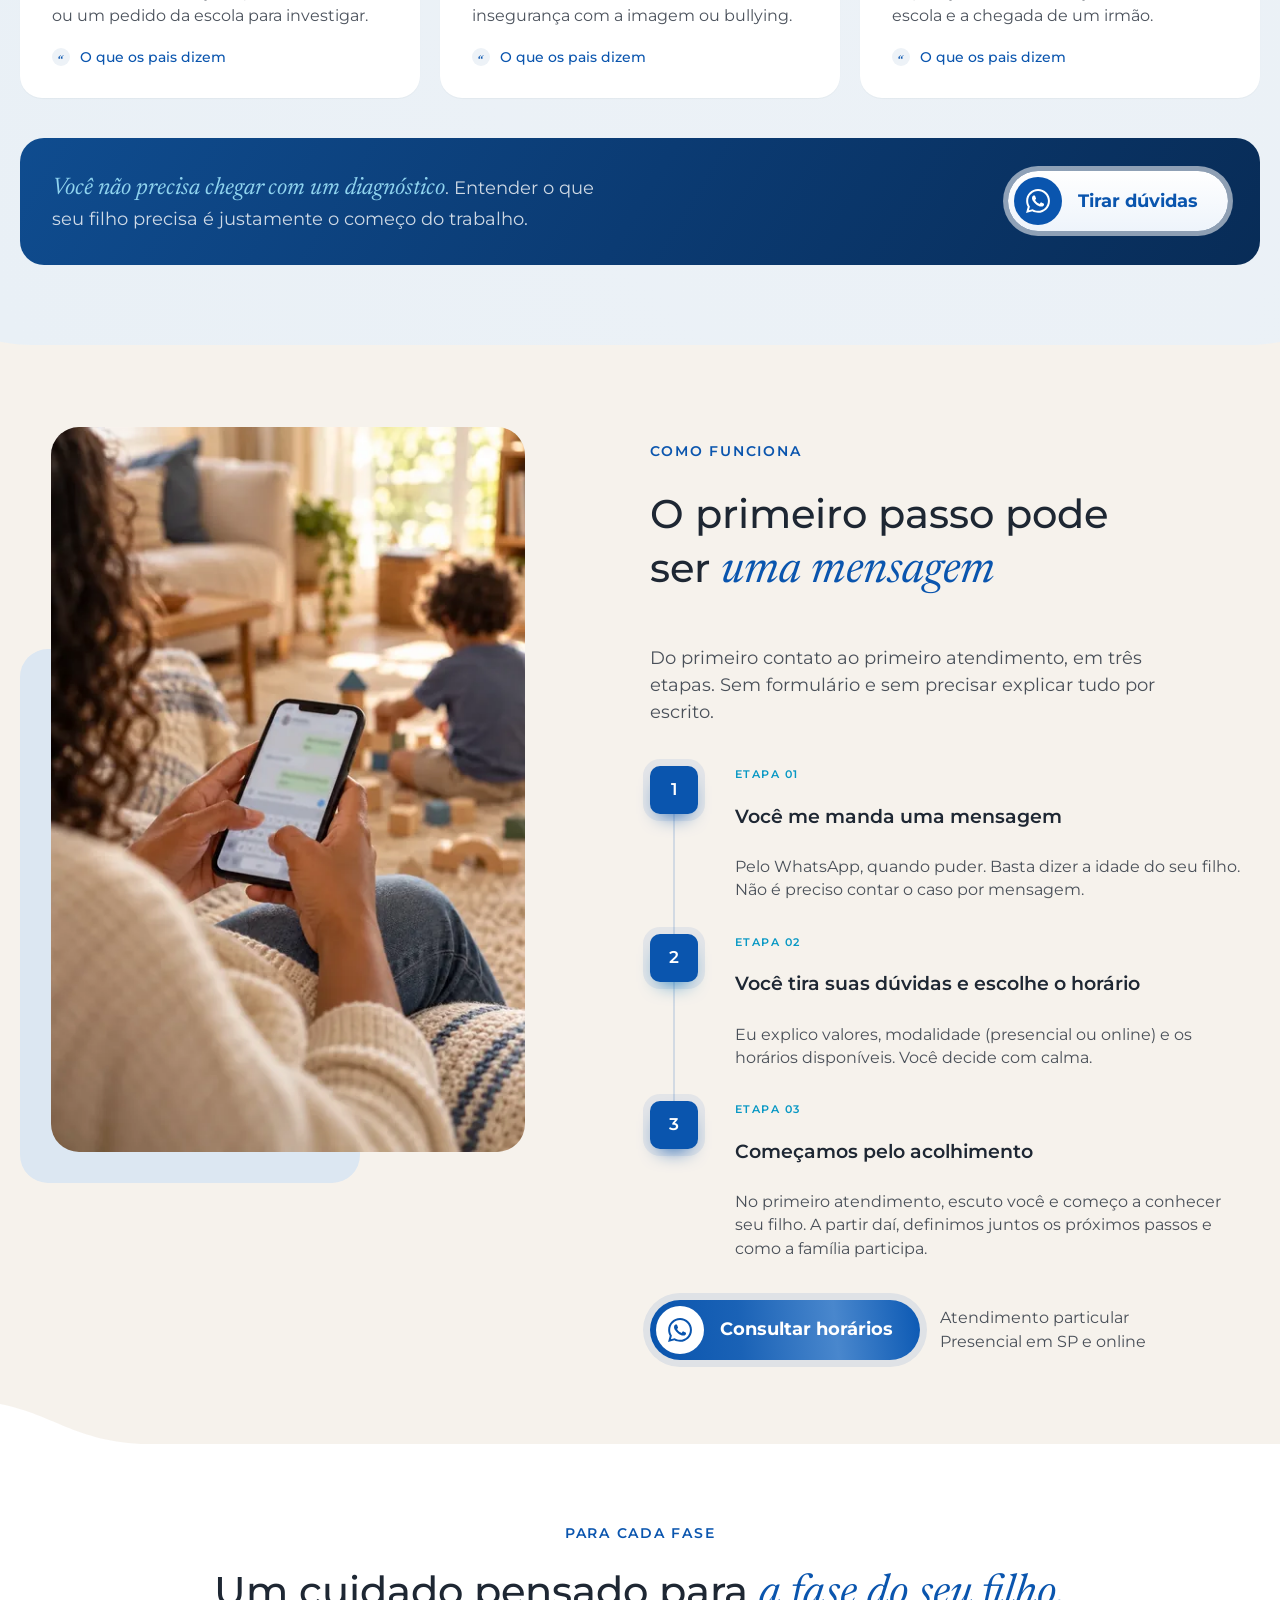
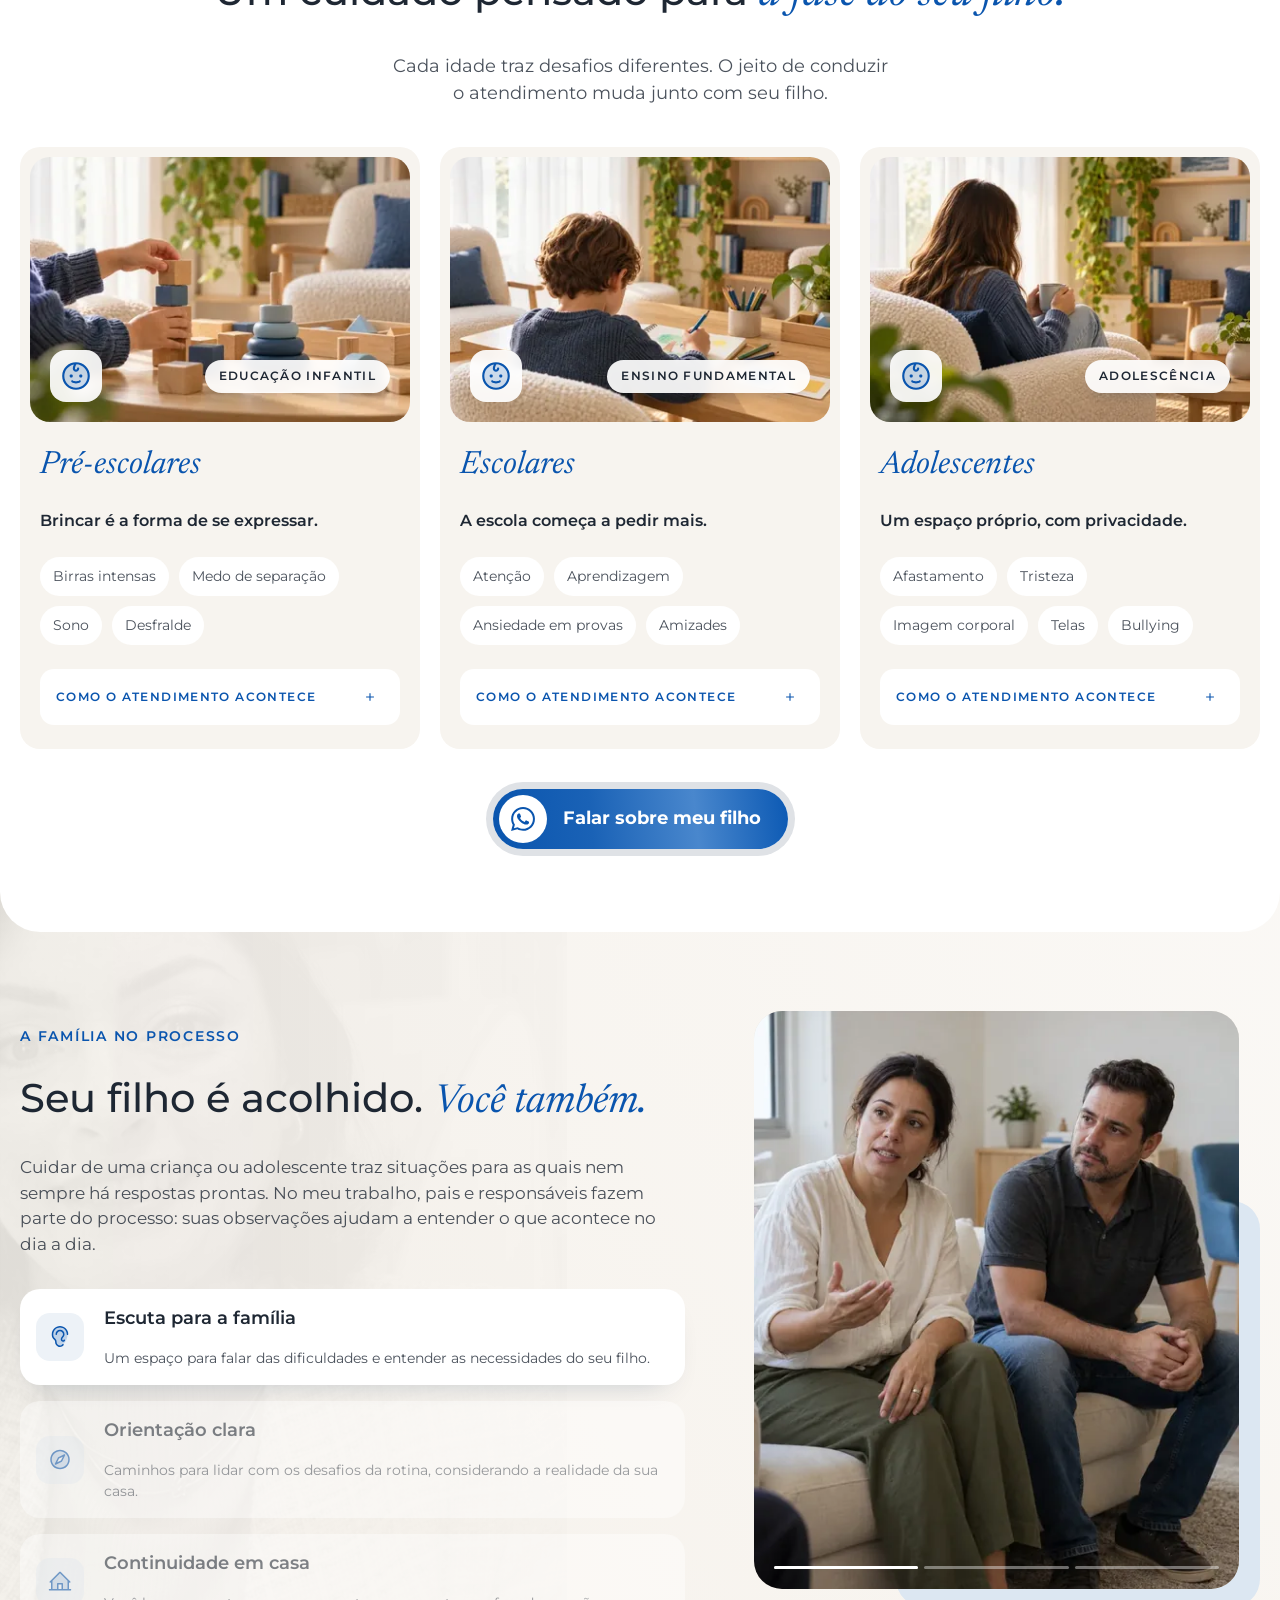
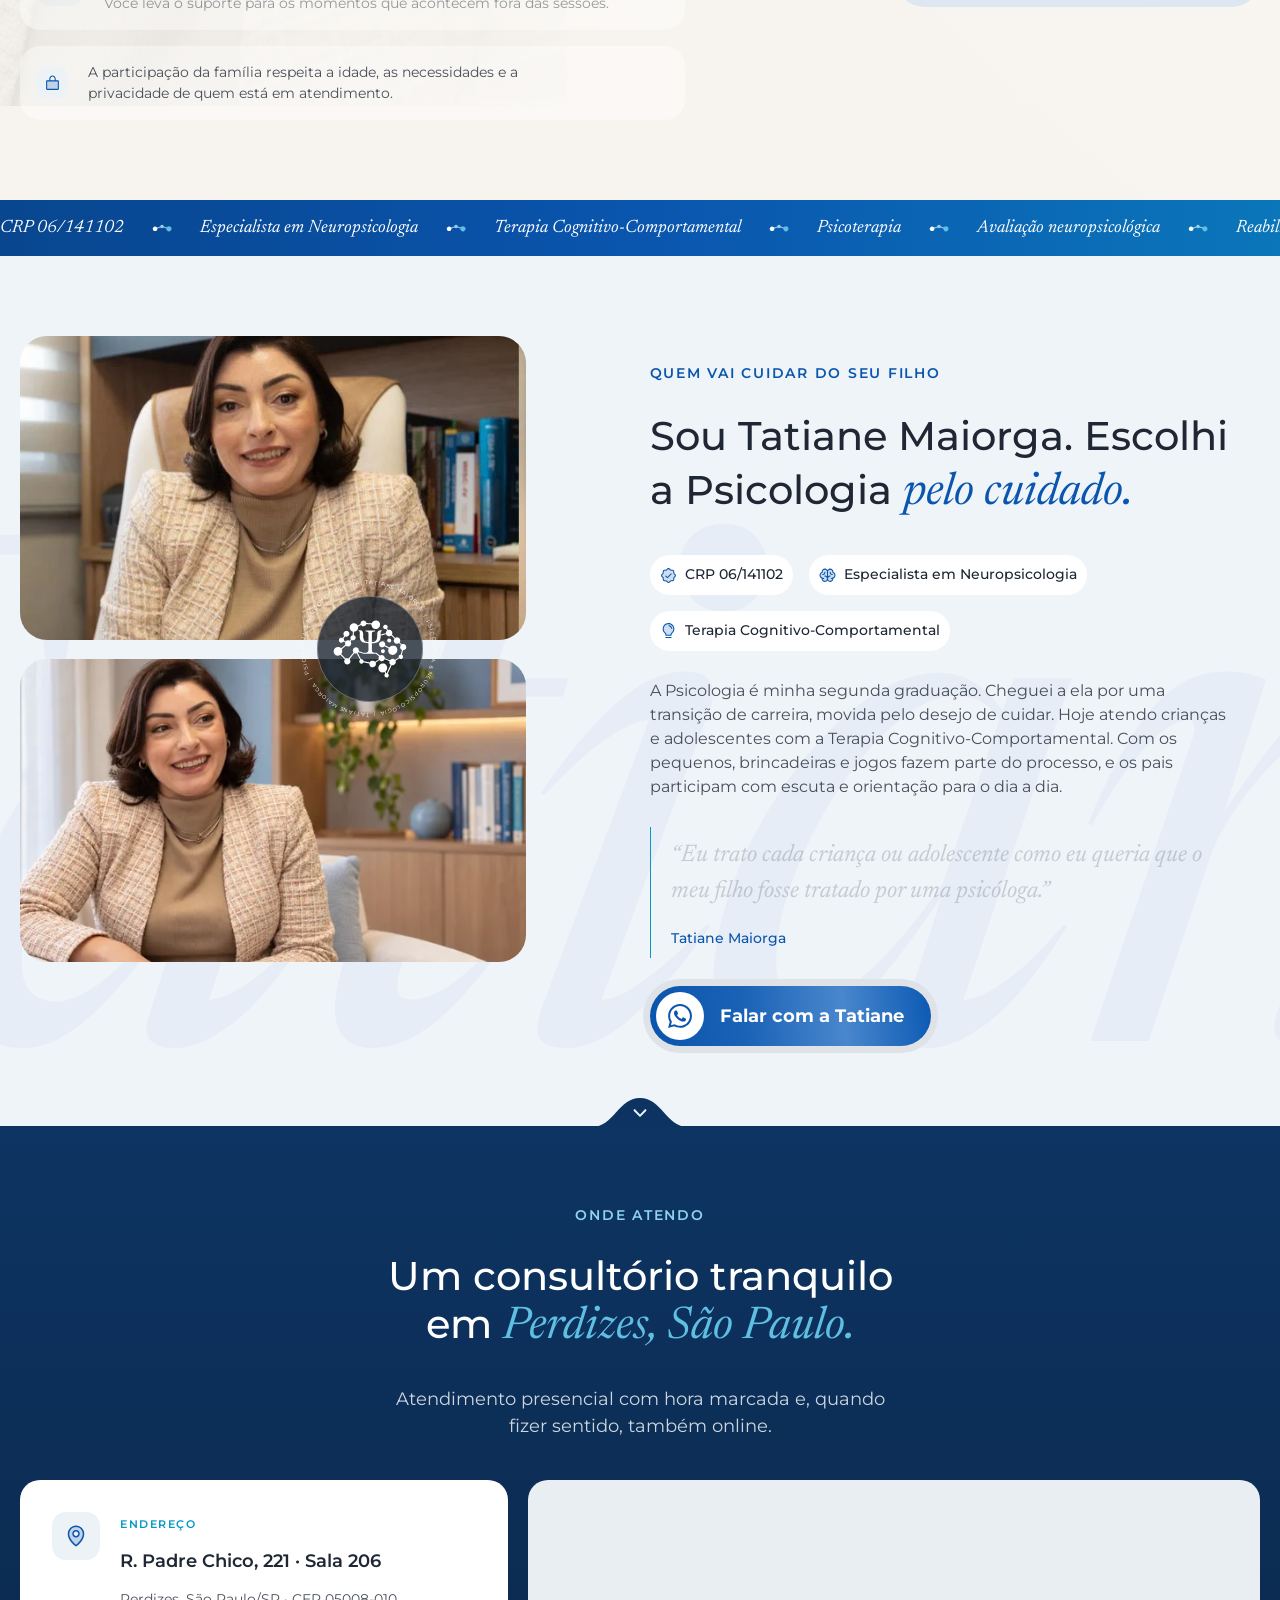
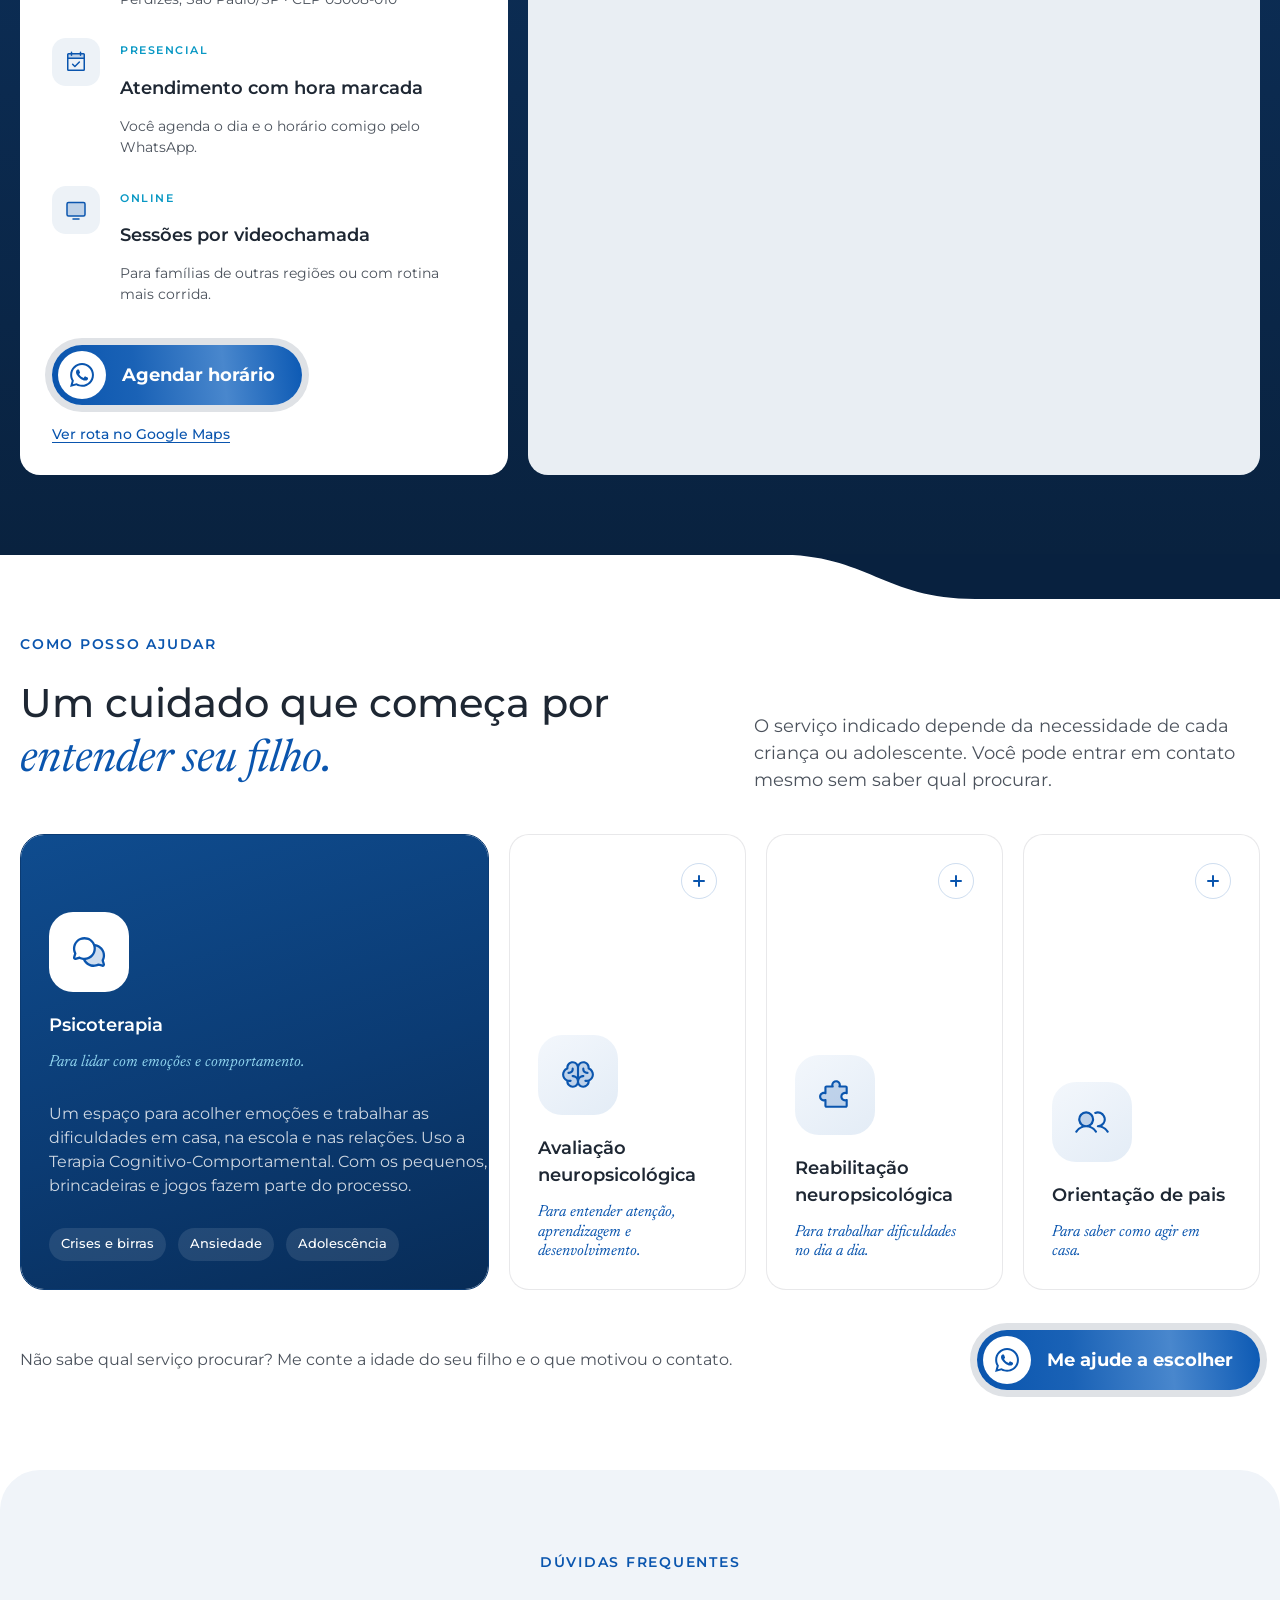
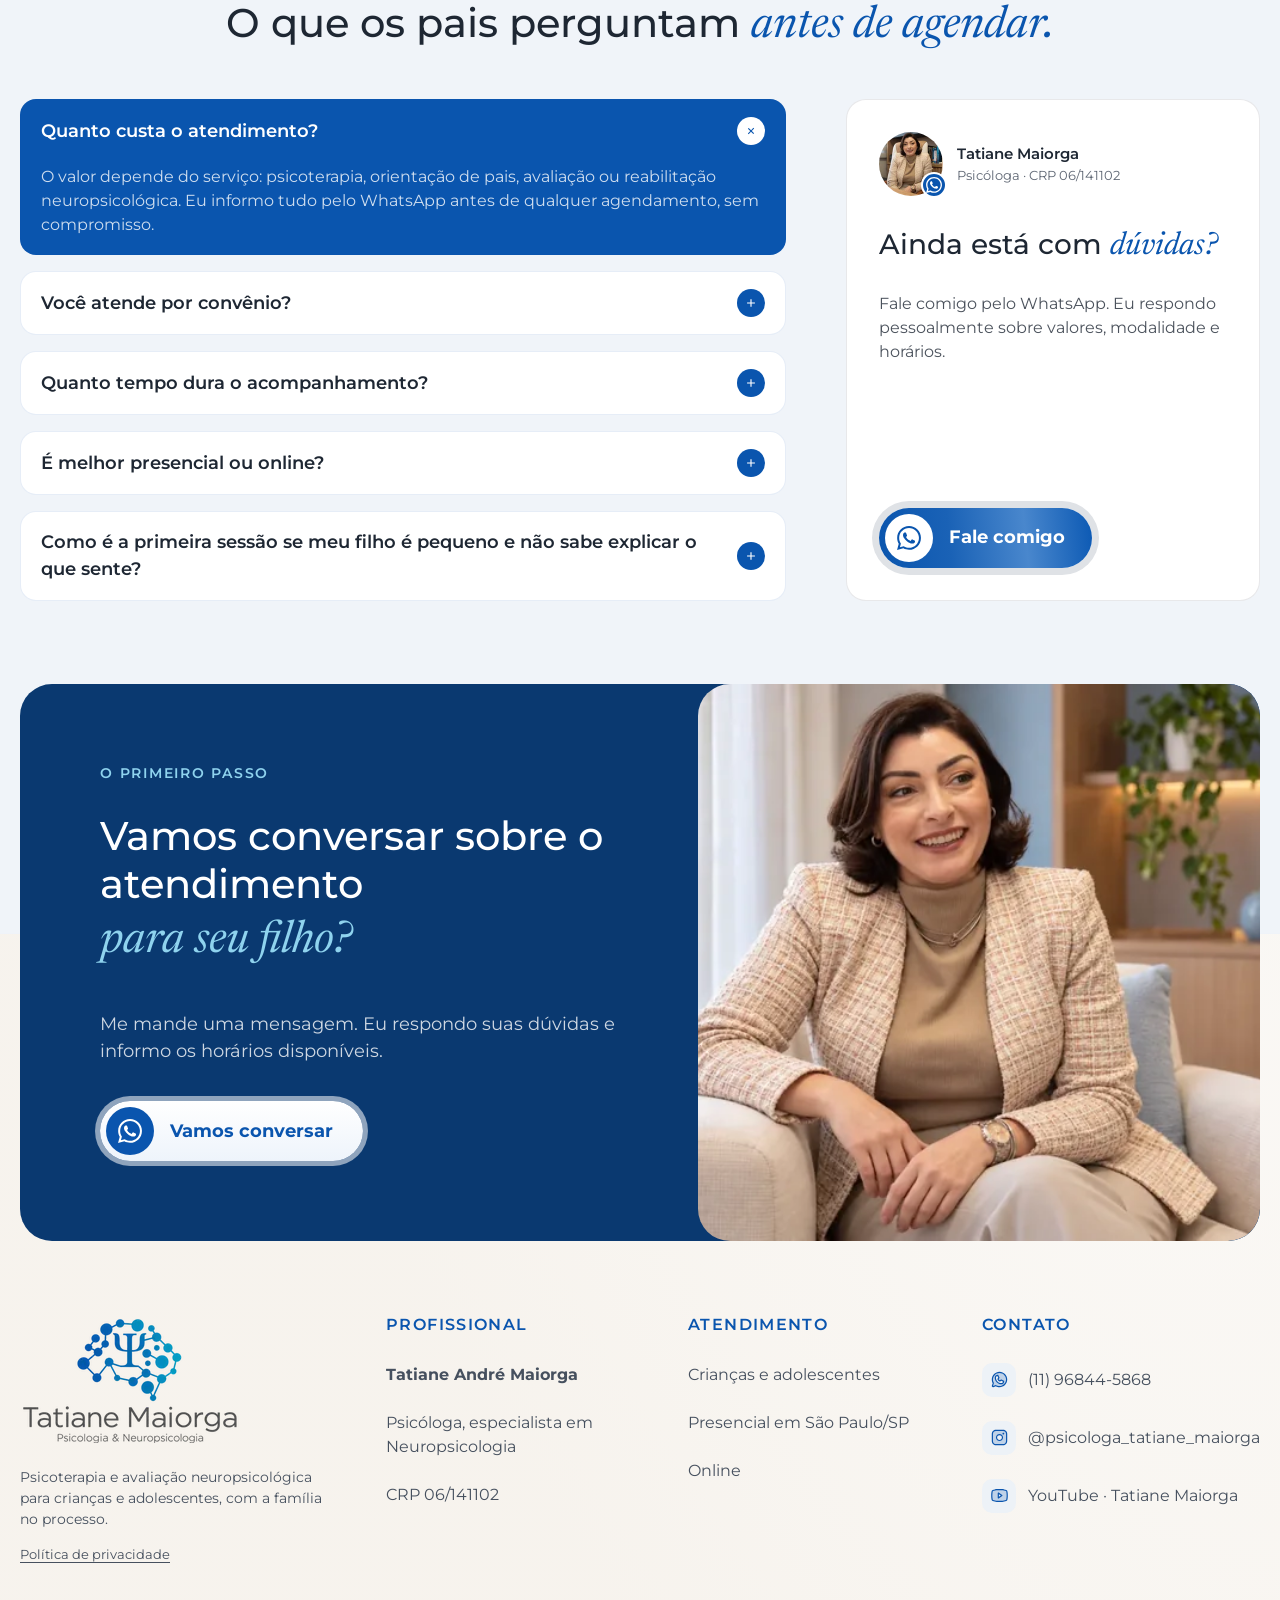
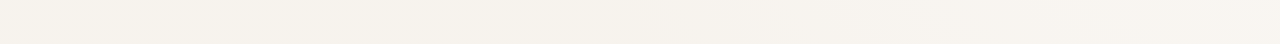
==== commit ba5760a5: "Como posso ajudar: Orientação de pais e cards em acordeão (um aberto por vez, abre no hover/toque) C" ====
--- a/index.html
+++ b/index.html
@@ -125,6 +125,14 @@
                 "name": "Reabilitação neuropsicológica",
                 "description": "Acompanhamento com estratégias organizadas para o perfil da criança, com reflexos em casa e na escola."
               }
+            },
+            {
+              "@type": "Offer",
+              "itemOffered": {
+                "@type": "Service",
+                "name": "Orientação de pais",
+                "description": "Encontros com pais e responsáveis para entender o comportamento do filho e construir formas de agir em casa: rotina, limites e conversas do dia a dia."
+              }
             }
           ]
         },
@@ -150,6 +158,7 @@
           "Neuropsicologia",
           "Avaliação neuropsicológica",
           "Reabilitação neuropsicológica",
+          "Orientação de pais",
           "Terapia Cognitivo-Comportamental"
         ],
         "hasCredential": {
@@ -174,7 +183,7 @@
             "name": "Quanto custa o atendimento?",
             "acceptedAnswer": {
               "@type": "Answer",
-              "text": "O valor depende do serviço: psicoterapia, avaliação ou reabilitação neuropsicológica. Eu informo tudo pelo WhatsApp antes de qualquer agendamento, sem compromisso."
+              "text": "O valor depende do serviço: psicoterapia, orientação de pais, avaliação ou reabilitação neuropsicológica. Eu informo tudo pelo WhatsApp antes de qualquer agendamento, sem compromisso."
             }
           },
           {
@@ -574,6 +583,7 @@
           <li><span>Psicoterapia</span></li>
           <li><span>Avaliação neuropsicológica</span></li>
           <li><span>Reabilitação neuropsicológica</span></li>
+          <li><span>Orientação de pais</span></li>
         </ul>
         <ul class="faixa__lista" aria-hidden="true">
           <li><span>CRP 06/141102</span></li>
@@ -582,6 +592,7 @@
           <li><span>Psicoterapia</span></li>
           <li><span>Avaliação neuropsicológica</span></li>
           <li><span>Reabilitação neuropsicológica</span></li>
+          <li><span>Orientação de pais</span></li>
         </ul>
       </div>
     </section>
@@ -689,27 +700,71 @@
           <p class="texto-secao">O serviço indicado depende da necessidade de cada criança ou adolescente. Você pode entrar em contato mesmo sem saber qual procurar.</p>
         </div>
 
+        <!-- um card aberto por vez: abre ao passar o mouse, ao tocar ou pelo teclado (script.js) -->
         <div class="servicos-cards">
-          <article class="card-servico">
-            <span class="card-servico__icone"><img src="assets/icone-servico-psicoterapia.svg" alt=""></span>
-            <h3>Psicoterapia</h3>
-            <p class="card-servico__sub">Para lidar com emoções e comportamento.</p>
-            <p class="card-servico__texto">Um espaço para acolher emoções e trabalhar as dificuldades em casa, na escola e nas relações. Uso a Terapia Cognitivo-Comportamental. Com os pequenos, brincadeiras e jogos fazem parte do processo.</p>
-            <ul class="card-servico__tags"><li>Crises e birras</li><li>Ansiedade</li><li>Adolescência</li></ul>
-          </article>
-          <article class="card-servico card-servico--destaque">
-            <span class="card-servico__icone"><img src="assets/icone-servico-avaliacao.svg" alt=""></span>
-            <h3>Avaliação neuropsicológica</h3>
-            <p class="card-servico__sub">Para entender atenção, aprendizagem e desenvolvimento.</p>
-            <p class="card-servico__texto">Busca compreender o perfil cognitivo e comportamental do seu filho. Pode fazer parte da investigação de TDAH, TEA e dificuldades de aprendizagem, conforme a indicação de cada caso.</p>
-            <ul class="card-servico__tags"><li>Pedido da escola</li><li>TDAH</li><li>TEA</li></ul>
+          <article class="card-servico ativo">
+            <div class="card-servico__cabeca">
+              <span class="card-servico__icone"><img src="assets/icone-servico-psicoterapia.svg" alt=""></span>
+              <div>
+                <h3><button class="card-servico__botao" type="button" aria-expanded="true" aria-controls="servico-psicoterapia">Psicoterapia</button></h3>
+                <p class="card-servico__sub">Para lidar com emoções e comportamento.</p>
+              </div>
+              <span class="card-servico__sinal" aria-hidden="true"></span>
+            </div>
+            <div class="card-servico__mais" id="servico-psicoterapia">
+              <div>
+                <p class="card-servico__texto">Um espaço para acolher emoções e trabalhar as dificuldades em casa, na escola e nas relações. Uso a Terapia Cognitivo-Comportamental. Com os pequenos, brincadeiras e jogos fazem parte do processo.</p>
+                <ul class="card-servico__tags"><li>Crises e birras</li><li>Ansiedade</li><li>Adolescência</li></ul>
+              </div>
+            </div>
           </article>
           <article class="card-servico">
-            <span class="card-servico__icone"><img src="assets/icone-servico-reabilitacao.svg" alt=""></span>
-            <h3>Reabilitação neuropsicológica</h3>
-            <p class="card-servico__sub">Para trabalhar dificuldades no dia a dia.</p>
-            <p class="card-servico__texto">Um acompanhamento com estratégias organizadas para o perfil do seu filho e para os objetivos definidos juntos, com reflexos no cotidiano em casa e na escola.</p>
-            <ul class="card-servico__tags"><li>Atenção</li><li>Aprendizagem</li><li>Rotina</li></ul>
+            <div class="card-servico__cabeca">
+              <span class="card-servico__icone"><img src="assets/icone-servico-avaliacao.svg" alt=""></span>
+              <div>
+                <h3><button class="card-servico__botao" type="button" aria-expanded="false" aria-controls="servico-avaliacao">Avaliação neuropsicológica</button></h3>
+                <p class="card-servico__sub">Para entender atenção, aprendizagem e desenvolvimento.</p>
+              </div>
+              <span class="card-servico__sinal" aria-hidden="true"></span>
+            </div>
+            <div class="card-servico__mais" id="servico-avaliacao" inert>
+              <div>
+                <p class="card-servico__texto">Busca compreender o perfil cognitivo e comportamental do seu filho. Pode fazer parte da investigação de TDAH, TEA e dificuldades de aprendizagem, conforme a indicação de cada caso.</p>
+                <ul class="card-servico__tags"><li>Pedido da escola</li><li>TDAH</li><li>TEA</li></ul>
+              </div>
+            </div>
+          </article>
+          <article class="card-servico">
+            <div class="card-servico__cabeca">
+              <span class="card-servico__icone"><img src="assets/icone-servico-reabilitacao.svg" alt=""></span>
+              <div>
+                <h3><button class="card-servico__botao" type="button" aria-expanded="false" aria-controls="servico-reabilitacao">Reabilitação neuropsicológica</button></h3>
+                <p class="card-servico__sub">Para trabalhar dificuldades no dia a dia.</p>
+              </div>
+              <span class="card-servico__sinal" aria-hidden="true"></span>
+            </div>
+            <div class="card-servico__mais" id="servico-reabilitacao" inert>
+              <div>
+                <p class="card-servico__texto">Um acompanhamento com estratégias organizadas para o perfil do seu filho e para os objetivos definidos juntos, com reflexos no cotidiano em casa e na escola.</p>
+                <ul class="card-servico__tags"><li>Atenção</li><li>Aprendizagem</li><li>Rotina</li></ul>
+              </div>
+            </div>
+          </article>
+          <article class="card-servico">
+            <div class="card-servico__cabeca">
+              <span class="card-servico__icone"><img src="assets/icone-servico-orientacao.svg" alt=""></span>
+              <div>
+                <h3><button class="card-servico__botao" type="button" aria-expanded="false" aria-controls="servico-orientacao">Orientação de pais</button></h3>
+                <p class="card-servico__sub">Para saber como agir em casa.</p>
+              </div>
+              <span class="card-servico__sinal" aria-hidden="true"></span>
+            </div>
+            <div class="card-servico__mais" id="servico-orientacao" inert>
+              <div>
+                <p class="card-servico__texto">Encontros com pais e responsáveis para entender o que está por trás do comportamento do seu filho e construir, juntos, formas de agir no dia a dia: rotina, limites e conversas em casa.</p>
+                <ul class="card-servico__tags"><li>Limites</li><li>Comunicação</li><li>Rotina da casa</li></ul>
+              </div>
+            </div>
           </article>
         </div>
 
@@ -739,7 +794,7 @@
               <img class="faq-item__abrir" src="assets/faq-abrir.svg" alt="">
               <img class="faq-item__fechar" src="assets/faq-fechar.svg" alt="">
             </summary>
-            <p>O valor depende do serviço: psicoterapia, avaliação ou reabilitação neuropsicológica. Eu informo tudo pelo WhatsApp antes de qualquer agendamento, sem compromisso.</p>
+            <p>O valor depende do serviço: psicoterapia, orientação de pais, avaliação ou reabilitação neuropsicológica. Eu informo tudo pelo WhatsApp antes de qualquer agendamento, sem compromisso.</p>
           </details>
           <details class="faq-item" name="faq">
             <summary>
--- a/style.css
+++ b/style.css
@@ -1781,36 +1781,91 @@
 .servicos .container { position: relative; }
 .servicos .titulo-secao em { font-size: 45px; line-height: 1.5; }
 
+/* Acordeão de serviços: um card aberto por vez (classe .ativo, controlada pelo script.js).
+   No desktop os cards ficam lado a lado e o aberto se alarga; no celular, empilhados. */
 .servicos-cards {
-  display: grid;
-  grid-template-columns: repeat(3, 1fr);
+  container-type: inline-size; /* a largura do texto do card aberto é calculada a partir desta caixa */
+  display: flex;
   gap: 20px;
   margin-top: 40px;
 }
 .card-servico {
+  --aberto: 2.3; /* quanto o card aberto cresce em relação aos fechados */
+  --pad: 28px;
+  --ease: cubic-bezier(0.65, 0, 0.35, 1);
+  position: relative;
+  isolation: isolate;
   display: flex;
   flex-direction: column;
-  padding: 32px;
+  justify-content: flex-end; /* tudo embaixo: o texto que aparece empurra o cabeçalho para cima */
+  flex: 1 1 0;
+  min-width: 0;
+  min-height: 456px; /* altura fixa: trocar de card não empurra a página */
+  padding: var(--pad);
+  overflow: hidden;
   border: 1px solid rgba(30, 33, 51, 0.1);
   border-radius: 20px;
   background: var(--branco);
-}
+  cursor: pointer;
+  transition: flex-grow 0.6s var(--ease), border-color 0.4s, border-radius 0.4s, color 0.4s, translate 0.3s ease;
+}
+/* fundo azul do card aberto (degradê não anima: fica numa camada que aparece por opacidade) */
+.card-servico::before {
+  content: "";
+  position: absolute;
+  inset: 0;
+  z-index: -1;
+  background: linear-gradient(161.67deg, #0f4c8f 0%, #0b3b73 55%, #082c57 100%);
+  opacity: 0;
+  transition: opacity 0.5s var(--ease);
+}
+.card-servico:not(.ativo):hover { translate: 0 -4px; border-color: rgba(10, 85, 174, 0.3); }
+.card-servico.ativo {
+  flex-grow: var(--aberto);
+  border-color: #0b3b73;
+  border-radius: 24px;
+  color: var(--branco);
+  cursor: default;
+}
+.card-servico.ativo::before { opacity: 1; }
+
 .card-servico__icone {
+  position: relative;
+  isolation: isolate;
   display: grid;
   place-items: center;
+  flex: none;
   width: 80px;
   height: 80px;
   border-radius: 24px;
+  background: var(--branco);
+}
+.card-servico__icone::before {
+  content: "";
+  position: absolute;
+  inset: 0;
+  z-index: -1;
+  border-radius: inherit;
   background: linear-gradient(145deg, #f3f7fc, #e3ecf6);
-}
-.card-servico__icone img { width: 34px; height: 34px; }
-.card-servico h3 {
-  margin-top: 20px;
+  transition: opacity 0.5s var(--ease);
+}
+.card-servico.ativo .card-servico__icone::before { opacity: 0; }
+.card-servico__icone img { width: 34px; height: 34px; transition: scale 0.5s var(--ease); }
+.card-servico.ativo .card-servico__icone img { scale: 1.08; }
+
+.card-servico h3 { margin-top: 20px; }
+.card-servico__botao {
+  display: block;
+  width: 100%;
   font-weight: 600;
   font-size: 18px;
   line-height: 1.5;
-  text-box: trim-both cap alphabetic;
-}
+  text-align: left;
+  color: inherit;
+  cursor: inherit;
+  text-box: trim-both cap alphabetic;
+}
+.card-servico__botao:focus-visible { outline: 2px solid currentColor; outline-offset: 6px; border-radius: 4px; }
 .card-servico__sub {
   margin-top: 14px;
   font-family: var(--fonte-serif);
@@ -1821,44 +1876,100 @@
   line-height: 1.2;
   color: var(--azul);
   text-box: trim-both cap alphabetic;
-}
+  transition: color 0.4s;
+}
+.card-servico.ativo .card-servico__sub { color: #8fd3ee; }
+
+/* "+" dos cards fechados, no canto de cima */
+.card-servico__sinal {
+  position: absolute;
+  top: var(--pad);
+  right: var(--pad);
+  width: 36px;
+  height: 36px;
+  border: 1px solid rgba(10, 85, 174, 0.2);
+  border-radius: 50%;
+  transition: opacity 0.3s, scale 0.4s var(--ease), background-color 0.3s, border-color 0.3s;
+}
+.card-servico__sinal::before,
+.card-servico__sinal::after {
+  content: "";
+  position: absolute;
+  inset: 0;
+  width: 12px;
+  height: 2px;
+  margin: auto;
+  border-radius: 2px;
+  background: var(--azul);
+  transition: background-color 0.3s;
+}
+.card-servico__sinal::after { rotate: 90deg; }
+.card-servico:not(.ativo):hover .card-servico__sinal { border-color: var(--azul); background: var(--azul); }
+.card-servico:not(.ativo):hover .card-servico__sinal::before,
+.card-servico:not(.ativo):hover .card-servico__sinal::after { background: var(--branco); }
+.card-servico.ativo .card-servico__sinal { opacity: 0; scale: 0.4; }
+
+/* texto e tags: só no card aberto. A linha da grade vai de 0fr a 1fr (altura animada) */
+.card-servico__mais {
+  display: grid;
+  grid-template-rows: 0fr;
+  opacity: 0;
+  transition: grid-template-rows 0.5s var(--ease), opacity 0.2s;
+}
+.card-servico.ativo .card-servico__mais {
+  grid-template-rows: 1fr;
+  opacity: 1;
+  transition: grid-template-rows 0.5s var(--ease), opacity 0.45s 0.25s;
+}
+.card-servico__mais > div {
+  display: flex;
+  flex-direction: column;
+  min-height: 0;
+  overflow: hidden;
+  translate: 0 16px;
+  transition: translate 0.6s var(--ease);
+  /* largura final do card aberto, para o texto não ficar se reorganizando enquanto o card cresce */
+  width: calc((100cqw - 60px) * var(--aberto) / (3 + var(--aberto)) - 2 * var(--pad) - 2px);
+}
+.card-servico.ativo .card-servico__mais > div { translate: 0 0; }
 .card-servico__texto {
-  max-width: 345px; /* quebra as linhas nos mesmos pontos do Figma */
   margin-top: 30px;
   font-size: 16px;
   line-height: 1.5;
-  color: var(--texto-80);
-  text-box: trim-both cap alphabetic;
-}
-/* tags sempre no pé do card, a pelo menos 30px do texto */
+  color: rgba(255, 255, 255, 0.8);
+  text-box: trim-both cap alphabetic;
+}
 .card-servico__tags {
   display: flex;
   flex-wrap: wrap;
   gap: 12px;
-  margin-top: auto;
   padding-top: 30px;
   list-style: none;
 }
 .card-servico__tags li {
   padding: 7px 12px;
   border-radius: 999px;
-  background: var(--gelo);
+  background: rgba(255, 255, 255, 0.1);
   font-weight: 500;
   font-size: 12.5px;
   line-height: 1.5;
   white-space: nowrap;
   text-box: trim-both cap alphabetic;
 }
-.card-servico--destaque {
-  border-color: #0b3b73;
-  border-radius: 24px;
-  background: linear-gradient(161.67deg, #0f4c8f 0%, #0b3b73 55%, #082c57 100%);
-  color: var(--branco);
-}
-.card-servico--destaque .card-servico__icone { background: var(--branco); }
-.card-servico--destaque .card-servico__sub { color: #8fd3ee; }
-.card-servico--destaque .card-servico__texto { color: rgba(255, 255, 255, 0.8); }
-.card-servico--destaque .card-servico__tags li { background: rgba(255, 255, 255, 0.1); }
+
+/* telas entre 1024 e 1249px: cards fechados estreitos demais para "neuropsicológica" em 18px */
+@media (min-width: 1024px) and (max-width: 1249px) {
+  .card-servico { --aberto: 1.8; --pad: 22px; min-height: 500px; }
+  .card-servico__botao { font-size: 16px; }
+}
+
+@media (prefers-reduced-motion: reduce) {
+  .card-servico,
+  .card-servico *,
+  .card-servico::before,
+  .card-servico *::before,
+  .card-servico *::after { transition: none !important; }
+}
 
 .servicos-rodape {
   display: flex;
@@ -1880,11 +1991,21 @@
   .servicos .cabecalho-duplo { align-items: center; text-align: center; }
   .servicos .titulo-secao em { font-size: calc(35em / 28); line-height: 1.56; }
 
-  .servicos-cards { grid-template-columns: 1fr; margin-top: 36px; }
-  .card-servico { padding: 28px 20px; }
-  .card-servico h3 { font-size: 20px; }
-  .card-servico__sub { font-size: 15px; }
-  .card-servico--destaque .card-servico__tags { padding-top: 20px; }
+  /* celular: cards empilhados; o cabeçalho fica em linha (ícone, título e "+") */
+  .servicos-cards { flex-direction: column; gap: 12px; margin-top: 36px; }
+  .card-servico,
+  .card-servico.ativo { flex: none; min-height: 0; padding: 20px; }
+  .card-servico:not(.ativo):hover { translate: none; }
+  .card-servico__cabeca { display: flex; align-items: center; gap: 16px; }
+  .card-servico__cabeca > div { flex: 1; min-width: 0; }
+  .card-servico__icone { width: 56px; height: 56px; border-radius: 18px; }
+  .card-servico__icone img { width: 26px; height: 26px; }
+  .card-servico h3 { margin-top: 0; }
+  .card-servico__sub { margin-top: 10px; font-size: 15px; }
+  .card-servico__sinal { position: relative; inset: auto; flex: none; width: 32px; height: 32px; }
+  .card-servico__mais > div { width: auto; }
+  .card-servico__texto { margin-top: 24px; }
+  .card-servico__tags { padding-top: 20px; }
 
   .servicos-rodape {
     flex-direction: column;
